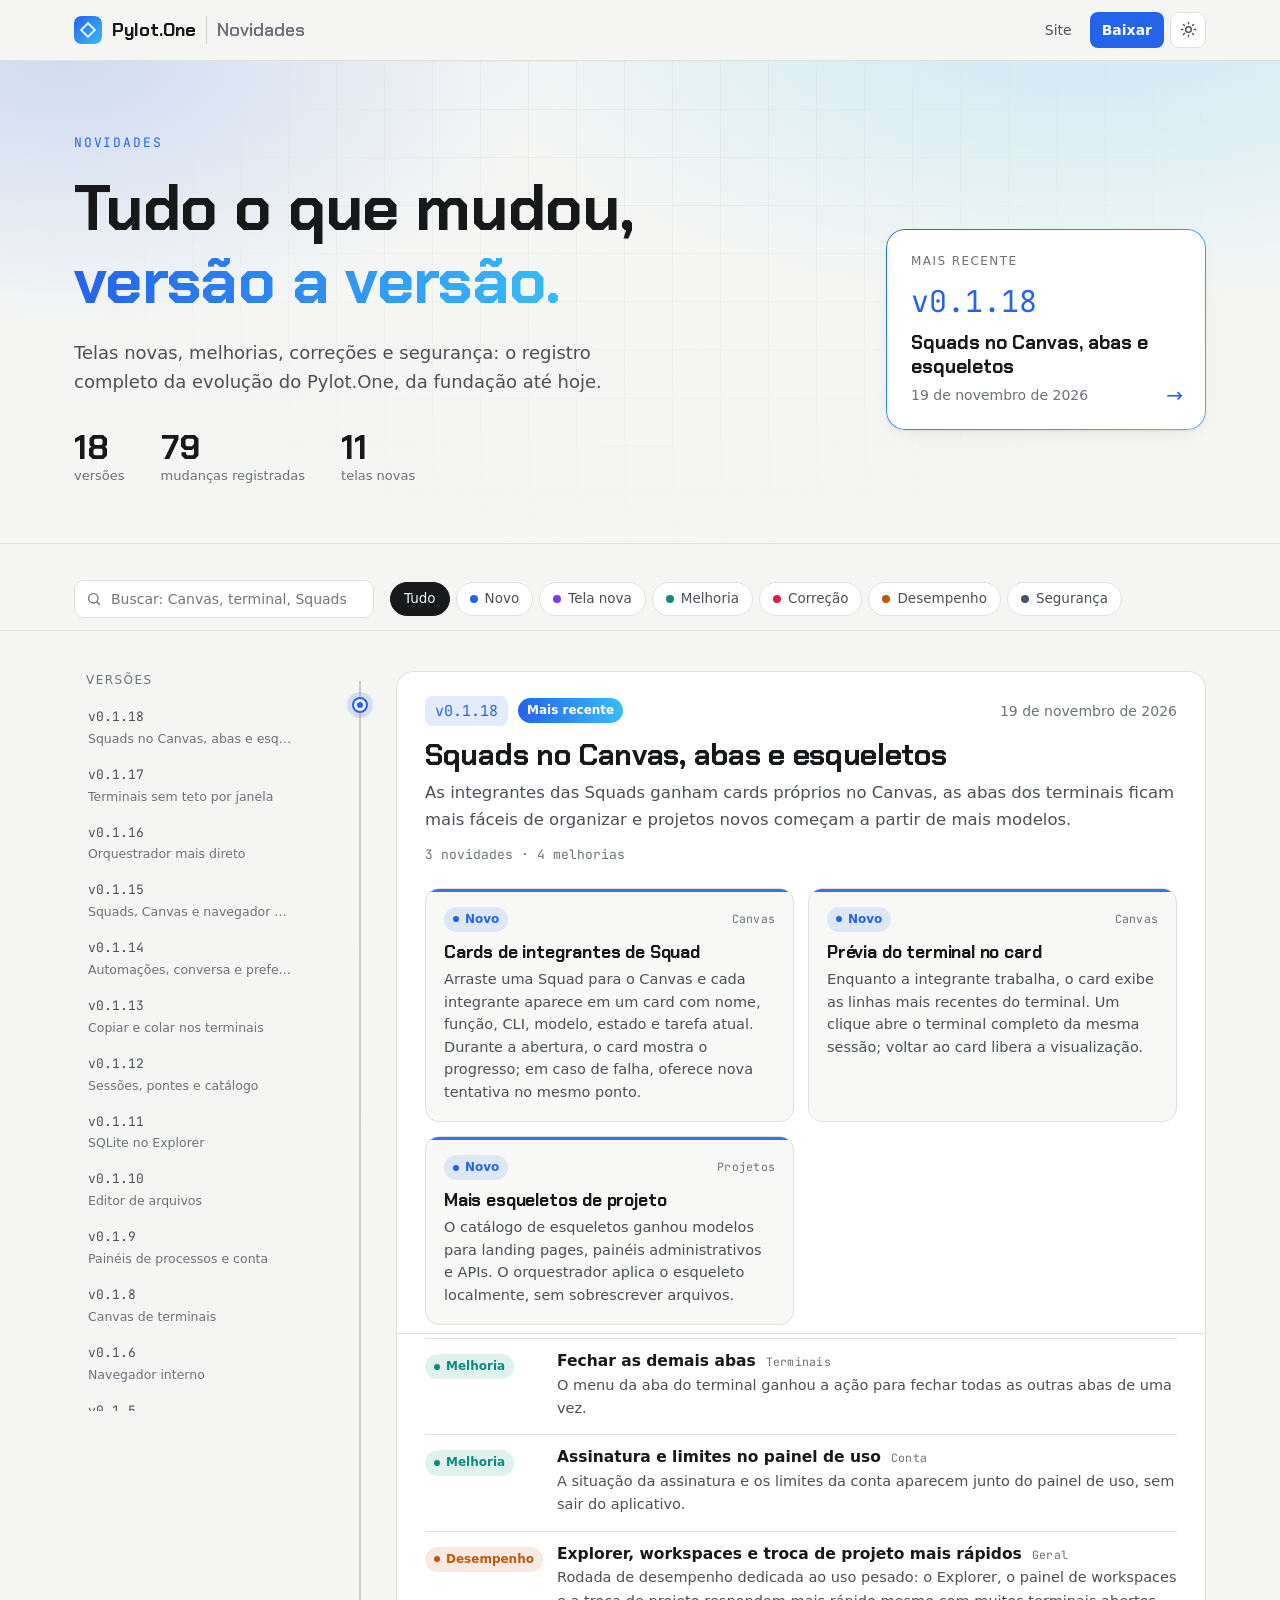
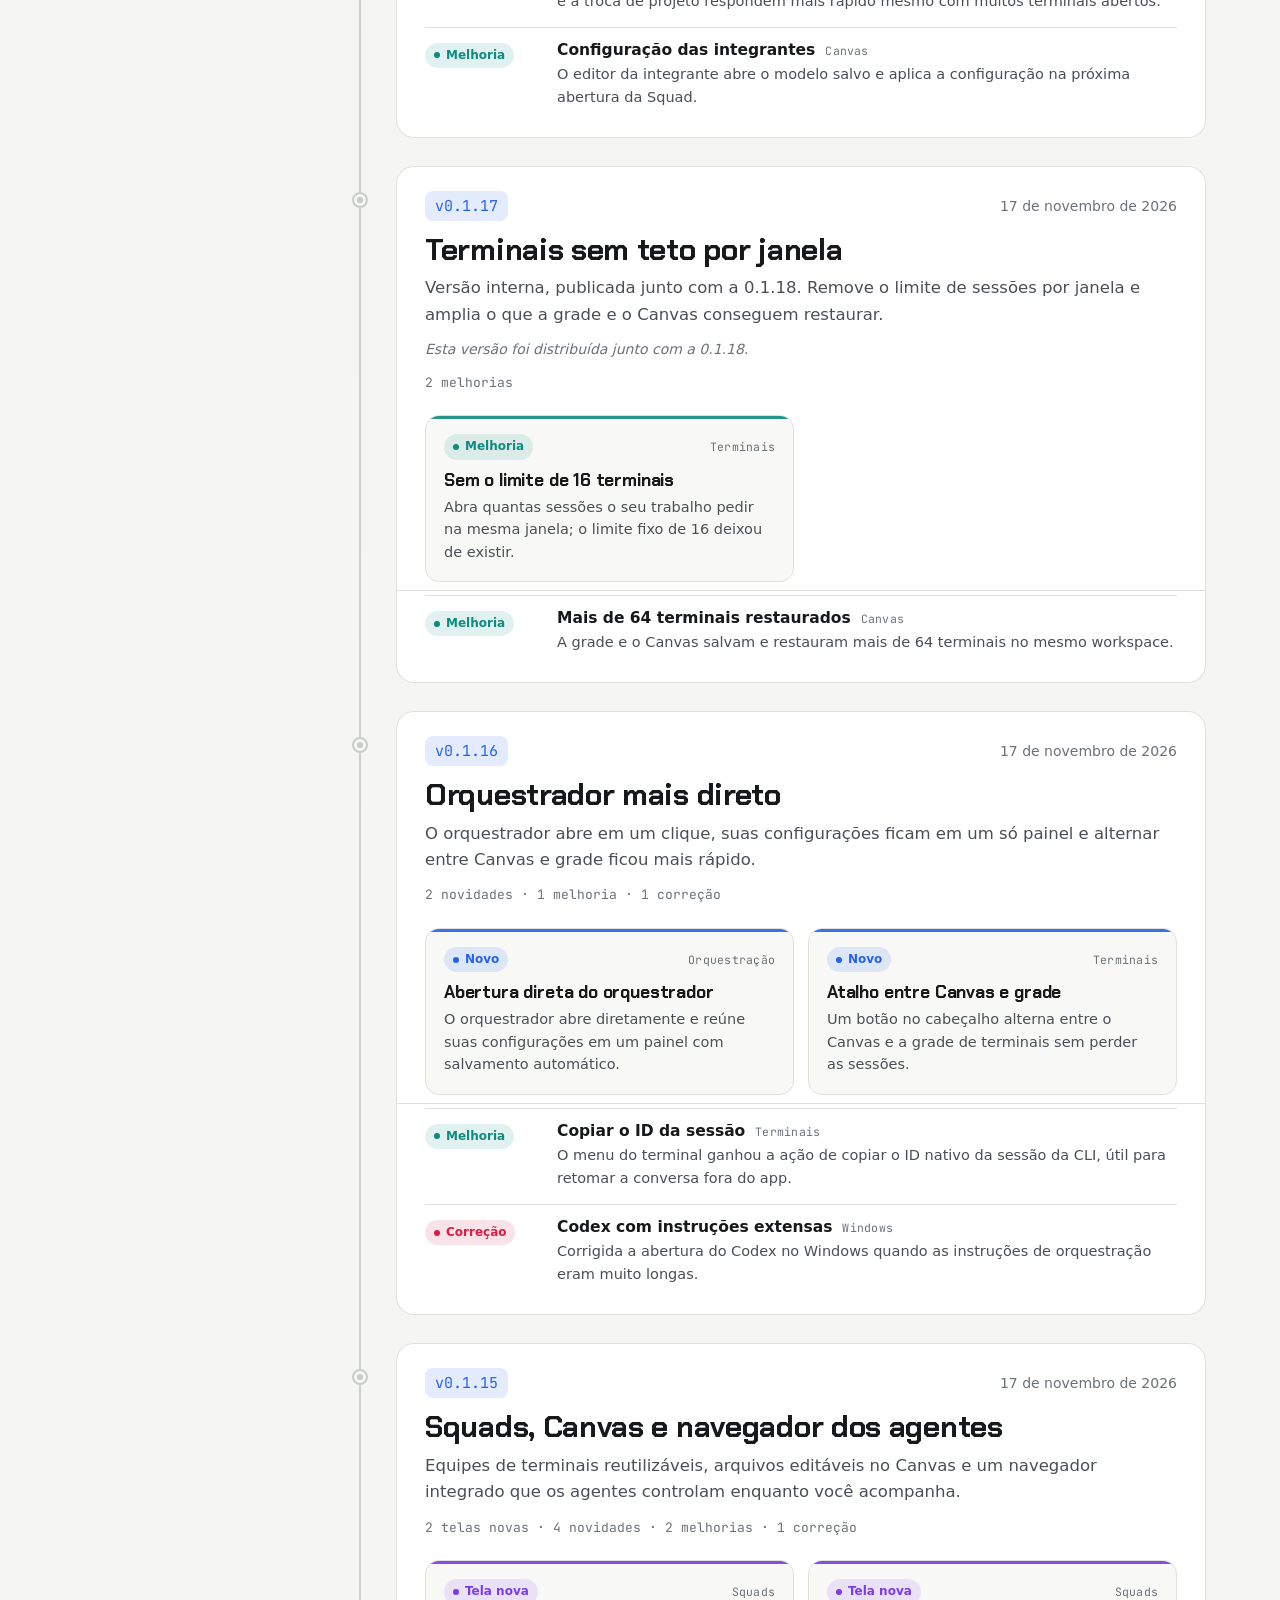
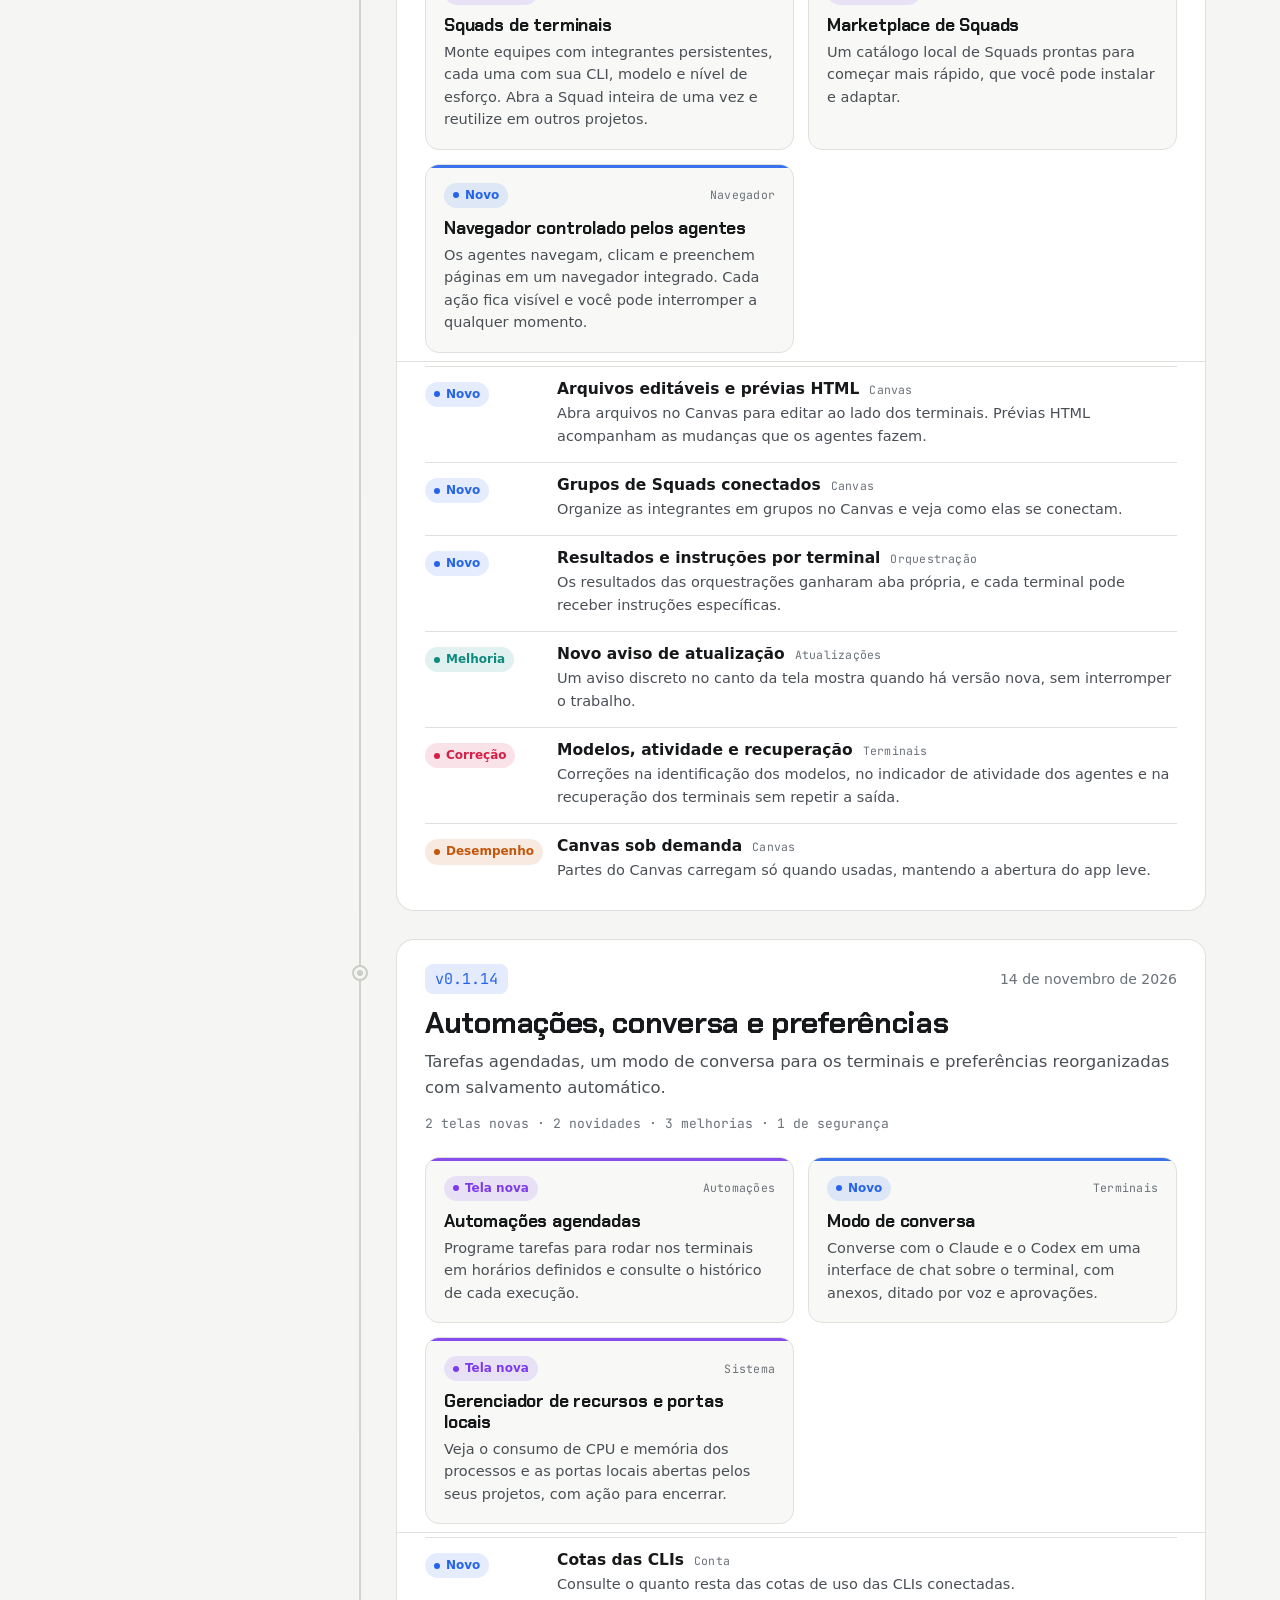
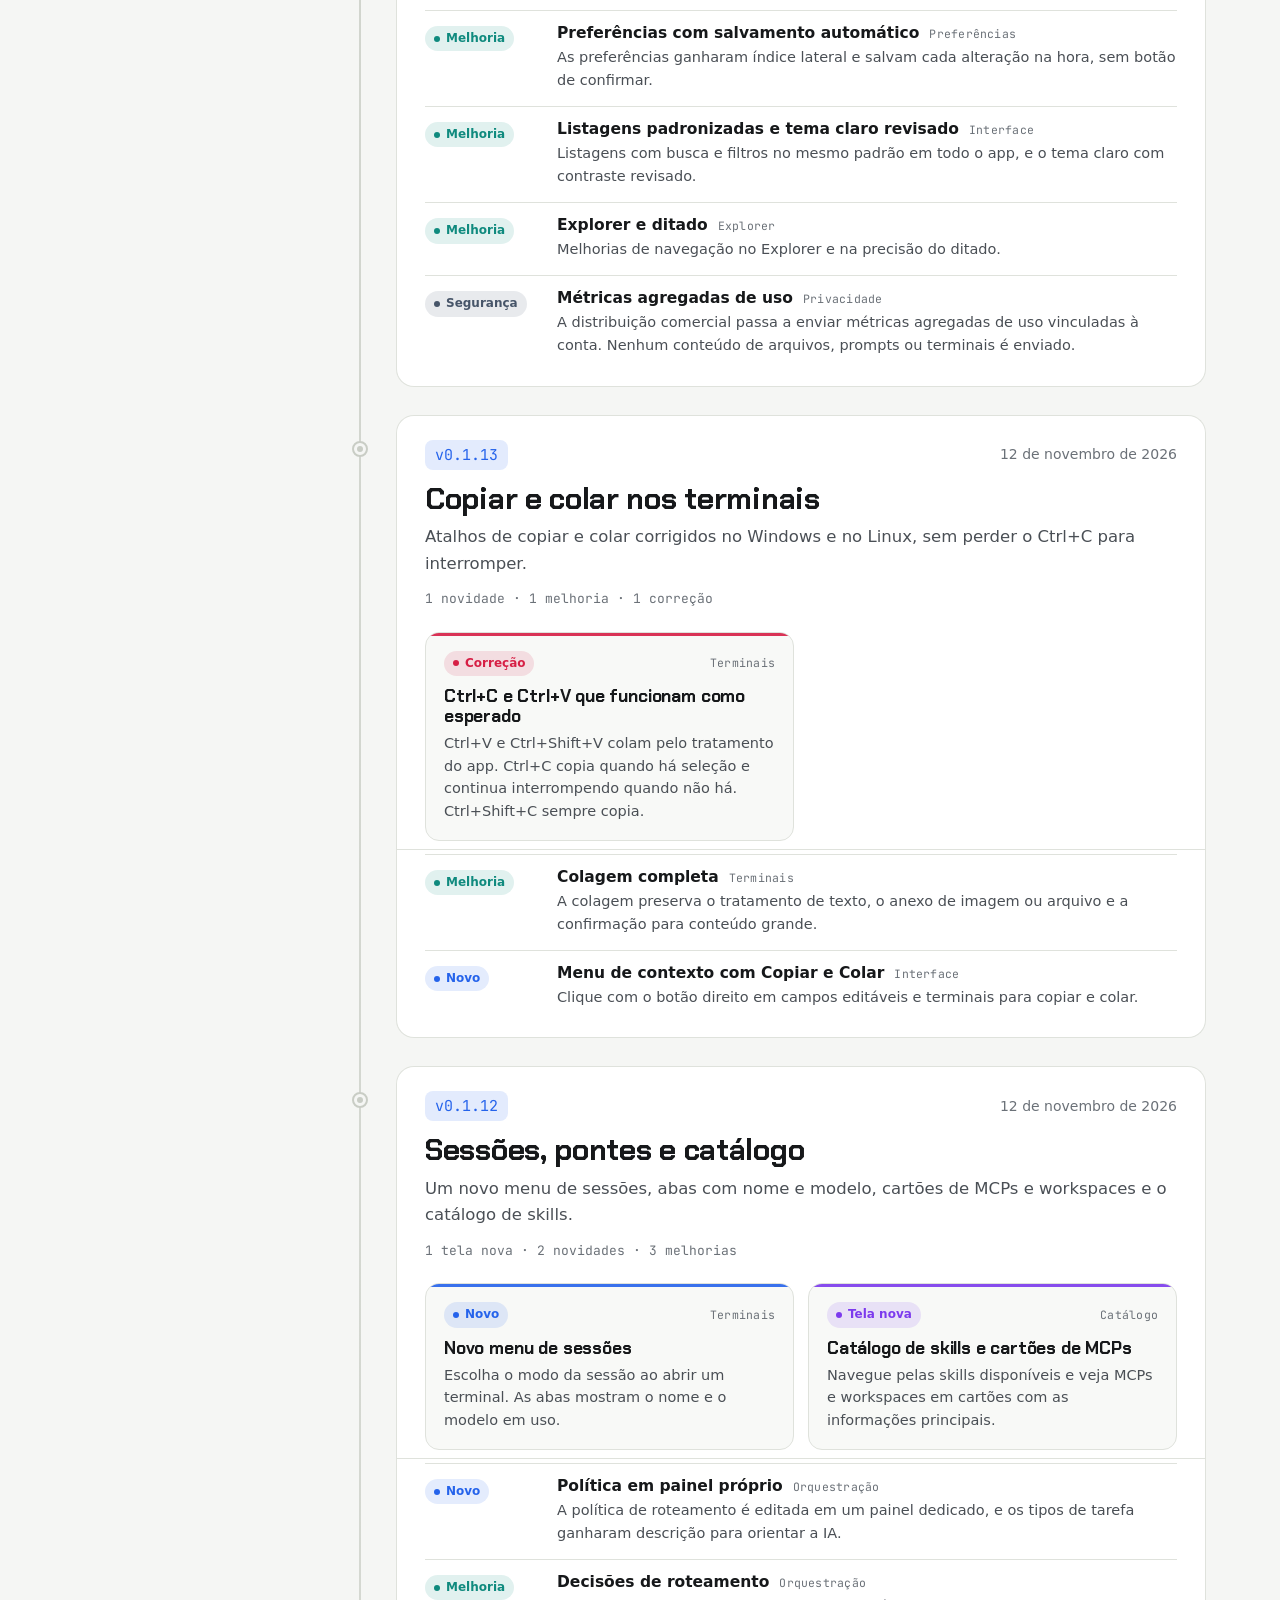
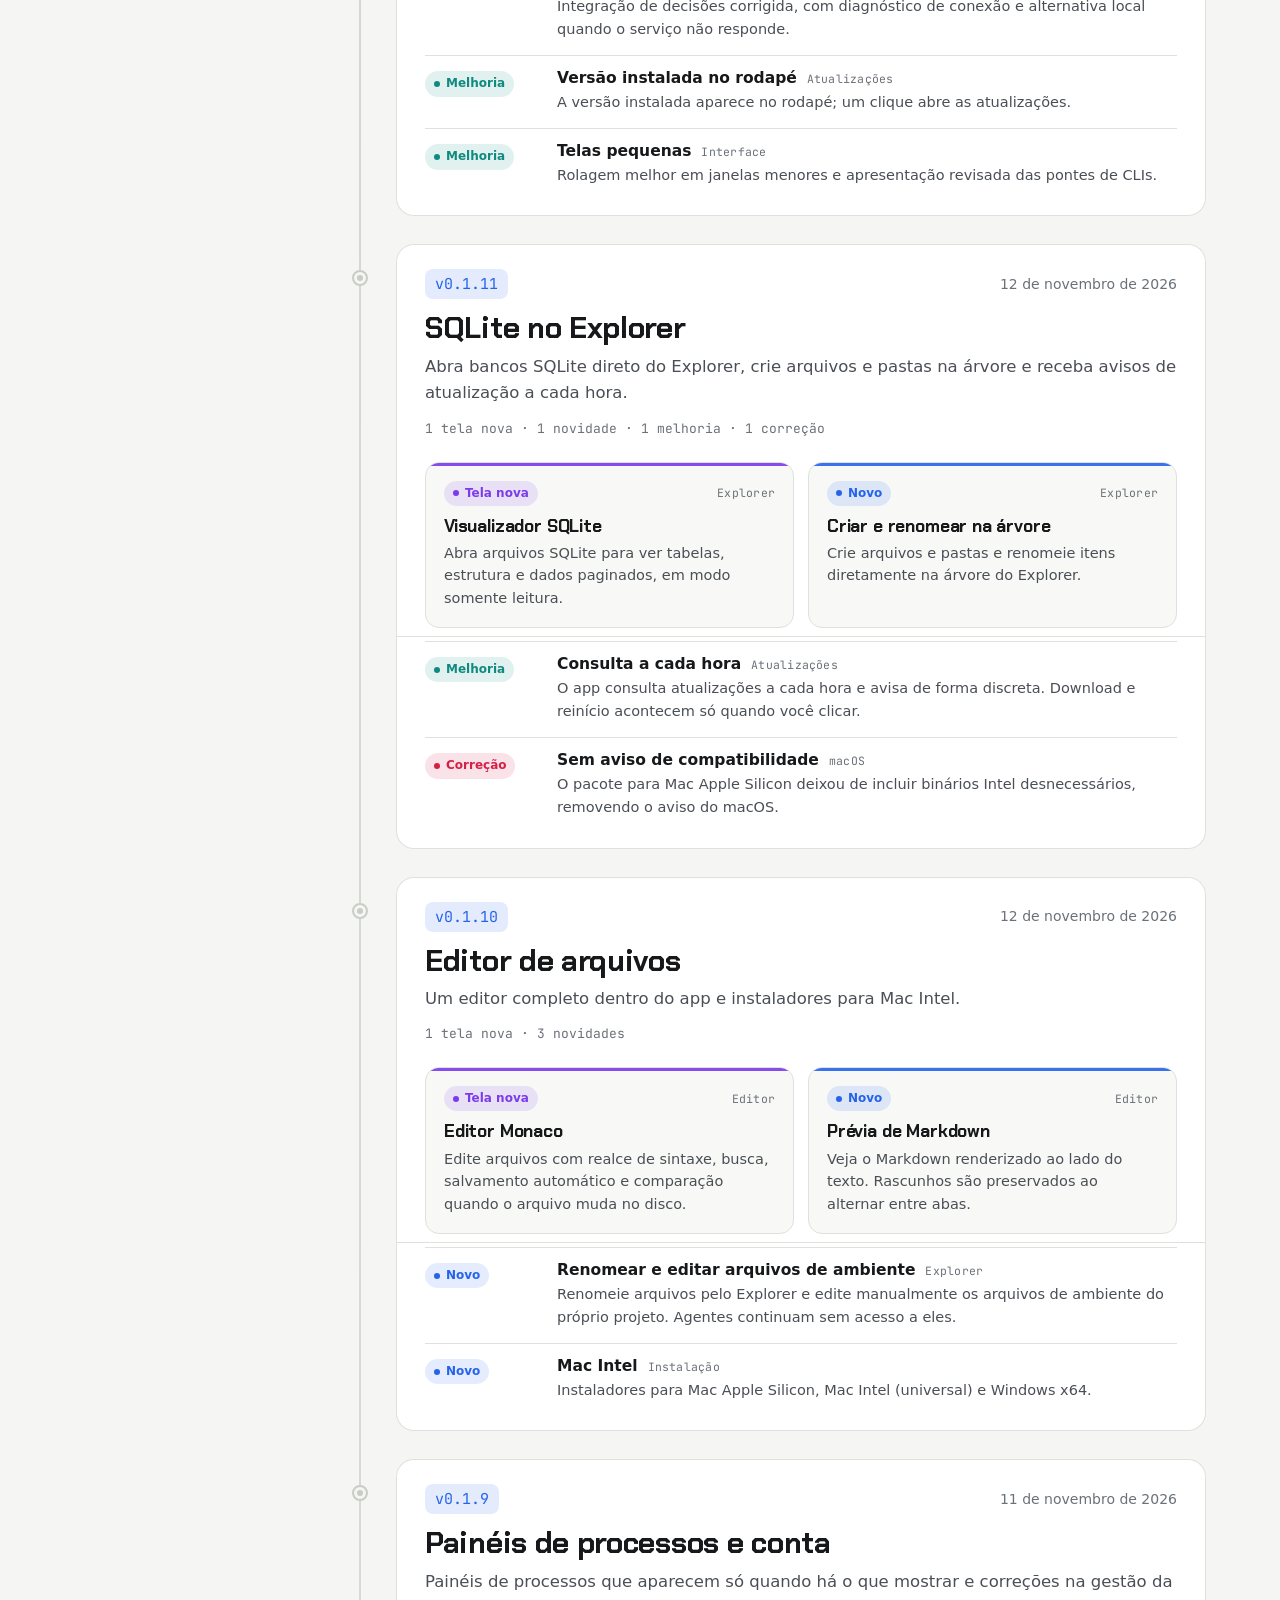
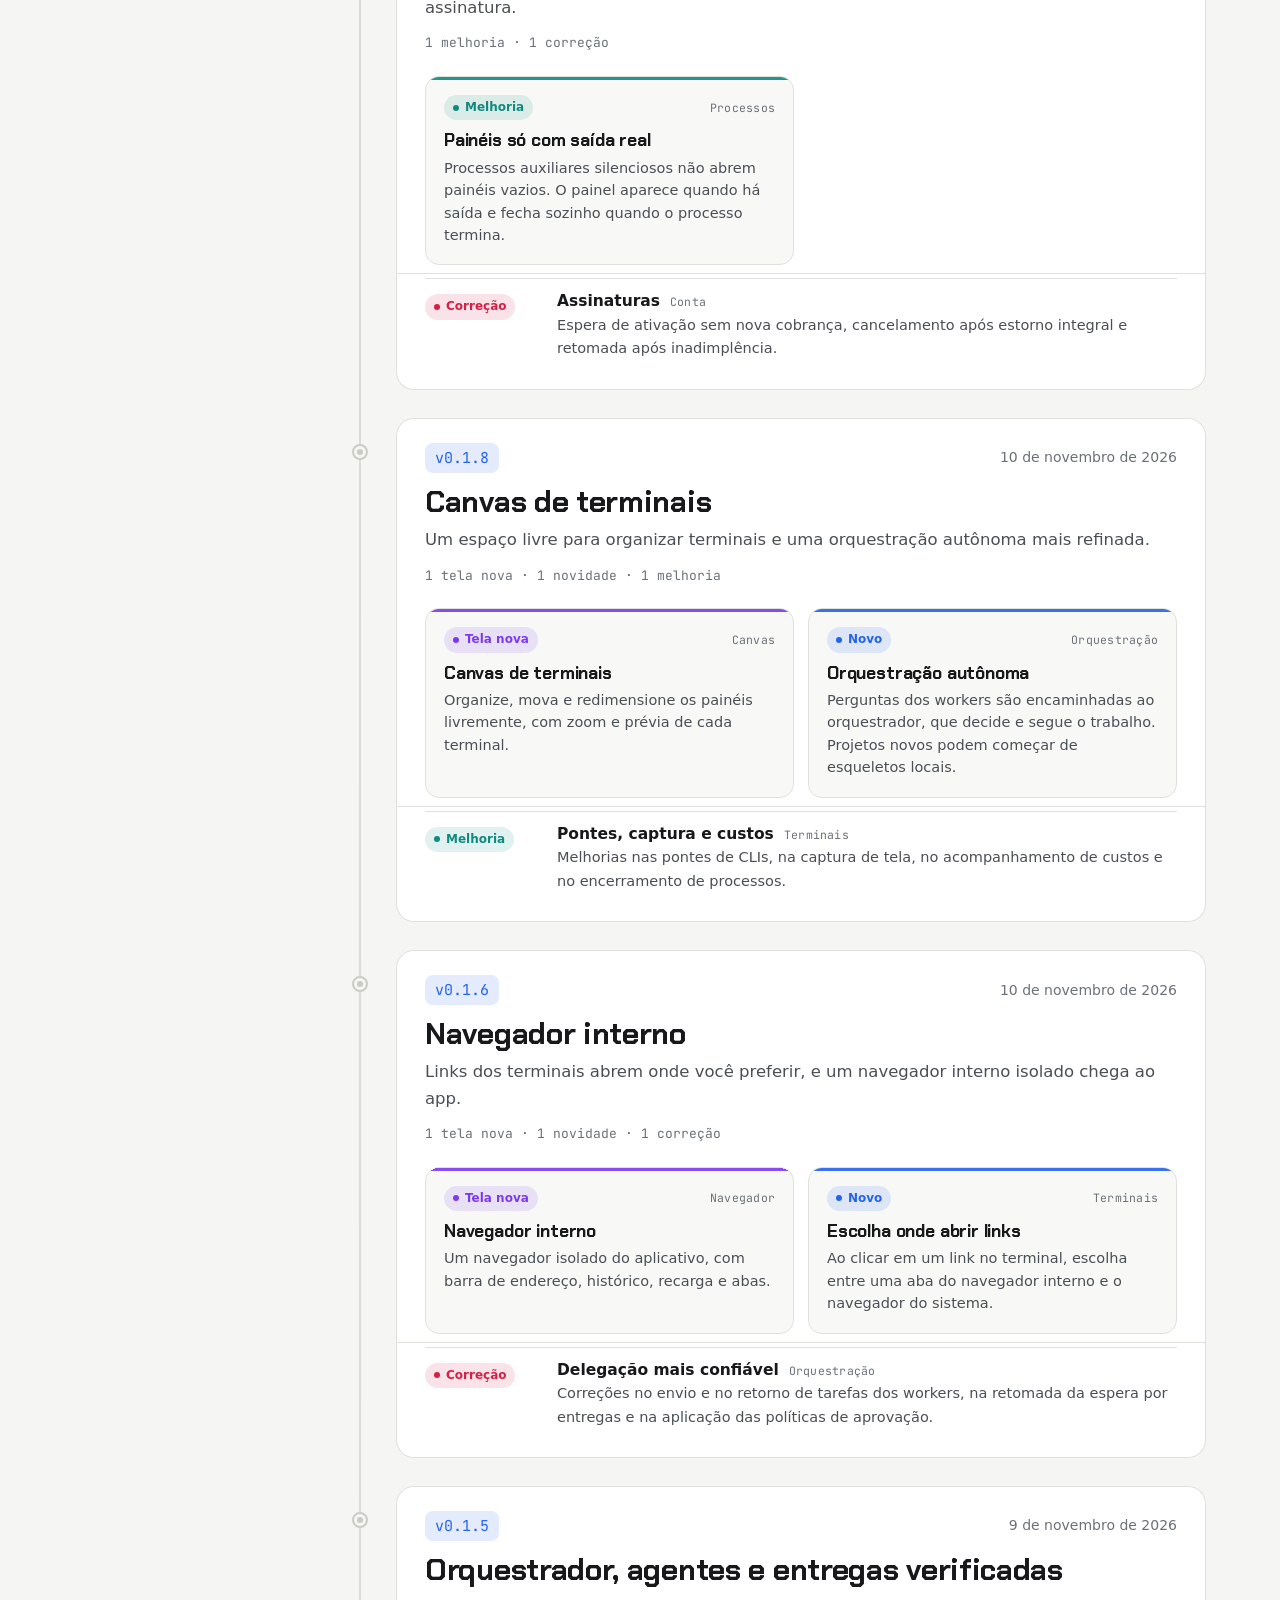
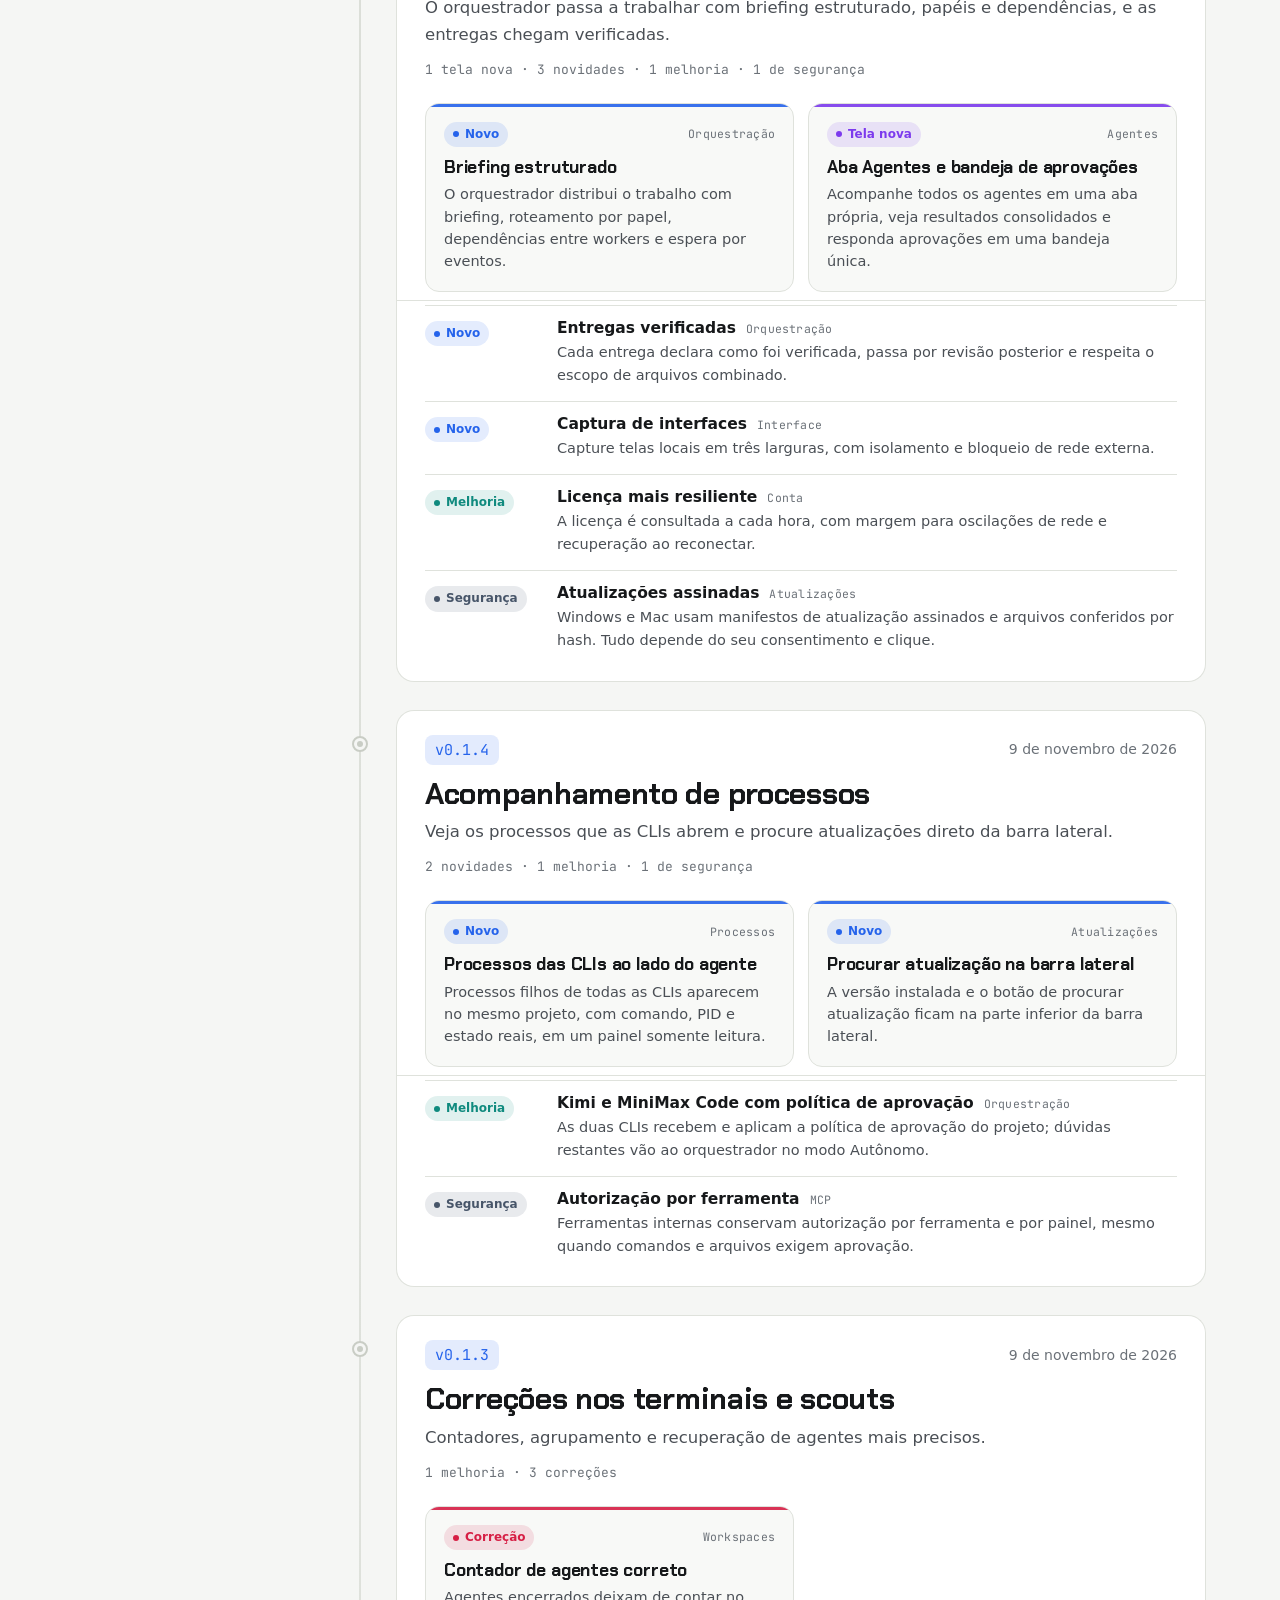
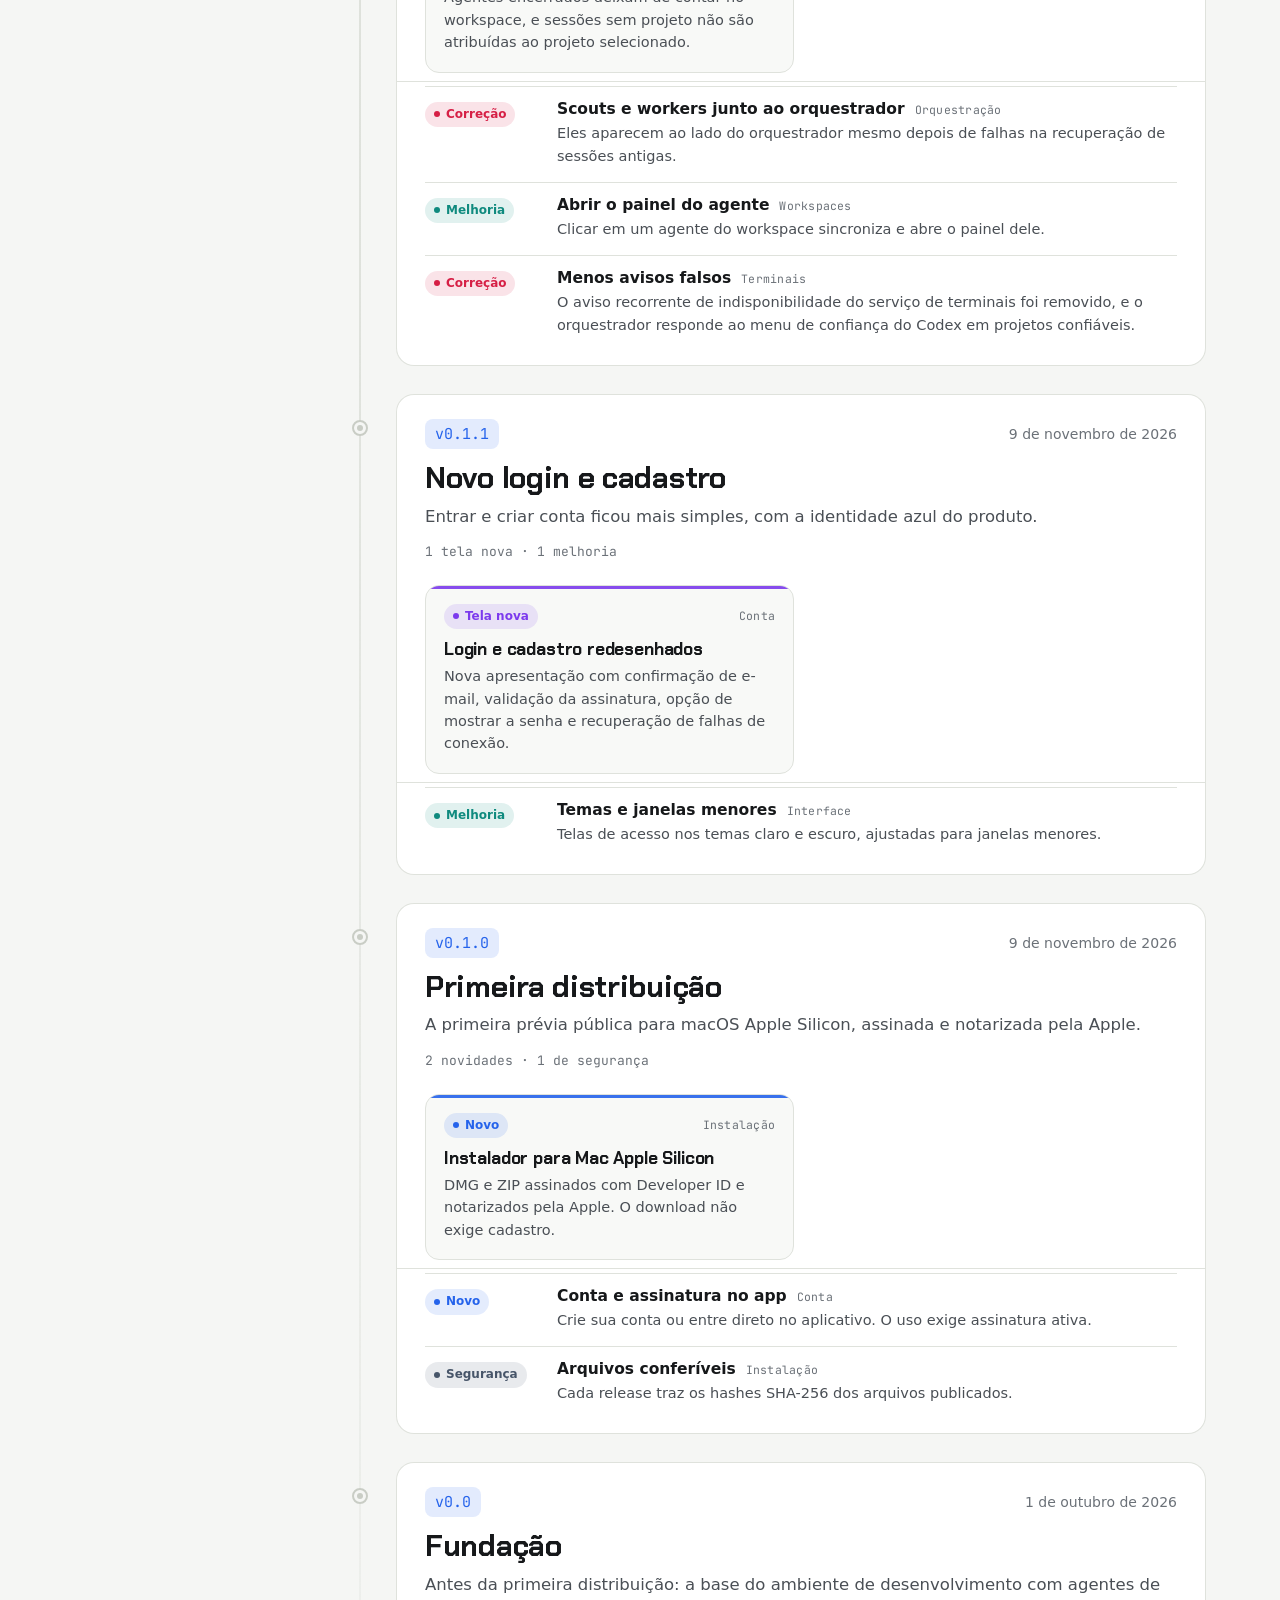
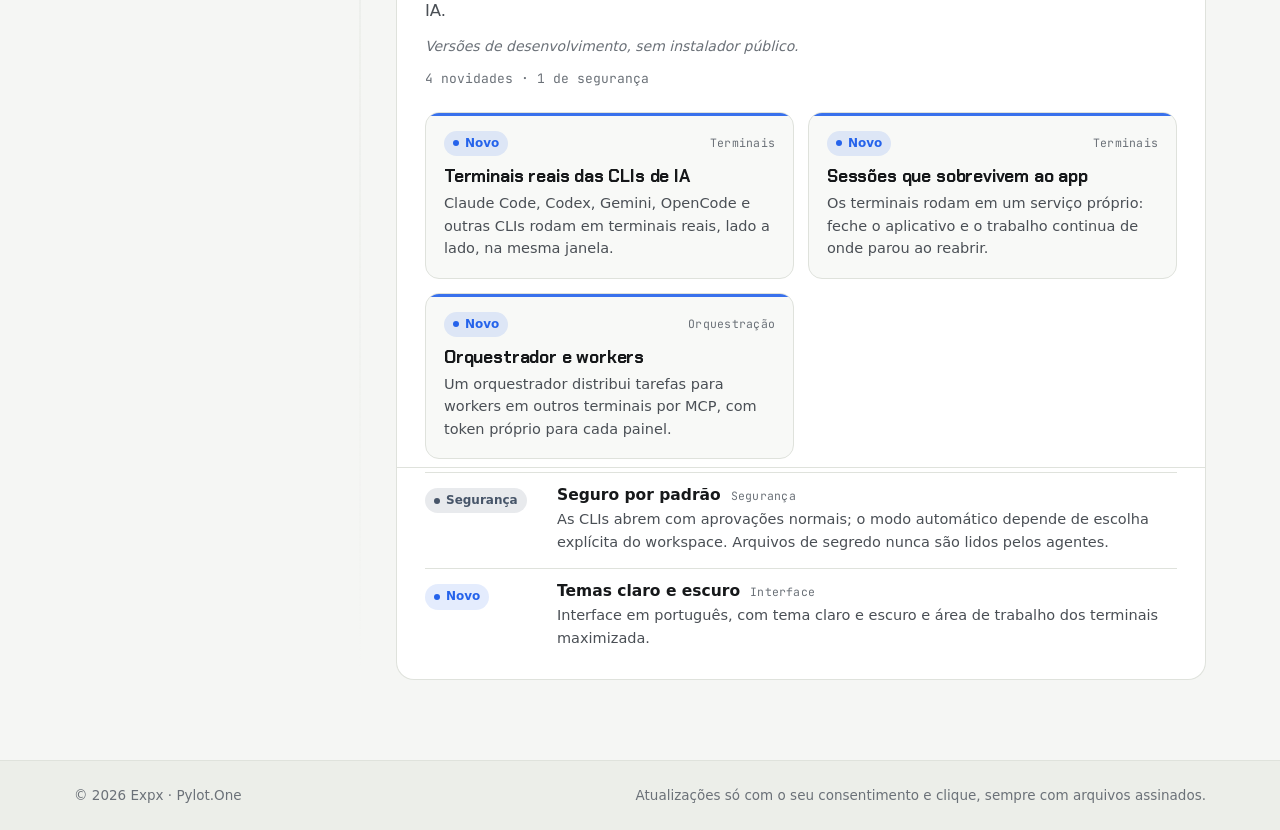
==== novidades/index.html @ 867e4310 "novidades: versão 0.1.18" ====
<!doctype html>
<html lang="pt-BR">
<head>
  <meta charset="utf-8">
  <meta name="viewport" content="width=device-width, initial-scale=1">
  <title>Novidades do Pylot.One</title>
  <meta name="description" content="Tudo o que mudou no Pylot.One, versão a versão: telas novas, melhorias, correções e segurança. Versão mais recente: 0.1.18.">
  <meta name="color-scheme" content="light dark">
  <meta name="theme-color" content="#2563eb">
  <meta property="og:title" content="Novidades do Pylot.One">
  <meta property="og:description" content="Versão 0.1.18: Squads no Canvas, abas e esqueletos.">
  <link rel="icon" href="simbolo.svg" type="image/svg+xml">
  <link rel="preload" href="fontes/chakra-700.ttf" as="font" type="font/ttf" crossorigin>
  <link rel="stylesheet" href="estilo.css">
  <script>try{var t=localStorage.getItem("nv-tema");if(t==="claro"||t==="escuro")document.documentElement.dataset.tema=t;}catch(e){}</script>
</head>
<body data-ultima="0.1.18">
  <a class="nv-pular" href="#conteudo">Pular para as versões</a>
  <header class="nv-topo">
    <div class="nv-topo-dentro">
      <a class="nv-marca" href="#" aria-label="Pylot.One, início da página">
        <img src="simbolo.svg" alt="" width="28" height="28">
        <span>Pylot.One</span>
        <span class="nv-marca-secao">Novidades</span>
      </a>
      <nav class="nv-topo-links" aria-label="Links">
        <a href="https://www.pylot.one" rel="noopener">Site</a>
        <a class="nv-botao-topo" href="https://github.com/bittencourtthulio/pylotone-downloads/releases/latest" rel="noopener">Baixar</a>
        <button type="button" class="nv-tema" aria-label="Alternar tema claro e escuro" title="Alternar tema">
          <svg class="nv-icone-sol" viewBox="0 0 24 24" aria-hidden="true"><circle cx="12" cy="12" r="4"/><path d="M12 2v2M12 20v2M4.9 4.9l1.4 1.4M17.7 17.7l1.4 1.4M2 12h2M20 12h2M4.9 19.1l1.4-1.4M17.7 6.3l1.4-1.4"/></svg>
          <svg class="nv-icone-lua" viewBox="0 0 24 24" aria-hidden="true"><path d="M21 12.8A9 9 0 1 1 11.2 3a7 7 0 0 0 9.8 9.8z"/></svg>
        </button>
      </nav>
    </div>
  </header>

  <main>
    <section class="nv-heroi" aria-labelledby="nv-heroi-titulo">
      <div class="nv-heroi-dentro">
        <p class="nv-sobretitulo">Novidades</p>
        <h1 id="nv-heroi-titulo">Tudo o que mudou,<br><span>versão a versão.</span></h1>
        <p class="nv-heroi-texto">Telas novas, melhorias, correções e segurança: o registro completo da evolução do Pylot.One, da fundação até hoje.</p>
        <dl class="nv-numeros">
          <div><dt>versões</dt><dd>18</dd></div>
          <div><dt>mudanças registradas</dt><dd>79</dd></div>
          <div><dt>telas novas</dt><dd>11</dd></div>
        </dl>
        <a class="nv-cartao-ultima" href="#v0.1.18">
          <span class="nv-cartao-rotulo">Mais recente</span>
          <span class="nv-cartao-versao">v0.1.18</span>
          <span class="nv-cartao-titulo">Squads no Canvas, abas e esqueletos</span>
          <span class="nv-cartao-data">19 de novembro de 2026</span>
          <span class="nv-cartao-seta" aria-hidden="true">→</span>
        </a>
      </div>
    </section>

    <div class="nv-boas-vindas" role="status" hidden>
      <div class="nv-boas-vindas-dentro">
        <span class="nv-boas-vindas-icone" aria-hidden="true">✦</span>
        <div>
          <strong>Parabéns, você está na versão <span data-instalada></span>.</strong>
          <span>Abaixo está tudo o que chegou com ela.</span>
        </div>
      </div>
    </div>

    <div class="nv-barra" role="search">
      <div class="nv-barra-dentro">
        <label class="nv-busca">
          <svg viewBox="0 0 24 24" aria-hidden="true"><circle cx="11" cy="11" r="7"/><path d="m20 20-3.5-3.5"/></svg>
          <span class="nv-visivel-leitor">Buscar nas novidades</span>
          <input type="search" placeholder="Buscar: Canvas, terminal, Squads…" autocomplete="off" spellcheck="false">
        </label>
        <div class="nv-filtros" role="group" aria-label="Filtrar por tipo">
          <button type="button" class="nv-filtro" data-filtro="todos" aria-pressed="true">Tudo</button>
          <button type="button" class="nv-filtro" data-filtro="novo" aria-pressed="false"><span class="nv-ponto" data-tipo="novo"></span>Novo</button>
          <button type="button" class="nv-filtro" data-filtro="tela" aria-pressed="false"><span class="nv-ponto" data-tipo="tela"></span>Tela nova</button>
          <button type="button" class="nv-filtro" data-filtro="melhoria" aria-pressed="false"><span class="nv-ponto" data-tipo="melhoria"></span>Melhoria</button>
          <button type="button" class="nv-filtro" data-filtro="correcao" aria-pressed="false"><span class="nv-ponto" data-tipo="correcao"></span>Correção</button>
          <button type="button" class="nv-filtro" data-filtro="desempenho" aria-pressed="false"><span class="nv-ponto" data-tipo="desempenho"></span>Desempenho</button>
          <button type="button" class="nv-filtro" data-filtro="seguranca" aria-pressed="false"><span class="nv-ponto" data-tipo="seguranca"></span>Segurança</button>
        </div>
      </div>
    </div>

    <div class="nv-corpo" id="conteudo">
      <aside class="nv-indice" aria-label="Versões">
        <p class="nv-indice-rotulo">Versões</p>
        <ol>
            <li><a href="#v0.1.18" data-alvo="v0.1.18"><span class="nv-indice-versao">v0.1.18</span><span class="nv-indice-titulo">Squads no Canvas, abas e esqueletos</span></a></li>
            <li><a href="#v0.1.17" data-alvo="v0.1.17"><span class="nv-indice-versao">v0.1.17</span><span class="nv-indice-titulo">Terminais sem teto por janela</span></a></li>
            <li><a href="#v0.1.16" data-alvo="v0.1.16"><span class="nv-indice-versao">v0.1.16</span><span class="nv-indice-titulo">Orquestrador mais direto</span></a></li>
            <li><a href="#v0.1.15" data-alvo="v0.1.15"><span class="nv-indice-versao">v0.1.15</span><span class="nv-indice-titulo">Squads, Canvas e navegador dos agentes</span></a></li>
            <li><a href="#v0.1.14" data-alvo="v0.1.14"><span class="nv-indice-versao">v0.1.14</span><span class="nv-indice-titulo">Automações, conversa e preferências</span></a></li>
            <li><a href="#v0.1.13" data-alvo="v0.1.13"><span class="nv-indice-versao">v0.1.13</span><span class="nv-indice-titulo">Copiar e colar nos terminais</span></a></li>
            <li><a href="#v0.1.12" data-alvo="v0.1.12"><span class="nv-indice-versao">v0.1.12</span><span class="nv-indice-titulo">Sessões, pontes e catálogo</span></a></li>
            <li><a href="#v0.1.11" data-alvo="v0.1.11"><span class="nv-indice-versao">v0.1.11</span><span class="nv-indice-titulo">SQLite no Explorer</span></a></li>
            <li><a href="#v0.1.10" data-alvo="v0.1.10"><span class="nv-indice-versao">v0.1.10</span><span class="nv-indice-titulo">Editor de arquivos</span></a></li>
            <li><a href="#v0.1.9" data-alvo="v0.1.9"><span class="nv-indice-versao">v0.1.9</span><span class="nv-indice-titulo">Painéis de processos e conta</span></a></li>
            <li><a href="#v0.1.8" data-alvo="v0.1.8"><span class="nv-indice-versao">v0.1.8</span><span class="nv-indice-titulo">Canvas de terminais</span></a></li>
            <li><a href="#v0.1.6" data-alvo="v0.1.6"><span class="nv-indice-versao">v0.1.6</span><span class="nv-indice-titulo">Navegador interno</span></a></li>
            <li><a href="#v0.1.5" data-alvo="v0.1.5"><span class="nv-indice-versao">v0.1.5</span><span class="nv-indice-titulo">Orquestrador, agentes e entregas verificadas</span></a></li>
            <li><a href="#v0.1.4" data-alvo="v0.1.4"><span class="nv-indice-versao">v0.1.4</span><span class="nv-indice-titulo">Acompanhamento de processos</span></a></li>
            <li><a href="#v0.1.3" data-alvo="v0.1.3"><span class="nv-indice-versao">v0.1.3</span><span class="nv-indice-titulo">Correções nos terminais e scouts</span></a></li>
            <li><a href="#v0.1.1" data-alvo="v0.1.1"><span class="nv-indice-versao">v0.1.1</span><span class="nv-indice-titulo">Novo login e cadastro</span></a></li>
            <li><a href="#v0.1.0" data-alvo="v0.1.0"><span class="nv-indice-versao">v0.1.0</span><span class="nv-indice-titulo">Primeira distribuição</span></a></li>
            <li><a href="#v0.0" data-alvo="v0.0"><span class="nv-indice-versao">v0.0</span><span class="nv-indice-titulo">Fundação</span></a></li>
        </ol>
      </aside>
      <div class="nv-linha">
      <section class="nv-versao" id="v0.1.18" data-versao="0.1.18" aria-labelledby="v0.1.18-titulo">
        <div class="nv-marco" aria-hidden="true"><span></span></div>
        <header class="nv-versao-cabecalho">
          <div class="nv-versao-meta">
            <a class="nv-numero" href="#v0.1.18">v0.1.18</a>
            <span class="nv-etiqueta nv-etiqueta-ultima">Mais recente</span>
            <span class="nv-etiqueta nv-etiqueta-instalada" hidden>Sua versão</span>
            <time datetime="2026-11-19">19 de novembro de 2026</time>
          </div>
          <h2 id="v0.1.18-titulo">Squads no Canvas, abas e esqueletos</h2>
          <p class="nv-resumo">As integrantes das Squads ganham cards próprios no Canvas, as abas dos terminais ficam mais fáceis de organizar e projetos novos começam a partir de mais modelos.</p>
          
          <p class="nv-contagem">3 novidades · 4 melhorias</p>
        </header>
        <div class="nv-destaques">
          <article class="nv-destaque" data-tipo="novo">
            <div class="nv-destaque-topo"><span class="nv-selo" data-tipo="novo">Novo</span><span class="nv-area">Canvas</span></div>
            <h4>Cards de integrantes de Squad</h4>
            <p>Arraste uma Squad para o Canvas e cada integrante aparece em um card com nome, função, CLI, modelo, estado e tarefa atual. Durante a abertura, o card mostra o progresso; em caso de falha, oferece nova tentativa no mesmo ponto.</p>
          </article>
          <article class="nv-destaque" data-tipo="novo">
            <div class="nv-destaque-topo"><span class="nv-selo" data-tipo="novo">Novo</span><span class="nv-area">Canvas</span></div>
            <h4>Prévia do terminal no card</h4>
            <p>Enquanto a integrante trabalha, o card exibe as linhas mais recentes do terminal. Um clique abre o terminal completo da mesma sessão; voltar ao card libera a visualização.</p>
          </article>
          <article class="nv-destaque" data-tipo="novo">
            <div class="nv-destaque-topo"><span class="nv-selo" data-tipo="novo">Novo</span><span class="nv-area">Projetos</span></div>
            <h4>Mais esqueletos de projeto</h4>
            <p>O catálogo de esqueletos ganhou modelos para landing pages, painéis administrativos e APIs. O orquestrador aplica o esqueleto localmente, sem sobrescrever arquivos.</p>
          </article>
        </div>
        <ul class="nv-itens">
          <li class="nv-item" data-tipo="melhoria">
            <span class="nv-selo" data-tipo="melhoria">Melhoria</span>
            <div class="nv-item-corpo">
              <h4>Fechar as demais abas <span class="nv-area">Terminais</span></h4>
              <p>O menu da aba do terminal ganhou a ação para fechar todas as outras abas de uma vez.</p>
            </div>
          </li>
          <li class="nv-item" data-tipo="melhoria">
            <span class="nv-selo" data-tipo="melhoria">Melhoria</span>
            <div class="nv-item-corpo">
              <h4>Assinatura e limites no painel de uso <span class="nv-area">Conta</span></h4>
              <p>A situação da assinatura e os limites da conta aparecem junto do painel de uso, sem sair do aplicativo.</p>
            </div>
          </li>
          <li class="nv-item" data-tipo="desempenho">
            <span class="nv-selo" data-tipo="desempenho">Desempenho</span>
            <div class="nv-item-corpo">
              <h4>Explorer, workspaces e troca de projeto mais rápidos <span class="nv-area">Geral</span></h4>
              <p>Rodada de desempenho dedicada ao uso pesado: o Explorer, o painel de workspaces e a troca de projeto respondem mais rápido mesmo com muitos terminais abertos.</p>
            </div>
          </li>
          <li class="nv-item" data-tipo="melhoria">
            <span class="nv-selo" data-tipo="melhoria">Melhoria</span>
            <div class="nv-item-corpo">
              <h4>Configuração das integrantes <span class="nv-area">Canvas</span></h4>
              <p>O editor da integrante abre o modelo salvo e aplica a configuração na próxima abertura da Squad.</p>
            </div>
          </li>
        </ul>
      </section>
      <section class="nv-versao" id="v0.1.17" data-versao="0.1.17" aria-labelledby="v0.1.17-titulo">
        <div class="nv-marco" aria-hidden="true"><span></span></div>
        <header class="nv-versao-cabecalho">
          <div class="nv-versao-meta">
            <a class="nv-numero" href="#v0.1.17">v0.1.17</a>
            
            <span class="nv-etiqueta nv-etiqueta-instalada" hidden>Sua versão</span>
            <time datetime="2026-11-17">17 de novembro de 2026</time>
          </div>
          <h2 id="v0.1.17-titulo">Terminais sem teto por janela</h2>
          <p class="nv-resumo">Versão interna, publicada junto com a 0.1.18. Remove o limite de sessões por janela e amplia o que a grade e o Canvas conseguem restaurar.</p>
          <p class="nv-nota">Esta versão foi distribuída junto com a 0.1.18.</p>
          <p class="nv-contagem">2 melhorias</p>
        </header>
        <div class="nv-destaques">
          <article class="nv-destaque" data-tipo="melhoria">
            <div class="nv-destaque-topo"><span class="nv-selo" data-tipo="melhoria">Melhoria</span><span class="nv-area">Terminais</span></div>
            <h4>Sem o limite de 16 terminais</h4>
            <p>Abra quantas sessões o seu trabalho pedir na mesma janela; o limite fixo de 16 deixou de existir.</p>
          </article>
        </div>
        <ul class="nv-itens">
          <li class="nv-item" data-tipo="melhoria">
            <span class="nv-selo" data-tipo="melhoria">Melhoria</span>
            <div class="nv-item-corpo">
              <h4>Mais de 64 terminais restaurados <span class="nv-area">Canvas</span></h4>
              <p>A grade e o Canvas salvam e restauram mais de 64 terminais no mesmo workspace.</p>
            </div>
          </li>
        </ul>
      </section>
      <section class="nv-versao" id="v0.1.16" data-versao="0.1.16" aria-labelledby="v0.1.16-titulo">
        <div class="nv-marco" aria-hidden="true"><span></span></div>
        <header class="nv-versao-cabecalho">
          <div class="nv-versao-meta">
            <a class="nv-numero" href="#v0.1.16">v0.1.16</a>
            
            <span class="nv-etiqueta nv-etiqueta-instalada" hidden>Sua versão</span>
            <time datetime="2026-11-17">17 de novembro de 2026</time>
          </div>
          <h2 id="v0.1.16-titulo">Orquestrador mais direto</h2>
          <p class="nv-resumo">O orquestrador abre em um clique, suas configurações ficam em um só painel e alternar entre Canvas e grade ficou mais rápido.</p>
          
          <p class="nv-contagem">2 novidades · 1 melhoria · 1 correção</p>
        </header>
        <div class="nv-destaques">
          <article class="nv-destaque" data-tipo="novo">
            <div class="nv-destaque-topo"><span class="nv-selo" data-tipo="novo">Novo</span><span class="nv-area">Orquestração</span></div>
            <h4>Abertura direta do orquestrador</h4>
            <p>O orquestrador abre diretamente e reúne suas configurações em um painel com salvamento automático.</p>
          </article>
          <article class="nv-destaque" data-tipo="novo">
            <div class="nv-destaque-topo"><span class="nv-selo" data-tipo="novo">Novo</span><span class="nv-area">Terminais</span></div>
            <h4>Atalho entre Canvas e grade</h4>
            <p>Um botão no cabeçalho alterna entre o Canvas e a grade de terminais sem perder as sessões.</p>
          </article>
        </div>
        <ul class="nv-itens">
          <li class="nv-item" data-tipo="melhoria">
            <span class="nv-selo" data-tipo="melhoria">Melhoria</span>
            <div class="nv-item-corpo">
              <h4>Copiar o ID da sessão <span class="nv-area">Terminais</span></h4>
              <p>O menu do terminal ganhou a ação de copiar o ID nativo da sessão da CLI, útil para retomar a conversa fora do app.</p>
            </div>
          </li>
          <li class="nv-item" data-tipo="correcao">
            <span class="nv-selo" data-tipo="correcao">Correção</span>
            <div class="nv-item-corpo">
              <h4>Codex com instruções extensas <span class="nv-area">Windows</span></h4>
              <p>Corrigida a abertura do Codex no Windows quando as instruções de orquestração eram muito longas.</p>
            </div>
          </li>
        </ul>
      </section>
      <section class="nv-versao" id="v0.1.15" data-versao="0.1.15" aria-labelledby="v0.1.15-titulo">
        <div class="nv-marco" aria-hidden="true"><span></span></div>
        <header class="nv-versao-cabecalho">
          <div class="nv-versao-meta">
            <a class="nv-numero" href="#v0.1.15">v0.1.15</a>
            
            <span class="nv-etiqueta nv-etiqueta-instalada" hidden>Sua versão</span>
            <time datetime="2026-11-17">17 de novembro de 2026</time>
          </div>
          <h2 id="v0.1.15-titulo">Squads, Canvas e navegador dos agentes</h2>
          <p class="nv-resumo">Equipes de terminais reutilizáveis, arquivos editáveis no Canvas e um navegador integrado que os agentes controlam enquanto você acompanha.</p>
          
          <p class="nv-contagem">2 telas novas · 4 novidades · 2 melhorias · 1 correção</p>
        </header>
        <div class="nv-destaques">
          <article class="nv-destaque" data-tipo="tela">
            <div class="nv-destaque-topo"><span class="nv-selo" data-tipo="tela">Tela nova</span><span class="nv-area">Squads</span></div>
            <h4>Squads de terminais</h4>
            <p>Monte equipes com integrantes persistentes, cada uma com sua CLI, modelo e nível de esforço. Abra a Squad inteira de uma vez e reutilize em outros projetos.</p>
          </article>
          <article class="nv-destaque" data-tipo="tela">
            <div class="nv-destaque-topo"><span class="nv-selo" data-tipo="tela">Tela nova</span><span class="nv-area">Squads</span></div>
            <h4>Marketplace de Squads</h4>
            <p>Um catálogo local de Squads prontas para começar mais rápido, que você pode instalar e adaptar.</p>
          </article>
          <article class="nv-destaque" data-tipo="novo">
            <div class="nv-destaque-topo"><span class="nv-selo" data-tipo="novo">Novo</span><span class="nv-area">Navegador</span></div>
            <h4>Navegador controlado pelos agentes</h4>
            <p>Os agentes navegam, clicam e preenchem páginas em um navegador integrado. Cada ação fica visível e você pode interromper a qualquer momento.</p>
          </article>
        </div>
        <ul class="nv-itens">
          <li class="nv-item" data-tipo="novo">
            <span class="nv-selo" data-tipo="novo">Novo</span>
            <div class="nv-item-corpo">
              <h4>Arquivos editáveis e prévias HTML <span class="nv-area">Canvas</span></h4>
              <p>Abra arquivos no Canvas para editar ao lado dos terminais. Prévias HTML acompanham as mudanças que os agentes fazem.</p>
            </div>
          </li>
          <li class="nv-item" data-tipo="novo">
            <span class="nv-selo" data-tipo="novo">Novo</span>
            <div class="nv-item-corpo">
              <h4>Grupos de Squads conectados <span class="nv-area">Canvas</span></h4>
              <p>Organize as integrantes em grupos no Canvas e veja como elas se conectam.</p>
            </div>
          </li>
          <li class="nv-item" data-tipo="novo">
            <span class="nv-selo" data-tipo="novo">Novo</span>
            <div class="nv-item-corpo">
              <h4>Resultados e instruções por terminal <span class="nv-area">Orquestração</span></h4>
              <p>Os resultados das orquestrações ganharam aba própria, e cada terminal pode receber instruções específicas.</p>
            </div>
          </li>
          <li class="nv-item" data-tipo="melhoria">
            <span class="nv-selo" data-tipo="melhoria">Melhoria</span>
            <div class="nv-item-corpo">
              <h4>Novo aviso de atualização <span class="nv-area">Atualizações</span></h4>
              <p>Um aviso discreto no canto da tela mostra quando há versão nova, sem interromper o trabalho.</p>
            </div>
          </li>
          <li class="nv-item" data-tipo="correcao">
            <span class="nv-selo" data-tipo="correcao">Correção</span>
            <div class="nv-item-corpo">
              <h4>Modelos, atividade e recuperação <span class="nv-area">Terminais</span></h4>
              <p>Correções na identificação dos modelos, no indicador de atividade dos agentes e na recuperação dos terminais sem repetir a saída.</p>
            </div>
          </li>
          <li class="nv-item" data-tipo="desempenho">
            <span class="nv-selo" data-tipo="desempenho">Desempenho</span>
            <div class="nv-item-corpo">
              <h4>Canvas sob demanda <span class="nv-area">Canvas</span></h4>
              <p>Partes do Canvas carregam só quando usadas, mantendo a abertura do app leve.</p>
            </div>
          </li>
        </ul>
      </section>
      <section class="nv-versao" id="v0.1.14" data-versao="0.1.14" aria-labelledby="v0.1.14-titulo">
        <div class="nv-marco" aria-hidden="true"><span></span></div>
        <header class="nv-versao-cabecalho">
          <div class="nv-versao-meta">
            <a class="nv-numero" href="#v0.1.14">v0.1.14</a>
            
            <span class="nv-etiqueta nv-etiqueta-instalada" hidden>Sua versão</span>
            <time datetime="2026-11-14">14 de novembro de 2026</time>
          </div>
          <h2 id="v0.1.14-titulo">Automações, conversa e preferências</h2>
          <p class="nv-resumo">Tarefas agendadas, um modo de conversa para os terminais e preferências reorganizadas com salvamento automático.</p>
          
          <p class="nv-contagem">2 telas novas · 2 novidades · 3 melhorias · 1 de segurança</p>
        </header>
        <div class="nv-destaques">
          <article class="nv-destaque" data-tipo="tela">
            <div class="nv-destaque-topo"><span class="nv-selo" data-tipo="tela">Tela nova</span><span class="nv-area">Automações</span></div>
            <h4>Automações agendadas</h4>
            <p>Programe tarefas para rodar nos terminais em horários definidos e consulte o histórico de cada execução.</p>
          </article>
          <article class="nv-destaque" data-tipo="novo">
            <div class="nv-destaque-topo"><span class="nv-selo" data-tipo="novo">Novo</span><span class="nv-area">Terminais</span></div>
            <h4>Modo de conversa</h4>
            <p>Converse com o Claude e o Codex em uma interface de chat sobre o terminal, com anexos, ditado por voz e aprovações.</p>
          </article>
          <article class="nv-destaque" data-tipo="tela">
            <div class="nv-destaque-topo"><span class="nv-selo" data-tipo="tela">Tela nova</span><span class="nv-area">Sistema</span></div>
            <h4>Gerenciador de recursos e portas locais</h4>
            <p>Veja o consumo de CPU e memória dos processos e as portas locais abertas pelos seus projetos, com ação para encerrar.</p>
          </article>
        </div>
        <ul class="nv-itens">
          <li class="nv-item" data-tipo="novo">
            <span class="nv-selo" data-tipo="novo">Novo</span>
            <div class="nv-item-corpo">
              <h4>Cotas das CLIs <span class="nv-area">Conta</span></h4>
              <p>Consulte o quanto resta das cotas de uso das CLIs conectadas.</p>
            </div>
          </li>
          <li class="nv-item" data-tipo="melhoria">
            <span class="nv-selo" data-tipo="melhoria">Melhoria</span>
            <div class="nv-item-corpo">
              <h4>Preferências com salvamento automático <span class="nv-area">Preferências</span></h4>
              <p>As preferências ganharam índice lateral e salvam cada alteração na hora, sem botão de confirmar.</p>
            </div>
          </li>
          <li class="nv-item" data-tipo="melhoria">
            <span class="nv-selo" data-tipo="melhoria">Melhoria</span>
            <div class="nv-item-corpo">
              <h4>Listagens padronizadas e tema claro revisado <span class="nv-area">Interface</span></h4>
              <p>Listagens com busca e filtros no mesmo padrão em todo o app, e o tema claro com contraste revisado.</p>
            </div>
          </li>
          <li class="nv-item" data-tipo="melhoria">
            <span class="nv-selo" data-tipo="melhoria">Melhoria</span>
            <div class="nv-item-corpo">
              <h4>Explorer e ditado <span class="nv-area">Explorer</span></h4>
              <p>Melhorias de navegação no Explorer e na precisão do ditado.</p>
            </div>
          </li>
          <li class="nv-item" data-tipo="seguranca">
            <span class="nv-selo" data-tipo="seguranca">Segurança</span>
            <div class="nv-item-corpo">
              <h4>Métricas agregadas de uso <span class="nv-area">Privacidade</span></h4>
              <p>A distribuição comercial passa a enviar métricas agregadas de uso vinculadas à conta. Nenhum conteúdo de arquivos, prompts ou terminais é enviado.</p>
            </div>
          </li>
        </ul>
      </section>
      <section class="nv-versao" id="v0.1.13" data-versao="0.1.13" aria-labelledby="v0.1.13-titulo">
        <div class="nv-marco" aria-hidden="true"><span></span></div>
        <header class="nv-versao-cabecalho">
          <div class="nv-versao-meta">
            <a class="nv-numero" href="#v0.1.13">v0.1.13</a>
            
            <span class="nv-etiqueta nv-etiqueta-instalada" hidden>Sua versão</span>
            <time datetime="2026-11-12">12 de novembro de 2026</time>
          </div>
          <h2 id="v0.1.13-titulo">Copiar e colar nos terminais</h2>
          <p class="nv-resumo">Atalhos de copiar e colar corrigidos no Windows e no Linux, sem perder o Ctrl+C para interromper.</p>
          
          <p class="nv-contagem">1 novidade · 1 melhoria · 1 correção</p>
        </header>
        <div class="nv-destaques">
          <article class="nv-destaque" data-tipo="correcao">
            <div class="nv-destaque-topo"><span class="nv-selo" data-tipo="correcao">Correção</span><span class="nv-area">Terminais</span></div>
            <h4>Ctrl+C e Ctrl+V que funcionam como esperado</h4>
            <p>Ctrl+V e Ctrl+Shift+V colam pelo tratamento do app. Ctrl+C copia quando há seleção e continua interrompendo quando não há. Ctrl+Shift+C sempre copia.</p>
          </article>
        </div>
        <ul class="nv-itens">
          <li class="nv-item" data-tipo="melhoria">
            <span class="nv-selo" data-tipo="melhoria">Melhoria</span>
            <div class="nv-item-corpo">
              <h4>Colagem completa <span class="nv-area">Terminais</span></h4>
              <p>A colagem preserva o tratamento de texto, o anexo de imagem ou arquivo e a confirmação para conteúdo grande.</p>
            </div>
          </li>
          <li class="nv-item" data-tipo="novo">
            <span class="nv-selo" data-tipo="novo">Novo</span>
            <div class="nv-item-corpo">
              <h4>Menu de contexto com Copiar e Colar <span class="nv-area">Interface</span></h4>
              <p>Clique com o botão direito em campos editáveis e terminais para copiar e colar.</p>
            </div>
          </li>
        </ul>
      </section>
      <section class="nv-versao" id="v0.1.12" data-versao="0.1.12" aria-labelledby="v0.1.12-titulo">
        <div class="nv-marco" aria-hidden="true"><span></span></div>
        <header class="nv-versao-cabecalho">
          <div class="nv-versao-meta">
            <a class="nv-numero" href="#v0.1.12">v0.1.12</a>
            
            <span class="nv-etiqueta nv-etiqueta-instalada" hidden>Sua versão</span>
            <time datetime="2026-11-12">12 de novembro de 2026</time>
          </div>
          <h2 id="v0.1.12-titulo">Sessões, pontes e catálogo</h2>
          <p class="nv-resumo">Um novo menu de sessões, abas com nome e modelo, cartões de MCPs e workspaces e o catálogo de skills.</p>
          
          <p class="nv-contagem">1 tela nova · 2 novidades · 3 melhorias</p>
        </header>
        <div class="nv-destaques">
          <article class="nv-destaque" data-tipo="novo">
            <div class="nv-destaque-topo"><span class="nv-selo" data-tipo="novo">Novo</span><span class="nv-area">Terminais</span></div>
            <h4>Novo menu de sessões</h4>
            <p>Escolha o modo da sessão ao abrir um terminal. As abas mostram o nome e o modelo em uso.</p>
          </article>
          <article class="nv-destaque" data-tipo="tela">
            <div class="nv-destaque-topo"><span class="nv-selo" data-tipo="tela">Tela nova</span><span class="nv-area">Catálogo</span></div>
            <h4>Catálogo de skills e cartões de MCPs</h4>
            <p>Navegue pelas skills disponíveis e veja MCPs e workspaces em cartões com as informações principais.</p>
          </article>
        </div>
        <ul class="nv-itens">
          <li class="nv-item" data-tipo="novo">
            <span class="nv-selo" data-tipo="novo">Novo</span>
            <div class="nv-item-corpo">
              <h4>Política em painel próprio <span class="nv-area">Orquestração</span></h4>
              <p>A política de roteamento é editada em um painel dedicado, e os tipos de tarefa ganharam descrição para orientar a IA.</p>
            </div>
          </li>
          <li class="nv-item" data-tipo="melhoria">
            <span class="nv-selo" data-tipo="melhoria">Melhoria</span>
            <div class="nv-item-corpo">
              <h4>Decisões de roteamento <span class="nv-area">Orquestração</span></h4>
              <p>Integração de decisões corrigida, com diagnóstico de conexão e alternativa local quando o serviço não responde.</p>
            </div>
          </li>
          <li class="nv-item" data-tipo="melhoria">
            <span class="nv-selo" data-tipo="melhoria">Melhoria</span>
            <div class="nv-item-corpo">
              <h4>Versão instalada no rodapé <span class="nv-area">Atualizações</span></h4>
              <p>A versão instalada aparece no rodapé; um clique abre as atualizações.</p>
            </div>
          </li>
          <li class="nv-item" data-tipo="melhoria">
            <span class="nv-selo" data-tipo="melhoria">Melhoria</span>
            <div class="nv-item-corpo">
              <h4>Telas pequenas <span class="nv-area">Interface</span></h4>
              <p>Rolagem melhor em janelas menores e apresentação revisada das pontes de CLIs.</p>
            </div>
          </li>
        </ul>
      </section>
      <section class="nv-versao" id="v0.1.11" data-versao="0.1.11" aria-labelledby="v0.1.11-titulo">
        <div class="nv-marco" aria-hidden="true"><span></span></div>
        <header class="nv-versao-cabecalho">
          <div class="nv-versao-meta">
            <a class="nv-numero" href="#v0.1.11">v0.1.11</a>
            
            <span class="nv-etiqueta nv-etiqueta-instalada" hidden>Sua versão</span>
            <time datetime="2026-11-12">12 de novembro de 2026</time>
          </div>
          <h2 id="v0.1.11-titulo">SQLite no Explorer</h2>
          <p class="nv-resumo">Abra bancos SQLite direto do Explorer, crie arquivos e pastas na árvore e receba avisos de atualização a cada hora.</p>
          
          <p class="nv-contagem">1 tela nova · 1 novidade · 1 melhoria · 1 correção</p>
        </header>
        <div class="nv-destaques">
          <article class="nv-destaque" data-tipo="tela">
            <div class="nv-destaque-topo"><span class="nv-selo" data-tipo="tela">Tela nova</span><span class="nv-area">Explorer</span></div>
            <h4>Visualizador SQLite</h4>
            <p>Abra arquivos SQLite para ver tabelas, estrutura e dados paginados, em modo somente leitura.</p>
          </article>
          <article class="nv-destaque" data-tipo="novo">
            <div class="nv-destaque-topo"><span class="nv-selo" data-tipo="novo">Novo</span><span class="nv-area">Explorer</span></div>
            <h4>Criar e renomear na árvore</h4>
            <p>Crie arquivos e pastas e renomeie itens diretamente na árvore do Explorer.</p>
          </article>
        </div>
        <ul class="nv-itens">
          <li class="nv-item" data-tipo="melhoria">
            <span class="nv-selo" data-tipo="melhoria">Melhoria</span>
            <div class="nv-item-corpo">
              <h4>Consulta a cada hora <span class="nv-area">Atualizações</span></h4>
              <p>O app consulta atualizações a cada hora e avisa de forma discreta. Download e reinício acontecem só quando você clicar.</p>
            </div>
          </li>
          <li class="nv-item" data-tipo="correcao">
            <span class="nv-selo" data-tipo="correcao">Correção</span>
            <div class="nv-item-corpo">
              <h4>Sem aviso de compatibilidade <span class="nv-area">macOS</span></h4>
              <p>O pacote para Mac Apple Silicon deixou de incluir binários Intel desnecessários, removendo o aviso do macOS.</p>
            </div>
          </li>
        </ul>
      </section>
      <section class="nv-versao" id="v0.1.10" data-versao="0.1.10" aria-labelledby="v0.1.10-titulo">
        <div class="nv-marco" aria-hidden="true"><span></span></div>
        <header class="nv-versao-cabecalho">
          <div class="nv-versao-meta">
            <a class="nv-numero" href="#v0.1.10">v0.1.10</a>
            
            <span class="nv-etiqueta nv-etiqueta-instalada" hidden>Sua versão</span>
            <time datetime="2026-11-12">12 de novembro de 2026</time>
          </div>
          <h2 id="v0.1.10-titulo">Editor de arquivos</h2>
          <p class="nv-resumo">Um editor completo dentro do app e instaladores para Mac Intel.</p>
          
          <p class="nv-contagem">1 tela nova · 3 novidades</p>
        </header>
        <div class="nv-destaques">
          <article class="nv-destaque" data-tipo="tela">
            <div class="nv-destaque-topo"><span class="nv-selo" data-tipo="tela">Tela nova</span><span class="nv-area">Editor</span></div>
            <h4>Editor Monaco</h4>
            <p>Edite arquivos com realce de sintaxe, busca, salvamento automático e comparação quando o arquivo muda no disco.</p>
          </article>
          <article class="nv-destaque" data-tipo="novo">
            <div class="nv-destaque-topo"><span class="nv-selo" data-tipo="novo">Novo</span><span class="nv-area">Editor</span></div>
            <h4>Prévia de Markdown</h4>
            <p>Veja o Markdown renderizado ao lado do texto. Rascunhos são preservados ao alternar entre abas.</p>
          </article>
        </div>
        <ul class="nv-itens">
          <li class="nv-item" data-tipo="novo">
            <span class="nv-selo" data-tipo="novo">Novo</span>
            <div class="nv-item-corpo">
              <h4>Renomear e editar arquivos de ambiente <span class="nv-area">Explorer</span></h4>
              <p>Renomeie arquivos pelo Explorer e edite manualmente os arquivos de ambiente do próprio projeto. Agentes continuam sem acesso a eles.</p>
            </div>
          </li>
          <li class="nv-item" data-tipo="novo">
            <span class="nv-selo" data-tipo="novo">Novo</span>
            <div class="nv-item-corpo">
              <h4>Mac Intel <span class="nv-area">Instalação</span></h4>
              <p>Instaladores para Mac Apple Silicon, Mac Intel (universal) e Windows x64.</p>
            </div>
          </li>
        </ul>
      </section>
      <section class="nv-versao" id="v0.1.9" data-versao="0.1.9" aria-labelledby="v0.1.9-titulo">
        <div class="nv-marco" aria-hidden="true"><span></span></div>
        <header class="nv-versao-cabecalho">
          <div class="nv-versao-meta">
            <a class="nv-numero" href="#v0.1.9">v0.1.9</a>
            
            <span class="nv-etiqueta nv-etiqueta-instalada" hidden>Sua versão</span>
            <time datetime="2026-11-11">11 de novembro de 2026</time>
          </div>
          <h2 id="v0.1.9-titulo">Painéis de processos e conta</h2>
          <p class="nv-resumo">Painéis de processos que aparecem só quando há o que mostrar e correções na gestão da assinatura.</p>
          
          <p class="nv-contagem">1 melhoria · 1 correção</p>
        </header>
        <div class="nv-destaques">
          <article class="nv-destaque" data-tipo="melhoria">
            <div class="nv-destaque-topo"><span class="nv-selo" data-tipo="melhoria">Melhoria</span><span class="nv-area">Processos</span></div>
            <h4>Painéis só com saída real</h4>
            <p>Processos auxiliares silenciosos não abrem painéis vazios. O painel aparece quando há saída e fecha sozinho quando o processo termina.</p>
          </article>
        </div>
        <ul class="nv-itens">
          <li class="nv-item" data-tipo="correcao">
            <span class="nv-selo" data-tipo="correcao">Correção</span>
            <div class="nv-item-corpo">
              <h4>Assinaturas <span class="nv-area">Conta</span></h4>
              <p>Espera de ativação sem nova cobrança, cancelamento após estorno integral e retomada após inadimplência.</p>
            </div>
          </li>
        </ul>
      </section>
      <section class="nv-versao" id="v0.1.8" data-versao="0.1.8" aria-labelledby="v0.1.8-titulo">
        <div class="nv-marco" aria-hidden="true"><span></span></div>
        <header class="nv-versao-cabecalho">
          <div class="nv-versao-meta">
            <a class="nv-numero" href="#v0.1.8">v0.1.8</a>
            
            <span class="nv-etiqueta nv-etiqueta-instalada" hidden>Sua versão</span>
            <time datetime="2026-11-10">10 de novembro de 2026</time>
          </div>
          <h2 id="v0.1.8-titulo">Canvas de terminais</h2>
          <p class="nv-resumo">Um espaço livre para organizar terminais e uma orquestração autônoma mais refinada.</p>
          
          <p class="nv-contagem">1 tela nova · 1 novidade · 1 melhoria</p>
        </header>
        <div class="nv-destaques">
          <article class="nv-destaque" data-tipo="tela">
            <div class="nv-destaque-topo"><span class="nv-selo" data-tipo="tela">Tela nova</span><span class="nv-area">Canvas</span></div>
            <h4>Canvas de terminais</h4>
            <p>Organize, mova e redimensione os painéis livremente, com zoom e prévia de cada terminal.</p>
          </article>
          <article class="nv-destaque" data-tipo="novo">
            <div class="nv-destaque-topo"><span class="nv-selo" data-tipo="novo">Novo</span><span class="nv-area">Orquestração</span></div>
            <h4>Orquestração autônoma</h4>
            <p>Perguntas dos workers são encaminhadas ao orquestrador, que decide e segue o trabalho. Projetos novos podem começar de esqueletos locais.</p>
          </article>
        </div>
        <ul class="nv-itens">
          <li class="nv-item" data-tipo="melhoria">
            <span class="nv-selo" data-tipo="melhoria">Melhoria</span>
            <div class="nv-item-corpo">
              <h4>Pontes, captura e custos <span class="nv-area">Terminais</span></h4>
              <p>Melhorias nas pontes de CLIs, na captura de tela, no acompanhamento de custos e no encerramento de processos.</p>
            </div>
          </li>
        </ul>
      </section>
      <section class="nv-versao" id="v0.1.6" data-versao="0.1.6" aria-labelledby="v0.1.6-titulo">
        <div class="nv-marco" aria-hidden="true"><span></span></div>
        <header class="nv-versao-cabecalho">
          <div class="nv-versao-meta">
            <a class="nv-numero" href="#v0.1.6">v0.1.6</a>
            
            <span class="nv-etiqueta nv-etiqueta-instalada" hidden>Sua versão</span>
            <time datetime="2026-11-10">10 de novembro de 2026</time>
          </div>
          <h2 id="v0.1.6-titulo">Navegador interno</h2>
          <p class="nv-resumo">Links dos terminais abrem onde você preferir, e um navegador interno isolado chega ao app.</p>
          
          <p class="nv-contagem">1 tela nova · 1 novidade · 1 correção</p>
        </header>
        <div class="nv-destaques">
          <article class="nv-destaque" data-tipo="tela">
            <div class="nv-destaque-topo"><span class="nv-selo" data-tipo="tela">Tela nova</span><span class="nv-area">Navegador</span></div>
            <h4>Navegador interno</h4>
            <p>Um navegador isolado do aplicativo, com barra de endereço, histórico, recarga e abas.</p>
          </article>
          <article class="nv-destaque" data-tipo="novo">
            <div class="nv-destaque-topo"><span class="nv-selo" data-tipo="novo">Novo</span><span class="nv-area">Terminais</span></div>
            <h4>Escolha onde abrir links</h4>
            <p>Ao clicar em um link no terminal, escolha entre uma aba do navegador interno e o navegador do sistema.</p>
          </article>
        </div>
        <ul class="nv-itens">
          <li class="nv-item" data-tipo="correcao">
            <span class="nv-selo" data-tipo="correcao">Correção</span>
            <div class="nv-item-corpo">
              <h4>Delegação mais confiável <span class="nv-area">Orquestração</span></h4>
              <p>Correções no envio e no retorno de tarefas dos workers, na retomada da espera por entregas e na aplicação das políticas de aprovação.</p>
            </div>
          </li>
        </ul>
      </section>
      <section class="nv-versao" id="v0.1.5" data-versao="0.1.5" aria-labelledby="v0.1.5-titulo">
        <div class="nv-marco" aria-hidden="true"><span></span></div>
        <header class="nv-versao-cabecalho">
          <div class="nv-versao-meta">
            <a class="nv-numero" href="#v0.1.5">v0.1.5</a>
            
            <span class="nv-etiqueta nv-etiqueta-instalada" hidden>Sua versão</span>
            <time datetime="2026-11-09">9 de novembro de 2026</time>
          </div>
          <h2 id="v0.1.5-titulo">Orquestrador, agentes e entregas verificadas</h2>
          <p class="nv-resumo">O orquestrador passa a trabalhar com briefing estruturado, papéis e dependências, e as entregas chegam verificadas.</p>
          
          <p class="nv-contagem">1 tela nova · 3 novidades · 1 melhoria · 1 de segurança</p>
        </header>
        <div class="nv-destaques">
          <article class="nv-destaque" data-tipo="novo">
            <div class="nv-destaque-topo"><span class="nv-selo" data-tipo="novo">Novo</span><span class="nv-area">Orquestração</span></div>
            <h4>Briefing estruturado</h4>
            <p>O orquestrador distribui o trabalho com briefing, roteamento por papel, dependências entre workers e espera por eventos.</p>
          </article>
          <article class="nv-destaque" data-tipo="tela">
            <div class="nv-destaque-topo"><span class="nv-selo" data-tipo="tela">Tela nova</span><span class="nv-area">Agentes</span></div>
            <h4>Aba Agentes e bandeja de aprovações</h4>
            <p>Acompanhe todos os agentes em uma aba própria, veja resultados consolidados e responda aprovações em uma bandeja única.</p>
          </article>
        </div>
        <ul class="nv-itens">
          <li class="nv-item" data-tipo="novo">
            <span class="nv-selo" data-tipo="novo">Novo</span>
            <div class="nv-item-corpo">
              <h4>Entregas verificadas <span class="nv-area">Orquestração</span></h4>
              <p>Cada entrega declara como foi verificada, passa por revisão posterior e respeita o escopo de arquivos combinado.</p>
            </div>
          </li>
          <li class="nv-item" data-tipo="novo">
            <span class="nv-selo" data-tipo="novo">Novo</span>
            <div class="nv-item-corpo">
              <h4>Captura de interfaces <span class="nv-area">Interface</span></h4>
              <p>Capture telas locais em três larguras, com isolamento e bloqueio de rede externa.</p>
            </div>
          </li>
          <li class="nv-item" data-tipo="melhoria">
            <span class="nv-selo" data-tipo="melhoria">Melhoria</span>
            <div class="nv-item-corpo">
              <h4>Licença mais resiliente <span class="nv-area">Conta</span></h4>
              <p>A licença é consultada a cada hora, com margem para oscilações de rede e recuperação ao reconectar.</p>
            </div>
          </li>
          <li class="nv-item" data-tipo="seguranca">
            <span class="nv-selo" data-tipo="seguranca">Segurança</span>
            <div class="nv-item-corpo">
              <h4>Atualizações assinadas <span class="nv-area">Atualizações</span></h4>
              <p>Windows e Mac usam manifestos de atualização assinados e arquivos conferidos por hash. Tudo depende do seu consentimento e clique.</p>
            </div>
          </li>
        </ul>
      </section>
      <section class="nv-versao" id="v0.1.4" data-versao="0.1.4" aria-labelledby="v0.1.4-titulo">
        <div class="nv-marco" aria-hidden="true"><span></span></div>
        <header class="nv-versao-cabecalho">
          <div class="nv-versao-meta">
            <a class="nv-numero" href="#v0.1.4">v0.1.4</a>
            
            <span class="nv-etiqueta nv-etiqueta-instalada" hidden>Sua versão</span>
            <time datetime="2026-11-09">9 de novembro de 2026</time>
          </div>
          <h2 id="v0.1.4-titulo">Acompanhamento de processos</h2>
          <p class="nv-resumo">Veja os processos que as CLIs abrem e procure atualizações direto da barra lateral.</p>
          
          <p class="nv-contagem">2 novidades · 1 melhoria · 1 de segurança</p>
        </header>
        <div class="nv-destaques">
          <article class="nv-destaque" data-tipo="novo">
            <div class="nv-destaque-topo"><span class="nv-selo" data-tipo="novo">Novo</span><span class="nv-area">Processos</span></div>
            <h4>Processos das CLIs ao lado do agente</h4>
            <p>Processos filhos de todas as CLIs aparecem no mesmo projeto, com comando, PID e estado reais, em um painel somente leitura.</p>
          </article>
          <article class="nv-destaque" data-tipo="novo">
            <div class="nv-destaque-topo"><span class="nv-selo" data-tipo="novo">Novo</span><span class="nv-area">Atualizações</span></div>
            <h4>Procurar atualização na barra lateral</h4>
            <p>A versão instalada e o botão de procurar atualização ficam na parte inferior da barra lateral.</p>
          </article>
        </div>
        <ul class="nv-itens">
          <li class="nv-item" data-tipo="melhoria">
            <span class="nv-selo" data-tipo="melhoria">Melhoria</span>
            <div class="nv-item-corpo">
              <h4>Kimi e MiniMax Code com política de aprovação <span class="nv-area">Orquestração</span></h4>
              <p>As duas CLIs recebem e aplicam a política de aprovação do projeto; dúvidas restantes vão ao orquestrador no modo Autônomo.</p>
            </div>
          </li>
          <li class="nv-item" data-tipo="seguranca">
            <span class="nv-selo" data-tipo="seguranca">Segurança</span>
            <div class="nv-item-corpo">
              <h4>Autorização por ferramenta <span class="nv-area">MCP</span></h4>
              <p>Ferramentas internas conservam autorização por ferramenta e por painel, mesmo quando comandos e arquivos exigem aprovação.</p>
            </div>
          </li>
        </ul>
      </section>
      <section class="nv-versao" id="v0.1.3" data-versao="0.1.3" aria-labelledby="v0.1.3-titulo">
        <div class="nv-marco" aria-hidden="true"><span></span></div>
        <header class="nv-versao-cabecalho">
          <div class="nv-versao-meta">
            <a class="nv-numero" href="#v0.1.3">v0.1.3</a>
            
            <span class="nv-etiqueta nv-etiqueta-instalada" hidden>Sua versão</span>
            <time datetime="2026-11-09">9 de novembro de 2026</time>
          </div>
          <h2 id="v0.1.3-titulo">Correções nos terminais e scouts</h2>
          <p class="nv-resumo">Contadores, agrupamento e recuperação de agentes mais precisos.</p>
          
          <p class="nv-contagem">1 melhoria · 3 correções</p>
        </header>
        <div class="nv-destaques">
          <article class="nv-destaque" data-tipo="correcao">
            <div class="nv-destaque-topo"><span class="nv-selo" data-tipo="correcao">Correção</span><span class="nv-area">Workspaces</span></div>
            <h4>Contador de agentes correto</h4>
            <p>Agentes encerrados deixam de contar no workspace, e sessões sem projeto não são atribuídas ao projeto selecionado.</p>
          </article>
        </div>
        <ul class="nv-itens">
          <li class="nv-item" data-tipo="correcao">
            <span class="nv-selo" data-tipo="correcao">Correção</span>
            <div class="nv-item-corpo">
              <h4>Scouts e workers junto ao orquestrador <span class="nv-area">Orquestração</span></h4>
              <p>Eles aparecem ao lado do orquestrador mesmo depois de falhas na recuperação de sessões antigas.</p>
            </div>
          </li>
          <li class="nv-item" data-tipo="melhoria">
            <span class="nv-selo" data-tipo="melhoria">Melhoria</span>
            <div class="nv-item-corpo">
              <h4>Abrir o painel do agente <span class="nv-area">Workspaces</span></h4>
              <p>Clicar em um agente do workspace sincroniza e abre o painel dele.</p>
            </div>
          </li>
          <li class="nv-item" data-tipo="correcao">
            <span class="nv-selo" data-tipo="correcao">Correção</span>
            <div class="nv-item-corpo">
              <h4>Menos avisos falsos <span class="nv-area">Terminais</span></h4>
              <p>O aviso recorrente de indisponibilidade do serviço de terminais foi removido, e o orquestrador responde ao menu de confiança do Codex em projetos confiáveis.</p>
            </div>
          </li>
        </ul>
      </section>
      <section class="nv-versao" id="v0.1.1" data-versao="0.1.1" aria-labelledby="v0.1.1-titulo">
        <div class="nv-marco" aria-hidden="true"><span></span></div>
        <header class="nv-versao-cabecalho">
          <div class="nv-versao-meta">
            <a class="nv-numero" href="#v0.1.1">v0.1.1</a>
            
            <span class="nv-etiqueta nv-etiqueta-instalada" hidden>Sua versão</span>
            <time datetime="2026-11-09">9 de novembro de 2026</time>
          </div>
          <h2 id="v0.1.1-titulo">Novo login e cadastro</h2>
          <p class="nv-resumo">Entrar e criar conta ficou mais simples, com a identidade azul do produto.</p>
          
          <p class="nv-contagem">1 tela nova · 1 melhoria</p>
        </header>
        <div class="nv-destaques">
          <article class="nv-destaque" data-tipo="tela">
            <div class="nv-destaque-topo"><span class="nv-selo" data-tipo="tela">Tela nova</span><span class="nv-area">Conta</span></div>
            <h4>Login e cadastro redesenhados</h4>
            <p>Nova apresentação com confirmação de e-mail, validação da assinatura, opção de mostrar a senha e recuperação de falhas de conexão.</p>
          </article>
        </div>
        <ul class="nv-itens">
          <li class="nv-item" data-tipo="melhoria">
            <span class="nv-selo" data-tipo="melhoria">Melhoria</span>
            <div class="nv-item-corpo">
              <h4>Temas e janelas menores <span class="nv-area">Interface</span></h4>
              <p>Telas de acesso nos temas claro e escuro, ajustadas para janelas menores.</p>
            </div>
          </li>
        </ul>
      </section>
      <section class="nv-versao" id="v0.1.0" data-versao="0.1.0" aria-labelledby="v0.1.0-titulo">
        <div class="nv-marco" aria-hidden="true"><span></span></div>
        <header class="nv-versao-cabecalho">
          <div class="nv-versao-meta">
            <a class="nv-numero" href="#v0.1.0">v0.1.0</a>
            
            <span class="nv-etiqueta nv-etiqueta-instalada" hidden>Sua versão</span>
            <time datetime="2026-11-09">9 de novembro de 2026</time>
          </div>
          <h2 id="v0.1.0-titulo">Primeira distribuição</h2>
          <p class="nv-resumo">A primeira prévia pública para macOS Apple Silicon, assinada e notarizada pela Apple.</p>
          
          <p class="nv-contagem">2 novidades · 1 de segurança</p>
        </header>
        <div class="nv-destaques">
          <article class="nv-destaque" data-tipo="novo">
            <div class="nv-destaque-topo"><span class="nv-selo" data-tipo="novo">Novo</span><span class="nv-area">Instalação</span></div>
            <h4>Instalador para Mac Apple Silicon</h4>
            <p>DMG e ZIP assinados com Developer ID e notarizados pela Apple. O download não exige cadastro.</p>
          </article>
        </div>
        <ul class="nv-itens">
          <li class="nv-item" data-tipo="novo">
            <span class="nv-selo" data-tipo="novo">Novo</span>
            <div class="nv-item-corpo">
              <h4>Conta e assinatura no app <span class="nv-area">Conta</span></h4>
              <p>Crie sua conta ou entre direto no aplicativo. O uso exige assinatura ativa.</p>
            </div>
          </li>
          <li class="nv-item" data-tipo="seguranca">
            <span class="nv-selo" data-tipo="seguranca">Segurança</span>
            <div class="nv-item-corpo">
              <h4>Arquivos conferíveis <span class="nv-area">Instalação</span></h4>
              <p>Cada release traz os hashes SHA-256 dos arquivos publicados.</p>
            </div>
          </li>
        </ul>
      </section>
      <section class="nv-versao" id="v0.0" data-versao="0.0" aria-labelledby="v0.0-titulo">
        <div class="nv-marco" aria-hidden="true"><span></span></div>
        <header class="nv-versao-cabecalho">
          <div class="nv-versao-meta">
            <a class="nv-numero" href="#v0.0">v0.0</a>
            
            <span class="nv-etiqueta nv-etiqueta-instalada" hidden>Sua versão</span>
            <time datetime="2026-10-01">1 de outubro de 2026</time>
          </div>
          <h2 id="v0.0-titulo">Fundação</h2>
          <p class="nv-resumo">Antes da primeira distribuição: a base do ambiente de desenvolvimento com agentes de IA.</p>
          <p class="nv-nota">Versões de desenvolvimento, sem instalador público.</p>
          <p class="nv-contagem">4 novidades · 1 de segurança</p>
        </header>
        <div class="nv-destaques">
          <article class="nv-destaque" data-tipo="novo">
            <div class="nv-destaque-topo"><span class="nv-selo" data-tipo="novo">Novo</span><span class="nv-area">Terminais</span></div>
            <h4>Terminais reais das CLIs de IA</h4>
            <p>Claude Code, Codex, Gemini, OpenCode e outras CLIs rodam em terminais reais, lado a lado, na mesma janela.</p>
          </article>
          <article class="nv-destaque" data-tipo="novo">
            <div class="nv-destaque-topo"><span class="nv-selo" data-tipo="novo">Novo</span><span class="nv-area">Terminais</span></div>
            <h4>Sessões que sobrevivem ao app</h4>
            <p>Os terminais rodam em um serviço próprio: feche o aplicativo e o trabalho continua de onde parou ao reabrir.</p>
          </article>
          <article class="nv-destaque" data-tipo="novo">
            <div class="nv-destaque-topo"><span class="nv-selo" data-tipo="novo">Novo</span><span class="nv-area">Orquestração</span></div>
            <h4>Orquestrador e workers</h4>
            <p>Um orquestrador distribui tarefas para workers em outros terminais por MCP, com token próprio para cada painel.</p>
          </article>
        </div>
        <ul class="nv-itens">
          <li class="nv-item" data-tipo="seguranca">
            <span class="nv-selo" data-tipo="seguranca">Segurança</span>
            <div class="nv-item-corpo">
              <h4>Seguro por padrão <span class="nv-area">Segurança</span></h4>
              <p>As CLIs abrem com aprovações normais; o modo automático depende de escolha explícita do workspace. Arquivos de segredo nunca são lidos pelos agentes.</p>
            </div>
          </li>
          <li class="nv-item" data-tipo="novo">
            <span class="nv-selo" data-tipo="novo">Novo</span>
            <div class="nv-item-corpo">
              <h4>Temas claro e escuro <span class="nv-area">Interface</span></h4>
              <p>Interface em português, com tema claro e escuro e área de trabalho dos terminais maximizada.</p>
            </div>
          </li>
        </ul>
      </section>
        <p class="nv-vazio" role="status" hidden>Nenhuma mudança encontrada com esses filtros.</p>
      </div>
    </div>
  </main>

  <footer class="nv-rodape">
    <div class="nv-rodape-dentro">
      <span>© 2026 Expx · Pylot.One</span>
      <span>Atualizações só com o seu consentimento e clique, sempre com arquivos assinados.</span>
    </div>
  </footer>
  <script src="pagina.js" defer></script>
</body>
</html>
---- novidades/estilo.css ----
/* Página de novidades (D-1055). Identidade do Pylot.One: Chakra Petch nos títulos, JetBrains Mono nas versões,
   azul #2563eb com apoio #38bdf8, carvão #16181a e papel #f5f6f4. Temas claro e escuro por tokens. */
@font-face { font-family: "Chakra Petch"; src: url("fontes/chakra-600.ttf") format("truetype"); font-weight: 600; font-display: swap; }
@font-face { font-family: "Chakra Petch"; src: url("fontes/chakra-700.ttf") format("truetype"); font-weight: 700; font-display: swap; }
@font-face { font-family: "JetBrains Mono"; src: url("fontes/mono-400.ttf") format("truetype"); font-weight: 400; font-display: swap; }

:root {
  --fundo: #f5f6f4;
  --fundo-2: #eceee9;
  --superficie: #ffffff;
  --superficie-2: #f8f9f7;
  --borda: #dfe2dc;
  --borda-forte: #c9cdc5;
  --texto: #16181a;
  --texto-2: #4a4f55;
  --texto-3: #6b7178;
  --destaque: #2563eb;
  --destaque-2: #38bdf8;
  --destaque-suave: #e3ebfd;
  --sombra: 0 1px 2px rgb(22 24 26 / 6%), 0 8px 24px -12px rgb(22 24 26 / 14%);
  --t-novo: #2563eb;
  --t-tela: #7c3aed;
  --t-melhoria: #0f8a7e;
  --t-desempenho: #c2570c;
  --t-correcao: #d61f45;
  --t-seguranca: #475569;
  --raio: 14px;
  --fonte-titulo: "Chakra Petch", ui-sans-serif, system-ui, sans-serif;
  --fonte-texto: ui-sans-serif, system-ui, -apple-system, "Segoe UI", Roboto, "Helvetica Neue", Arial, sans-serif;
  --fonte-mono: "JetBrains Mono", ui-monospace, SFMono-Regular, Menlo, Consolas, monospace;
  color-scheme: light;
}
@media (prefers-color-scheme: dark) {
  :root:not([data-tema="claro"]) {
    --fundo: #0f1113; --fundo-2: #15181b; --superficie: #171a1d; --superficie-2: #1c2024; --borda: #262b30; --borda-forte: #343a41;
    --texto: #eef0ee; --texto-2: #b5bcc3; --texto-3: #8a929a; --destaque: #5b8ff9; --destaque-2: #38bdf8; --destaque-suave: #17233d;
    --sombra: 0 1px 2px rgb(0 0 0 / 40%), 0 10px 30px -14px rgb(0 0 0 / 60%);
    --t-novo: #6b9bff; --t-tela: #a78bfa; --t-melhoria: #2dd4bf; --t-desempenho: #fb923c; --t-correcao: #fb7185; --t-seguranca: #94a3b8;
    color-scheme: dark;
  }
}
:root[data-tema="escuro"] {
  --fundo: #0f1113; --fundo-2: #15181b; --superficie: #171a1d; --superficie-2: #1c2024; --borda: #262b30; --borda-forte: #343a41;
  --texto: #eef0ee; --texto-2: #b5bcc3; --texto-3: #8a929a; --destaque: #5b8ff9; --destaque-2: #38bdf8; --destaque-suave: #17233d;
  --sombra: 0 1px 2px rgb(0 0 0 / 40%), 0 10px 30px -14px rgb(0 0 0 / 60%);
  --t-novo: #6b9bff; --t-tela: #a78bfa; --t-melhoria: #2dd4bf; --t-desempenho: #fb923c; --t-correcao: #fb7185; --t-seguranca: #94a3b8;
  color-scheme: dark;
}

*, *::before, *::after { box-sizing: border-box; }
html { scroll-behavior: smooth; scroll-padding-top: 140px; -webkit-text-size-adjust: 100%; }
@media (prefers-reduced-motion: reduce) { html { scroll-behavior: auto; } *, *::before, *::after { transition: none !important; animation: none !important; } }
body { margin: 0; background: var(--fundo); color: var(--texto); font: 16px/1.6 var(--fonte-texto); -webkit-font-smoothing: antialiased; }
a { color: var(--destaque); }
img, svg { display: block; }
h1, h2, h3, h4 { font-family: var(--fonte-titulo); line-height: 1.15; margin: 0; letter-spacing: -0.01em; }
p { margin: 0; }
:focus-visible { outline: 2px solid var(--destaque); outline-offset: 3px; border-radius: 6px; }
.nv-visivel-leitor { position: absolute; width: 1px; height: 1px; overflow: hidden; clip: rect(0 0 0 0); white-space: nowrap; }
.nv-pular { position: absolute; left: 16px; top: -48px; background: var(--destaque); color: #fff; padding: 8px 14px; border-radius: 8px; z-index: 50; text-decoration: none; }
.nv-pular:focus { top: 12px; }

/* topo */
.nv-topo { position: sticky; top: 0; z-index: 30; background: color-mix(in srgb, var(--fundo) 86%, transparent); backdrop-filter: saturate(1.4) blur(12px); -webkit-backdrop-filter: saturate(1.4) blur(12px); border-bottom: 1px solid var(--borda); }
.nv-topo-dentro { max-width: 1180px; margin: 0 auto; padding: 0 24px; height: 60px; display: flex; align-items: center; justify-content: space-between; gap: 16px; }
.nv-marca { display: flex; align-items: center; gap: 10px; color: var(--texto); text-decoration: none; font-family: var(--fonte-titulo); font-weight: 700; font-size: 18px; }
.nv-marca img { border-radius: 7px; }
.nv-marca-secao { font-weight: 600; color: var(--texto-3); padding-left: 10px; border-left: 1px solid var(--borda-forte); }
.nv-topo-links { display: flex; align-items: center; gap: 6px; }
.nv-topo-links a { color: var(--texto-2); text-decoration: none; font-size: 14px; padding: 7px 12px; border-radius: 8px; }
.nv-topo-links a:hover { color: var(--texto); background: var(--fundo-2); }
.nv-topo-links .nv-botao-topo { background: var(--destaque); color: #fff; font-weight: 600; }
.nv-topo-links .nv-botao-topo:hover { background: var(--destaque); color: #fff; filter: brightness(1.08); }
.nv-tema { width: 36px; height: 36px; border-radius: 9px; border: 1px solid var(--borda); background: var(--superficie); color: var(--texto-2); display: grid; place-items: center; cursor: pointer; }
.nv-tema:hover { color: var(--texto); border-color: var(--borda-forte); }
.nv-tema svg { width: 17px; height: 17px; fill: none; stroke: currentColor; stroke-width: 2; stroke-linecap: round; }
.nv-icone-lua { display: none !important; }
:root[data-tema="escuro"] .nv-icone-sol { display: none !important; }
:root[data-tema="escuro"] .nv-icone-lua { display: block !important; }
@media (prefers-color-scheme: dark) {
  :root:not([data-tema="claro"]) .nv-icone-sol { display: none !important; }
  :root:not([data-tema="claro"]) .nv-icone-lua { display: block !important; }
}

/* herói */
.nv-heroi { position: relative; overflow: hidden; border-bottom: 1px solid var(--borda);
  background:
    radial-gradient(900px 420px at 85% -10%, color-mix(in srgb, var(--destaque-2) 22%, transparent), transparent 70%),
    radial-gradient(700px 380px at 5% 0%, color-mix(in srgb, var(--destaque) 18%, transparent), transparent 70%),
    var(--fundo); }
.nv-heroi::before { content: ""; position: absolute; inset: 0; pointer-events: none;
  background-image: linear-gradient(var(--borda) 1px, transparent 1px), linear-gradient(90deg, var(--borda) 1px, transparent 1px);
  background-size: 48px 48px; opacity: .45; mask-image: radial-gradient(ellipse at 50% 0%, #000 20%, transparent 75%); -webkit-mask-image: radial-gradient(ellipse at 50% 0%, #000 20%, transparent 75%); }
.nv-heroi-dentro { position: relative; max-width: 1180px; margin: 0 auto; padding: 72px 24px 56px; display: grid; grid-template-columns: 1fr auto; grid-template-areas: "sob sob" "tit cartao" "txt cartao" "num cartao"; column-gap: 48px; align-items: start; }
.nv-sobretitulo { grid-area: sob; font-family: var(--fonte-mono); font-size: 13px; text-transform: uppercase; letter-spacing: .14em; color: var(--destaque); margin-bottom: 18px; }
.nv-heroi h1 { grid-area: tit; font-size: clamp(38px, 6vw, 64px); font-weight: 700; }
.nv-heroi h1 span { background: linear-gradient(90deg, var(--destaque), var(--destaque-2)); -webkit-background-clip: text; background-clip: text; color: transparent; }
.nv-heroi-texto { grid-area: txt; margin-top: 20px; max-width: 560px; font-size: 18px; color: var(--texto-2); }
.nv-numeros { grid-area: num; display: flex; gap: 36px; margin: 32px 0 0; flex-wrap: wrap; }
.nv-numeros div { display: flex; flex-direction: column-reverse; }
.nv-numeros dt { font-size: 13px; color: var(--texto-3); }
.nv-numeros dd { margin: 0; font-family: var(--fonte-titulo); font-weight: 700; font-size: 34px; line-height: 1.1; }
.nv-cartao-ultima { grid-area: cartao; align-self: center; width: 320px; display: grid; gap: 6px; padding: 22px 24px; border-radius: 18px; text-decoration: none; color: var(--texto);
  background: var(--superficie); border: 1px solid var(--borda); box-shadow: var(--sombra); position: relative; transition: transform .2s ease, border-color .2s ease; }
.nv-cartao-ultima::before { content: ""; position: absolute; inset: -1px; border-radius: 19px; padding: 1px; background: linear-gradient(135deg, var(--destaque), var(--destaque-2)); -webkit-mask: linear-gradient(#000 0 0) content-box, linear-gradient(#000 0 0); -webkit-mask-composite: xor; mask-composite: exclude; pointer-events: none; }
.nv-cartao-ultima:hover { transform: translateY(-2px); }
.nv-cartao-rotulo { font-size: 12px; text-transform: uppercase; letter-spacing: .12em; color: var(--texto-3); }
.nv-cartao-versao { font-family: var(--fonte-mono); font-size: 30px; color: var(--destaque); }
.nv-cartao-titulo { font-family: var(--fonte-titulo); font-weight: 700; font-size: 19px; line-height: 1.25; }
.nv-cartao-data { font-size: 14px; color: var(--texto-3); }
.nv-cartao-seta { position: absolute; right: 22px; bottom: 18px; font-size: 20px; color: var(--destaque); transition: transform .2s ease; }
.nv-cartao-ultima:hover .nv-cartao-seta { transform: translateX(4px); }

/* boas-vindas (?instalada=) */
.nv-boas-vindas { max-width: 1180px; margin: 24px auto 0; padding: 0 24px; }
.nv-boas-vindas-dentro { display: flex; gap: 14px; align-items: center; padding: 16px 20px; border-radius: var(--raio); background: linear-gradient(90deg, var(--destaque-suave), color-mix(in srgb, var(--destaque-2) 14%, var(--superficie))); border: 1px solid color-mix(in srgb, var(--destaque) 30%, var(--borda)); }
.nv-boas-vindas-dentro div { display: flex; flex-wrap: wrap; gap: 4px 8px; }
.nv-boas-vindas-dentro span:last-child { color: var(--texto-2); }
.nv-boas-vindas-icone { width: 36px; height: 36px; flex: none; display: grid; place-items: center; border-radius: 10px; background: linear-gradient(135deg, var(--destaque), var(--destaque-2)); color: #fff; font-size: 18px; }

/* barra de busca e filtros */
.nv-barra { position: sticky; top: 60px; z-index: 20; background: color-mix(in srgb, var(--fundo) 90%, transparent); backdrop-filter: blur(10px); -webkit-backdrop-filter: blur(10px); border-bottom: 1px solid var(--borda); margin-top: 24px; }
.nv-barra-dentro { max-width: 1180px; margin: 0 auto; padding: 12px 24px; display: flex; gap: 14px; align-items: center; }
.nv-busca { position: relative; flex: 0 1 300px; min-width: 200px; }
.nv-busca svg { position: absolute; left: 12px; top: 50%; translate: 0 -50%; width: 16px; height: 16px; fill: none; stroke: var(--texto-3); stroke-width: 2; stroke-linecap: round; }
.nv-busca input { width: 100%; height: 38px; padding: 0 12px 0 36px; border-radius: 10px; border: 1px solid var(--borda); background: var(--superficie); color: var(--texto); font: inherit; font-size: 14px; }
.nv-busca input:focus { outline: none; border-color: var(--destaque); box-shadow: 0 0 0 3px color-mix(in srgb, var(--destaque) 22%, transparent); }
.nv-filtros { display: flex; gap: 6px; overflow-x: auto; scrollbar-width: none; padding: 2px; }
.nv-filtros::-webkit-scrollbar { display: none; }
.nv-filtro { display: inline-flex; align-items: center; gap: 7px; flex: none; height: 34px; padding: 0 13px; border-radius: 999px; border: 1px solid var(--borda); background: var(--superficie); color: var(--texto-2); font: inherit; font-size: 13.5px; cursor: pointer; transition: background .15s, color .15s, border-color .15s; }
.nv-filtro:hover { border-color: var(--borda-forte); color: var(--texto); }
.nv-filtro[aria-pressed="true"] { background: var(--texto); border-color: var(--texto); color: var(--fundo); }
.nv-ponto { width: 8px; height: 8px; border-radius: 50%; background: var(--cor-tipo); }

[data-tipo="novo"] { --cor-tipo: var(--t-novo); }
[data-tipo="tela"] { --cor-tipo: var(--t-tela); }
[data-tipo="melhoria"] { --cor-tipo: var(--t-melhoria); }
[data-tipo="desempenho"] { --cor-tipo: var(--t-desempenho); }
[data-tipo="correcao"] { --cor-tipo: var(--t-correcao); }
[data-tipo="seguranca"] { --cor-tipo: var(--t-seguranca); }

/* corpo: índice + linha do tempo */
.nv-corpo { max-width: 1180px; margin: 0 auto; padding: 40px 24px 80px; display: grid; grid-template-columns: 230px minmax(0, 1fr); gap: 48px; }
.nv-indice { position: sticky; top: 140px; align-self: start; max-height: calc(100vh - 160px); overflow-y: auto; scrollbar-width: thin; }
.nv-indice-rotulo { font-size: 12px; text-transform: uppercase; letter-spacing: .12em; color: var(--texto-3); margin: 0 0 10px 12px; }
.nv-indice ol { list-style: none; margin: 0; padding: 0; display: grid; gap: 2px; }
.nv-indice a { display: grid; gap: 1px; padding: 7px 12px; border-radius: 9px; text-decoration: none; color: var(--texto-2); border-left: 2px solid transparent; }
.nv-indice a:hover { background: var(--fundo-2); color: var(--texto); }
.nv-indice a[aria-current="true"] { background: var(--destaque-suave); color: var(--texto); border-left-color: var(--destaque); }
.nv-indice-versao { font-family: var(--fonte-mono); font-size: 13px; color: inherit; }
.nv-indice a[aria-current="true"] .nv-indice-versao { color: var(--destaque); }
.nv-indice-titulo { font-size: 12.5px; color: var(--texto-3); white-space: nowrap; overflow: hidden; text-overflow: ellipsis; }
.nv-indice li[hidden] { display: none; }

.nv-linha { position: relative; display: grid; gap: 28px; }
.nv-linha::before { content: ""; position: absolute; left: 7px; top: 10px; bottom: 10px; width: 2px; background: linear-gradient(var(--borda-forte), var(--borda) 85%, transparent); }
.nv-versao { position: relative; padding-left: 44px; }
.nv-versao[hidden] { display: none; }
.nv-marco { position: absolute; left: 0; top: 26px; width: 16px; height: 16px; border-radius: 50%; background: var(--fundo); border: 2px solid var(--borda-forte); display: grid; place-items: center; }
.nv-marco span { width: 6px; height: 6px; border-radius: 50%; background: var(--borda-forte); }
.nv-versao:first-of-type .nv-marco, .nv-versao.nv-instalada .nv-marco { border-color: var(--destaque); box-shadow: 0 0 0 5px color-mix(in srgb, var(--destaque) 16%, transparent); }
.nv-versao:first-of-type .nv-marco span, .nv-versao.nv-instalada .nv-marco span { background: var(--destaque); }

.nv-versao-cabecalho { background: var(--superficie); border: 1px solid var(--borda); border-radius: 18px 18px 0 0; border-bottom: 0; padding: 24px 28px 18px; }
.nv-versao-cabecalho:last-child { border-radius: 18px; border-bottom: 1px solid var(--borda); }
.nv-versao-meta { display: flex; align-items: center; flex-wrap: wrap; gap: 10px; margin-bottom: 12px; }
.nv-numero { font-family: var(--fonte-mono); font-size: 15px; color: var(--destaque); text-decoration: none; padding: 3px 10px; border-radius: 8px; background: var(--destaque-suave); }
.nv-numero:hover { text-decoration: underline; }
.nv-etiqueta { font-size: 12px; font-weight: 600; padding: 3px 9px; border-radius: 999px; }
.nv-etiqueta-ultima { color: #fff; background: linear-gradient(90deg, var(--destaque), var(--destaque-2)); }
.nv-etiqueta-instalada { color: var(--destaque); border: 1px solid var(--destaque); }
.nv-etiqueta[hidden] { display: none; }
.nv-versao-meta time { font-size: 14px; color: var(--texto-3); margin-left: auto; }
.nv-versao h2 { font-size: clamp(24px, 3vw, 30px); font-weight: 700; }
.nv-resumo { margin-top: 8px; color: var(--texto-2); font-size: 16.5px; max-width: 760px; }
.nv-nota { margin-top: 10px; font-size: 14px; color: var(--texto-3); font-style: italic; }
.nv-contagem { margin-top: 12px; font-size: 13px; color: var(--texto-3); font-family: var(--fonte-mono); }

.nv-destaques, .nv-itens { background: var(--superficie); border: 1px solid var(--borda); border-top: 0; }
.nv-destaques { display: grid; grid-template-columns: repeat(auto-fill, minmax(260px, 1fr)); gap: 14px; padding: 4px 28px 22px; }
.nv-destaques:last-child { border-radius: 0 0 18px 18px; }
.nv-destaque { position: relative; padding: 18px 18px 18px; border-radius: 14px; background: var(--superficie-2); border: 1px solid var(--borda); overflow: hidden; transition: border-color .2s, transform .2s; }
.nv-destaque::before { content: ""; position: absolute; left: 0; top: 0; right: 0; height: 3px; background: var(--cor-tipo); opacity: .9; }
.nv-destaque:hover { border-color: color-mix(in srgb, var(--cor-tipo) 45%, var(--borda)); transform: translateY(-1px); }
.nv-destaque[hidden], .nv-item[hidden] { display: none; }
.nv-destaque-topo { display: flex; align-items: center; justify-content: space-between; gap: 8px; margin-bottom: 10px; }
.nv-destaque h4 { font-size: 17.5px; font-weight: 700; }
.nv-destaque p { margin-top: 6px; color: var(--texto-2); font-size: 14.5px; line-height: 1.55; }
.nv-selo { display: inline-flex; align-items: center; gap: 6px; font-size: 12px; font-weight: 600; color: var(--cor-tipo); background: color-mix(in srgb, var(--cor-tipo) 12%, transparent); padding: 3px 9px; border-radius: 999px; white-space: nowrap; }
.nv-selo::before { content: ""; width: 6px; height: 6px; border-radius: 50%; background: currentColor; }
.nv-area { font-family: var(--fonte-mono); font-size: 11.5px; font-weight: 400; color: var(--texto-3); letter-spacing: .02em; }

.nv-itens { list-style: none; margin: 0; padding: 4px 28px 14px; border-radius: 0 0 18px 18px; }
.nv-destaques:not(:last-child) { padding-bottom: 8px; }
.nv-item { display: grid; grid-template-columns: 116px 1fr; gap: 16px; padding: 14px 0; border-top: 1px solid var(--borda); }
.nv-destaques + .nv-itens .nv-item:first-child { border-top: 1px solid var(--borda); }
.nv-item:first-child { border-top: 0; }
.nv-item .nv-selo { justify-self: start; align-self: start; margin-top: 1px; }
.nv-item h4 { font-family: var(--fonte-texto); font-size: 15.5px; font-weight: 650; letter-spacing: 0; display: flex; flex-wrap: wrap; align-items: baseline; gap: 4px 10px; }
.nv-item p { margin-top: 3px; color: var(--texto-2); font-size: 14.5px; }
mark { background: color-mix(in srgb, var(--destaque-2) 35%, transparent); color: inherit; border-radius: 3px; padding: 0 1px; }

.nv-vazio { padding: 48px 24px; text-align: center; color: var(--texto-3); border: 1px dashed var(--borda-forte); border-radius: 18px; margin-left: 44px; }
.nv-vazio[hidden] { display: none; }

.nv-rodape { border-top: 1px solid var(--borda); background: var(--fundo-2); }
.nv-rodape-dentro { max-width: 1180px; margin: 0 auto; padding: 24px; display: flex; flex-wrap: wrap; justify-content: space-between; gap: 8px 24px; font-size: 13.5px; color: var(--texto-3); }

@media (max-width: 960px) {
  .nv-heroi-dentro { grid-template-columns: 1fr; grid-template-areas: "sob" "tit" "txt" "num" "cartao"; padding: 48px 16px 40px; }
  .nv-cartao-ultima { width: 100%; margin-top: 28px; }
  .nv-corpo { grid-template-columns: 1fr; padding: 28px 16px 64px; gap: 0; }
  .nv-indice { display: none; }
  .nv-topo-dentro, .nv-barra-dentro, .nv-boas-vindas, .nv-rodape-dentro { padding-left: 16px; padding-right: 16px; }
}
@media (max-width: 640px) {
  html { scroll-padding-top: 170px; }
  .nv-marca-secao { display: none; }
  .nv-topo-links a:not(.nv-botao-topo) { display: none; }
  .nv-barra-dentro { flex-direction: column; align-items: stretch; gap: 10px; }
  .nv-busca { flex: none; }
  .nv-numeros { gap: 24px; }
  .nv-numeros dd { font-size: 28px; }
  .nv-linha::before { display: none; }
  .nv-versao { padding-left: 0; }
  .nv-marco { display: none; }
  .nv-vazio { margin-left: 0; }
  .nv-versao-cabecalho { padding: 20px 18px 14px; }
  .nv-destaques { padding: 4px 18px 18px; grid-template-columns: 1fr; }
  .nv-itens { padding: 4px 18px 10px; }
  .nv-item { grid-template-columns: 1fr; gap: 8px; }
  .nv-versao-meta time { margin-left: 0; width: 100%; }
}
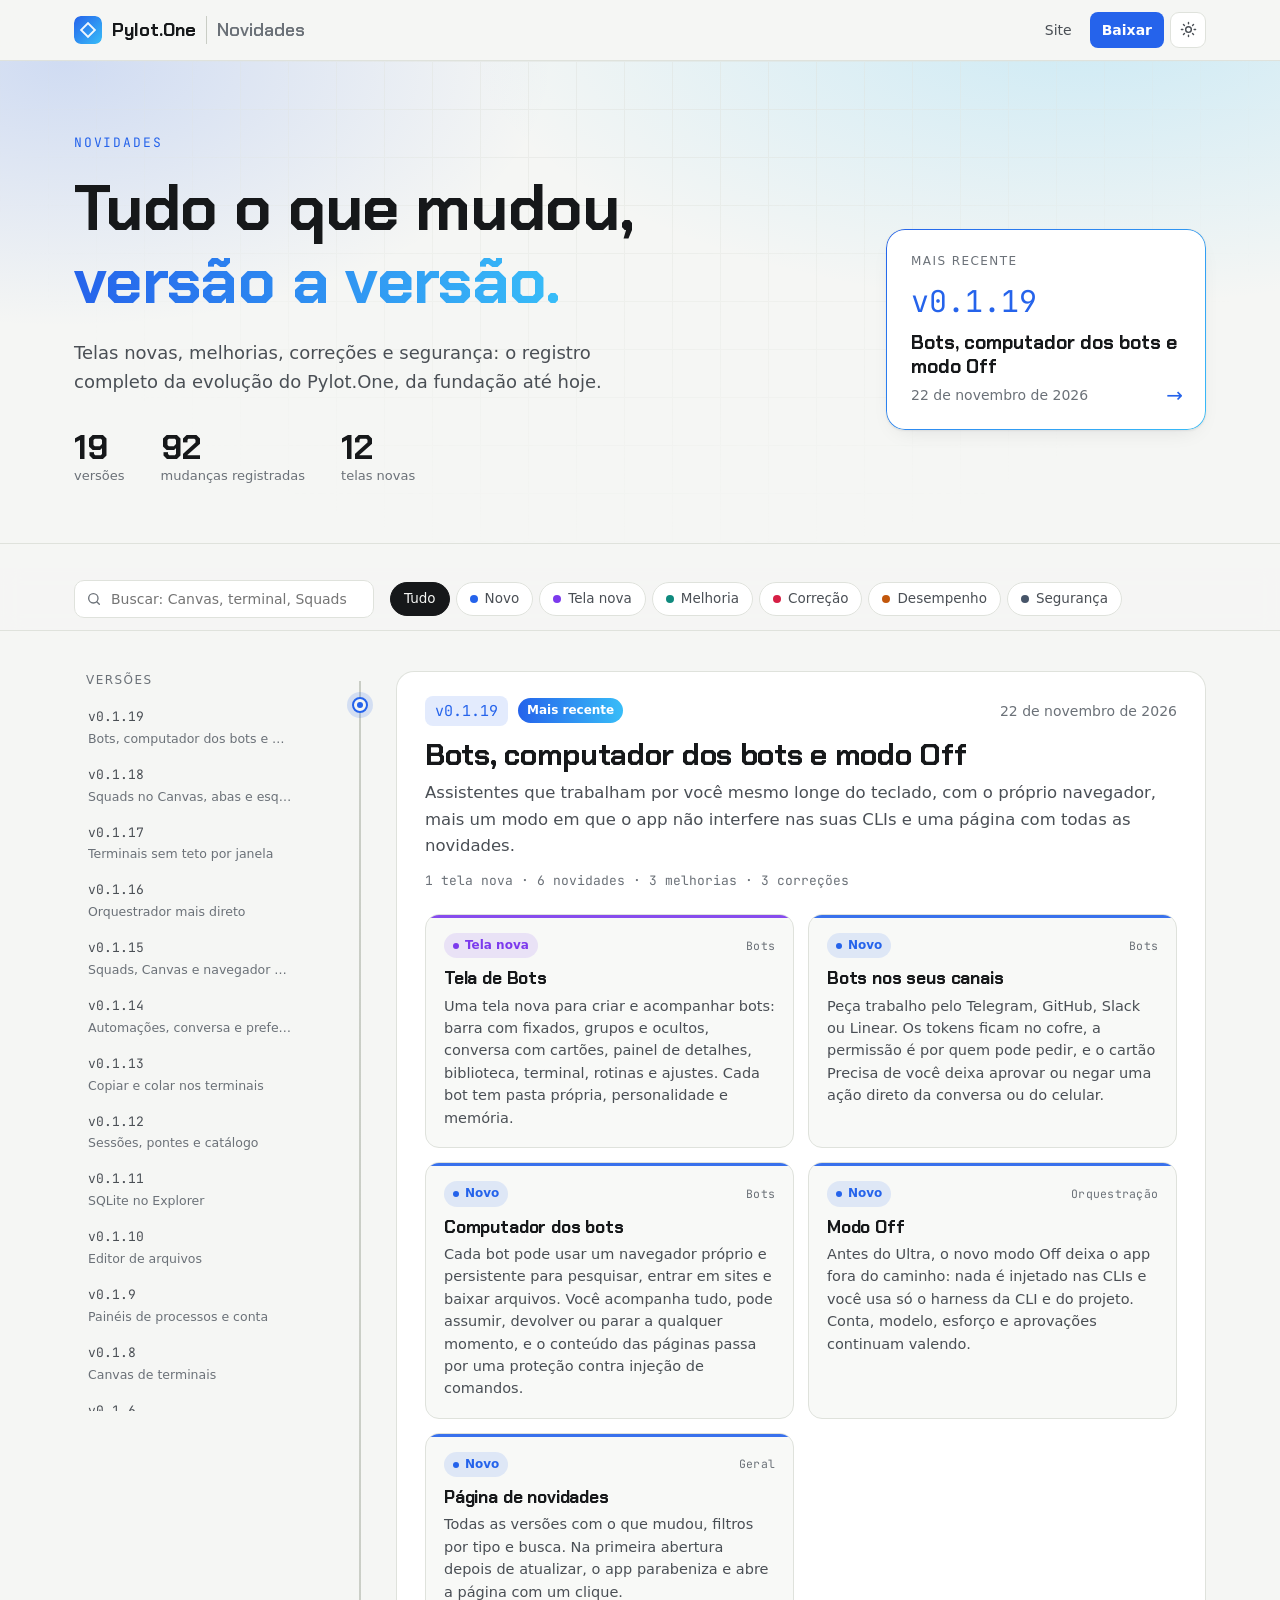
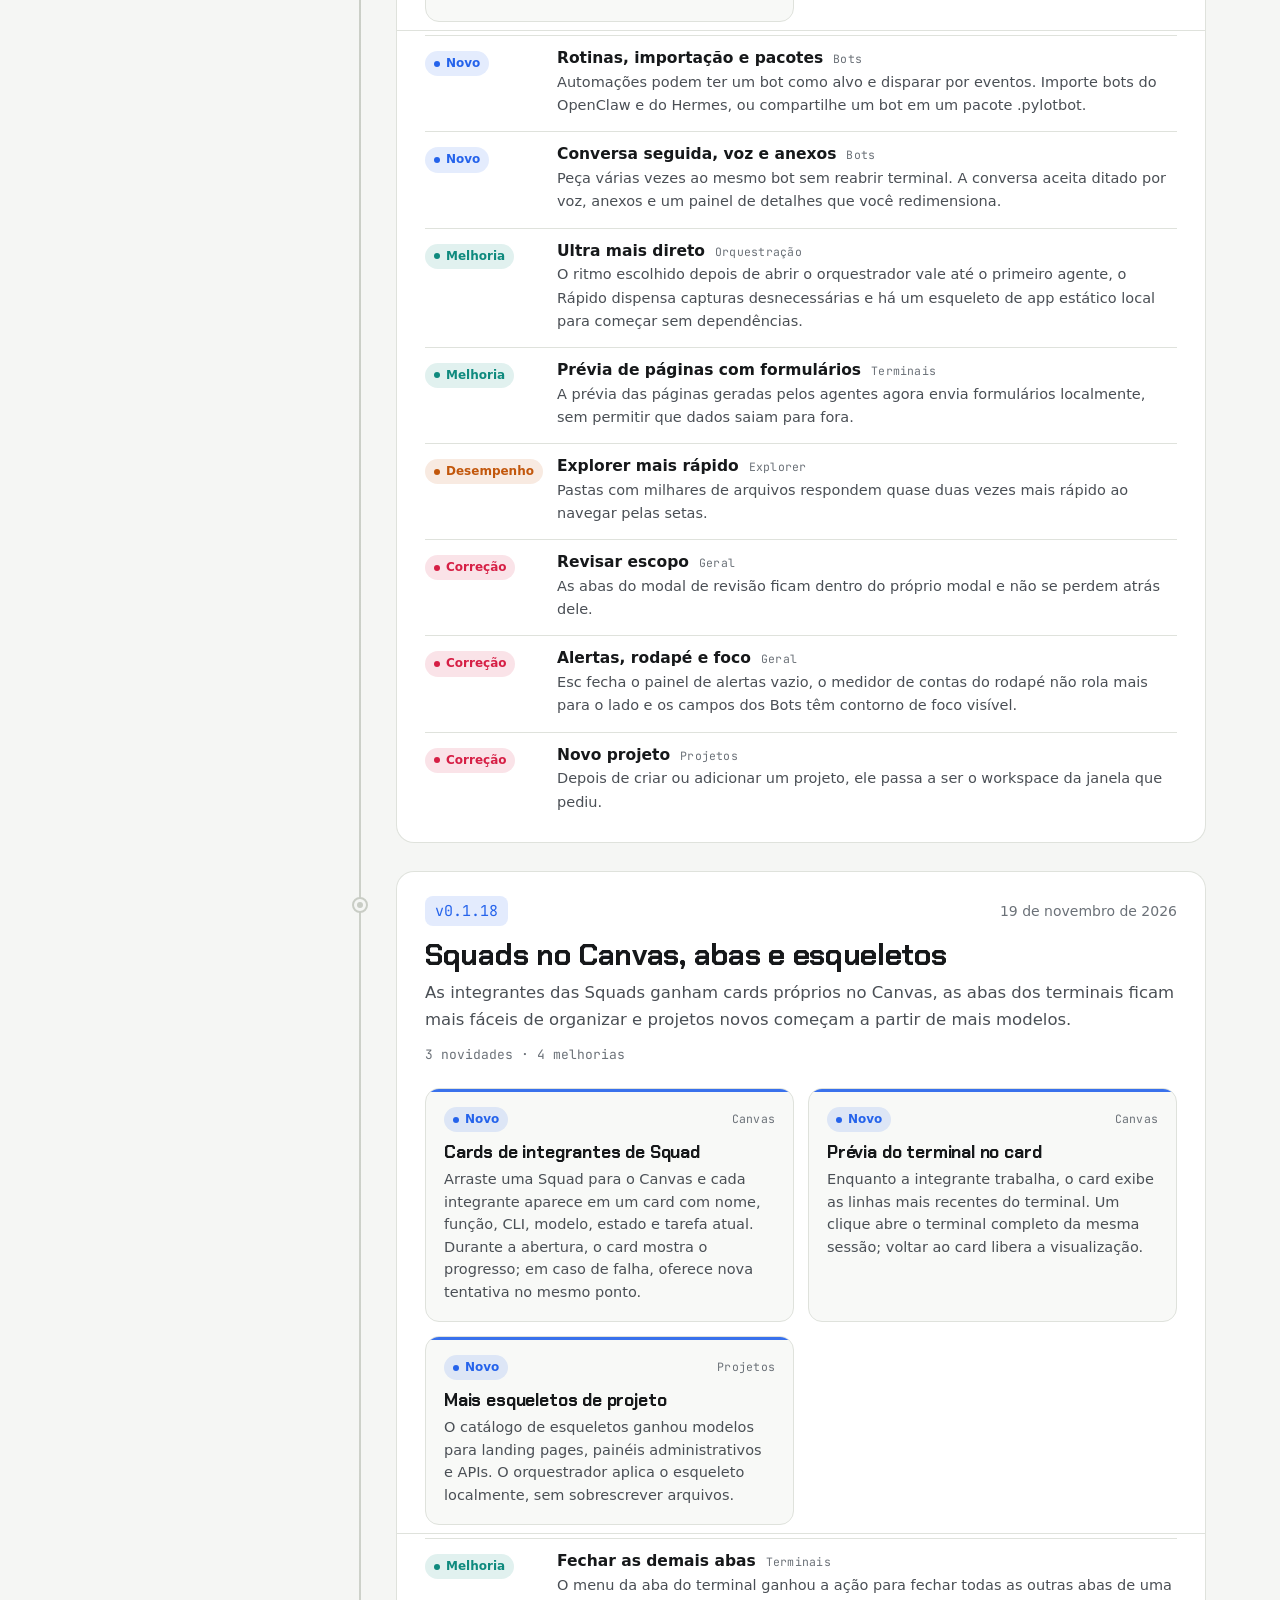
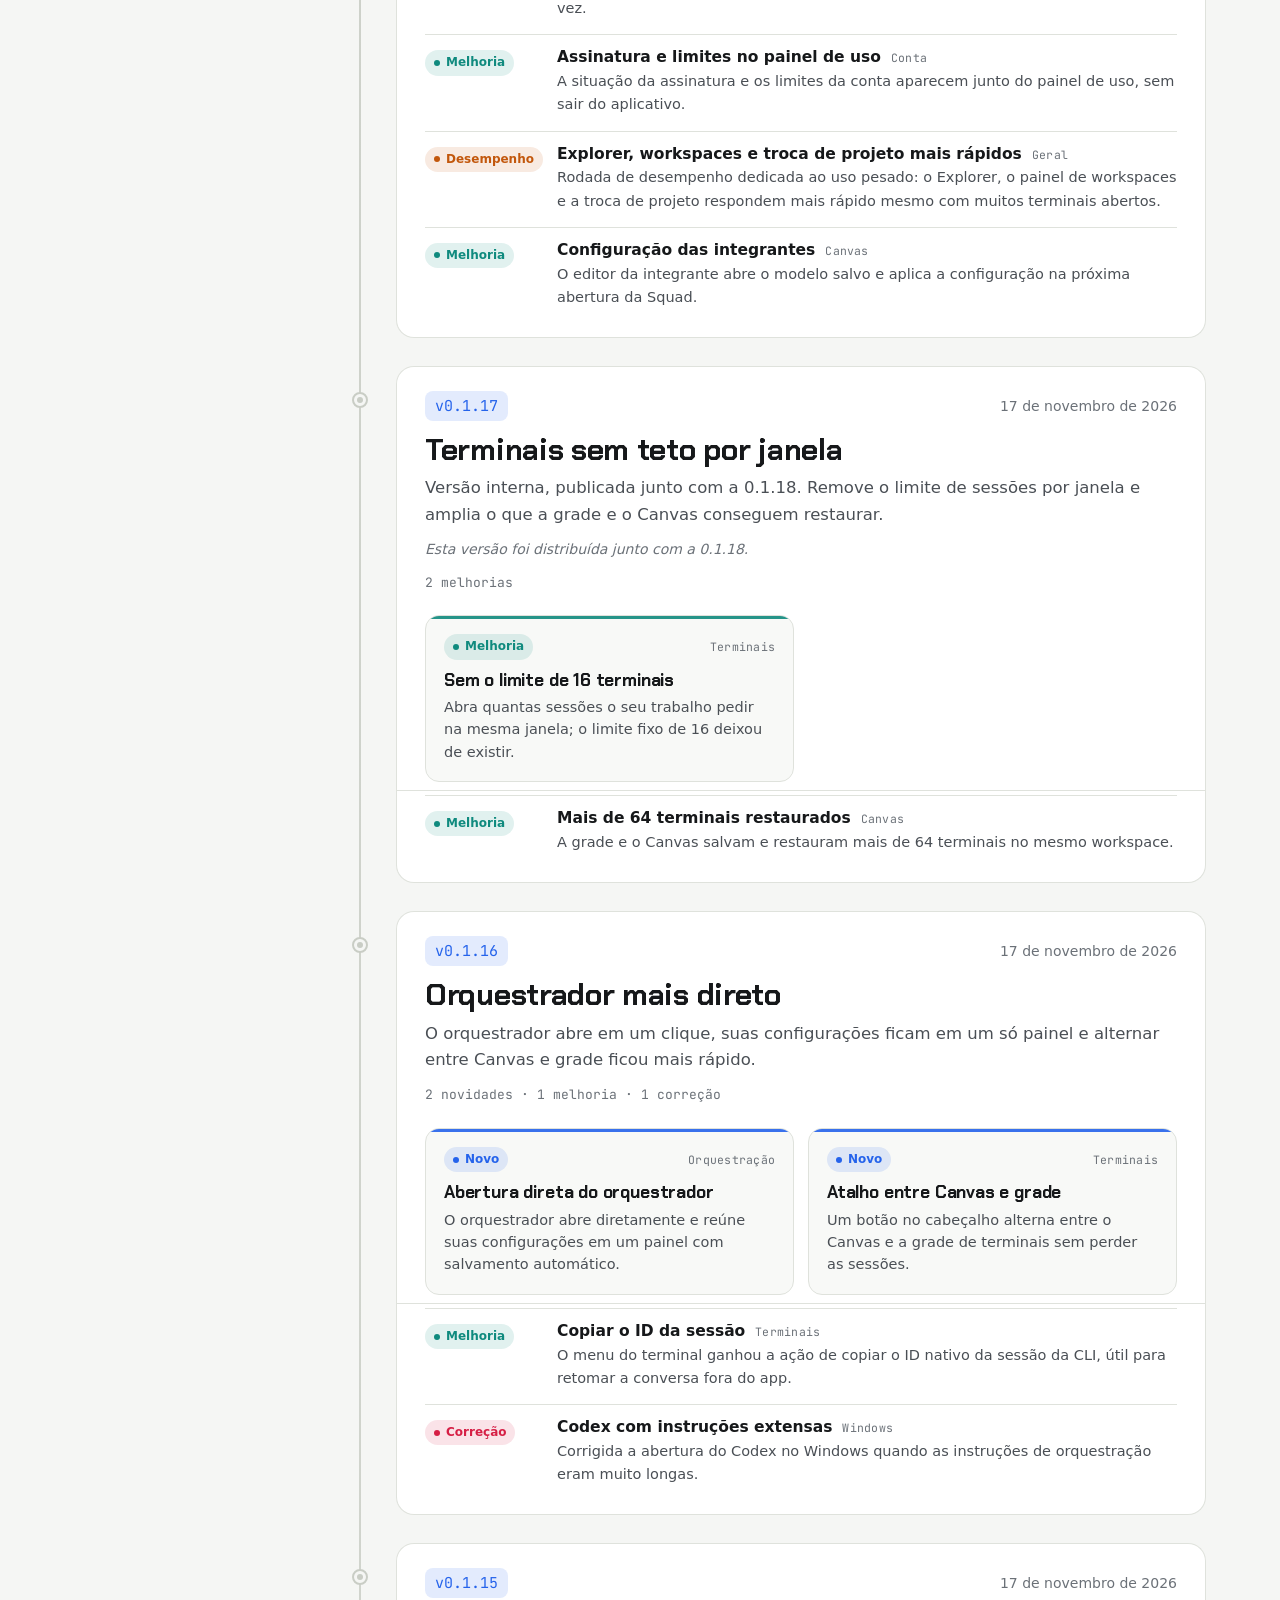
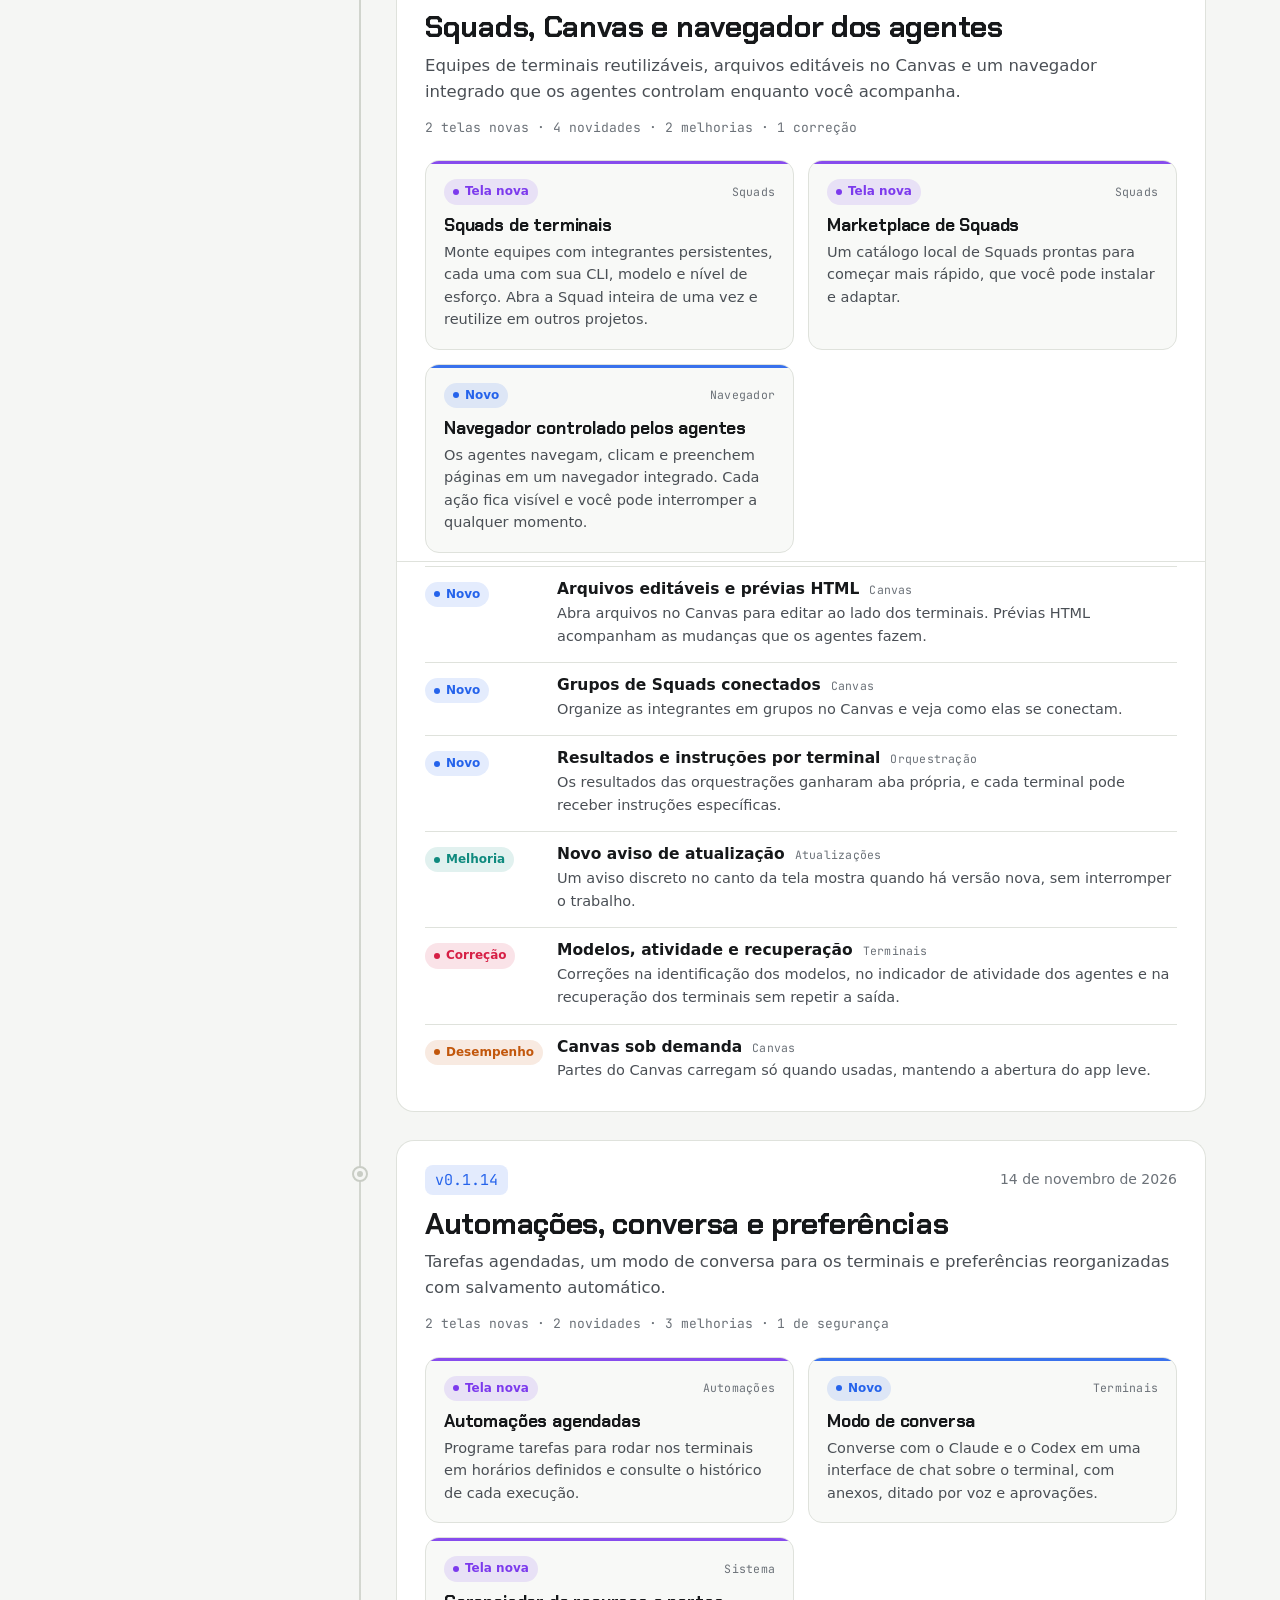
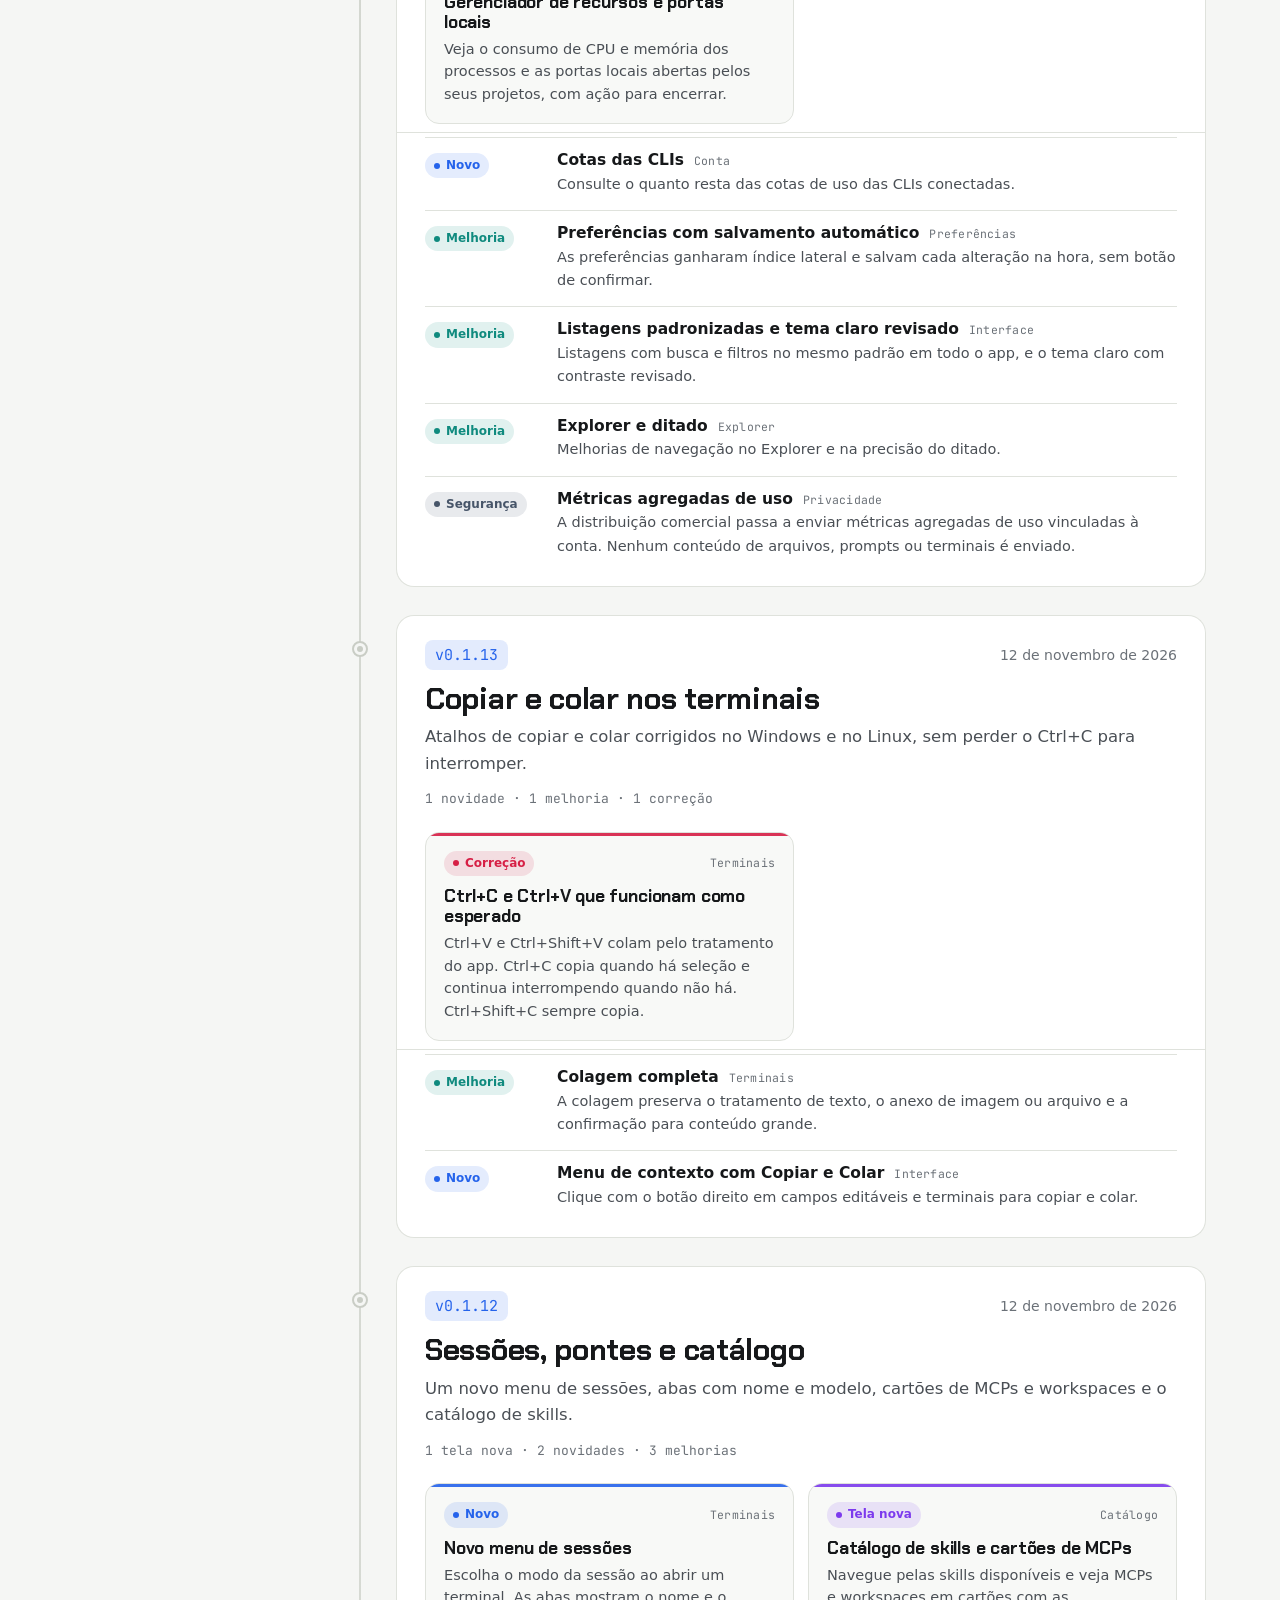
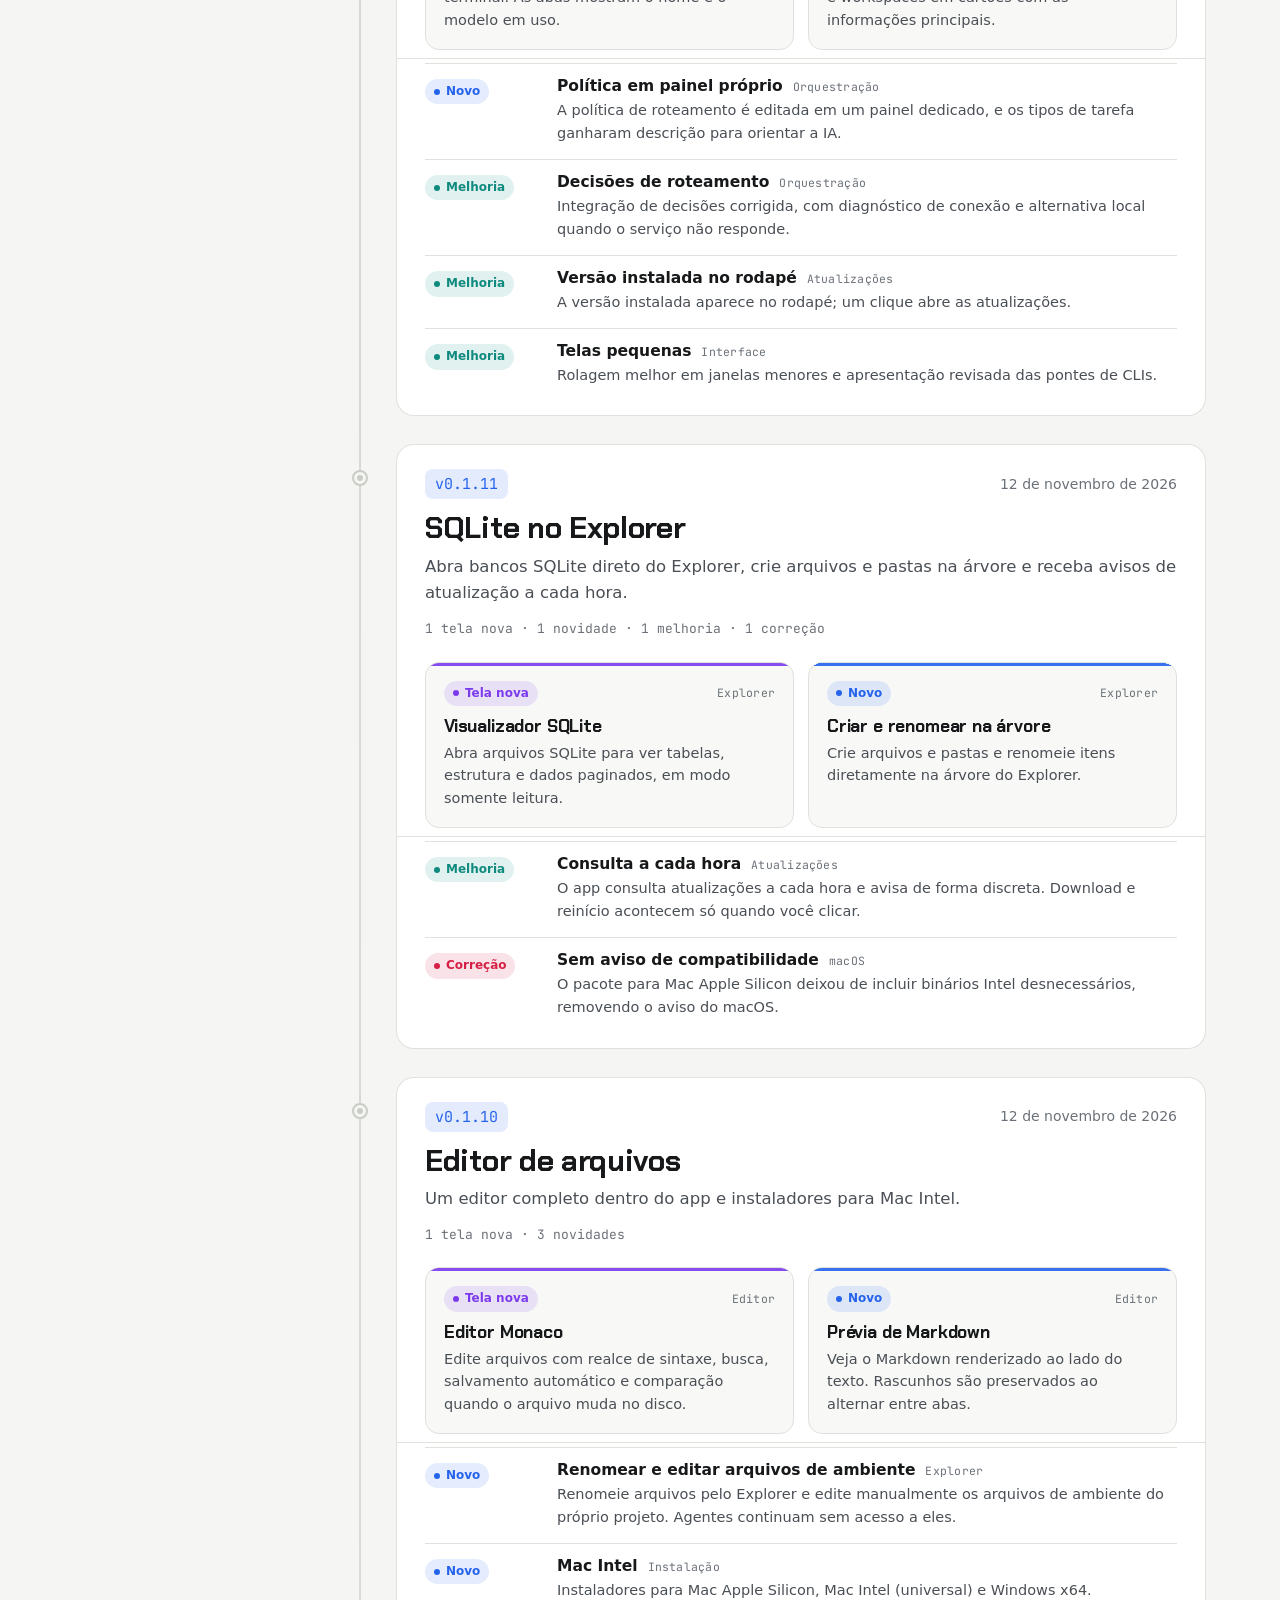
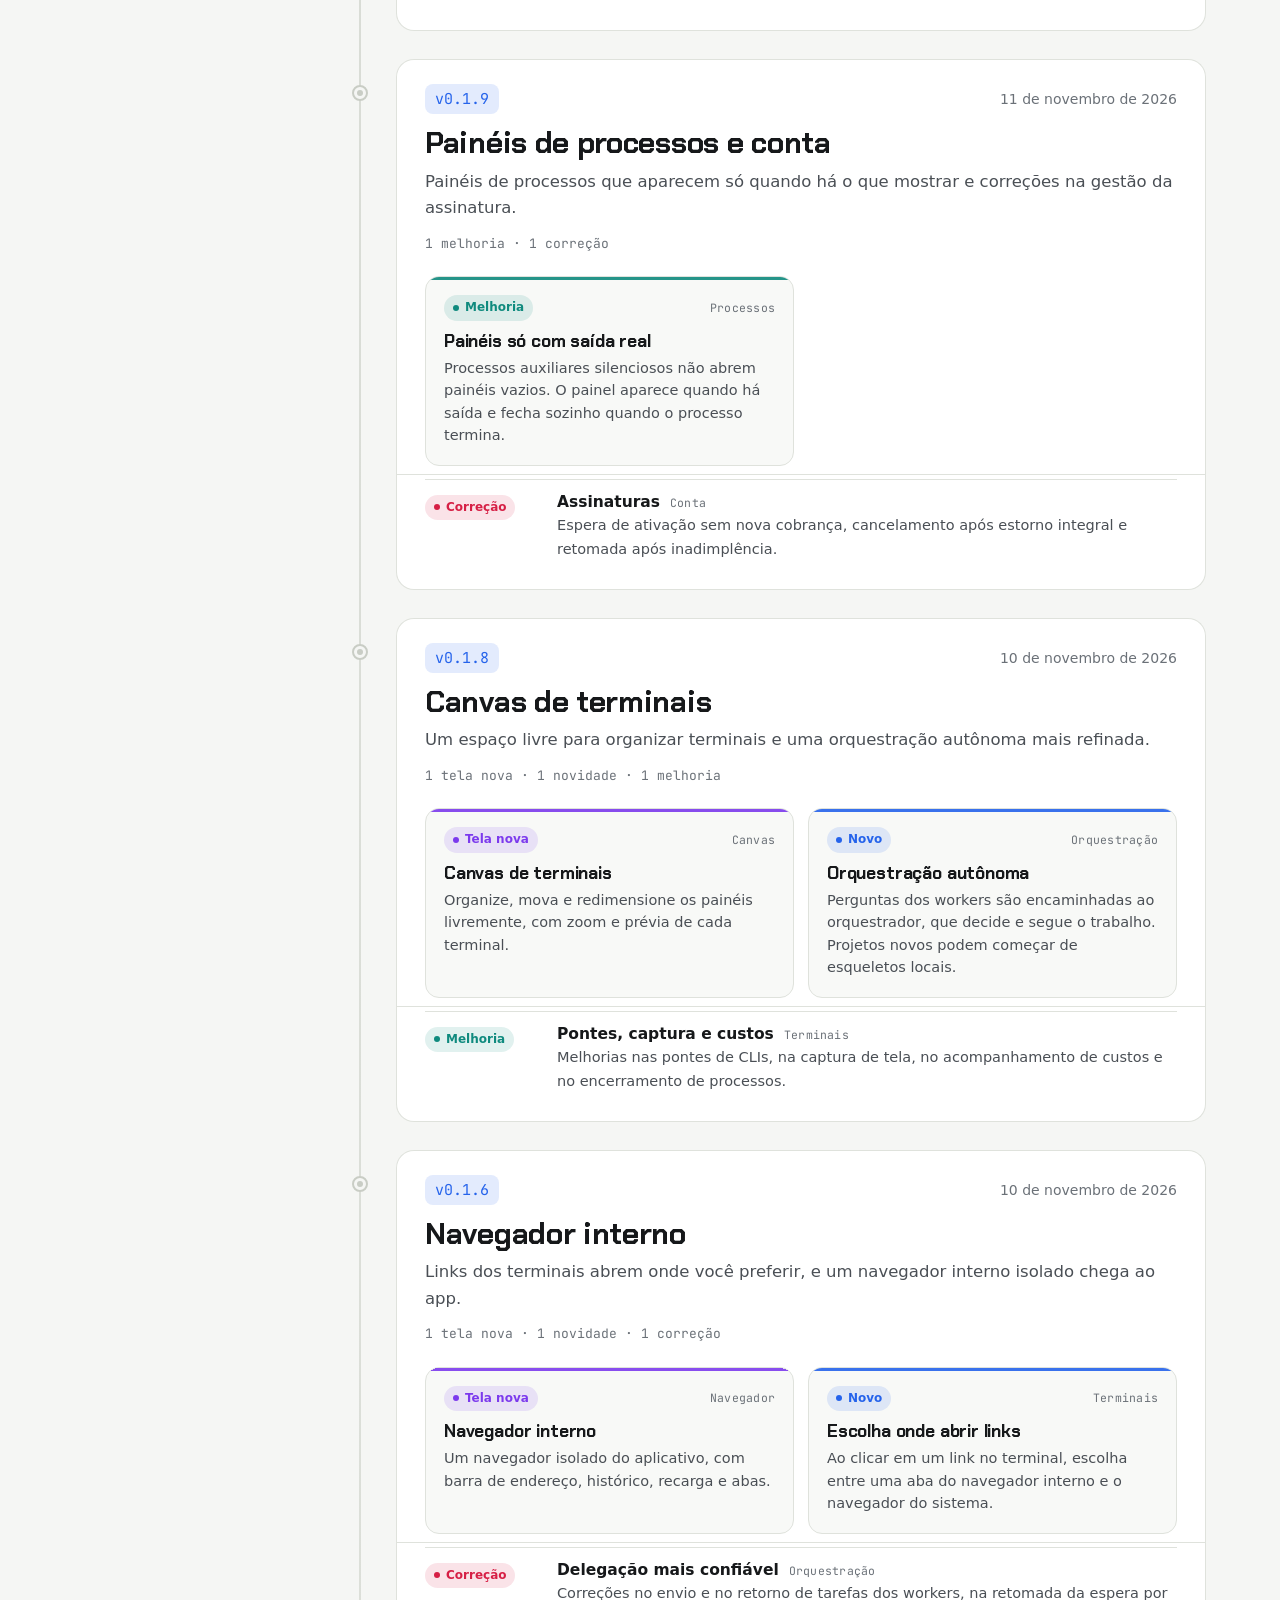
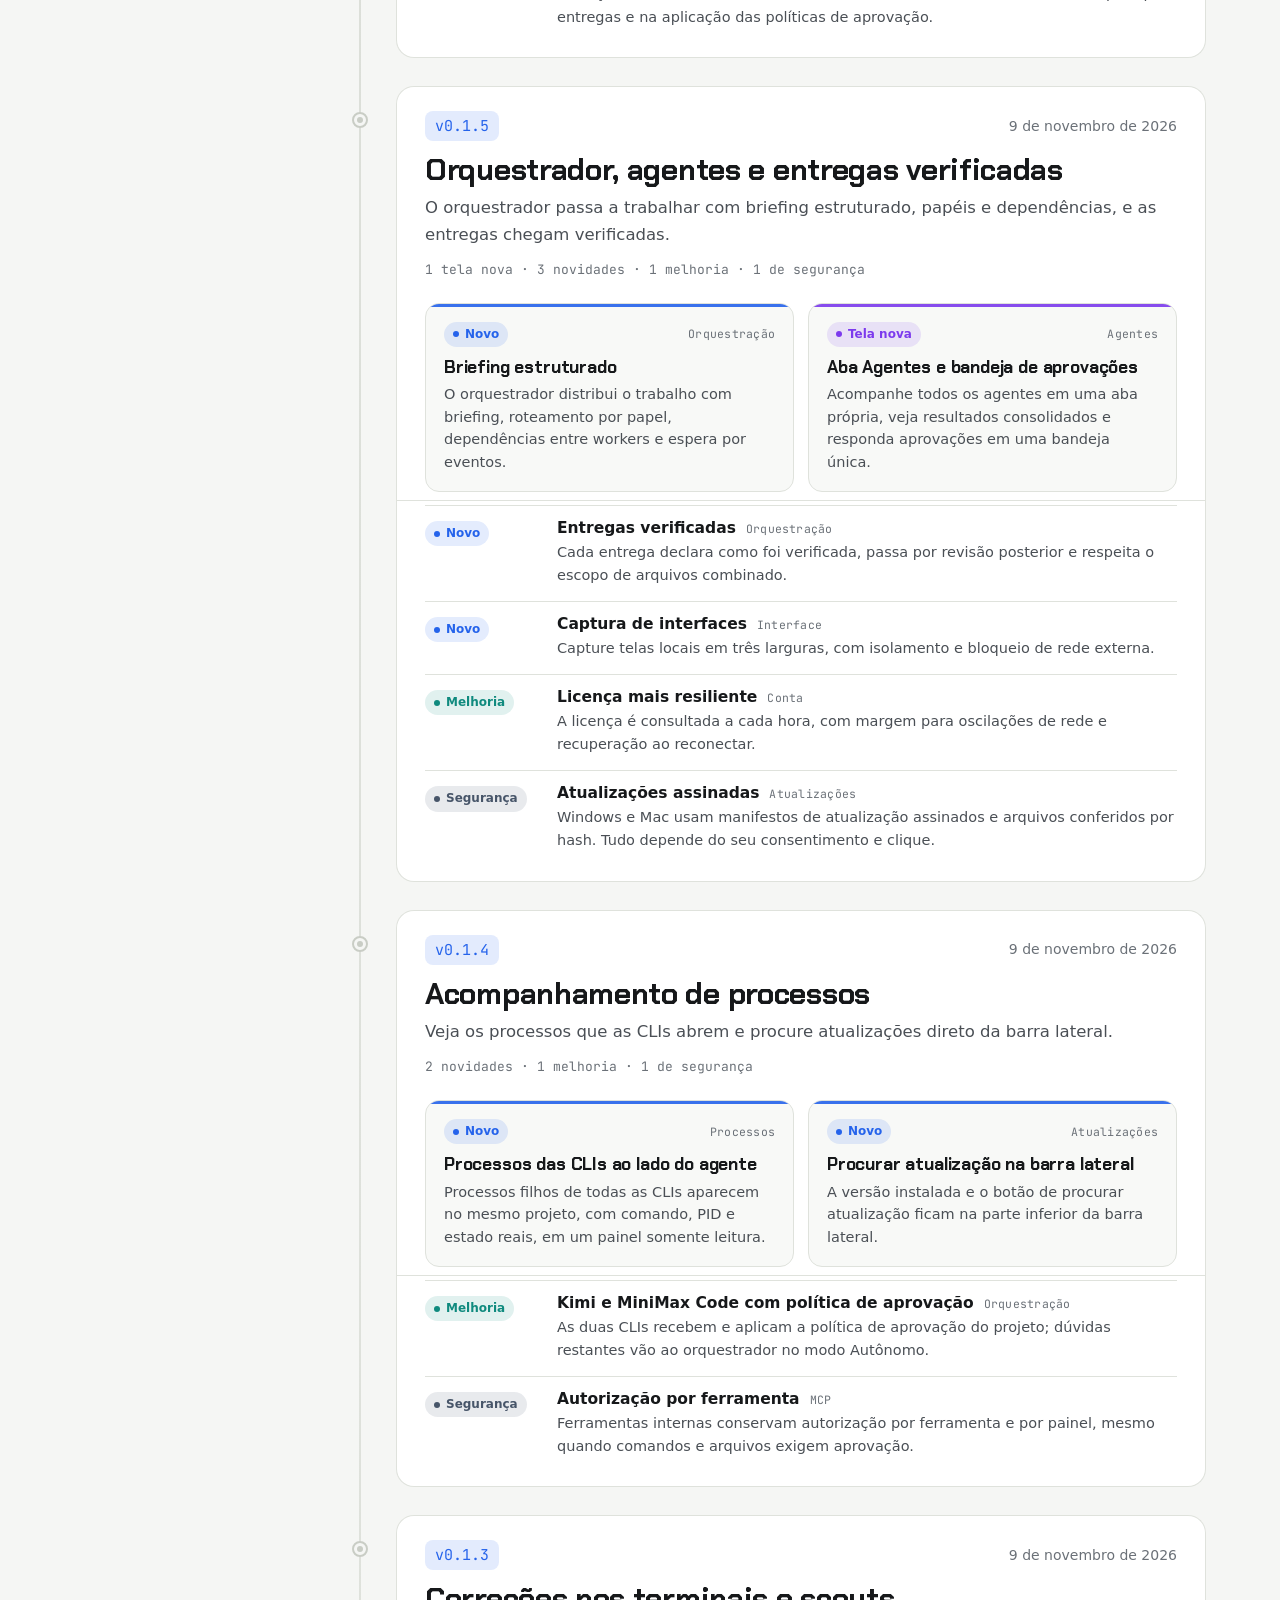
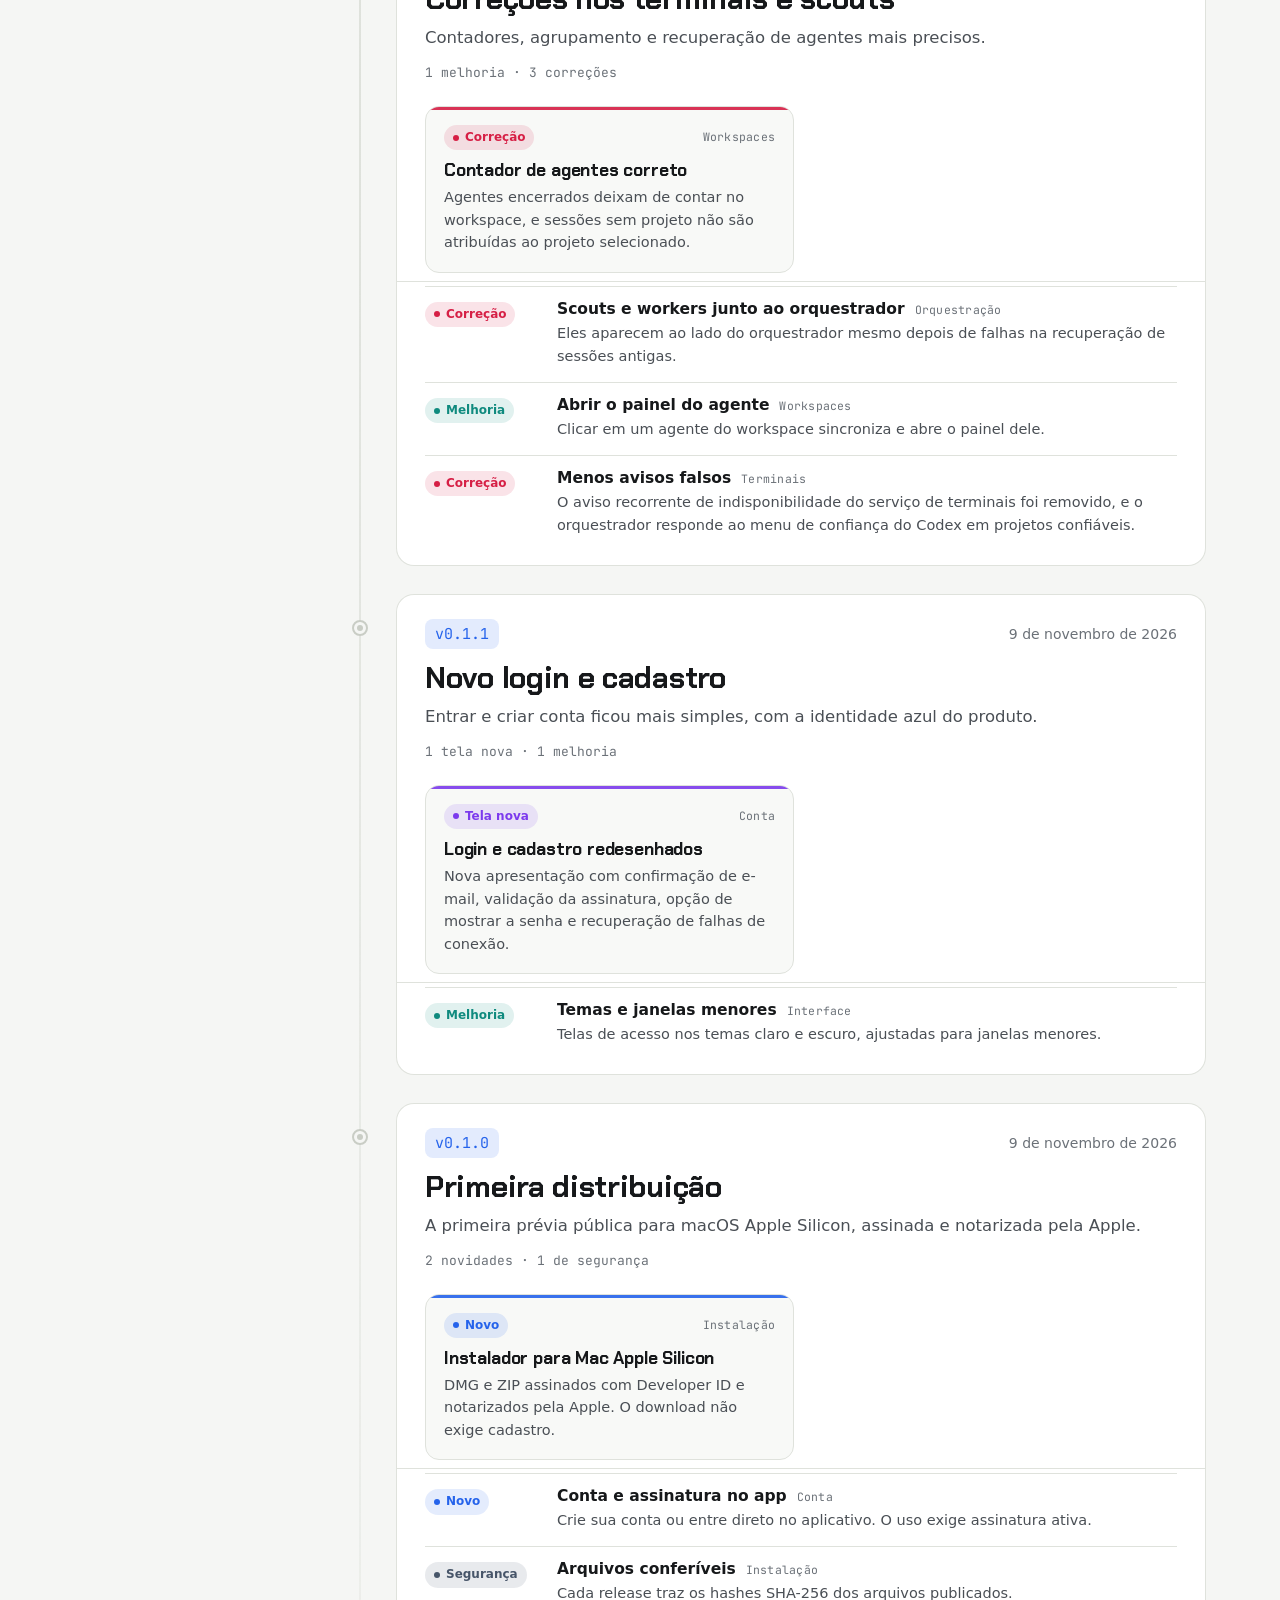
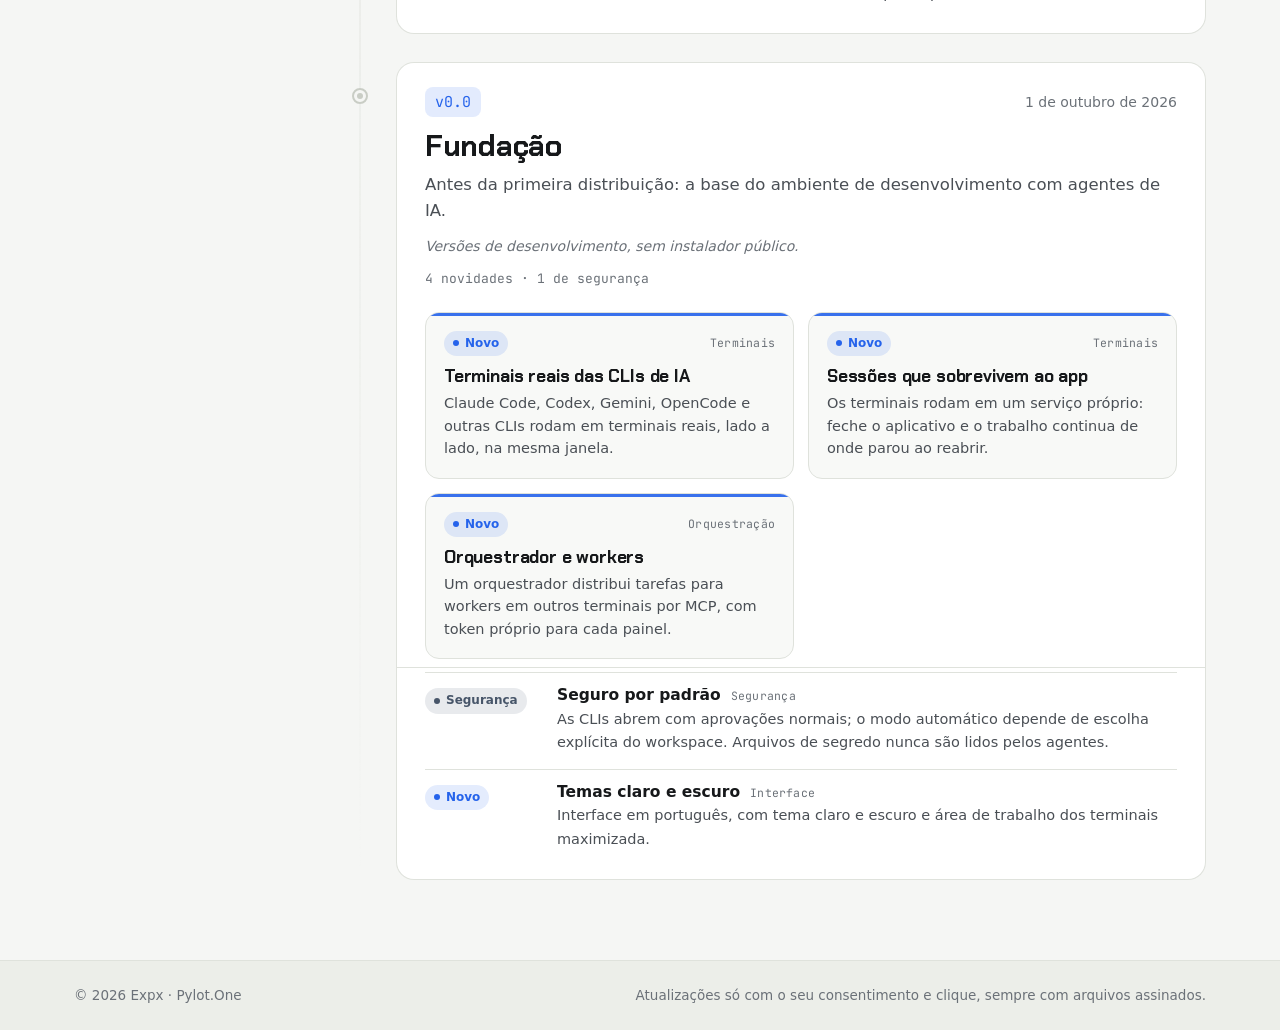
==== commit 7c592089: "novidades: versão 0.1.19" ====
--- a/novidades/index.html
+++ b/novidades/index.html
@@ -4,17 +4,17 @@
   <meta charset="utf-8">
   <meta name="viewport" content="width=device-width, initial-scale=1">
   <title>Novidades do Pylot.One</title>
-  <meta name="description" content="Tudo o que mudou no Pylot.One, versão a versão: telas novas, melhorias, correções e segurança. Versão mais recente: 0.1.18.">
+  <meta name="description" content="Tudo o que mudou no Pylot.One, versão a versão: telas novas, melhorias, correções e segurança. Versão mais recente: 0.1.19.">
   <meta name="color-scheme" content="light dark">
   <meta name="theme-color" content="#2563eb">
   <meta property="og:title" content="Novidades do Pylot.One">
-  <meta property="og:description" content="Versão 0.1.18: Squads no Canvas, abas e esqueletos.">
+  <meta property="og:description" content="Versão 0.1.19: Bots, computador dos bots e modo Off.">
   <link rel="icon" href="simbolo.svg" type="image/svg+xml">
   <link rel="preload" href="fontes/chakra-700.ttf" as="font" type="font/ttf" crossorigin>
   <link rel="stylesheet" href="estilo.css">
   <script>try{var t=localStorage.getItem("nv-tema");if(t==="claro"||t==="escuro")document.documentElement.dataset.tema=t;}catch(e){}</script>
 </head>
-<body data-ultima="0.1.18">
+<body data-ultima="0.1.19">
   <a class="nv-pular" href="#conteudo">Pular para as versões</a>
   <header class="nv-topo">
     <div class="nv-topo-dentro">
@@ -41,15 +41,15 @@
         <h1 id="nv-heroi-titulo">Tudo o que mudou,<br><span>versão a versão.</span></h1>
         <p class="nv-heroi-texto">Telas novas, melhorias, correções e segurança: o registro completo da evolução do Pylot.One, da fundação até hoje.</p>
         <dl class="nv-numeros">
-          <div><dt>versões</dt><dd>18</dd></div>
-          <div><dt>mudanças registradas</dt><dd>79</dd></div>
-          <div><dt>telas novas</dt><dd>11</dd></div>
+          <div><dt>versões</dt><dd>19</dd></div>
+          <div><dt>mudanças registradas</dt><dd>92</dd></div>
+          <div><dt>telas novas</dt><dd>12</dd></div>
         </dl>
-        <a class="nv-cartao-ultima" href="#v0.1.18">
+        <a class="nv-cartao-ultima" href="#v0.1.19">
           <span class="nv-cartao-rotulo">Mais recente</span>
-          <span class="nv-cartao-versao">v0.1.18</span>
-          <span class="nv-cartao-titulo">Squads no Canvas, abas e esqueletos</span>
-          <span class="nv-cartao-data">19 de novembro de 2026</span>
+          <span class="nv-cartao-versao">v0.1.19</span>
+          <span class="nv-cartao-titulo">Bots, computador dos bots e modo Off</span>
+          <span class="nv-cartao-data">22 de novembro de 2026</span>
           <span class="nv-cartao-seta" aria-hidden="true">→</span>
         </a>
       </div>
@@ -88,6 +88,7 @@
       <aside class="nv-indice" aria-label="Versões">
         <p class="nv-indice-rotulo">Versões</p>
         <ol>
+            <li><a href="#v0.1.19" data-alvo="v0.1.19"><span class="nv-indice-versao">v0.1.19</span><span class="nv-indice-titulo">Bots, computador dos bots e modo Off</span></a></li>
             <li><a href="#v0.1.18" data-alvo="v0.1.18"><span class="nv-indice-versao">v0.1.18</span><span class="nv-indice-titulo">Squads no Canvas, abas e esqueletos</span></a></li>
             <li><a href="#v0.1.17" data-alvo="v0.1.17"><span class="nv-indice-versao">v0.1.17</span><span class="nv-indice-titulo">Terminais sem teto por janela</span></a></li>
             <li><a href="#v0.1.16" data-alvo="v0.1.16"><span class="nv-indice-versao">v0.1.16</span><span class="nv-indice-titulo">Orquestrador mais direto</span></a></li>
@@ -109,12 +110,112 @@
         </ol>
       </aside>
       <div class="nv-linha">
+      <section class="nv-versao" id="v0.1.19" data-versao="0.1.19" aria-labelledby="v0.1.19-titulo">
+        <div class="nv-marco" aria-hidden="true"><span></span></div>
+        <header class="nv-versao-cabecalho">
+          <div class="nv-versao-meta">
+            <a class="nv-numero" href="#v0.1.19">v0.1.19</a>
+            <span class="nv-etiqueta nv-etiqueta-ultima">Mais recente</span>
+            <span class="nv-etiqueta nv-etiqueta-instalada" hidden>Sua versão</span>
+            <time datetime="2026-11-22">22 de novembro de 2026</time>
+          </div>
+          <h2 id="v0.1.19-titulo">Bots, computador dos bots e modo Off</h2>
+          <p class="nv-resumo">Assistentes que trabalham por você mesmo longe do teclado, com o próprio navegador, mais um modo em que o app não interfere nas suas CLIs e uma página com todas as novidades.</p>
+          
+          <p class="nv-contagem">1 tela nova · 6 novidades · 3 melhorias · 3 correções</p>
+        </header>
+        <div class="nv-destaques">
+          <article class="nv-destaque" data-tipo="tela">
+            <div class="nv-destaque-topo"><span class="nv-selo" data-tipo="tela">Tela nova</span><span class="nv-area">Bots</span></div>
+            <h4>Tela de Bots</h4>
+            <p>Uma tela nova para criar e acompanhar bots: barra com fixados, grupos e ocultos, conversa com cartões, painel de detalhes, biblioteca, terminal, rotinas e ajustes. Cada bot tem pasta própria, personalidade e memória.</p>
+          </article>
+          <article class="nv-destaque" data-tipo="novo">
+            <div class="nv-destaque-topo"><span class="nv-selo" data-tipo="novo">Novo</span><span class="nv-area">Bots</span></div>
+            <h4>Bots nos seus canais</h4>
+            <p>Peça trabalho pelo Telegram, GitHub, Slack ou Linear. Os tokens ficam no cofre, a permissão é por quem pode pedir, e o cartão Precisa de você deixa aprovar ou negar uma ação direto da conversa ou do celular.</p>
+          </article>
+          <article class="nv-destaque" data-tipo="novo">
+            <div class="nv-destaque-topo"><span class="nv-selo" data-tipo="novo">Novo</span><span class="nv-area">Bots</span></div>
+            <h4>Computador dos bots</h4>
+            <p>Cada bot pode usar um navegador próprio e persistente para pesquisar, entrar em sites e baixar arquivos. Você acompanha tudo, pode assumir, devolver ou parar a qualquer momento, e o conteúdo das páginas passa por uma proteção contra injeção de comandos.</p>
+          </article>
+          <article class="nv-destaque" data-tipo="novo">
+            <div class="nv-destaque-topo"><span class="nv-selo" data-tipo="novo">Novo</span><span class="nv-area">Orquestração</span></div>
+            <h4>Modo Off</h4>
+            <p>Antes do Ultra, o novo modo Off deixa o app fora do caminho: nada é injetado nas CLIs e você usa só o harness da CLI e do projeto. Conta, modelo, esforço e aprovações continuam valendo.</p>
+          </article>
+          <article class="nv-destaque" data-tipo="novo">
+            <div class="nv-destaque-topo"><span class="nv-selo" data-tipo="novo">Novo</span><span class="nv-area">Geral</span></div>
+            <h4>Página de novidades</h4>
+            <p>Todas as versões com o que mudou, filtros por tipo e busca. Na primeira abertura depois de atualizar, o app parabeniza e abre a página com um clique.</p>
+          </article>
+        </div>
+        <ul class="nv-itens">
+          <li class="nv-item" data-tipo="novo">
+            <span class="nv-selo" data-tipo="novo">Novo</span>
+            <div class="nv-item-corpo">
+              <h4>Rotinas, importação e pacotes <span class="nv-area">Bots</span></h4>
+              <p>Automações podem ter um bot como alvo e disparar por eventos. Importe bots do OpenClaw e do Hermes, ou compartilhe um bot em um pacote .pylotbot.</p>
+            </div>
+          </li>
+          <li class="nv-item" data-tipo="novo">
+            <span class="nv-selo" data-tipo="novo">Novo</span>
+            <div class="nv-item-corpo">
+              <h4>Conversa seguida, voz e anexos <span class="nv-area">Bots</span></h4>
+              <p>Peça várias vezes ao mesmo bot sem reabrir terminal. A conversa aceita ditado por voz, anexos e um painel de detalhes que você redimensiona.</p>
+            </div>
+          </li>
+          <li class="nv-item" data-tipo="melhoria">
+            <span class="nv-selo" data-tipo="melhoria">Melhoria</span>
+            <div class="nv-item-corpo">
+              <h4>Ultra mais direto <span class="nv-area">Orquestração</span></h4>
+              <p>O ritmo escolhido depois de abrir o orquestrador vale até o primeiro agente, o Rápido dispensa capturas desnecessárias e há um esqueleto de app estático local para começar sem dependências.</p>
+            </div>
+          </li>
+          <li class="nv-item" data-tipo="melhoria">
+            <span class="nv-selo" data-tipo="melhoria">Melhoria</span>
+            <div class="nv-item-corpo">
+              <h4>Prévia de páginas com formulários <span class="nv-area">Terminais</span></h4>
+              <p>A prévia das páginas geradas pelos agentes agora envia formulários localmente, sem permitir que dados saiam para fora.</p>
+            </div>
+          </li>
+          <li class="nv-item" data-tipo="desempenho">
+            <span class="nv-selo" data-tipo="desempenho">Desempenho</span>
+            <div class="nv-item-corpo">
+              <h4>Explorer mais rápido <span class="nv-area">Explorer</span></h4>
+              <p>Pastas com milhares de arquivos respondem quase duas vezes mais rápido ao navegar pelas setas.</p>
+            </div>
+          </li>
+          <li class="nv-item" data-tipo="correcao">
+            <span class="nv-selo" data-tipo="correcao">Correção</span>
+            <div class="nv-item-corpo">
+              <h4>Revisar escopo <span class="nv-area">Geral</span></h4>
+              <p>As abas do modal de revisão ficam dentro do próprio modal e não se perdem atrás dele.</p>
+            </div>
+          </li>
+          <li class="nv-item" data-tipo="correcao">
+            <span class="nv-selo" data-tipo="correcao">Correção</span>
+            <div class="nv-item-corpo">
+              <h4>Alertas, rodapé e foco <span class="nv-area">Geral</span></h4>
+              <p>Esc fecha o painel de alertas vazio, o medidor de contas do rodapé não rola mais para o lado e os campos dos Bots têm contorno de foco visível.</p>
+            </div>
+          </li>
+          <li class="nv-item" data-tipo="correcao">
+            <span class="nv-selo" data-tipo="correcao">Correção</span>
+            <div class="nv-item-corpo">
+              <h4>Novo projeto <span class="nv-area">Projetos</span></h4>
+              <p>Depois de criar ou adicionar um projeto, ele passa a ser o workspace da janela que pediu.</p>
+            </div>
+          </li>
+        </ul>
+      </section>
       <section class="nv-versao" id="v0.1.18" data-versao="0.1.18" aria-labelledby="v0.1.18-titulo">
         <div class="nv-marco" aria-hidden="true"><span></span></div>
         <header class="nv-versao-cabecalho">
           <div class="nv-versao-meta">
             <a class="nv-numero" href="#v0.1.18">v0.1.18</a>
-            <span class="nv-etiqueta nv-etiqueta-ultima">Mais recente</span>
+            
             <span class="nv-etiqueta nv-etiqueta-instalada" hidden>Sua versão</span>
             <time datetime="2026-11-19">19 de novembro de 2026</time>
           </div>
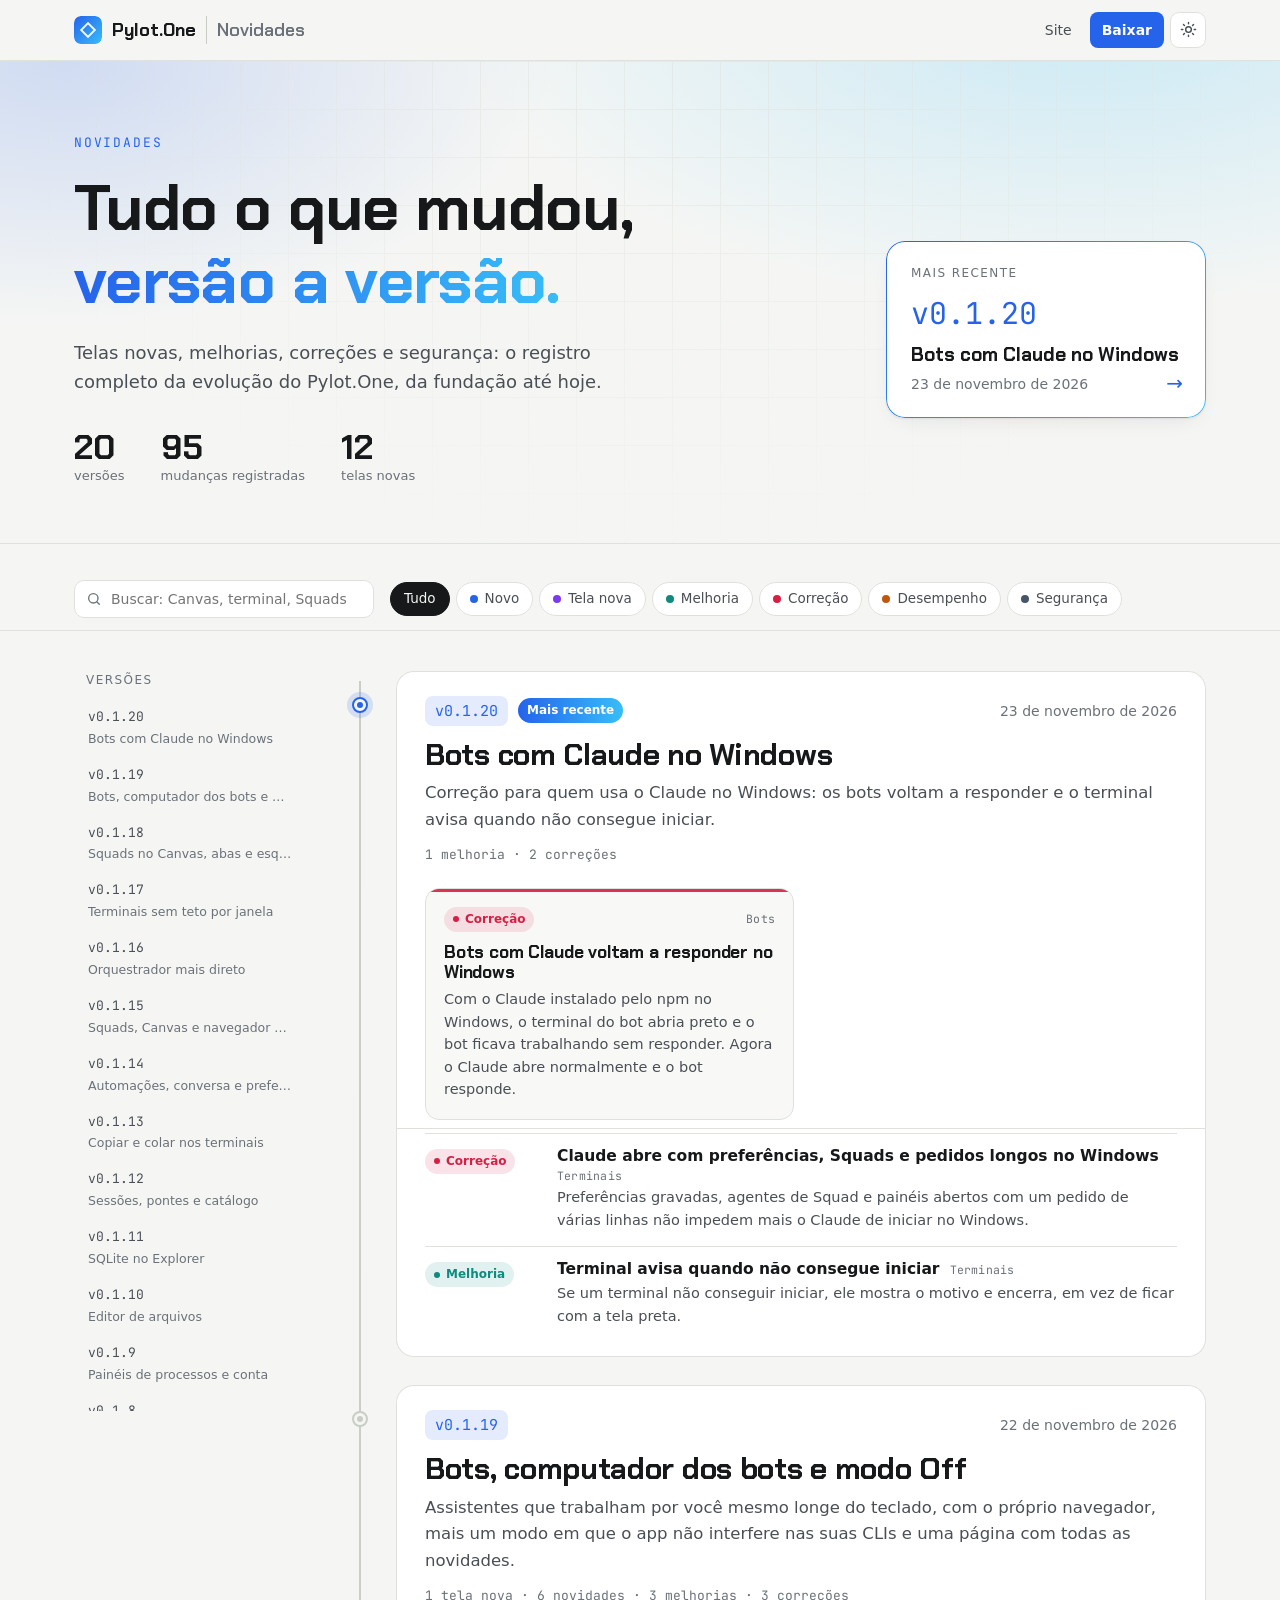
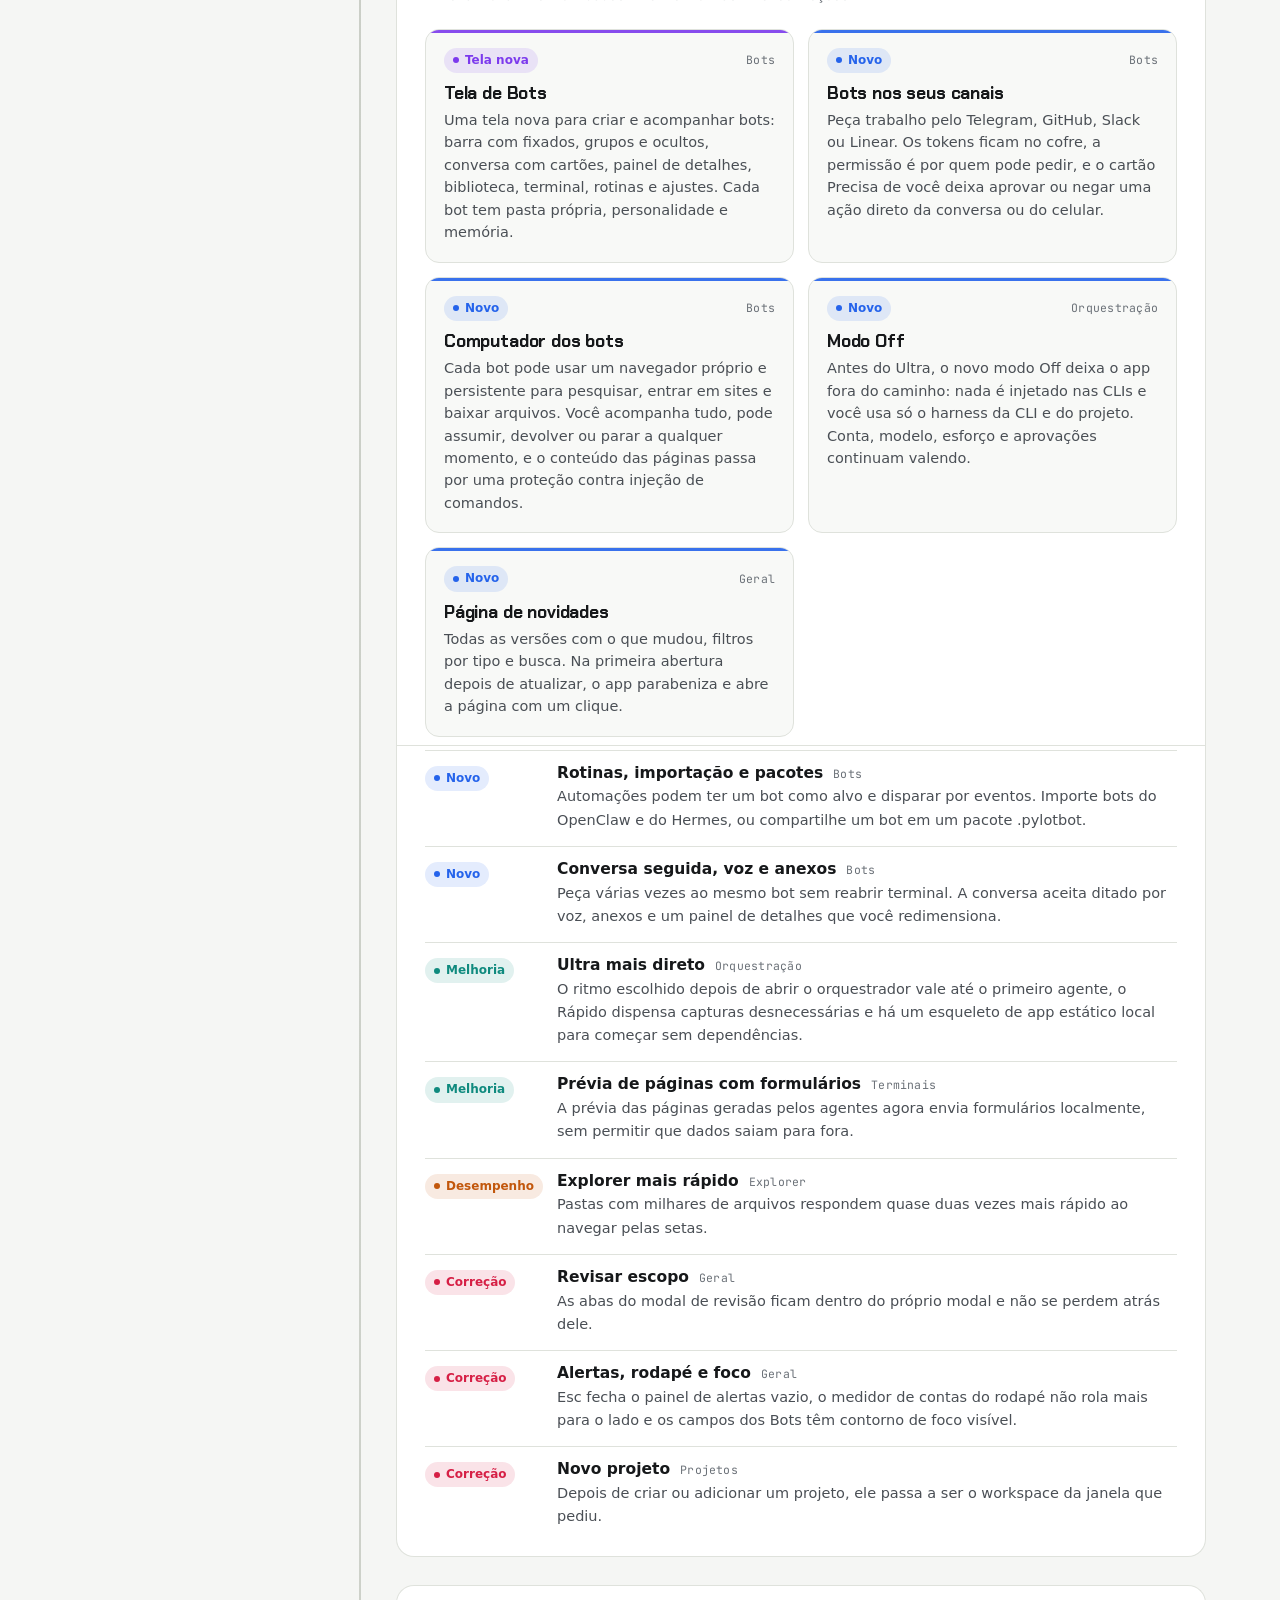
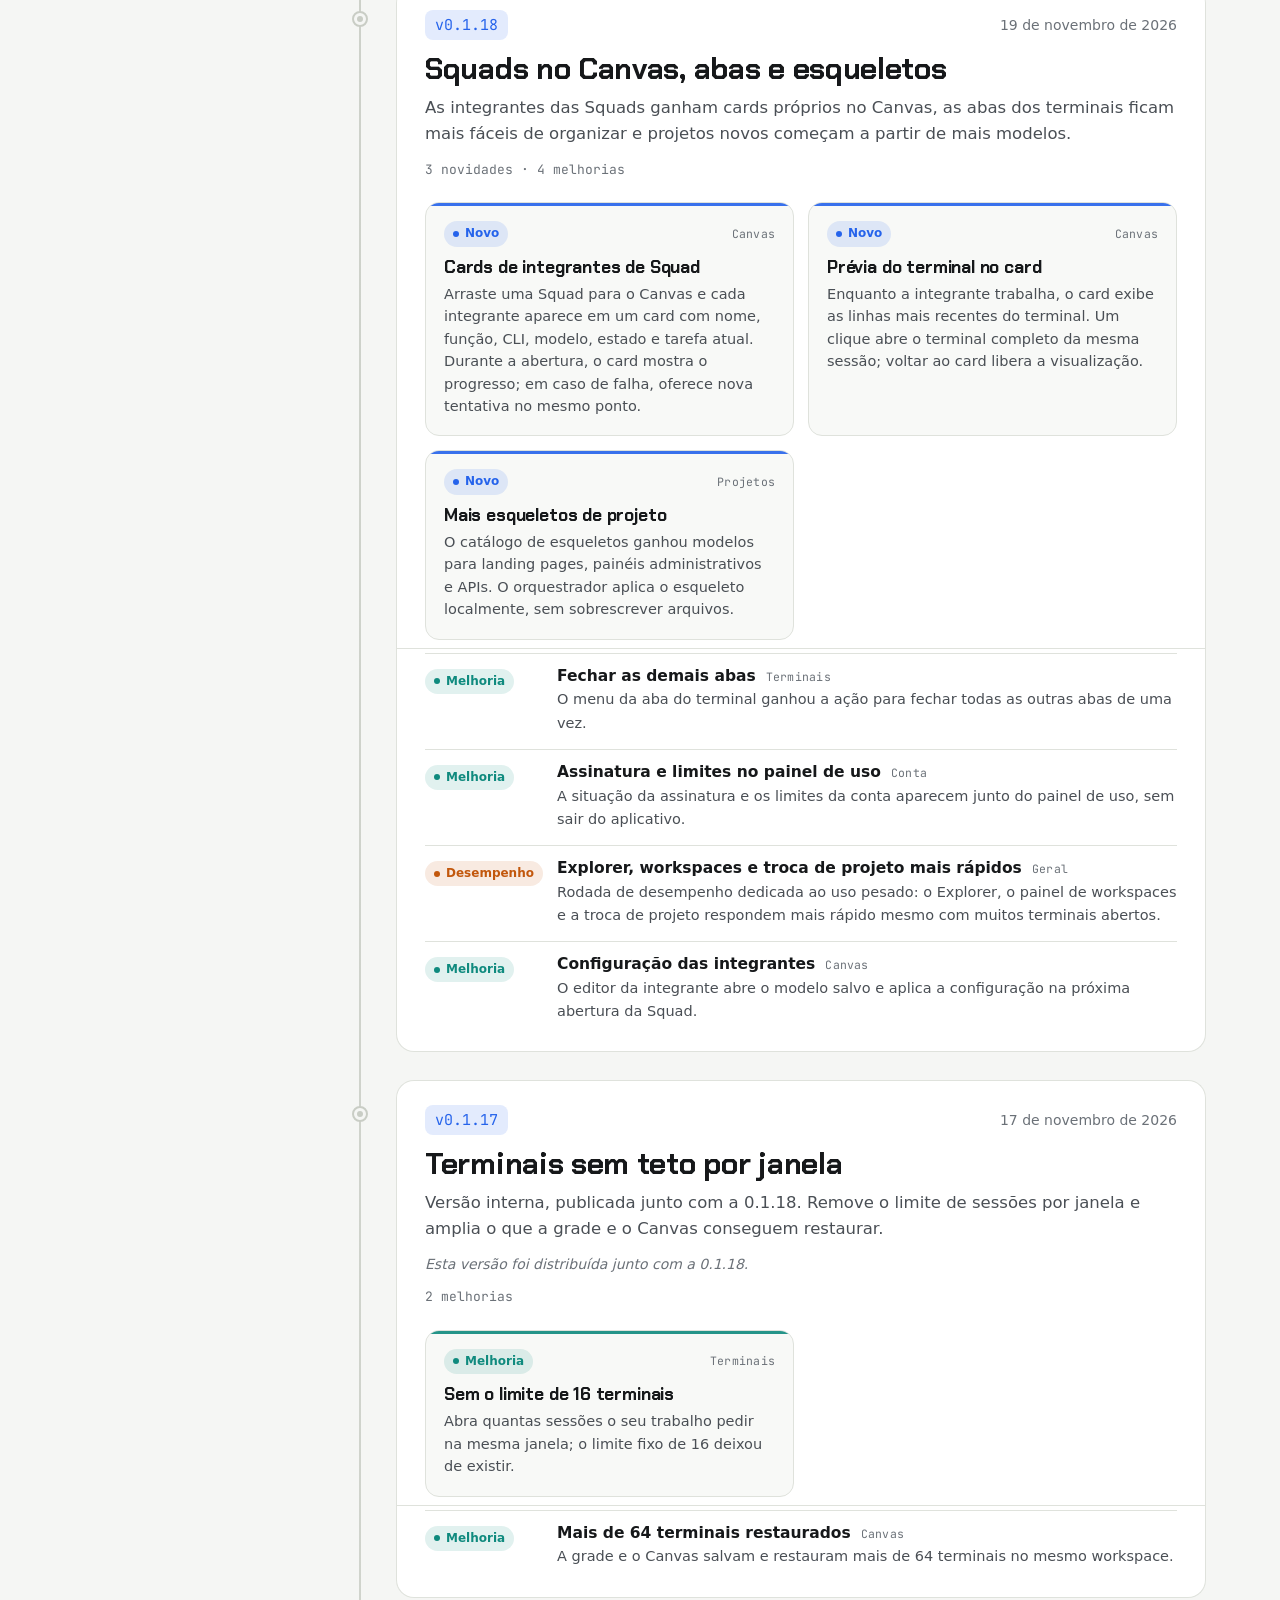
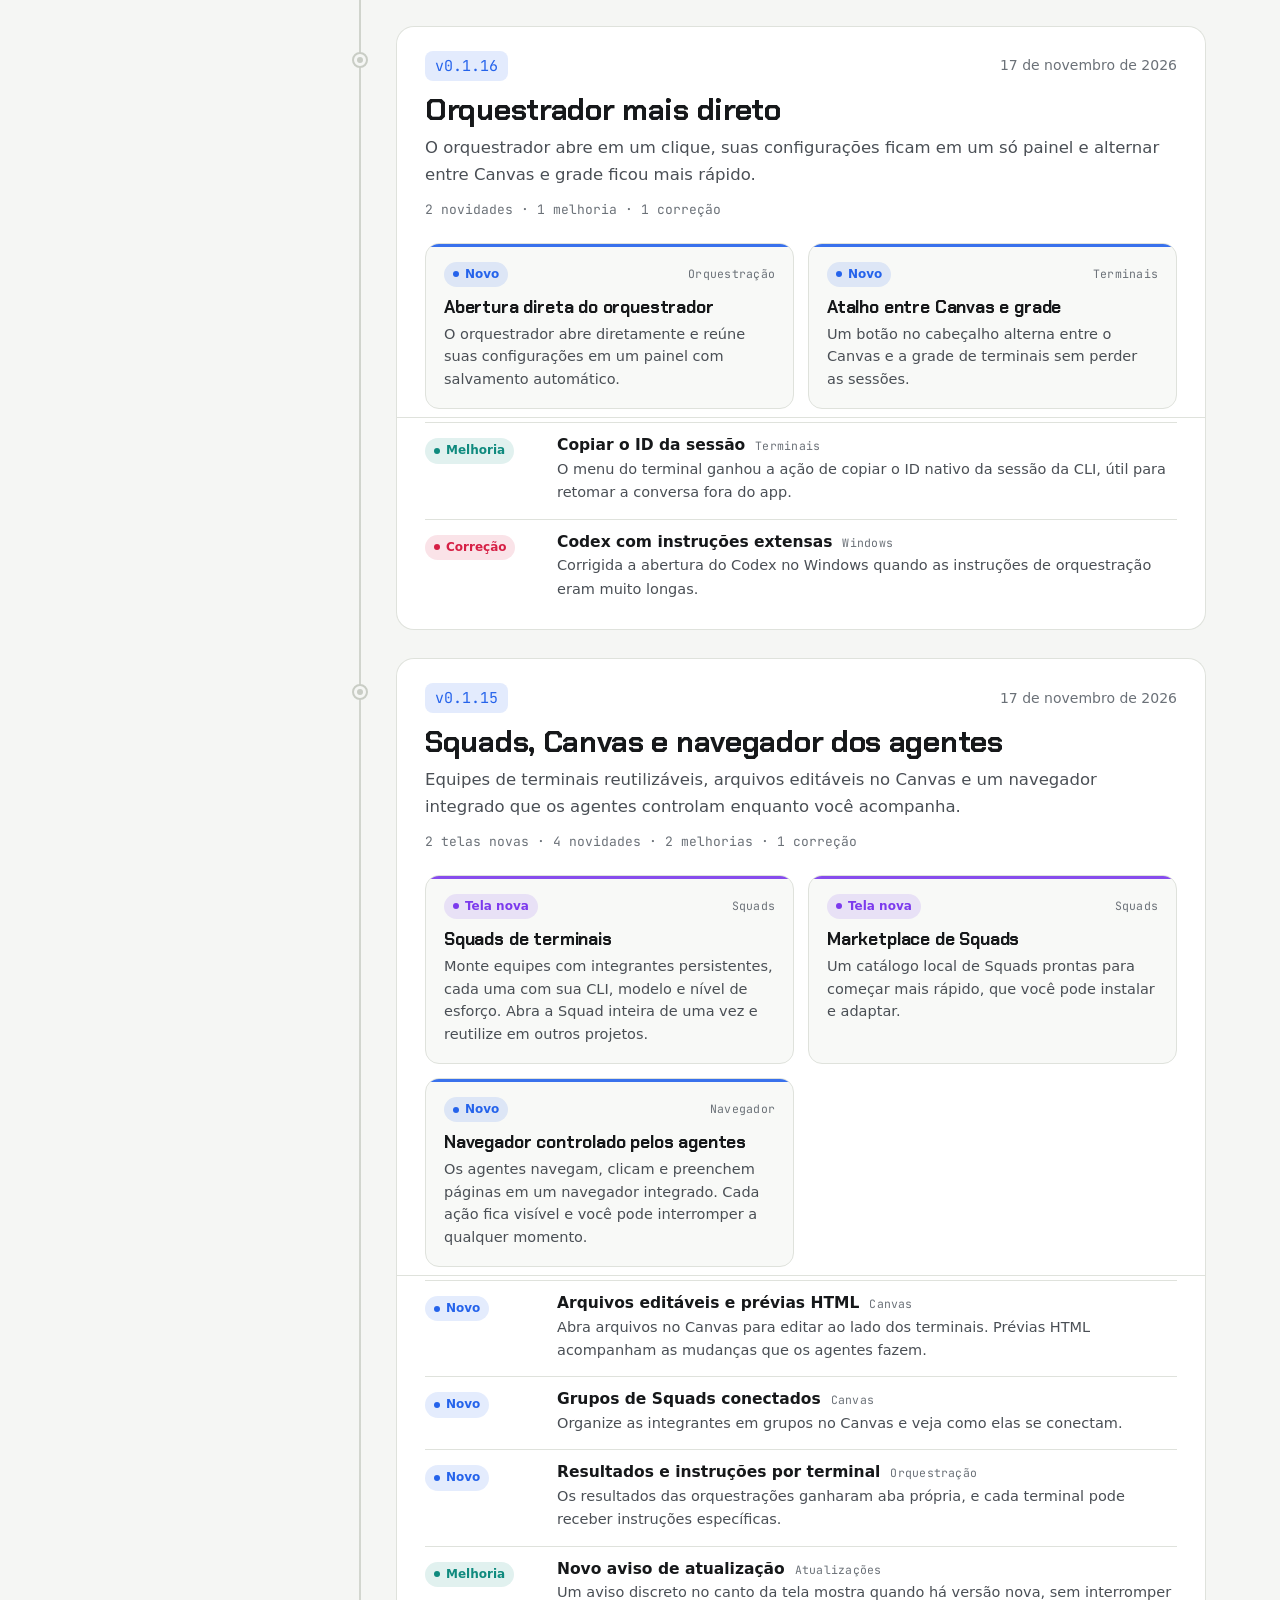
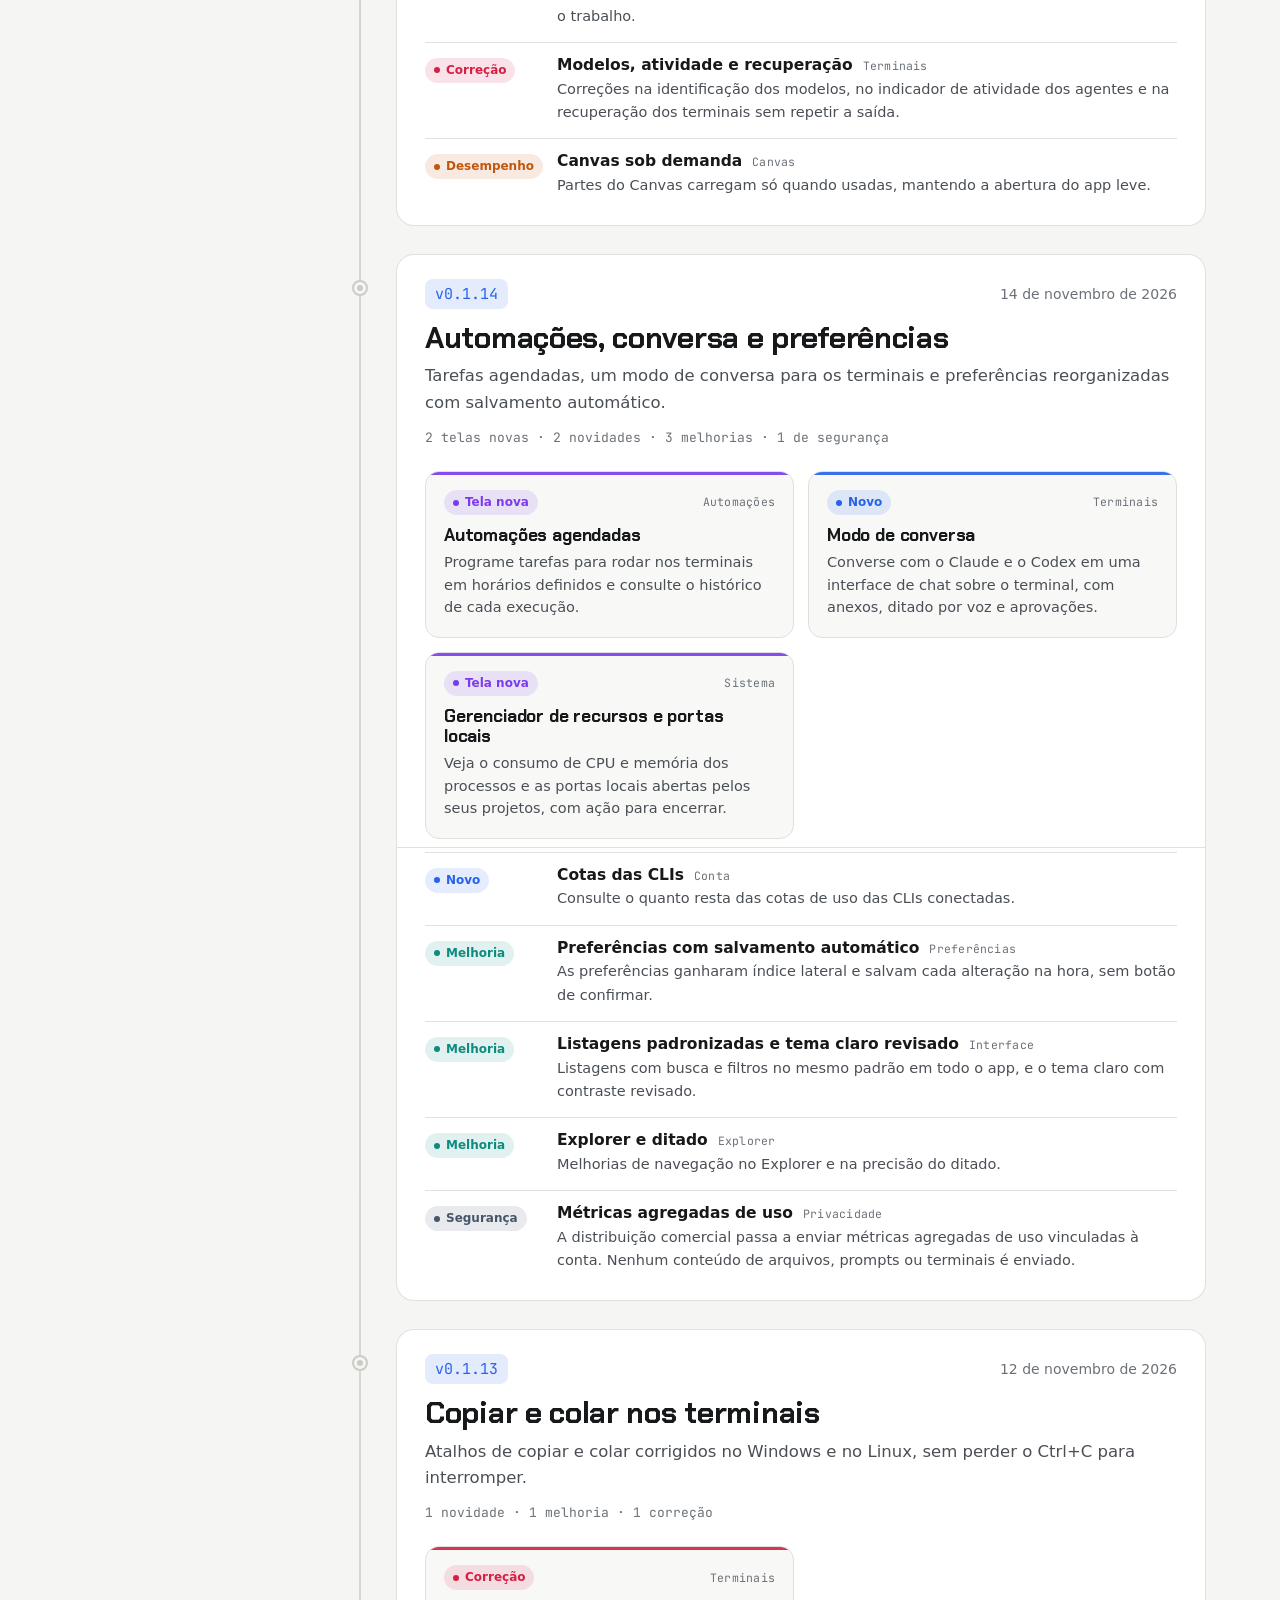
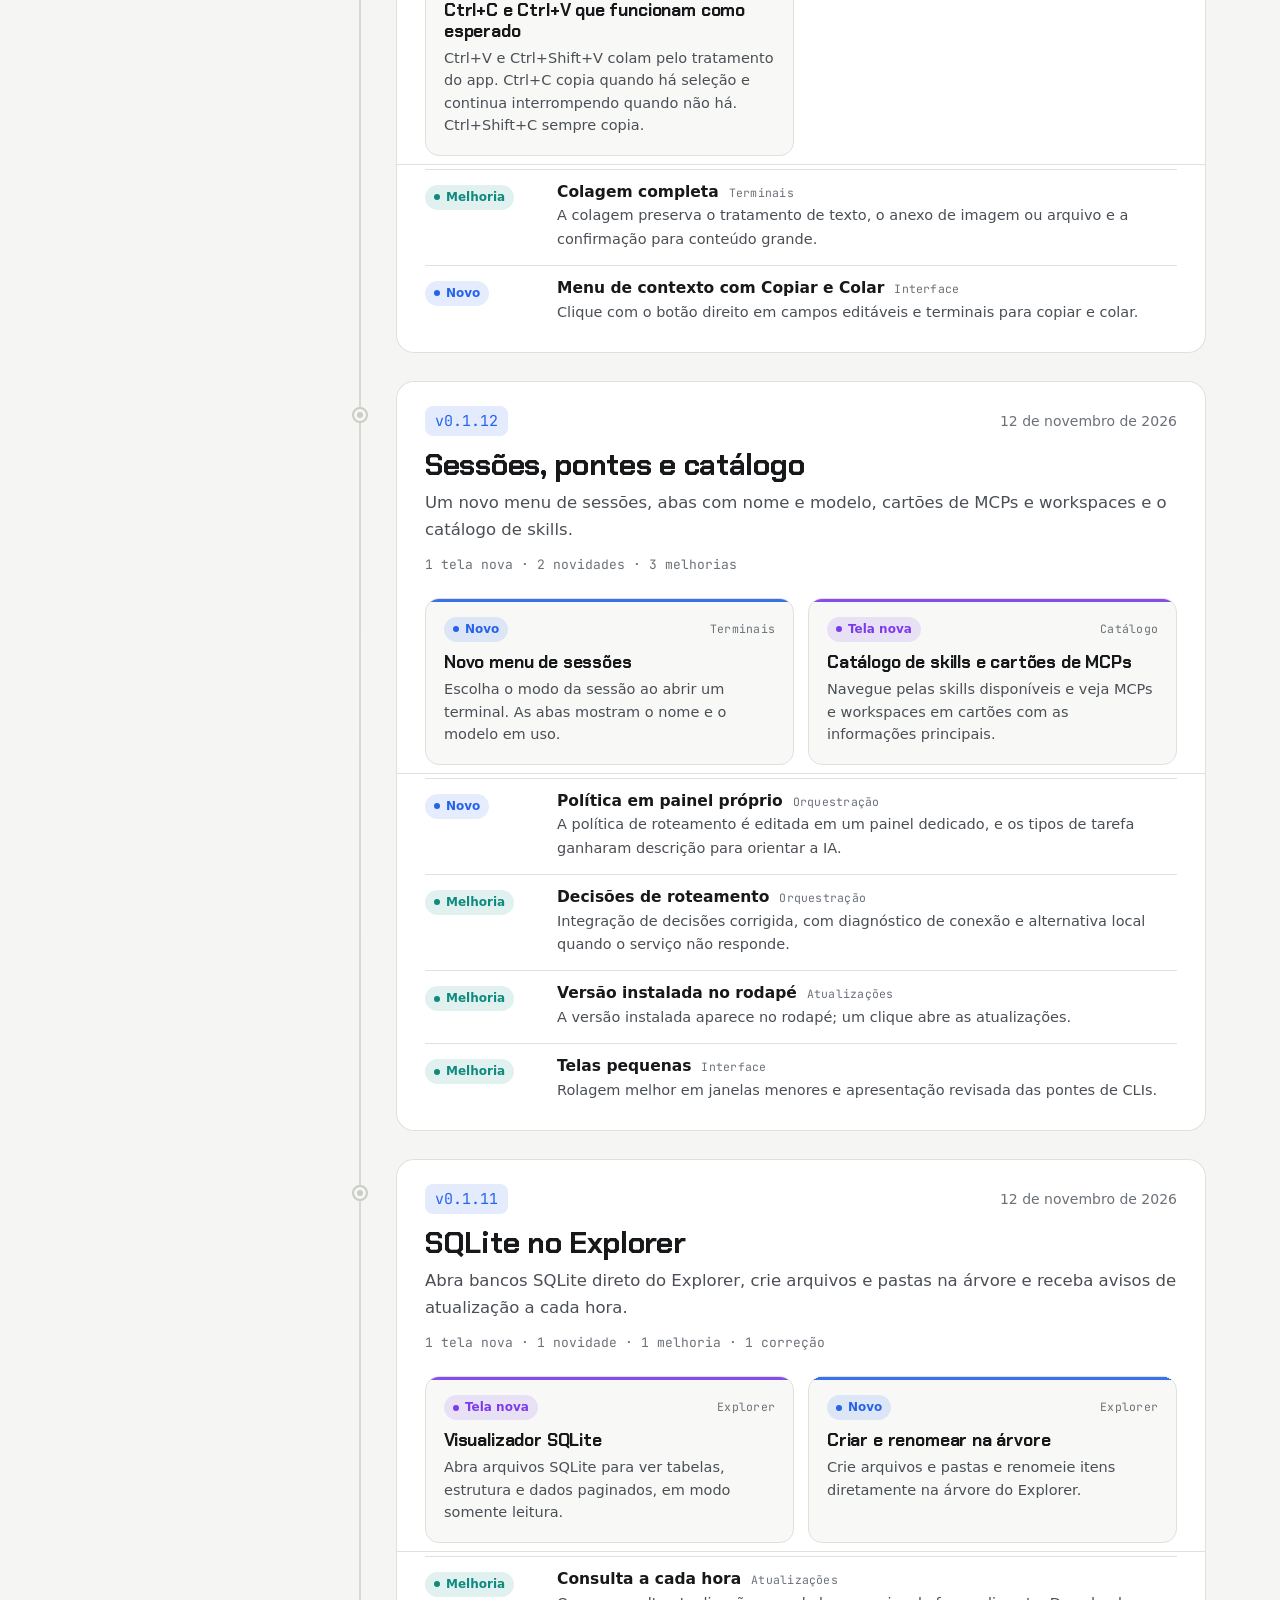
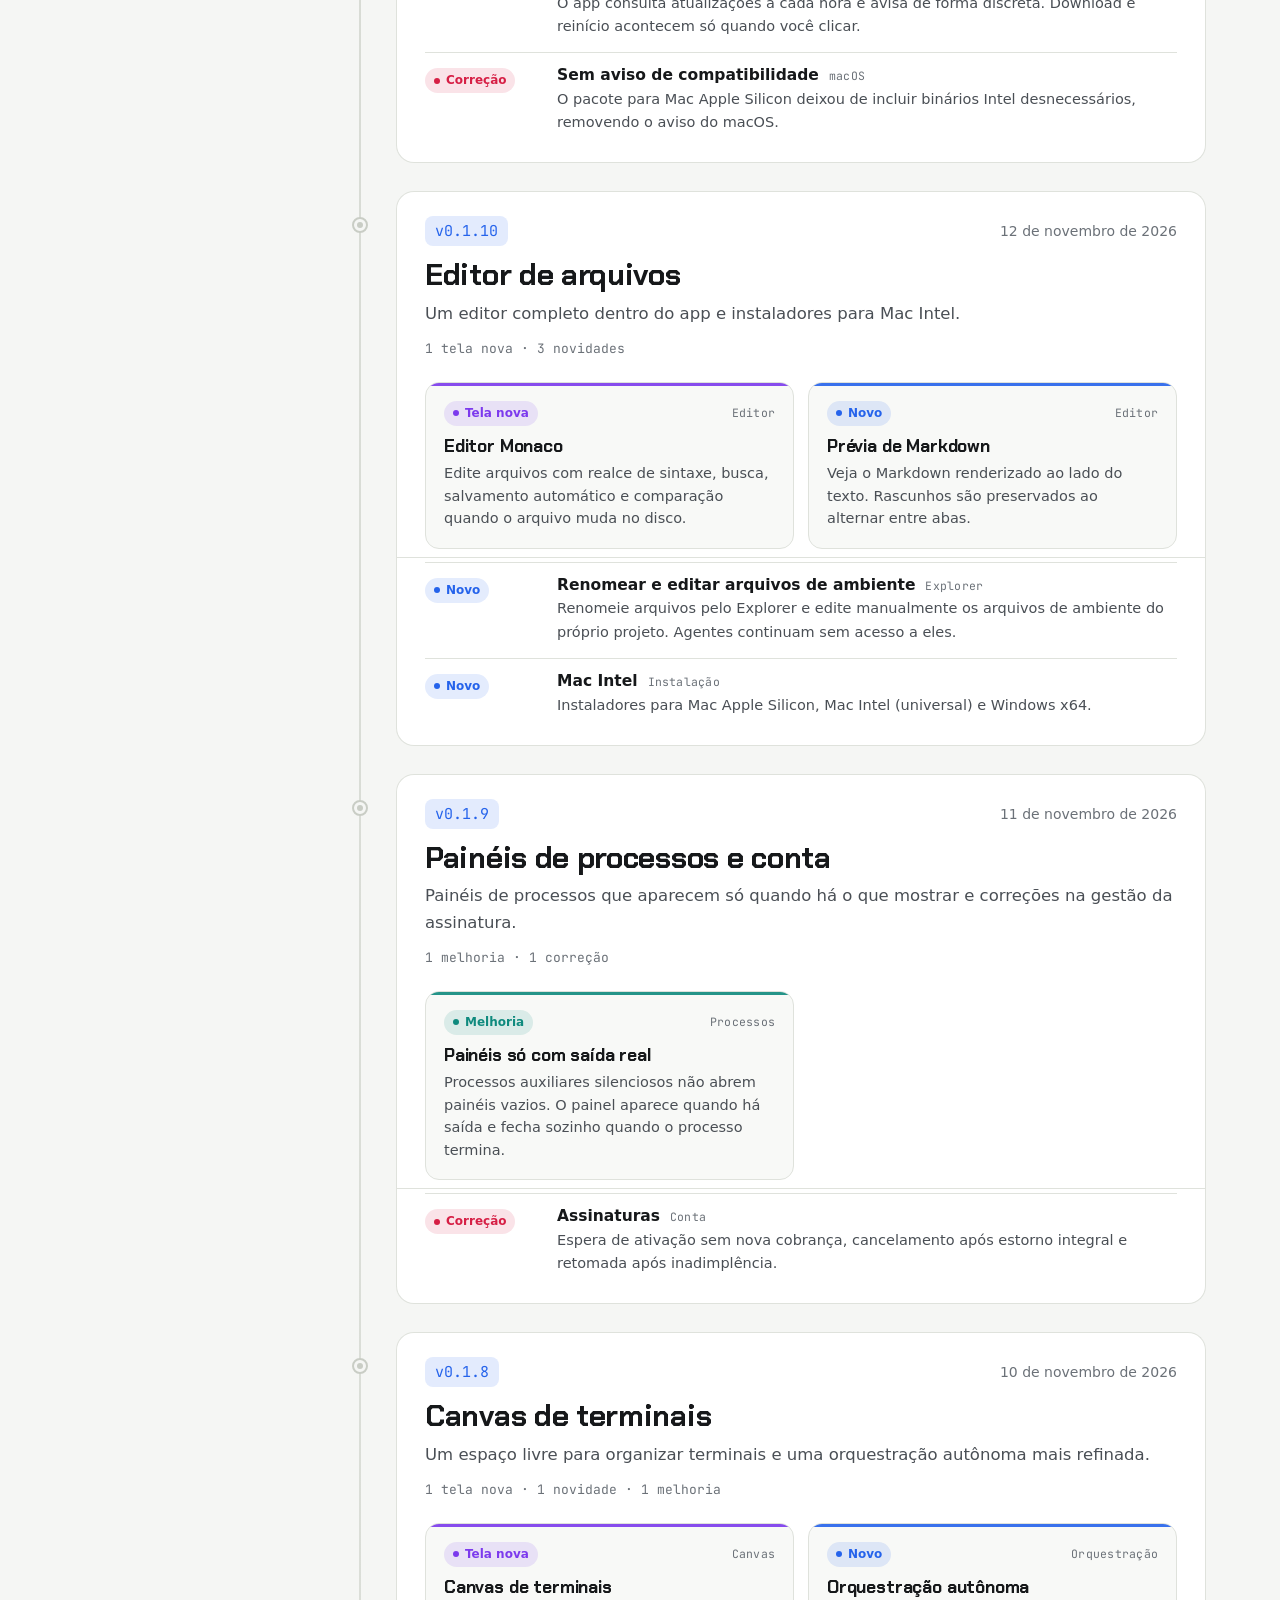
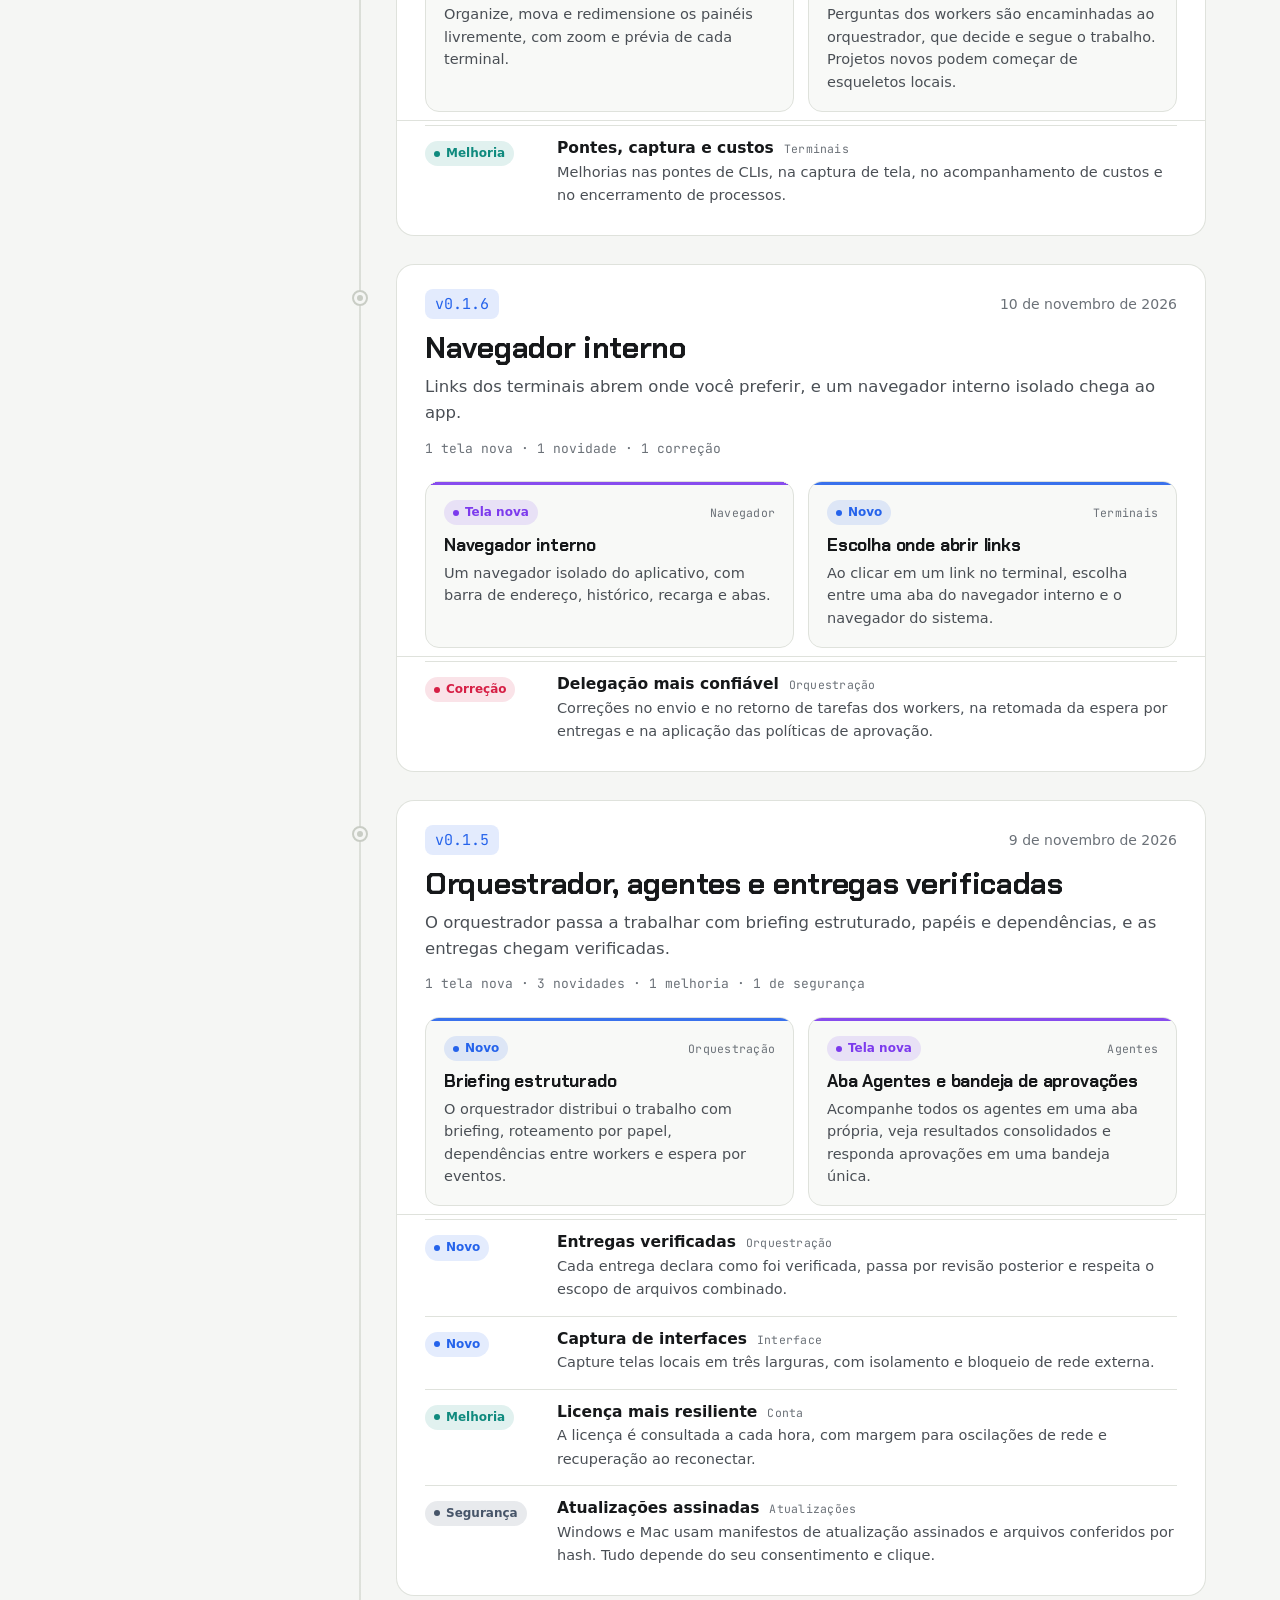
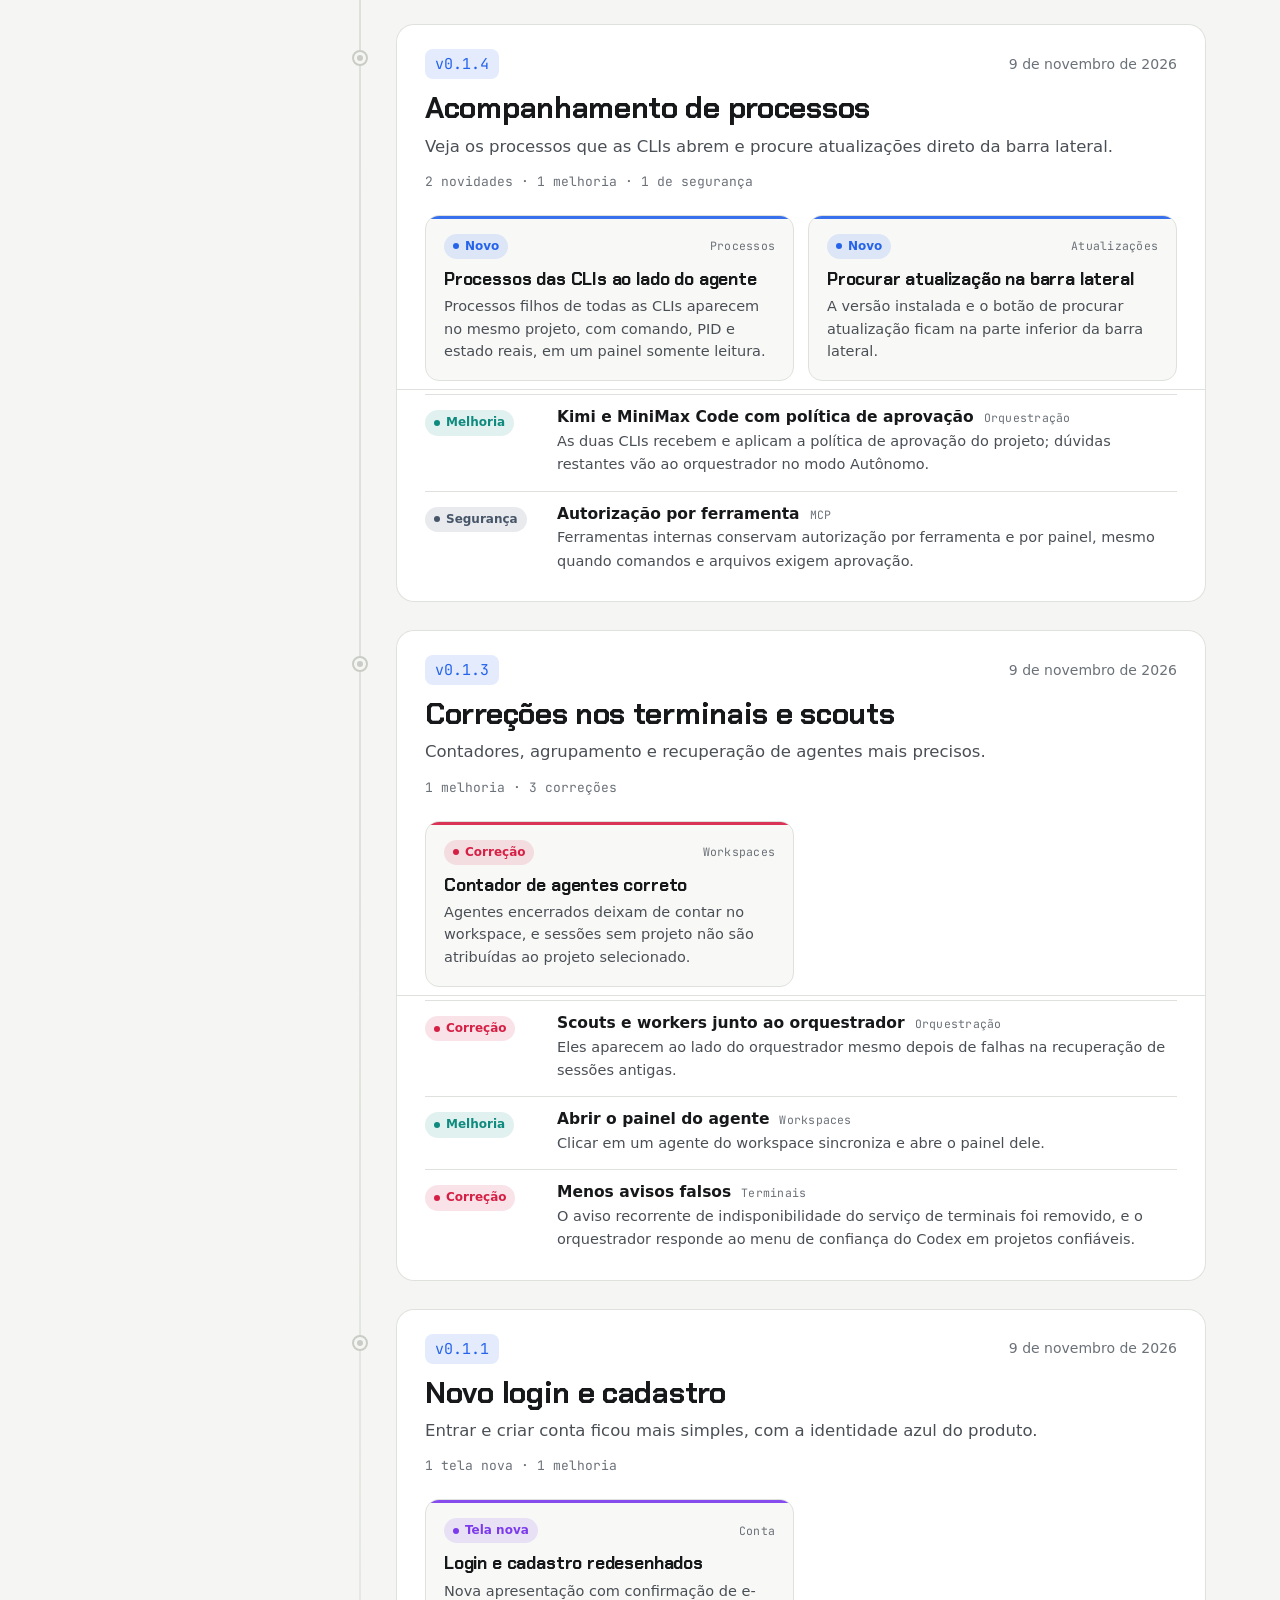
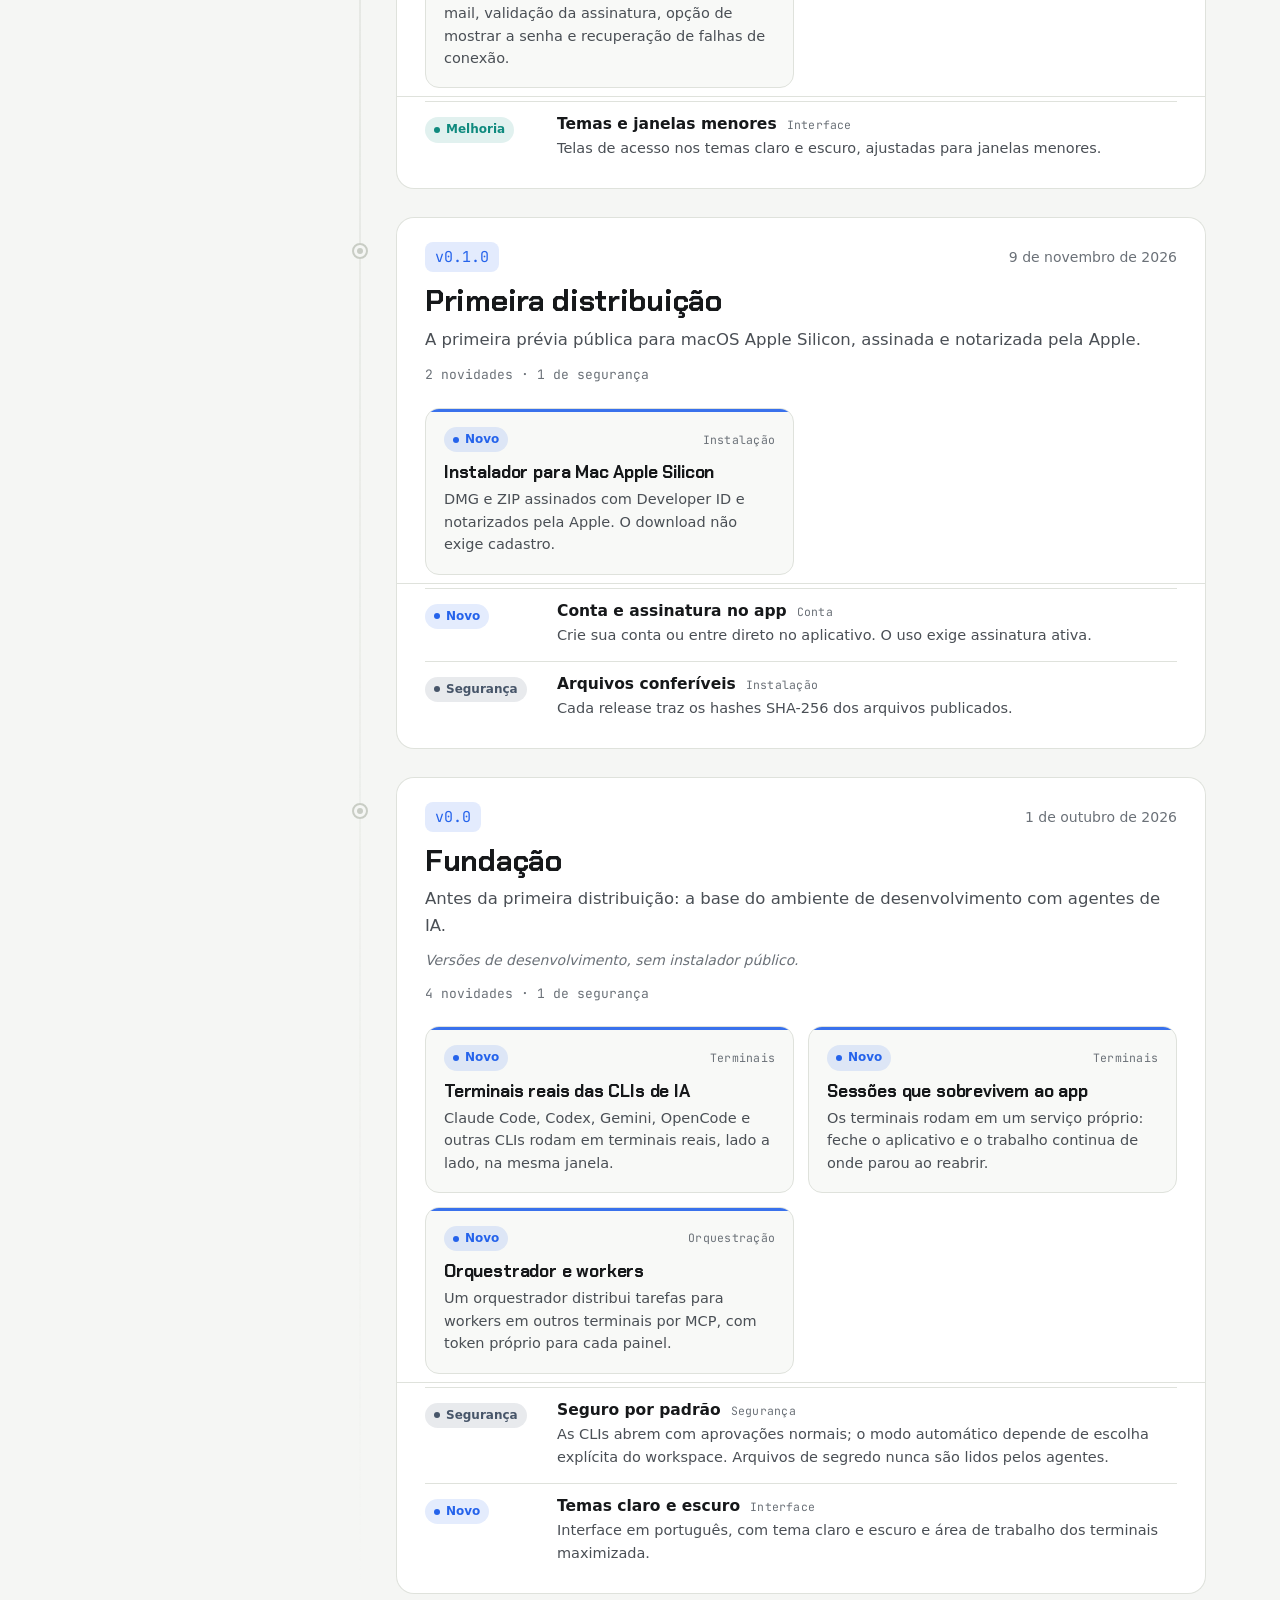
==== commit 72f6adbf: "novidades: versão 0.1.20" ====
--- a/novidades/index.html
+++ b/novidades/index.html
@@ -4,17 +4,17 @@
   <meta charset="utf-8">
   <meta name="viewport" content="width=device-width, initial-scale=1">
   <title>Novidades do Pylot.One</title>
-  <meta name="description" content="Tudo o que mudou no Pylot.One, versão a versão: telas novas, melhorias, correções e segurança. Versão mais recente: 0.1.19.">
+  <meta name="description" content="Tudo o que mudou no Pylot.One, versão a versão: telas novas, melhorias, correções e segurança. Versão mais recente: 0.1.20.">
   <meta name="color-scheme" content="light dark">
   <meta name="theme-color" content="#2563eb">
   <meta property="og:title" content="Novidades do Pylot.One">
-  <meta property="og:description" content="Versão 0.1.19: Bots, computador dos bots e modo Off.">
+  <meta property="og:description" content="Versão 0.1.20: Bots com Claude no Windows.">
   <link rel="icon" href="simbolo.svg" type="image/svg+xml">
   <link rel="preload" href="fontes/chakra-700.ttf" as="font" type="font/ttf" crossorigin>
   <link rel="stylesheet" href="estilo.css">
   <script>try{var t=localStorage.getItem("nv-tema");if(t==="claro"||t==="escuro")document.documentElement.dataset.tema=t;}catch(e){}</script>
 </head>
-<body data-ultima="0.1.19">
+<body data-ultima="0.1.20">
   <a class="nv-pular" href="#conteudo">Pular para as versões</a>
   <header class="nv-topo">
     <div class="nv-topo-dentro">
@@ -41,15 +41,15 @@
         <h1 id="nv-heroi-titulo">Tudo o que mudou,<br><span>versão a versão.</span></h1>
         <p class="nv-heroi-texto">Telas novas, melhorias, correções e segurança: o registro completo da evolução do Pylot.One, da fundação até hoje.</p>
         <dl class="nv-numeros">
-          <div><dt>versões</dt><dd>19</dd></div>
-          <div><dt>mudanças registradas</dt><dd>92</dd></div>
+          <div><dt>versões</dt><dd>20</dd></div>
+          <div><dt>mudanças registradas</dt><dd>95</dd></div>
           <div><dt>telas novas</dt><dd>12</dd></div>
         </dl>
-        <a class="nv-cartao-ultima" href="#v0.1.19">
+        <a class="nv-cartao-ultima" href="#v0.1.20">
           <span class="nv-cartao-rotulo">Mais recente</span>
-          <span class="nv-cartao-versao">v0.1.19</span>
-          <span class="nv-cartao-titulo">Bots, computador dos bots e modo Off</span>
-          <span class="nv-cartao-data">22 de novembro de 2026</span>
+          <span class="nv-cartao-versao">v0.1.20</span>
+          <span class="nv-cartao-titulo">Bots com Claude no Windows</span>
+          <span class="nv-cartao-data">23 de novembro de 2026</span>
           <span class="nv-cartao-seta" aria-hidden="true">→</span>
         </a>
       </div>
@@ -88,6 +88,7 @@
       <aside class="nv-indice" aria-label="Versões">
         <p class="nv-indice-rotulo">Versões</p>
         <ol>
+            <li><a href="#v0.1.20" data-alvo="v0.1.20"><span class="nv-indice-versao">v0.1.20</span><span class="nv-indice-titulo">Bots com Claude no Windows</span></a></li>
             <li><a href="#v0.1.19" data-alvo="v0.1.19"><span class="nv-indice-versao">v0.1.19</span><span class="nv-indice-titulo">Bots, computador dos bots e modo Off</span></a></li>
             <li><a href="#v0.1.18" data-alvo="v0.1.18"><span class="nv-indice-versao">v0.1.18</span><span class="nv-indice-titulo">Squads no Canvas, abas e esqueletos</span></a></li>
             <li><a href="#v0.1.17" data-alvo="v0.1.17"><span class="nv-indice-versao">v0.1.17</span><span class="nv-indice-titulo">Terminais sem teto por janela</span></a></li>
@@ -110,12 +111,50 @@
         </ol>
       </aside>
       <div class="nv-linha">
+      <section class="nv-versao" id="v0.1.20" data-versao="0.1.20" aria-labelledby="v0.1.20-titulo">
+        <div class="nv-marco" aria-hidden="true"><span></span></div>
+        <header class="nv-versao-cabecalho">
+          <div class="nv-versao-meta">
+            <a class="nv-numero" href="#v0.1.20">v0.1.20</a>
+            <span class="nv-etiqueta nv-etiqueta-ultima">Mais recente</span>
+            <span class="nv-etiqueta nv-etiqueta-instalada" hidden>Sua versão</span>
+            <time datetime="2026-11-23">23 de novembro de 2026</time>
+          </div>
+          <h2 id="v0.1.20-titulo">Bots com Claude no Windows</h2>
+          <p class="nv-resumo">Correção para quem usa o Claude no Windows: os bots voltam a responder e o terminal avisa quando não consegue iniciar.</p>
+          
+          <p class="nv-contagem">1 melhoria · 2 correções</p>
+        </header>
+        <div class="nv-destaques">
+          <article class="nv-destaque" data-tipo="correcao">
+            <div class="nv-destaque-topo"><span class="nv-selo" data-tipo="correcao">Correção</span><span class="nv-area">Bots</span></div>
+            <h4>Bots com Claude voltam a responder no Windows</h4>
+            <p>Com o Claude instalado pelo npm no Windows, o terminal do bot abria preto e o bot ficava trabalhando sem responder. Agora o Claude abre normalmente e o bot responde.</p>
+          </article>
+        </div>
+        <ul class="nv-itens">
+          <li class="nv-item" data-tipo="correcao">
+            <span class="nv-selo" data-tipo="correcao">Correção</span>
+            <div class="nv-item-corpo">
+              <h4>Claude abre com preferências, Squads e pedidos longos no Windows <span class="nv-area">Terminais</span></h4>
+              <p>Preferências gravadas, agentes de Squad e painéis abertos com um pedido de várias linhas não impedem mais o Claude de iniciar no Windows.</p>
+            </div>
+          </li>
+          <li class="nv-item" data-tipo="melhoria">
+            <span class="nv-selo" data-tipo="melhoria">Melhoria</span>
+            <div class="nv-item-corpo">
+              <h4>Terminal avisa quando não consegue iniciar <span class="nv-area">Terminais</span></h4>
+              <p>Se um terminal não conseguir iniciar, ele mostra o motivo e encerra, em vez de ficar com a tela preta.</p>
+            </div>
+          </li>
+        </ul>
+      </section>
       <section class="nv-versao" id="v0.1.19" data-versao="0.1.19" aria-labelledby="v0.1.19-titulo">
         <div class="nv-marco" aria-hidden="true"><span></span></div>
         <header class="nv-versao-cabecalho">
           <div class="nv-versao-meta">
             <a class="nv-numero" href="#v0.1.19">v0.1.19</a>
-            <span class="nv-etiqueta nv-etiqueta-ultima">Mais recente</span>
+            
             <span class="nv-etiqueta nv-etiqueta-instalada" hidden>Sua versão</span>
             <time datetime="2026-11-22">22 de novembro de 2026</time>
           </div>
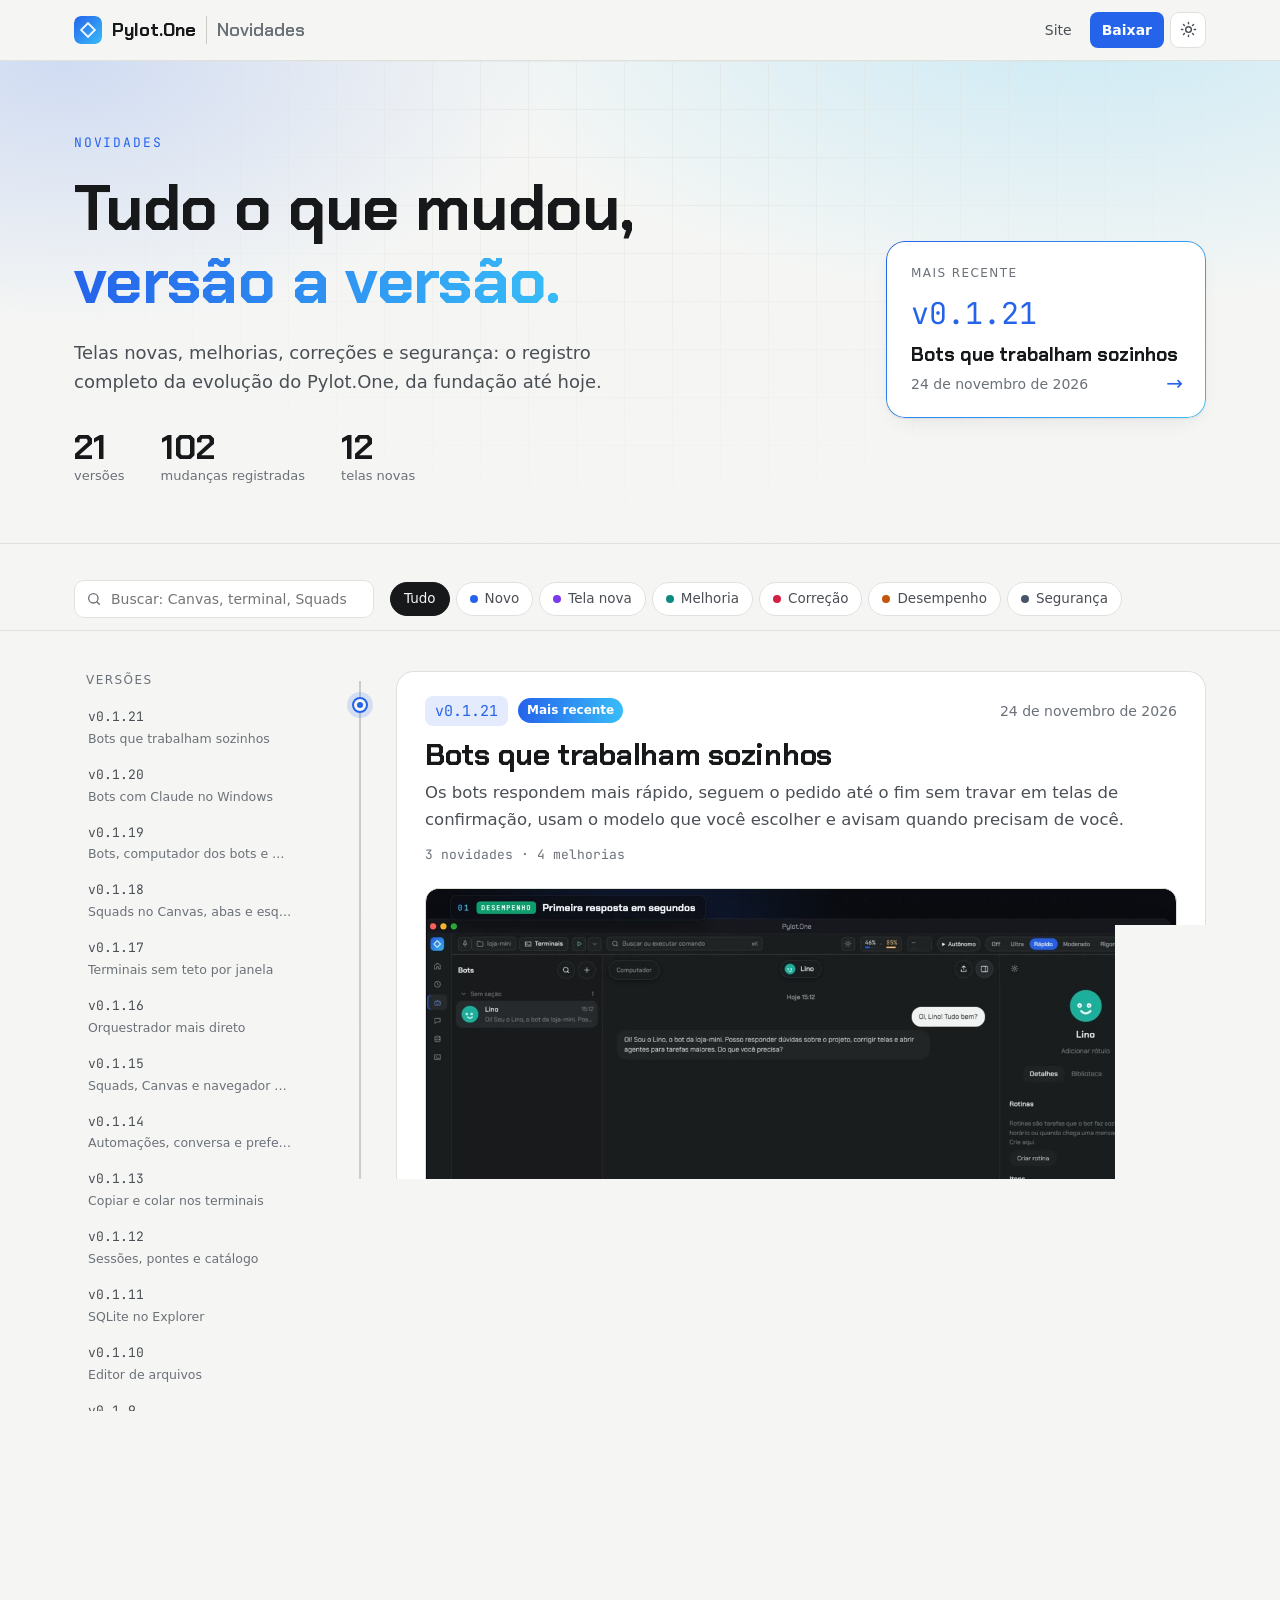
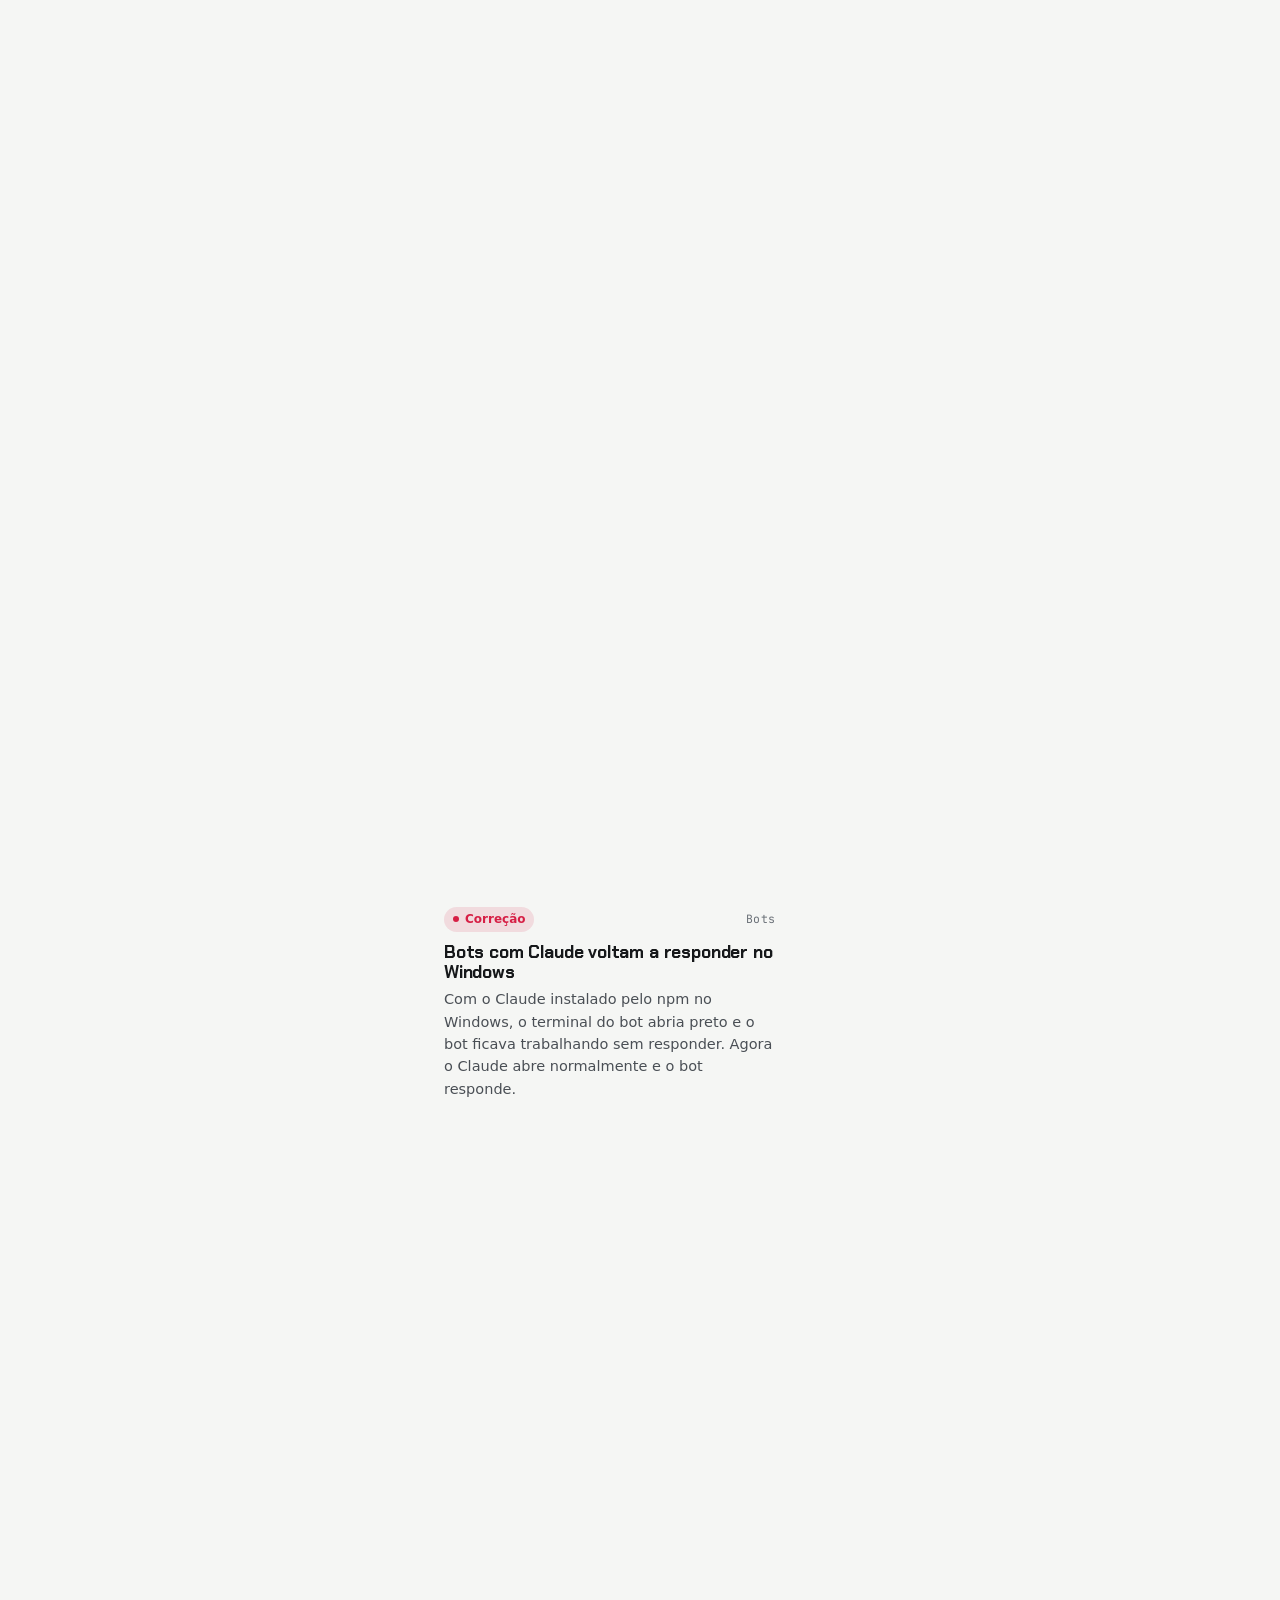
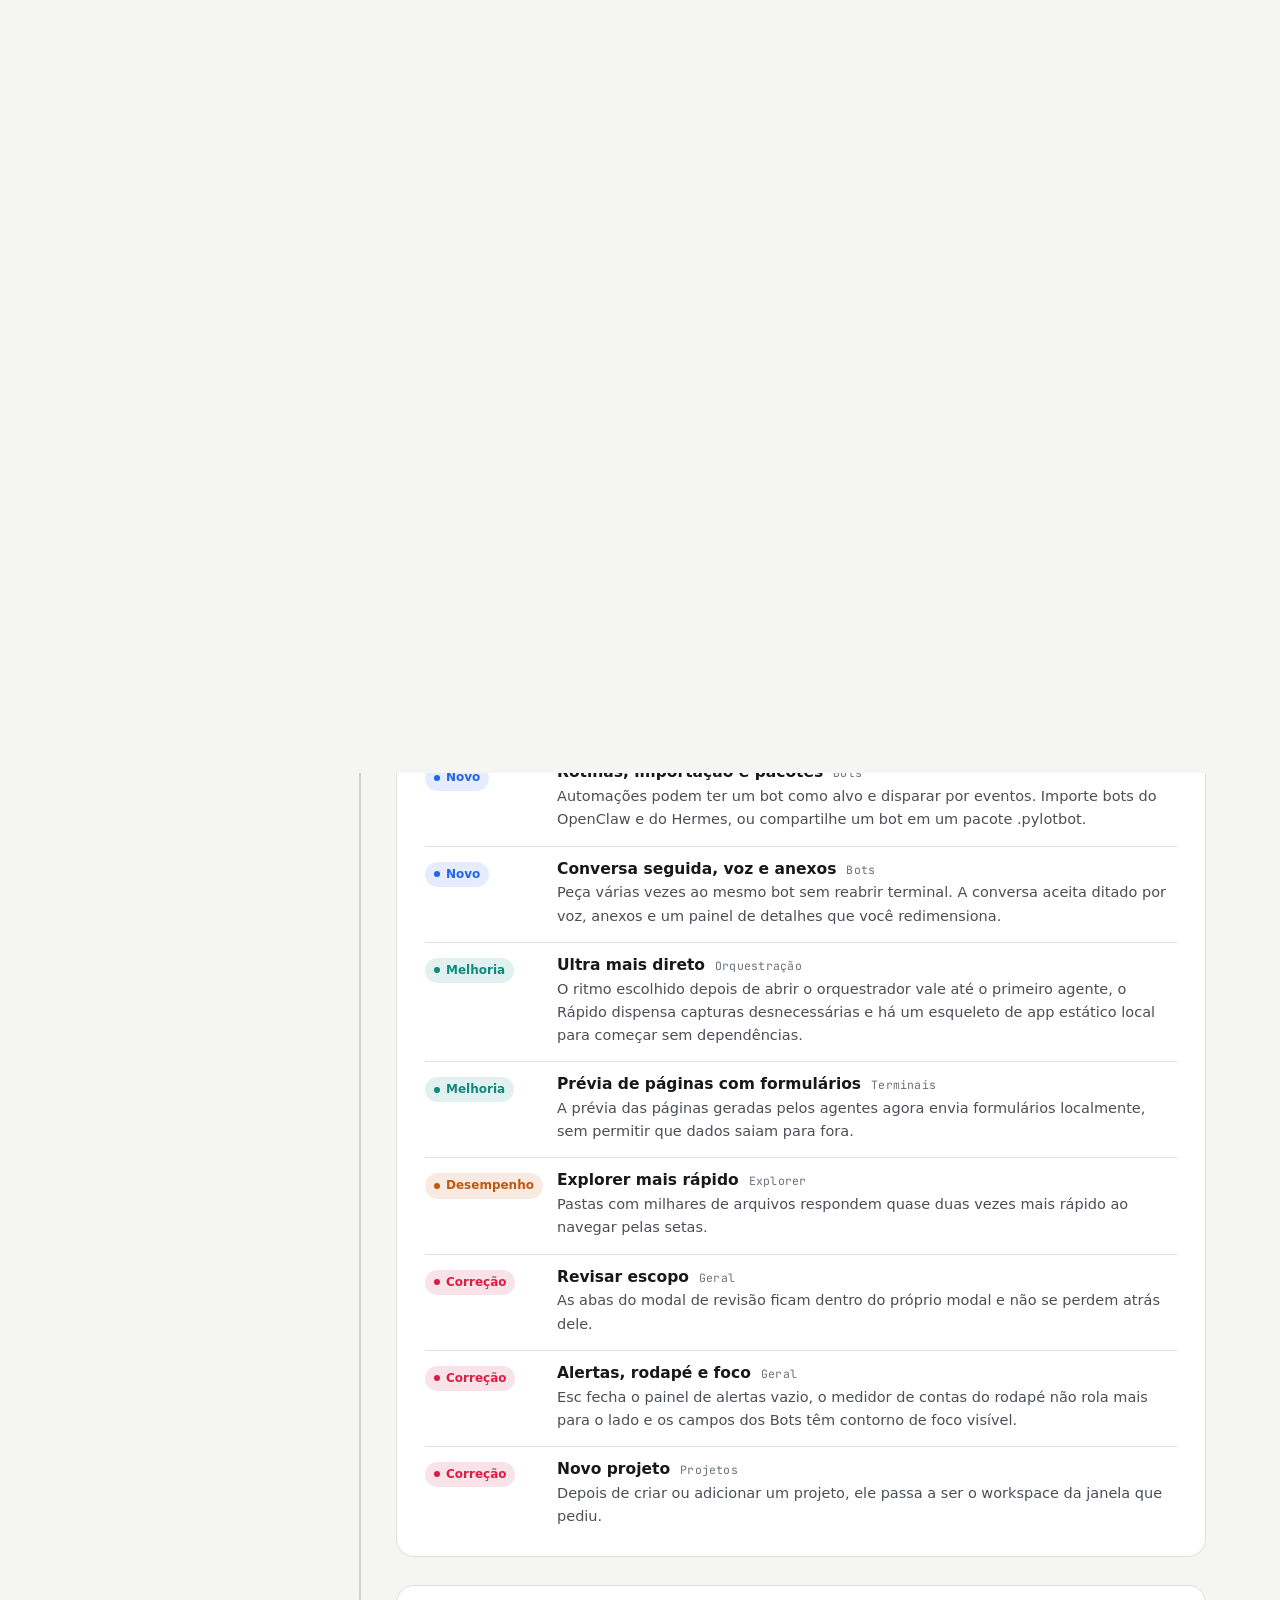
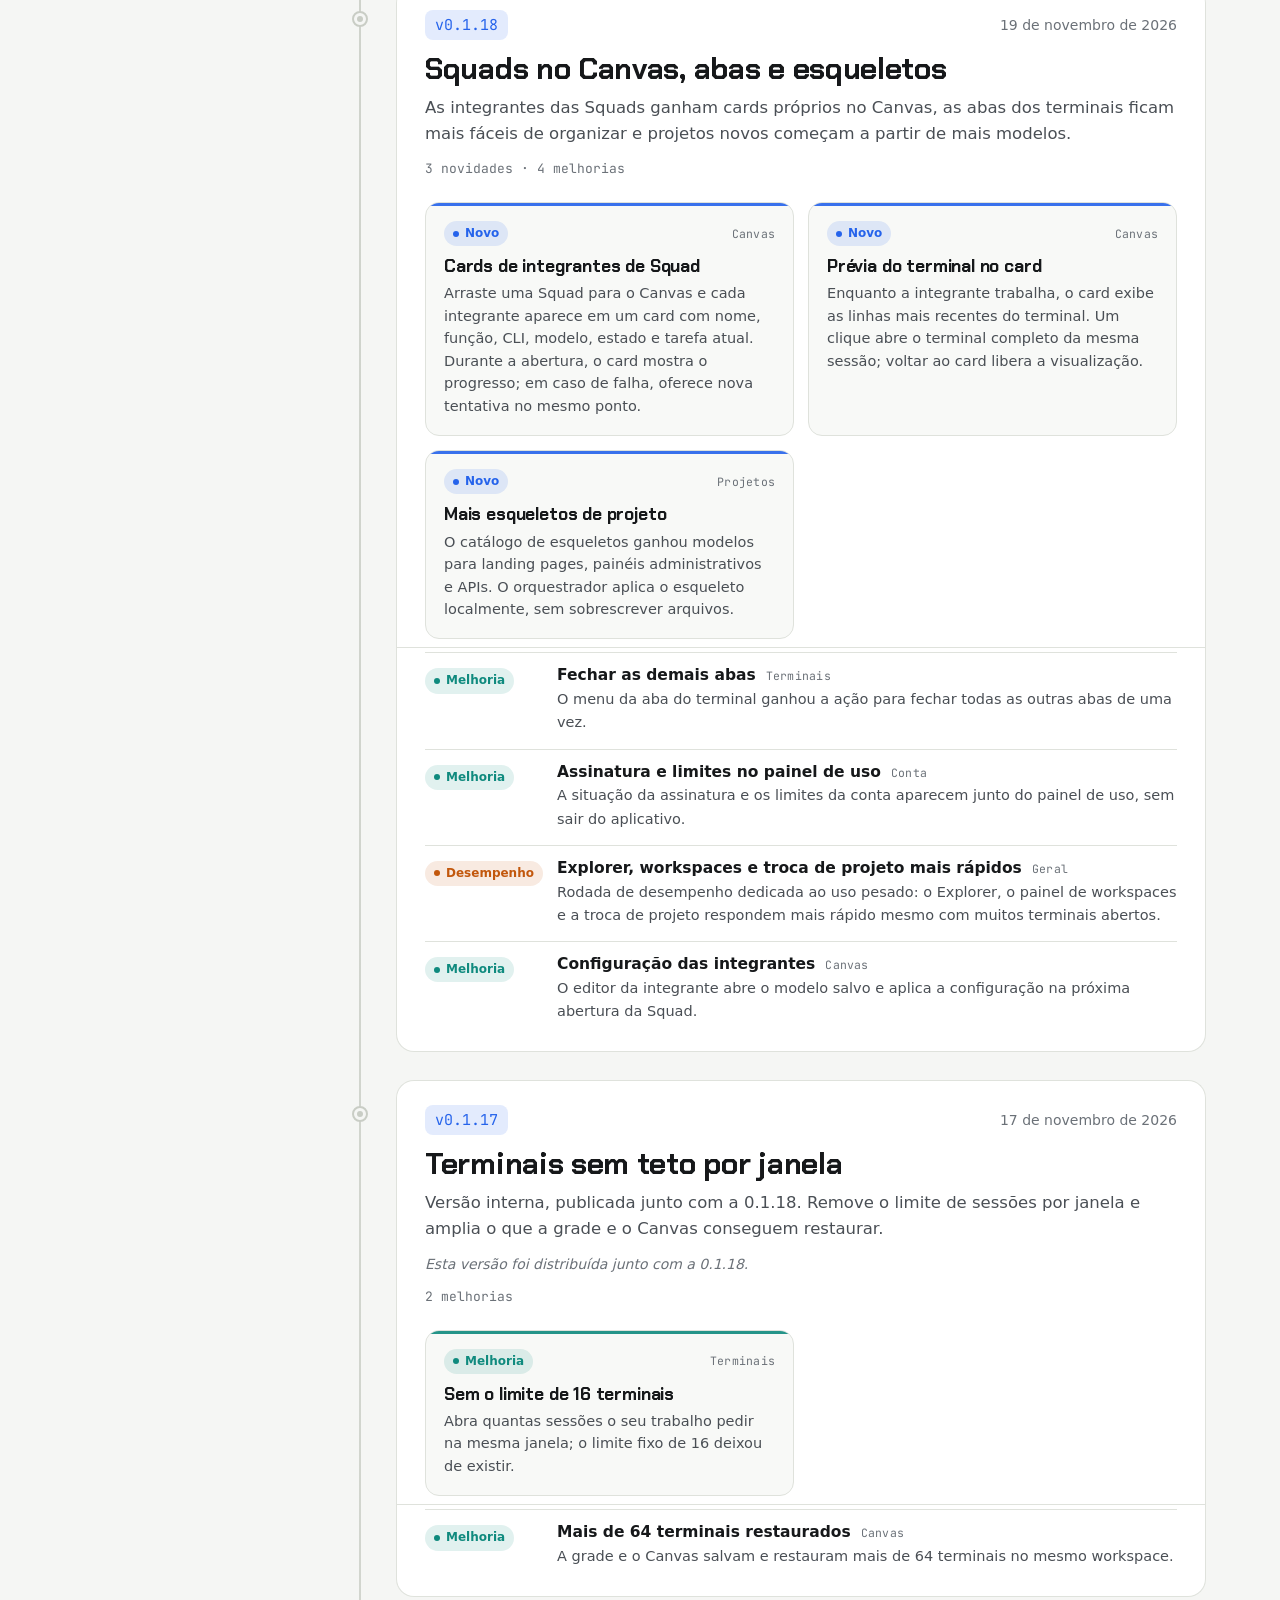
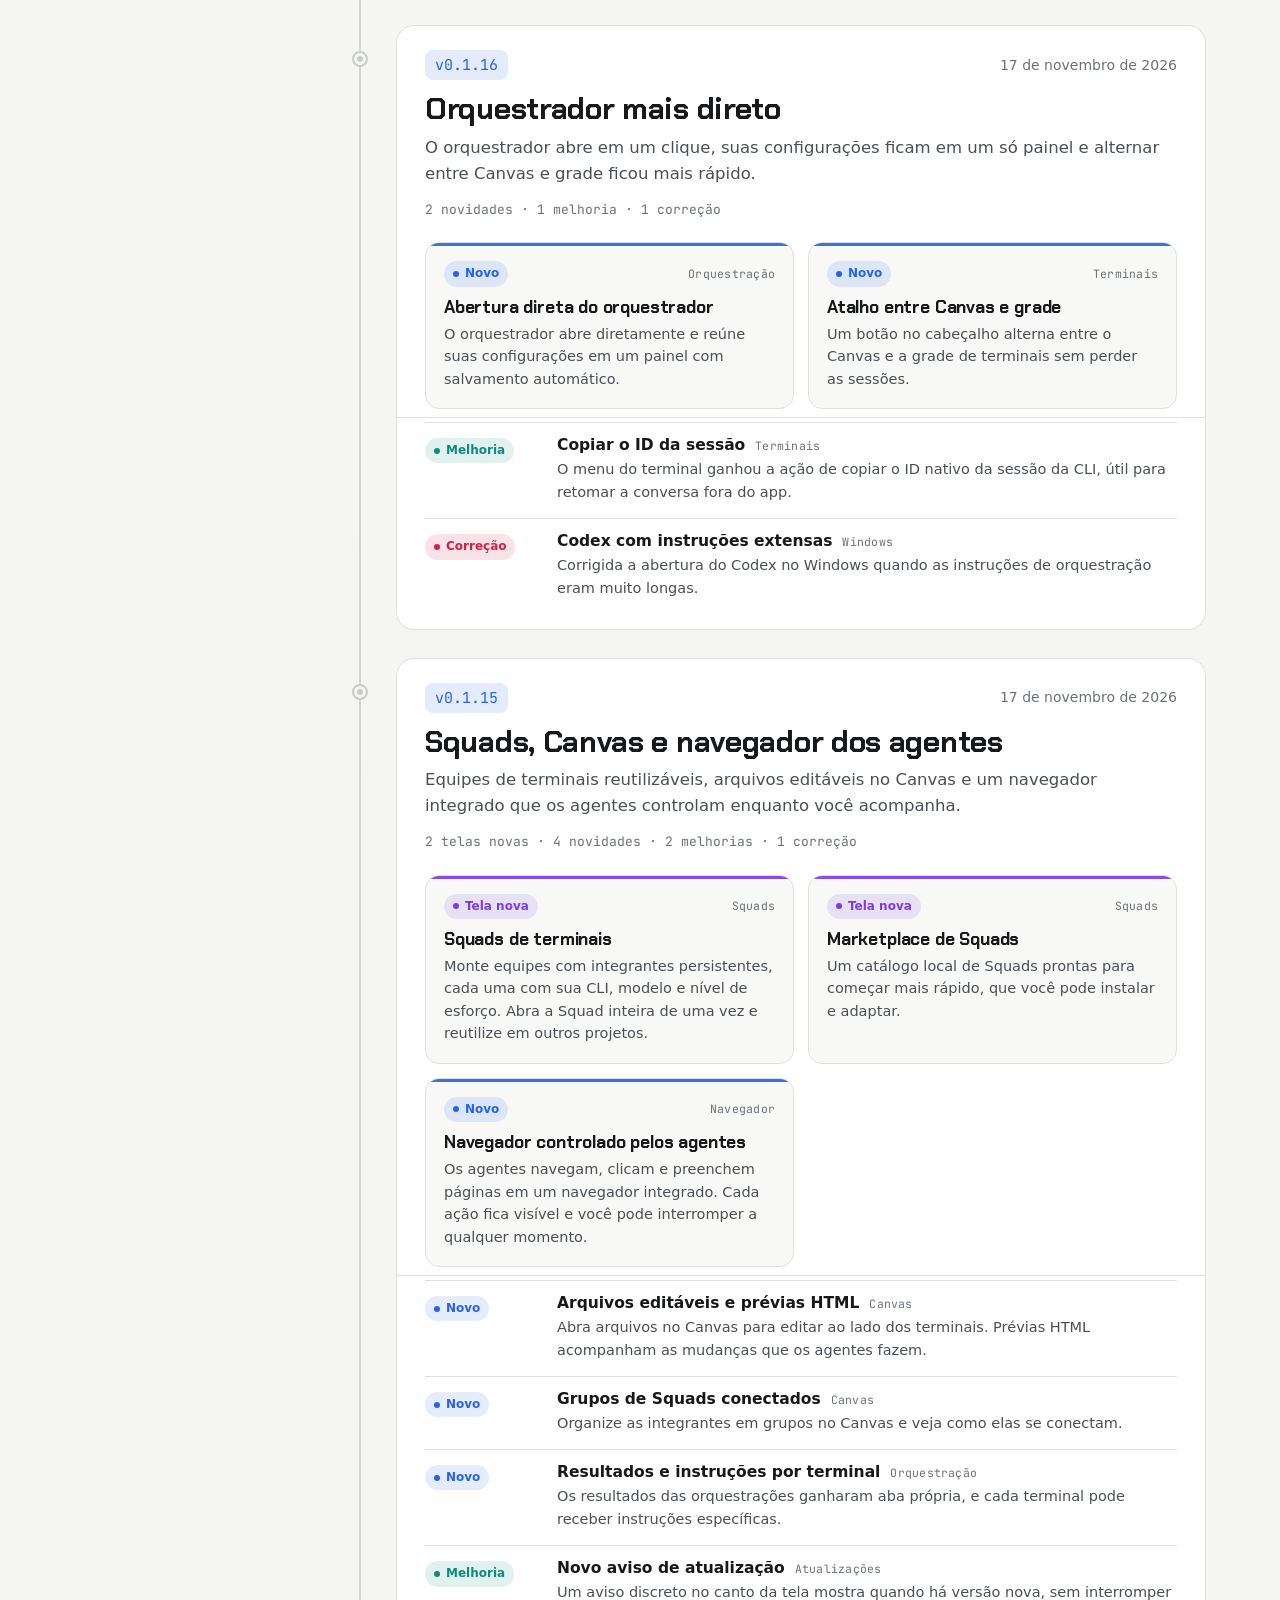
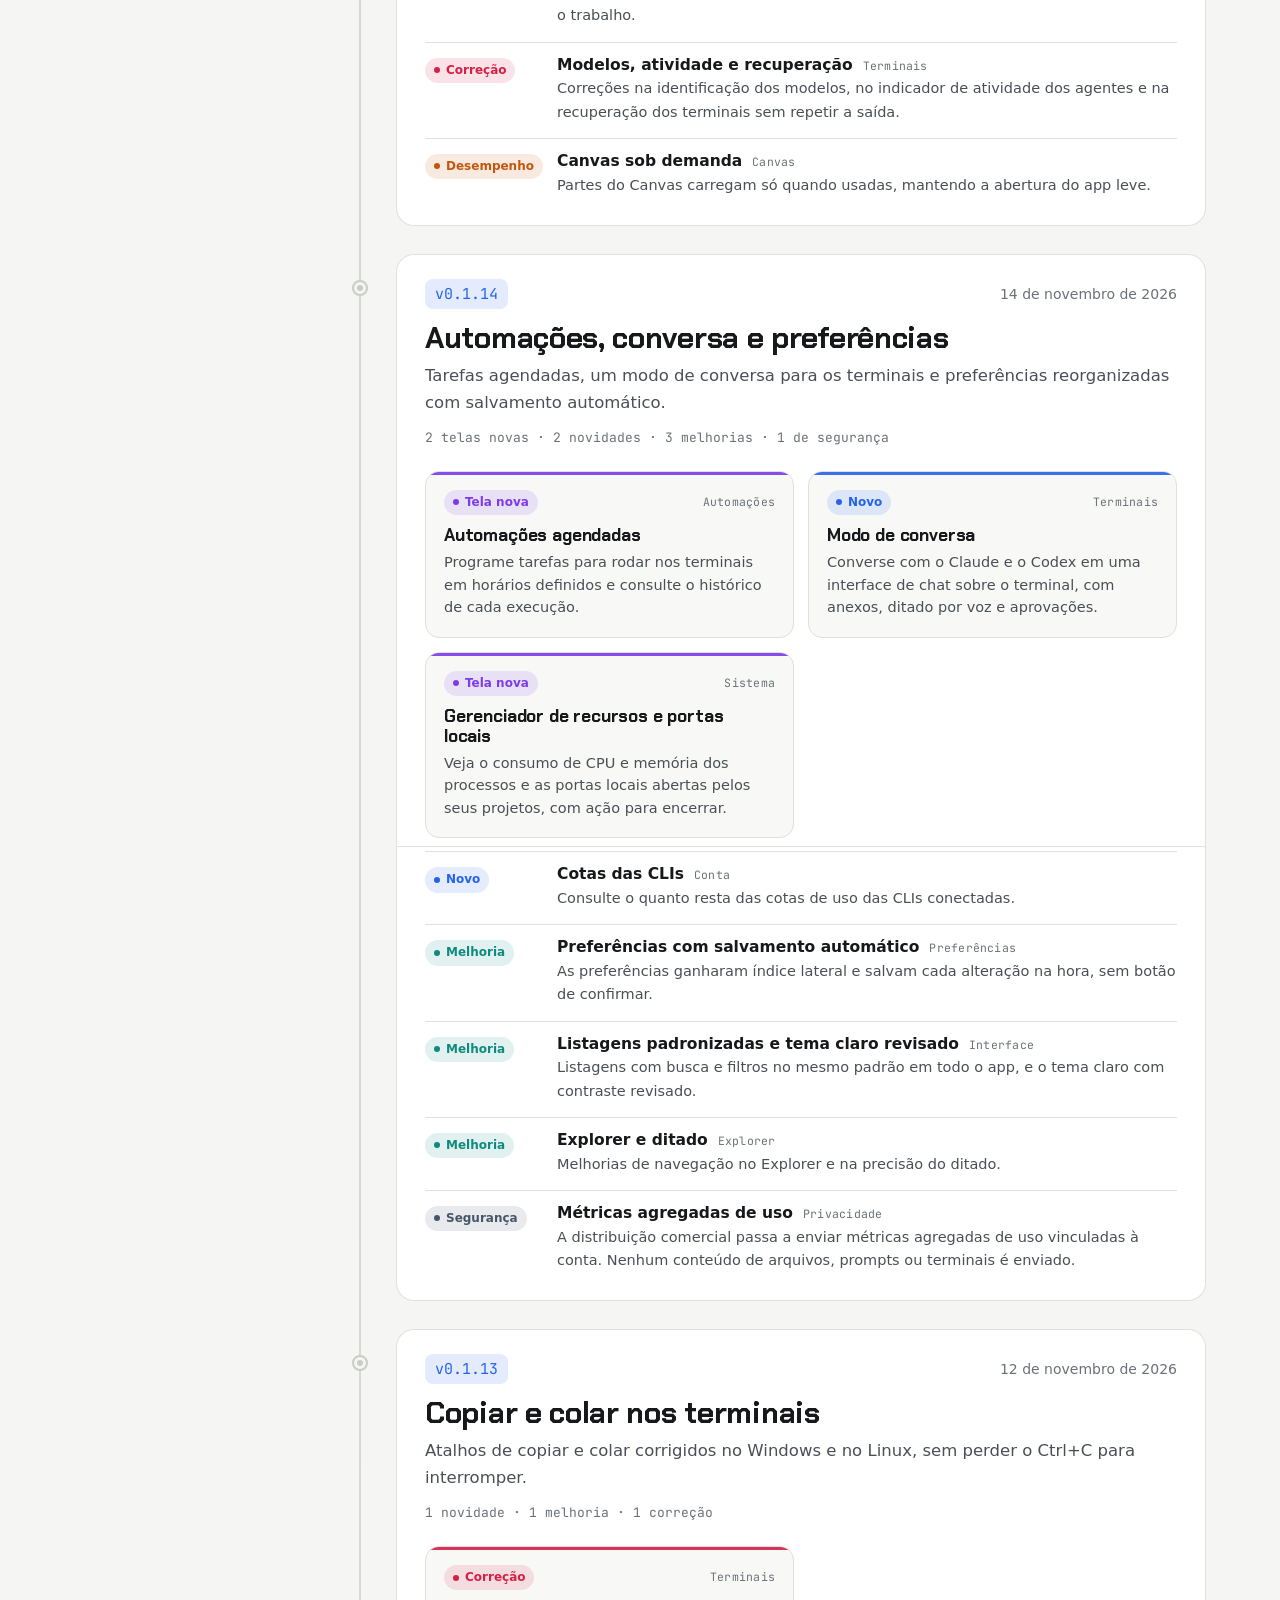
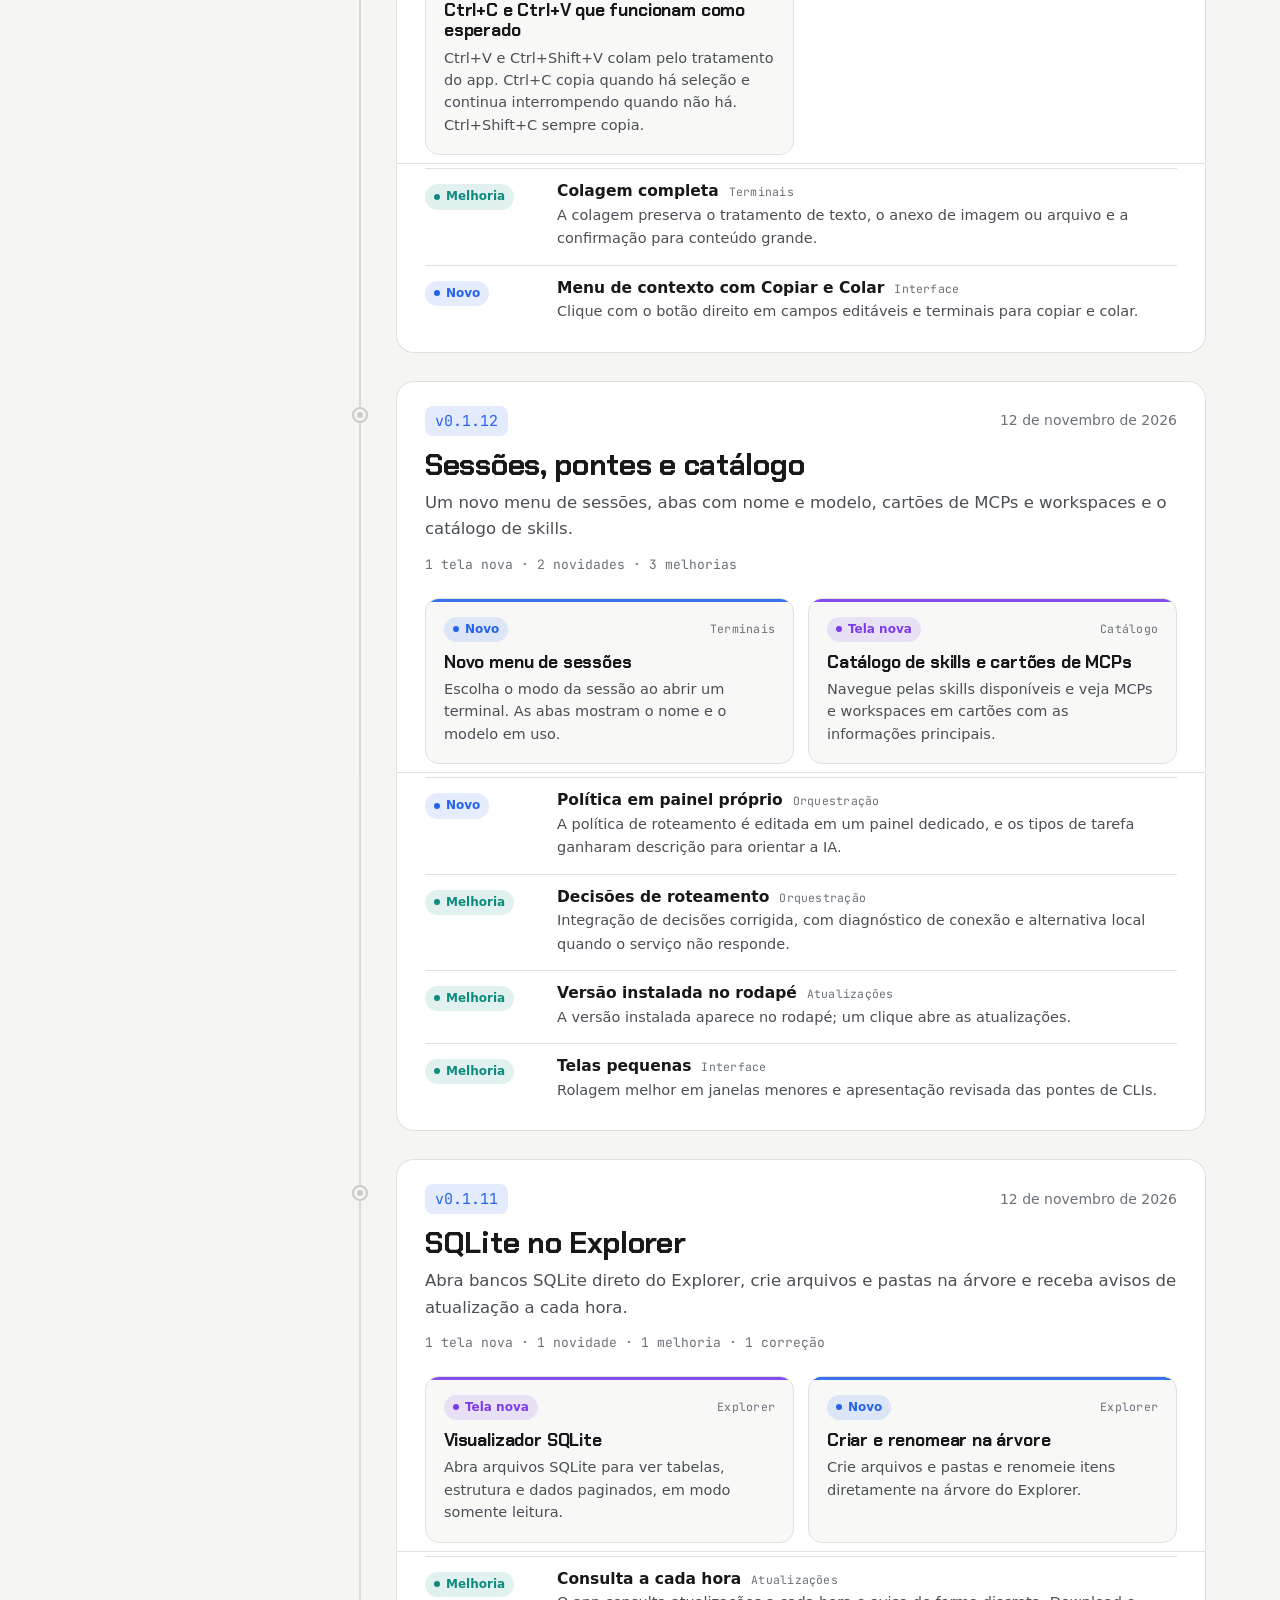
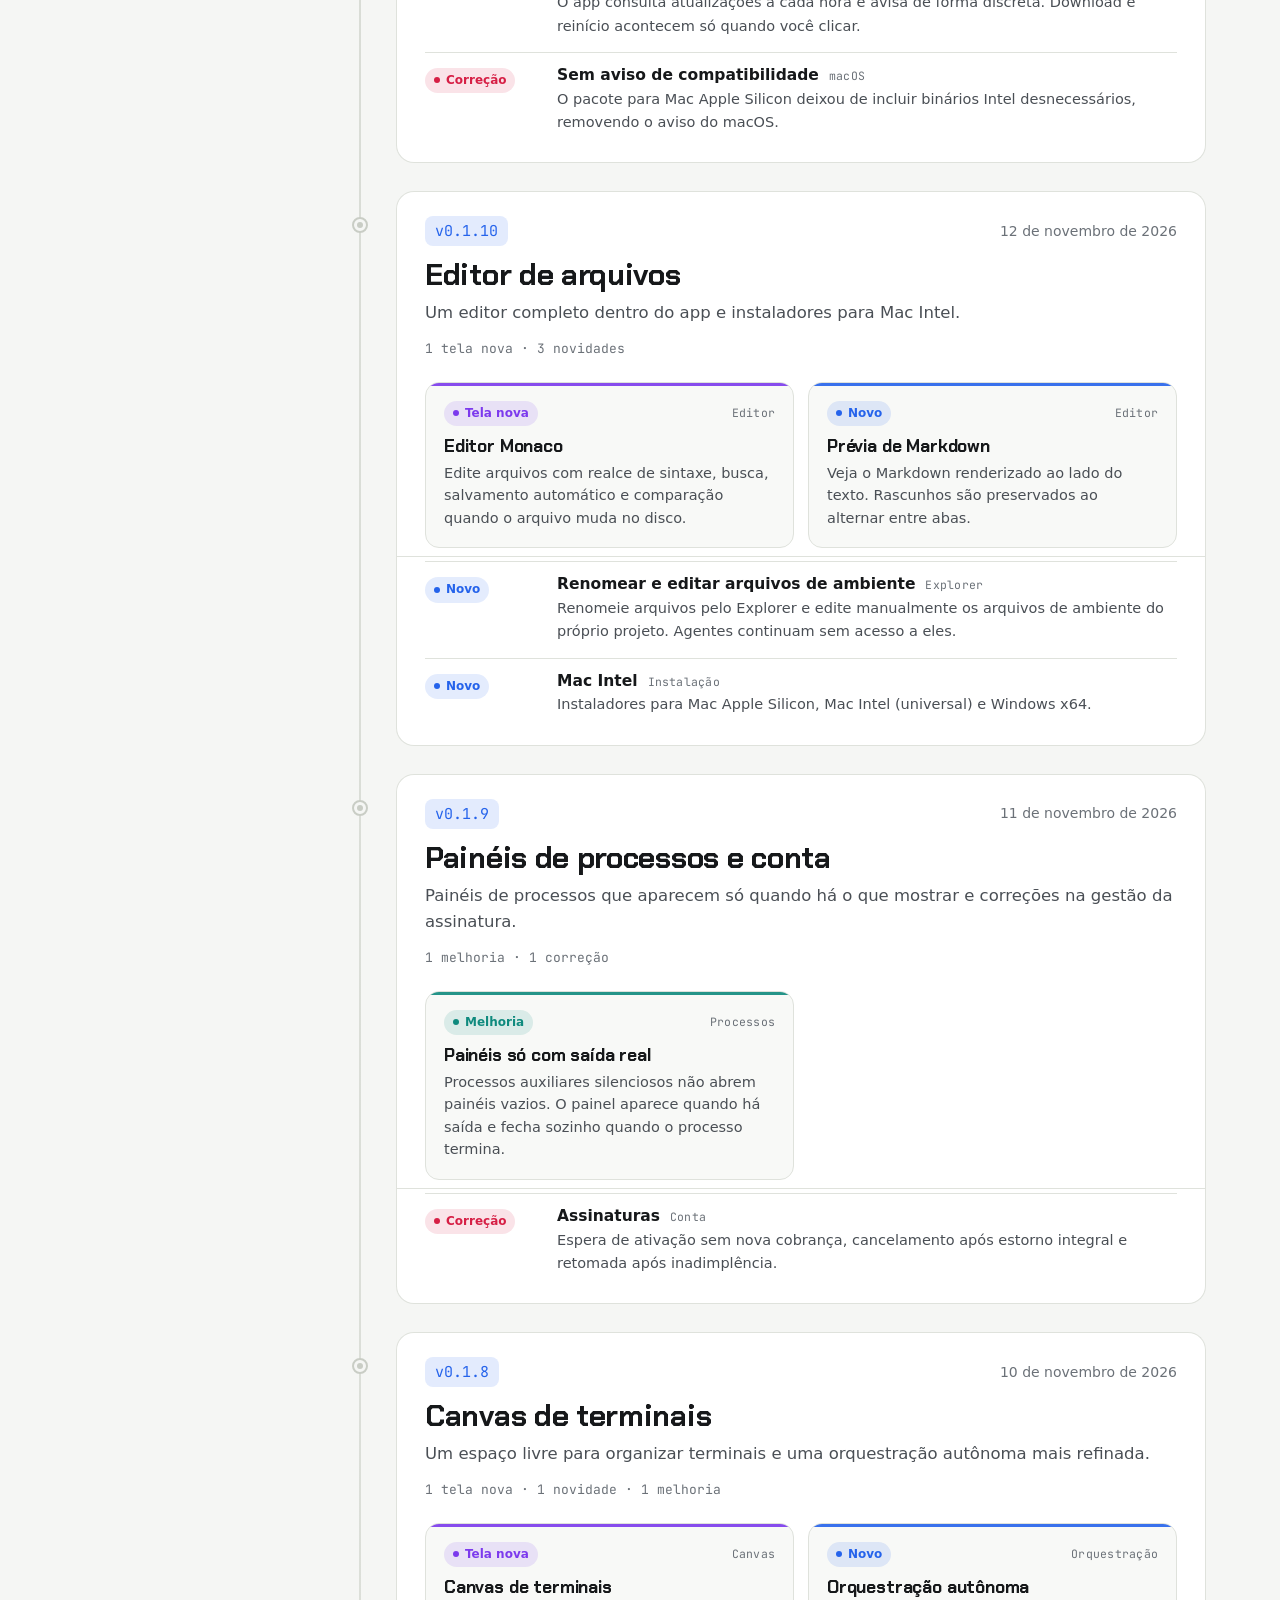
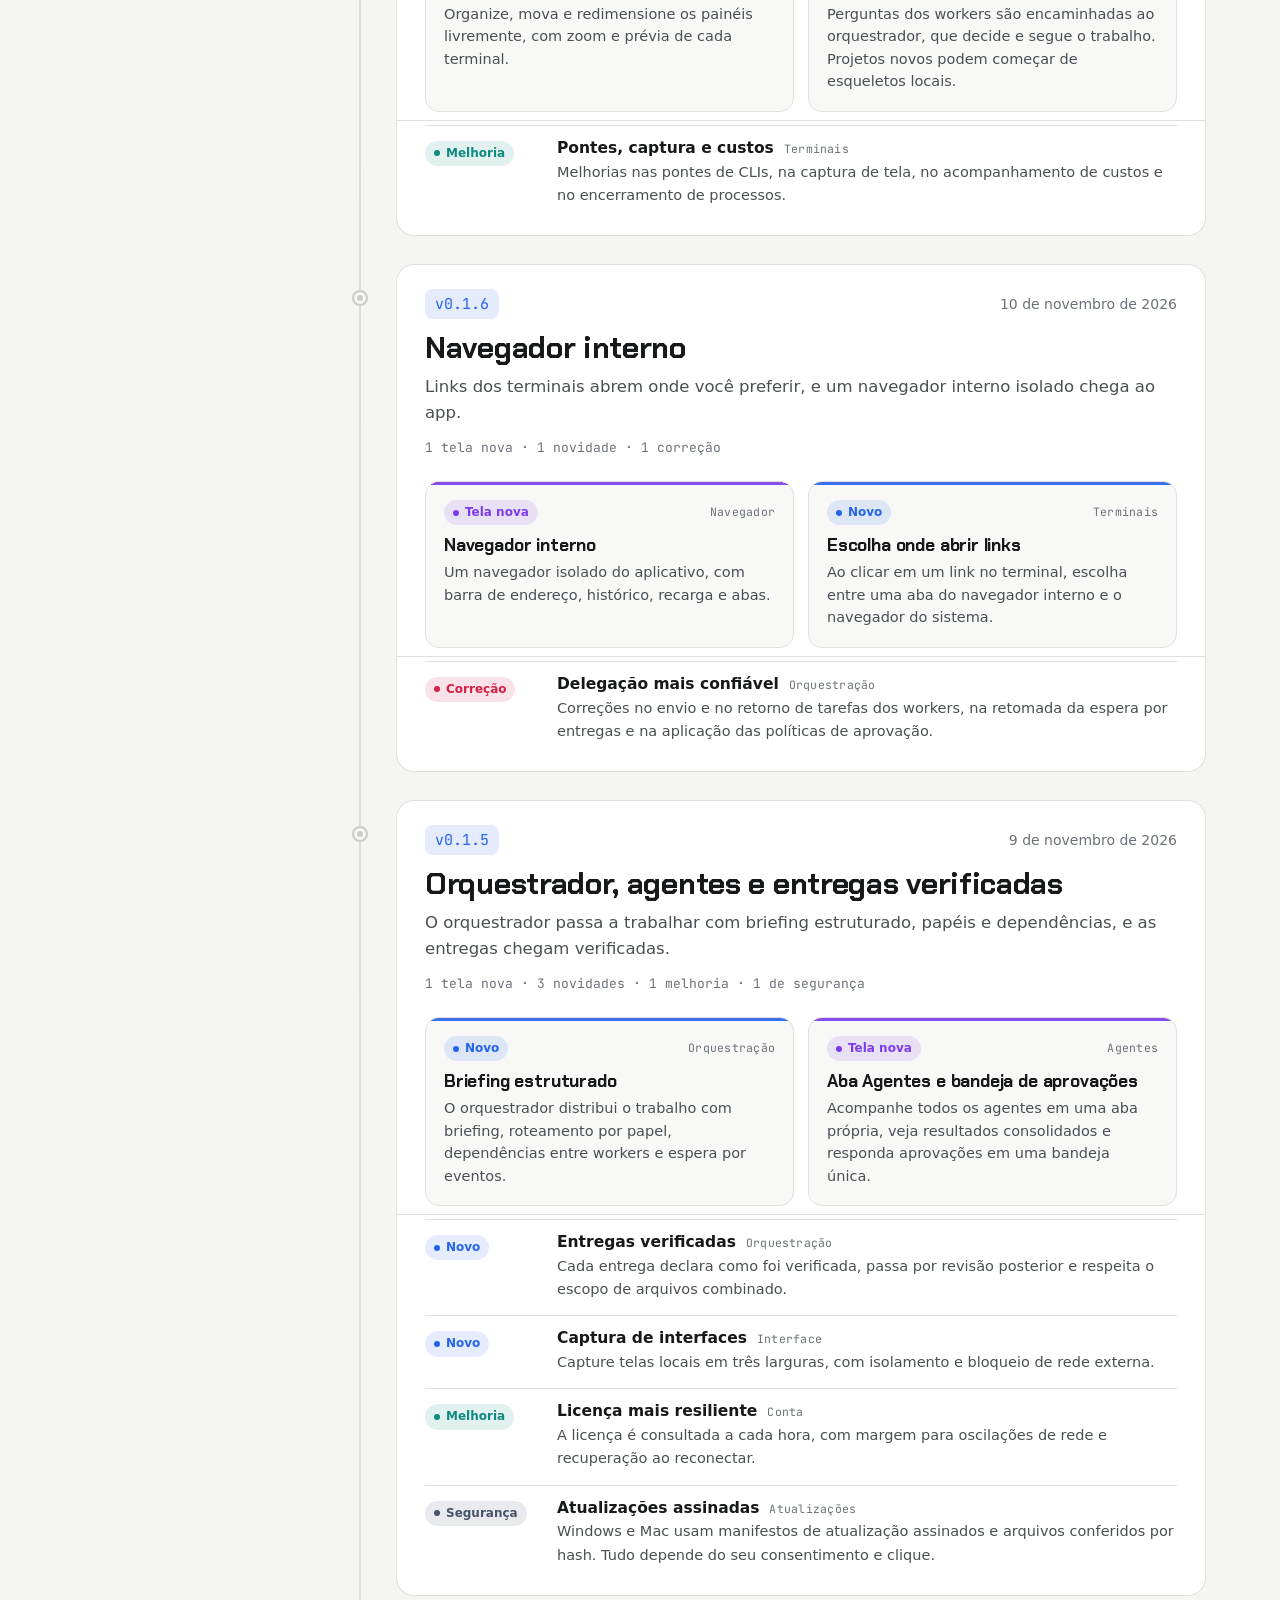
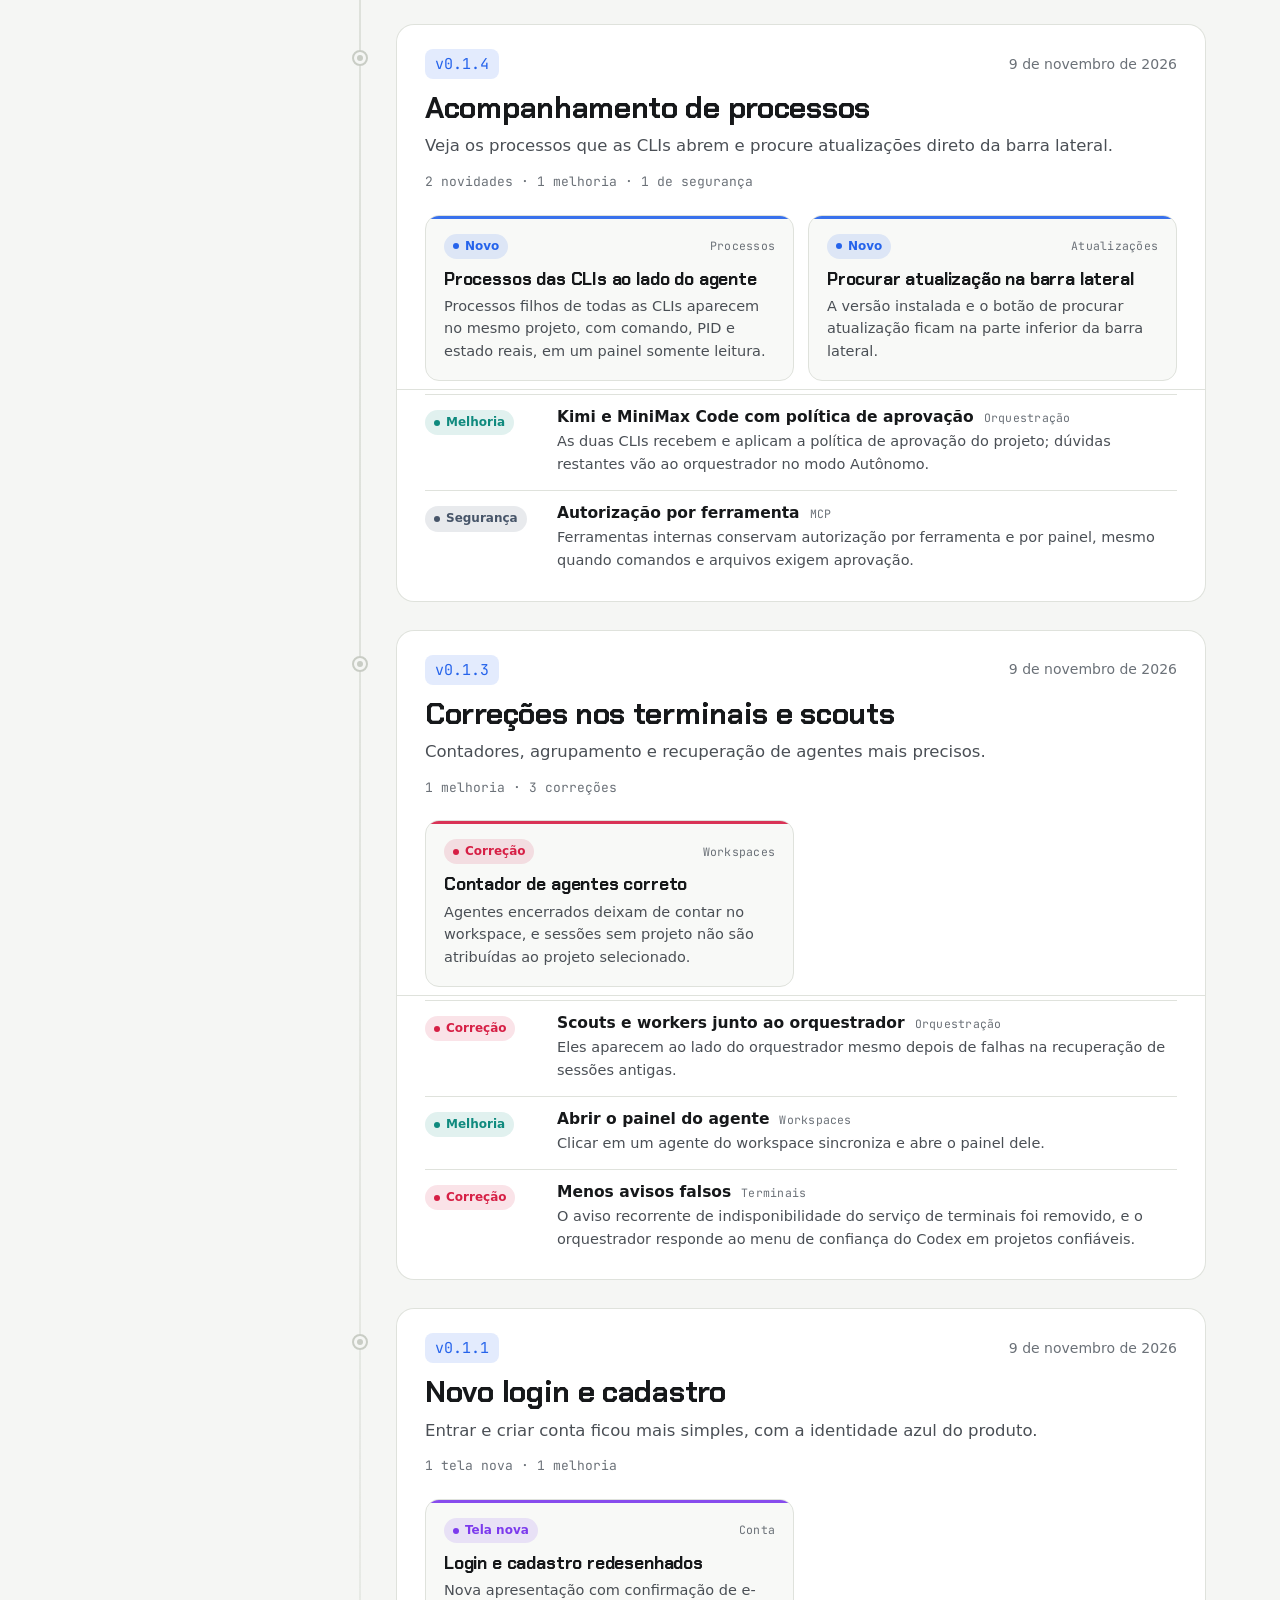
==== commit 5e933b74: "novidades: versão 0.1.21" ====
--- a/novidades/index.html
+++ b/novidades/index.html
@@ -4,17 +4,17 @@
   <meta charset="utf-8">
   <meta name="viewport" content="width=device-width, initial-scale=1">
   <title>Novidades do Pylot.One</title>
-  <meta name="description" content="Tudo o que mudou no Pylot.One, versão a versão: telas novas, melhorias, correções e segurança. Versão mais recente: 0.1.20.">
+  <meta name="description" content="Tudo o que mudou no Pylot.One, versão a versão: telas novas, melhorias, correções e segurança. Versão mais recente: 0.1.21.">
   <meta name="color-scheme" content="light dark">
   <meta name="theme-color" content="#2563eb">
   <meta property="og:title" content="Novidades do Pylot.One">
-  <meta property="og:description" content="Versão 0.1.20: Bots com Claude no Windows.">
+  <meta property="og:description" content="Versão 0.1.21: Bots que trabalham sozinhos.">
   <link rel="icon" href="simbolo.svg" type="image/svg+xml">
   <link rel="preload" href="fontes/chakra-700.ttf" as="font" type="font/ttf" crossorigin>
   <link rel="stylesheet" href="estilo.css">
   <script>try{var t=localStorage.getItem("nv-tema");if(t==="claro"||t==="escuro")document.documentElement.dataset.tema=t;}catch(e){}</script>
 </head>
-<body data-ultima="0.1.20">
+<body data-ultima="0.1.21">
   <a class="nv-pular" href="#conteudo">Pular para as versões</a>
   <header class="nv-topo">
     <div class="nv-topo-dentro">
@@ -41,15 +41,15 @@
         <h1 id="nv-heroi-titulo">Tudo o que mudou,<br><span>versão a versão.</span></h1>
         <p class="nv-heroi-texto">Telas novas, melhorias, correções e segurança: o registro completo da evolução do Pylot.One, da fundação até hoje.</p>
         <dl class="nv-numeros">
-          <div><dt>versões</dt><dd>20</dd></div>
-          <div><dt>mudanças registradas</dt><dd>95</dd></div>
+          <div><dt>versões</dt><dd>21</dd></div>
+          <div><dt>mudanças registradas</dt><dd>102</dd></div>
           <div><dt>telas novas</dt><dd>12</dd></div>
         </dl>
-        <a class="nv-cartao-ultima" href="#v0.1.20">
+        <a class="nv-cartao-ultima" href="#v0.1.21">
           <span class="nv-cartao-rotulo">Mais recente</span>
-          <span class="nv-cartao-versao">v0.1.20</span>
-          <span class="nv-cartao-titulo">Bots com Claude no Windows</span>
-          <span class="nv-cartao-data">23 de novembro de 2026</span>
+          <span class="nv-cartao-versao">v0.1.21</span>
+          <span class="nv-cartao-titulo">Bots que trabalham sozinhos</span>
+          <span class="nv-cartao-data">24 de novembro de 2026</span>
           <span class="nv-cartao-seta" aria-hidden="true">→</span>
         </a>
       </div>
@@ -88,6 +88,7 @@
       <aside class="nv-indice" aria-label="Versões">
         <p class="nv-indice-rotulo">Versões</p>
         <ol>
+            <li><a href="#v0.1.21" data-alvo="v0.1.21"><span class="nv-indice-versao">v0.1.21</span><span class="nv-indice-titulo">Bots que trabalham sozinhos</span></a></li>
             <li><a href="#v0.1.20" data-alvo="v0.1.20"><span class="nv-indice-versao">v0.1.20</span><span class="nv-indice-titulo">Bots com Claude no Windows</span></a></li>
             <li><a href="#v0.1.19" data-alvo="v0.1.19"><span class="nv-indice-versao">v0.1.19</span><span class="nv-indice-titulo">Bots, computador dos bots e modo Off</span></a></li>
             <li><a href="#v0.1.18" data-alvo="v0.1.18"><span class="nv-indice-versao">v0.1.18</span><span class="nv-indice-titulo">Squads no Canvas, abas e esqueletos</span></a></li>
@@ -111,12 +112,81 @@
         </ol>
       </aside>
       <div class="nv-linha">
+      <section class="nv-versao" id="v0.1.21" data-versao="0.1.21" aria-labelledby="v0.1.21-titulo">
+        <div class="nv-marco" aria-hidden="true"><span></span></div>
+        <header class="nv-versao-cabecalho">
+          <div class="nv-versao-meta">
+            <a class="nv-numero" href="#v0.1.21">v0.1.21</a>
+            <span class="nv-etiqueta nv-etiqueta-ultima">Mais recente</span>
+            <span class="nv-etiqueta nv-etiqueta-instalada" hidden>Sua versão</span>
+            <time datetime="2026-11-24">24 de novembro de 2026</time>
+          </div>
+          <h2 id="v0.1.21-titulo">Bots que trabalham sozinhos</h2>
+          <p class="nv-resumo">Os bots respondem mais rápido, seguem o pedido até o fim sem travar em telas de confirmação, usam o modelo que você escolher e avisam quando precisam de você.</p>
+          
+          <p class="nv-contagem">3 novidades · 4 melhorias</p>
+        </header>
+        <figure class="nv-video">
+          <video controls preload="none" playsinline poster="videos/v0.1.21.jpg" aria-label="Tour da 0.1.21: bots que trabalham sozinhos">
+            <source src="videos/v0.1.21.mp4" type="video/mp4">
+            <track kind="captions" src="videos/v0.1.21.vtt" srclang="pt-BR" label="Português" default>
+          </video>
+          <figcaption><span class="nv-video-rotulo">Vídeo</span>Tour da 0.1.21: bots que trabalham sozinhos<span class="nv-video-duracao">1:34</span></figcaption>
+        </figure>
+        <div class="nv-destaques">
+          <article class="nv-destaque" data-tipo="novo">
+            <div class="nv-destaque-topo"><span class="nv-selo" data-tipo="novo">Novo</span><span class="nv-area">Bots</span></div>
+            <h4>Bot trabalha do começo ao fim sozinho</h4>
+            <p>Enquanto atende um pedido, o bot e os agentes dele não ficam mais parados em &quot;confiar nesta pasta&quot; ou em pedidos de permissão: o app responde só desta vez, sem nunca escolher &quot;sempre&quot;. Comandos bloqueados continuam bloqueados.</p>
+          </article>
+          <article class="nv-destaque" data-tipo="novo">
+            <div class="nv-destaque-topo"><span class="nv-selo" data-tipo="novo">Novo</span><span class="nv-area">Bots</span></div>
+            <h4>Aviso quando o bot precisa de você</h4>
+            <p>Se um terminal do bot parar numa pergunta que o app não sabe responder, numa conta desconectada ou no limite de uso, aparece um cartão com o trecho da tela e o botão Abrir terminal, além de notificação e aviso no Telegram do pedido. Conta desconectada ou limite encerram o pedido com o motivo.</p>
+          </article>
+          <article class="nv-destaque" data-tipo="desempenho">
+            <div class="nv-destaque-topo"><span class="nv-selo" data-tipo="desempenho">Desempenho</span><span class="nv-area">Bots</span></div>
+            <h4>Primeira resposta muito mais rápida</h4>
+            <p>Uma conversa simples com o bot não abre agentes nem lê o projeto inteiro: a resposta chega em segundos, em vez de mais de um minuto.</p>
+          </article>
+        </div>
+        <ul class="nv-itens">
+          <li class="nv-item" data-tipo="novo">
+            <span class="nv-selo" data-tipo="novo">Novo</span>
+            <div class="nv-item-corpo">
+              <h4>Escolha o modelo do bot <span class="nv-area">Bots</span></h4>
+              <p>Em Ajustes do bot, o campo Modelo lista os modelos que a sua CLI oferece de verdade, e o Esforço aparece quando o modelo tem níveis.</p>
+            </div>
+          </li>
+          <li class="nv-item" data-tipo="melhoria">
+            <span class="nv-selo" data-tipo="melhoria">Melhoria</span>
+            <div class="nv-item-corpo">
+              <h4>Andamento do pedido na conversa <span class="nv-area">Bots</span></h4>
+              <p>A conversa mostra há quanto tempo o bot está no pedido e quantos agentes ele abriu, e o Telegram mostra &quot;digitando…&quot; enquanto ele trabalha.</p>
+            </div>
+          </li>
+          <li class="nv-item" data-tipo="melhoria">
+            <span class="nv-selo" data-tipo="melhoria">Melhoria</span>
+            <div class="nv-item-corpo">
+              <h4>Até dois computadores ao mesmo tempo <span class="nv-area">Conta</span></h4>
+              <p>A mesma conta fica ativa em dois computadores. Entrar num terceiro encerra a sessão mais antiga.</p>
+            </div>
+          </li>
+          <li class="nv-item" data-tipo="melhoria">
+            <span class="nv-selo" data-tipo="melhoria">Melhoria</span>
+            <div class="nv-item-corpo">
+              <h4>Vídeo do que mudou <span class="nv-area">Novidades</span></h4>
+              <p>A página de novidades passa a trazer um vídeo narrado de cada versão, com legendas.</p>
+            </div>
+          </li>
+        </ul>
+      </section>
       <section class="nv-versao" id="v0.1.20" data-versao="0.1.20" aria-labelledby="v0.1.20-titulo">
         <div class="nv-marco" aria-hidden="true"><span></span></div>
         <header class="nv-versao-cabecalho">
           <div class="nv-versao-meta">
             <a class="nv-numero" href="#v0.1.20">v0.1.20</a>
-            <span class="nv-etiqueta nv-etiqueta-ultima">Mais recente</span>
+            
             <span class="nv-etiqueta nv-etiqueta-instalada" hidden>Sua versão</span>
             <time datetime="2026-11-23">23 de novembro de 2026</time>
           </div>
@@ -125,6 +195,7 @@
           
           <p class="nv-contagem">1 melhoria · 2 correções</p>
         </header>
+        
         <div class="nv-destaques">
           <article class="nv-destaque" data-tipo="correcao">
             <div class="nv-destaque-topo"><span class="nv-selo" data-tipo="correcao">Correção</span><span class="nv-area">Bots</span></div>
@@ -163,6 +234,7 @@
           
           <p class="nv-contagem">1 tela nova · 6 novidades · 3 melhorias · 3 correções</p>
         </header>
+        
         <div class="nv-destaques">
           <article class="nv-destaque" data-tipo="tela">
             <div class="nv-destaque-topo"><span class="nv-selo" data-tipo="tela">Tela nova</span><span class="nv-area">Bots</span></div>
@@ -263,6 +335,7 @@
           
           <p class="nv-contagem">3 novidades · 4 melhorias</p>
         </header>
+        
         <div class="nv-destaques">
           <article class="nv-destaque" data-tipo="novo">
             <div class="nv-destaque-topo"><span class="nv-selo" data-tipo="novo">Novo</span><span class="nv-area">Canvas</span></div>
@@ -325,6 +398,7 @@
           <p class="nv-nota">Esta versão foi distribuída junto com a 0.1.18.</p>
           <p class="nv-contagem">2 melhorias</p>
         </header>
+        
         <div class="nv-destaques">
           <article class="nv-destaque" data-tipo="melhoria">
             <div class="nv-destaque-topo"><span class="nv-selo" data-tipo="melhoria">Melhoria</span><span class="nv-area">Terminais</span></div>
@@ -356,6 +430,7 @@
           
           <p class="nv-contagem">2 novidades · 1 melhoria · 1 correção</p>
         </header>
+        
         <div class="nv-destaques">
           <article class="nv-destaque" data-tipo="novo">
             <div class="nv-destaque-topo"><span class="nv-selo" data-tipo="novo">Novo</span><span class="nv-area">Orquestração</span></div>
@@ -399,6 +474,7 @@
           
           <p class="nv-contagem">2 telas novas · 4 novidades · 2 melhorias · 1 correção</p>
         </header>
+        
         <div class="nv-destaques">
           <article class="nv-destaque" data-tipo="tela">
             <div class="nv-destaque-topo"><span class="nv-selo" data-tipo="tela">Tela nova</span><span class="nv-area">Squads</span></div>
@@ -475,6 +551,7 @@
           
           <p class="nv-contagem">2 telas novas · 2 novidades · 3 melhorias · 1 de segurança</p>
         </header>
+        
         <div class="nv-destaques">
           <article class="nv-destaque" data-tipo="tela">
             <div class="nv-destaque-topo"><span class="nv-selo" data-tipo="tela">Tela nova</span><span class="nv-area">Automações</span></div>
@@ -544,6 +621,7 @@
           
           <p class="nv-contagem">1 novidade · 1 melhoria · 1 correção</p>
         </header>
+        
         <div class="nv-destaques">
           <article class="nv-destaque" data-tipo="correcao">
             <div class="nv-destaque-topo"><span class="nv-selo" data-tipo="correcao">Correção</span><span class="nv-area">Terminais</span></div>
@@ -582,6 +660,7 @@
           
           <p class="nv-contagem">1 tela nova · 2 novidades · 3 melhorias</p>
         </header>
+        
         <div class="nv-destaques">
           <article class="nv-destaque" data-tipo="novo">
             <div class="nv-destaque-topo"><span class="nv-selo" data-tipo="novo">Novo</span><span class="nv-area">Terminais</span></div>
@@ -639,6 +718,7 @@
           
           <p class="nv-contagem">1 tela nova · 1 novidade · 1 melhoria · 1 correção</p>
         </header>
+        
         <div class="nv-destaques">
           <article class="nv-destaque" data-tipo="tela">
             <div class="nv-destaque-topo"><span class="nv-selo" data-tipo="tela">Tela nova</span><span class="nv-area">Explorer</span></div>
@@ -682,6 +762,7 @@
           
           <p class="nv-contagem">1 tela nova · 3 novidades</p>
         </header>
+        
         <div class="nv-destaques">
           <article class="nv-destaque" data-tipo="tela">
             <div class="nv-destaque-topo"><span class="nv-selo" data-tipo="tela">Tela nova</span><span class="nv-area">Editor</span></div>
@@ -725,6 +806,7 @@
           
           <p class="nv-contagem">1 melhoria · 1 correção</p>
         </header>
+        
         <div class="nv-destaques">
           <article class="nv-destaque" data-tipo="melhoria">
             <div class="nv-destaque-topo"><span class="nv-selo" data-tipo="melhoria">Melhoria</span><span class="nv-area">Processos</span></div>
@@ -756,6 +838,7 @@
           
           <p class="nv-contagem">1 tela nova · 1 novidade · 1 melhoria</p>
         </header>
+        
         <div class="nv-destaques">
           <article class="nv-destaque" data-tipo="tela">
             <div class="nv-destaque-topo"><span class="nv-selo" data-tipo="tela">Tela nova</span><span class="nv-area">Canvas</span></div>
@@ -792,6 +875,7 @@
           
           <p class="nv-contagem">1 tela nova · 1 novidade · 1 correção</p>
         </header>
+        
         <div class="nv-destaques">
           <article class="nv-destaque" data-tipo="tela">
             <div class="nv-destaque-topo"><span class="nv-selo" data-tipo="tela">Tela nova</span><span class="nv-area">Navegador</span></div>
@@ -828,6 +912,7 @@
           
           <p class="nv-contagem">1 tela nova · 3 novidades · 1 melhoria · 1 de segurança</p>
         </header>
+        
         <div class="nv-destaques">
           <article class="nv-destaque" data-tipo="novo">
             <div class="nv-destaque-topo"><span class="nv-selo" data-tipo="novo">Novo</span><span class="nv-area">Orquestração</span></div>
@@ -885,6 +970,7 @@
           
           <p class="nv-contagem">2 novidades · 1 melhoria · 1 de segurança</p>
         </header>
+        
         <div class="nv-destaques">
           <article class="nv-destaque" data-tipo="novo">
             <div class="nv-destaque-topo"><span class="nv-selo" data-tipo="novo">Novo</span><span class="nv-area">Processos</span></div>
@@ -928,6 +1014,7 @@
           
           <p class="nv-contagem">1 melhoria · 3 correções</p>
         </header>
+        
         <div class="nv-destaques">
           <article class="nv-destaque" data-tipo="correcao">
             <div class="nv-destaque-topo"><span class="nv-selo" data-tipo="correcao">Correção</span><span class="nv-area">Workspaces</span></div>
@@ -973,6 +1060,7 @@
           
           <p class="nv-contagem">1 tela nova · 1 melhoria</p>
         </header>
+        
         <div class="nv-destaques">
           <article class="nv-destaque" data-tipo="tela">
             <div class="nv-destaque-topo"><span class="nv-selo" data-tipo="tela">Tela nova</span><span class="nv-area">Conta</span></div>
@@ -1004,6 +1092,7 @@
           
           <p class="nv-contagem">2 novidades · 1 de segurança</p>
         </header>
+        
         <div class="nv-destaques">
           <article class="nv-destaque" data-tipo="novo">
             <div class="nv-destaque-topo"><span class="nv-selo" data-tipo="novo">Novo</span><span class="nv-area">Instalação</span></div>
@@ -1042,6 +1131,7 @@
           <p class="nv-nota">Versões de desenvolvimento, sem instalador público.</p>
           <p class="nv-contagem">4 novidades · 1 de segurança</p>
         </header>
+        
         <div class="nv-destaques">
           <article class="nv-destaque" data-tipo="novo">
             <div class="nv-destaque-topo"><span class="nv-selo" data-tipo="novo">Novo</span><span class="nv-area">Terminais</span></div>
--- a/novidades/estilo.css
+++ b/novidades/estilo.css
@@ -176,6 +176,14 @@
 .nv-nota { margin-top: 10px; font-size: 14px; color: var(--texto-3); font-style: italic; }
 .nv-contagem { margin-top: 12px; font-size: 13px; color: var(--texto-3); font-family: var(--fonte-mono); }
 
+/* D-1093: vídeo da versão, entre o cabeçalho e os destaques */
+.nv-video { margin: 0; background: var(--superficie); border: 1px solid var(--borda); border-top: 0; border-bottom: 0; padding: 4px 28px 22px; }
+.nv-video:last-child { border-radius: 0 0 18px 18px; border-bottom: 1px solid var(--borda); }
+.nv-video video { display: block; width: 100%; aspect-ratio: 16 / 9; height: auto; border-radius: 14px; background: #0a0c11; border: 1px solid var(--borda); }
+.nv-video figcaption { display: flex; align-items: center; flex-wrap: wrap; gap: 6px 10px; margin-top: 10px; font-size: 14px; color: var(--texto-2); }
+.nv-video-rotulo { font-size: 12px; font-weight: 600; color: var(--destaque); background: var(--destaque-suave); padding: 2px 9px; border-radius: 999px; }
+.nv-video-duracao { margin-left: auto; font-family: var(--fonte-mono); font-size: 12.5px; color: var(--texto-3); }
+
 .nv-destaques, .nv-itens { background: var(--superficie); border: 1px solid var(--borda); border-top: 0; }
 .nv-destaques { display: grid; grid-template-columns: repeat(auto-fill, minmax(260px, 1fr)); gap: 14px; padding: 4px 28px 22px; }
 .nv-destaques:last-child { border-radius: 0 0 18px 18px; }
@@ -226,6 +234,7 @@
   .nv-marco { display: none; }
   .nv-vazio { margin-left: 0; }
   .nv-versao-cabecalho { padding: 20px 18px 14px; }
+  .nv-video { padding: 4px 18px 18px; }
   .nv-destaques { padding: 4px 18px 18px; grid-template-columns: 1fr; }
   .nv-itens { padding: 4px 18px 10px; }
   .nv-item { grid-template-columns: 1fr; gap: 8px; }
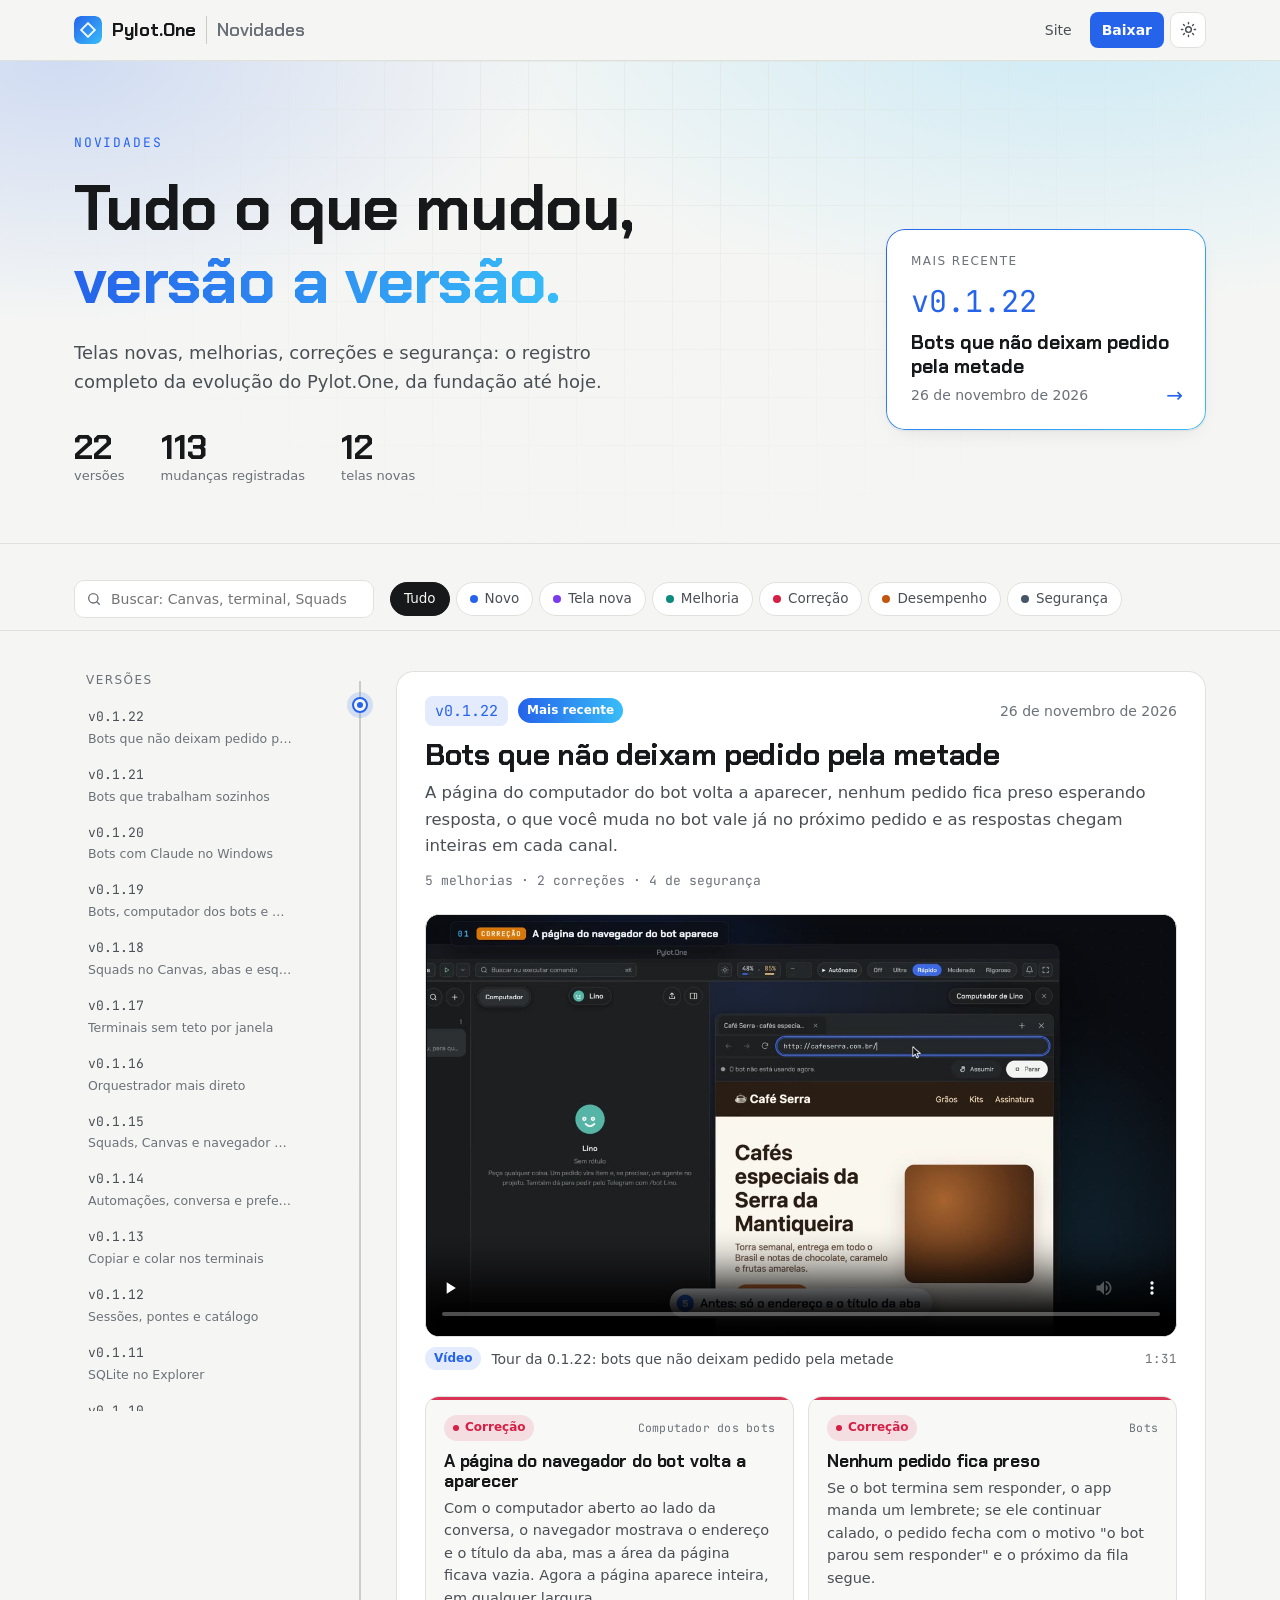
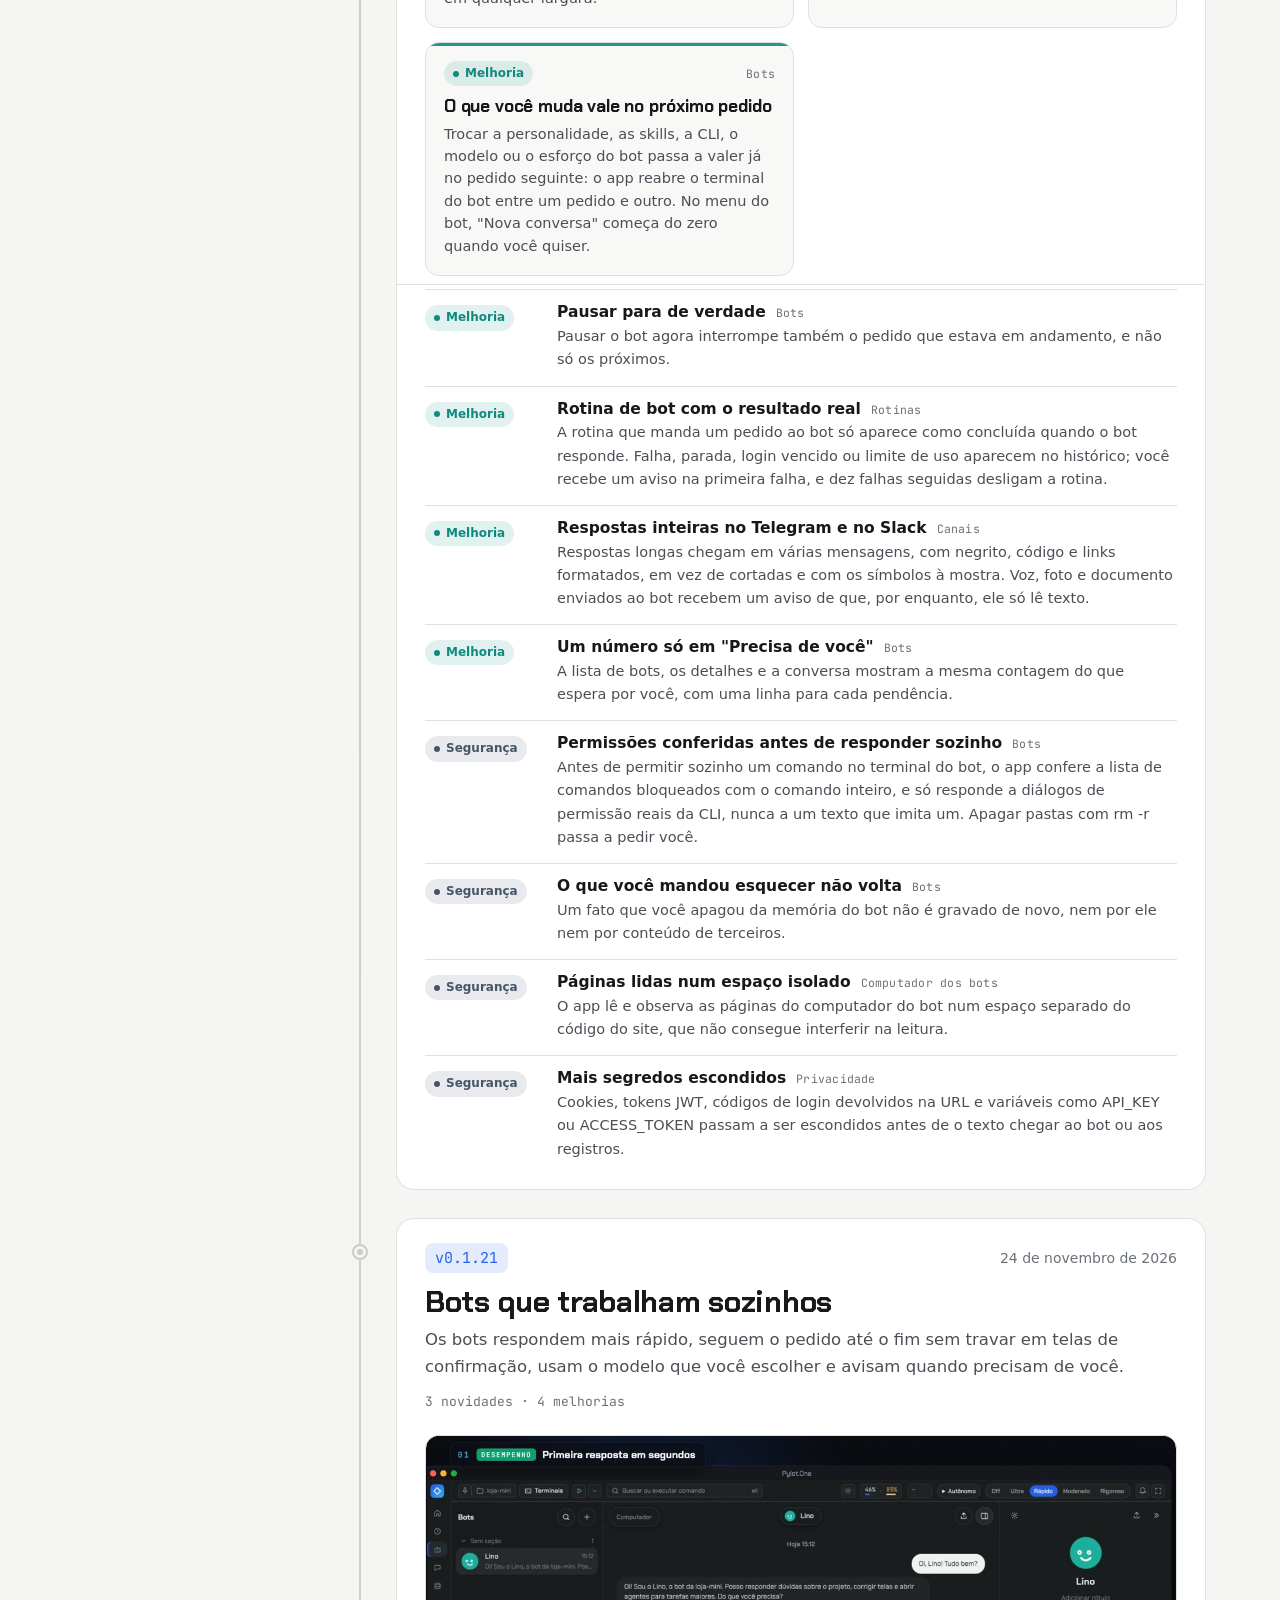
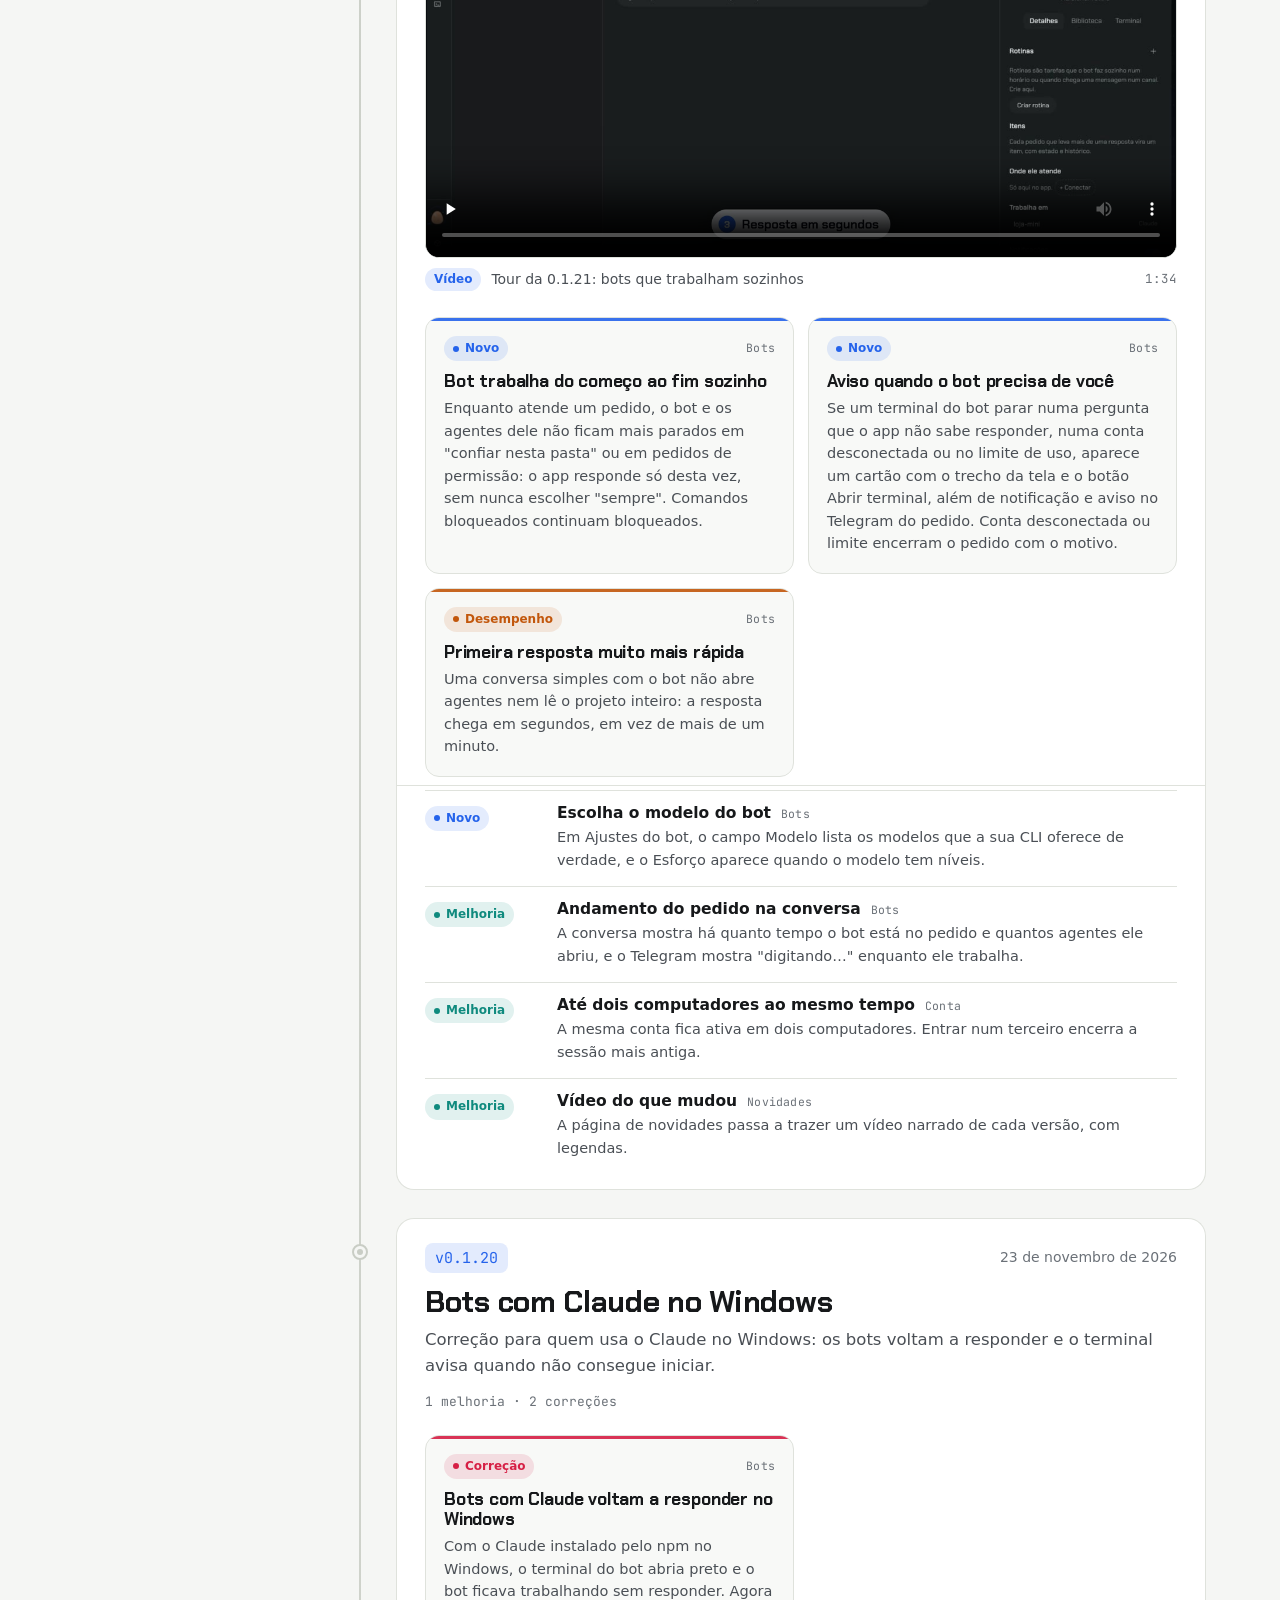
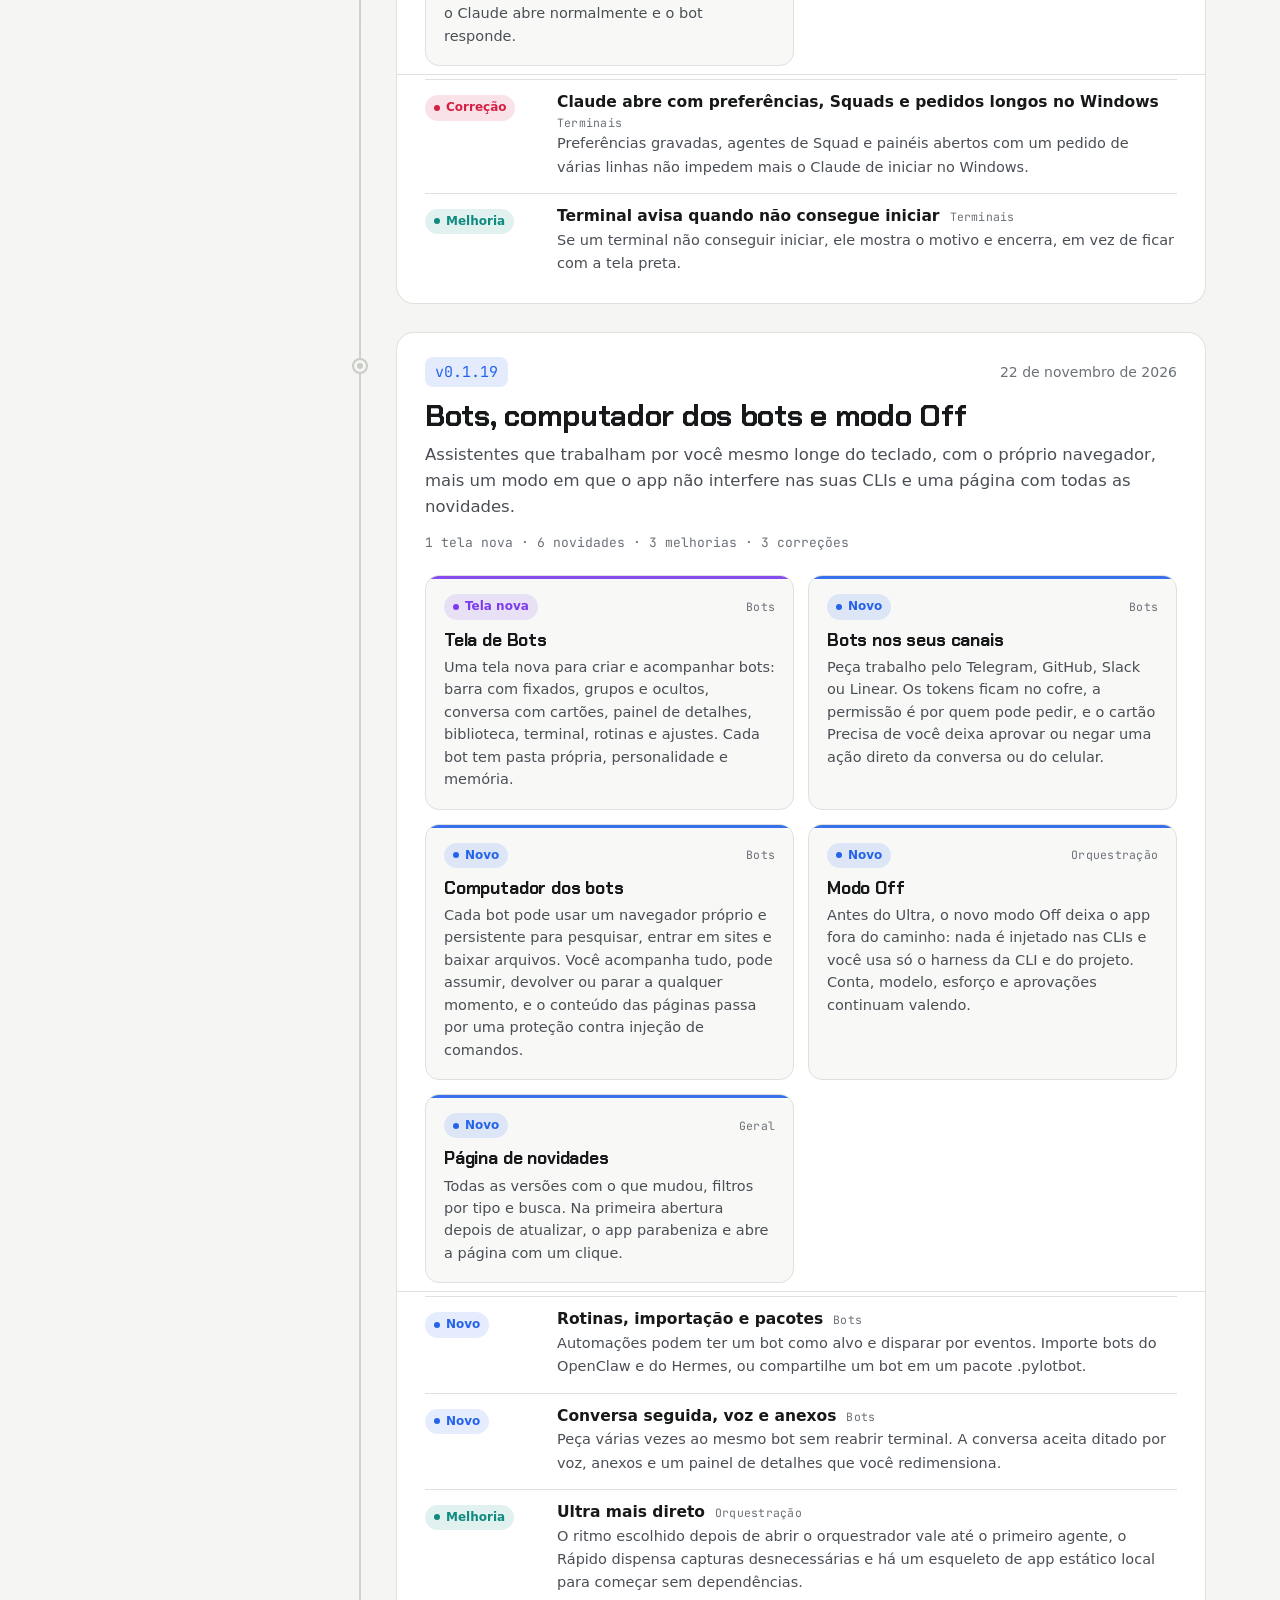
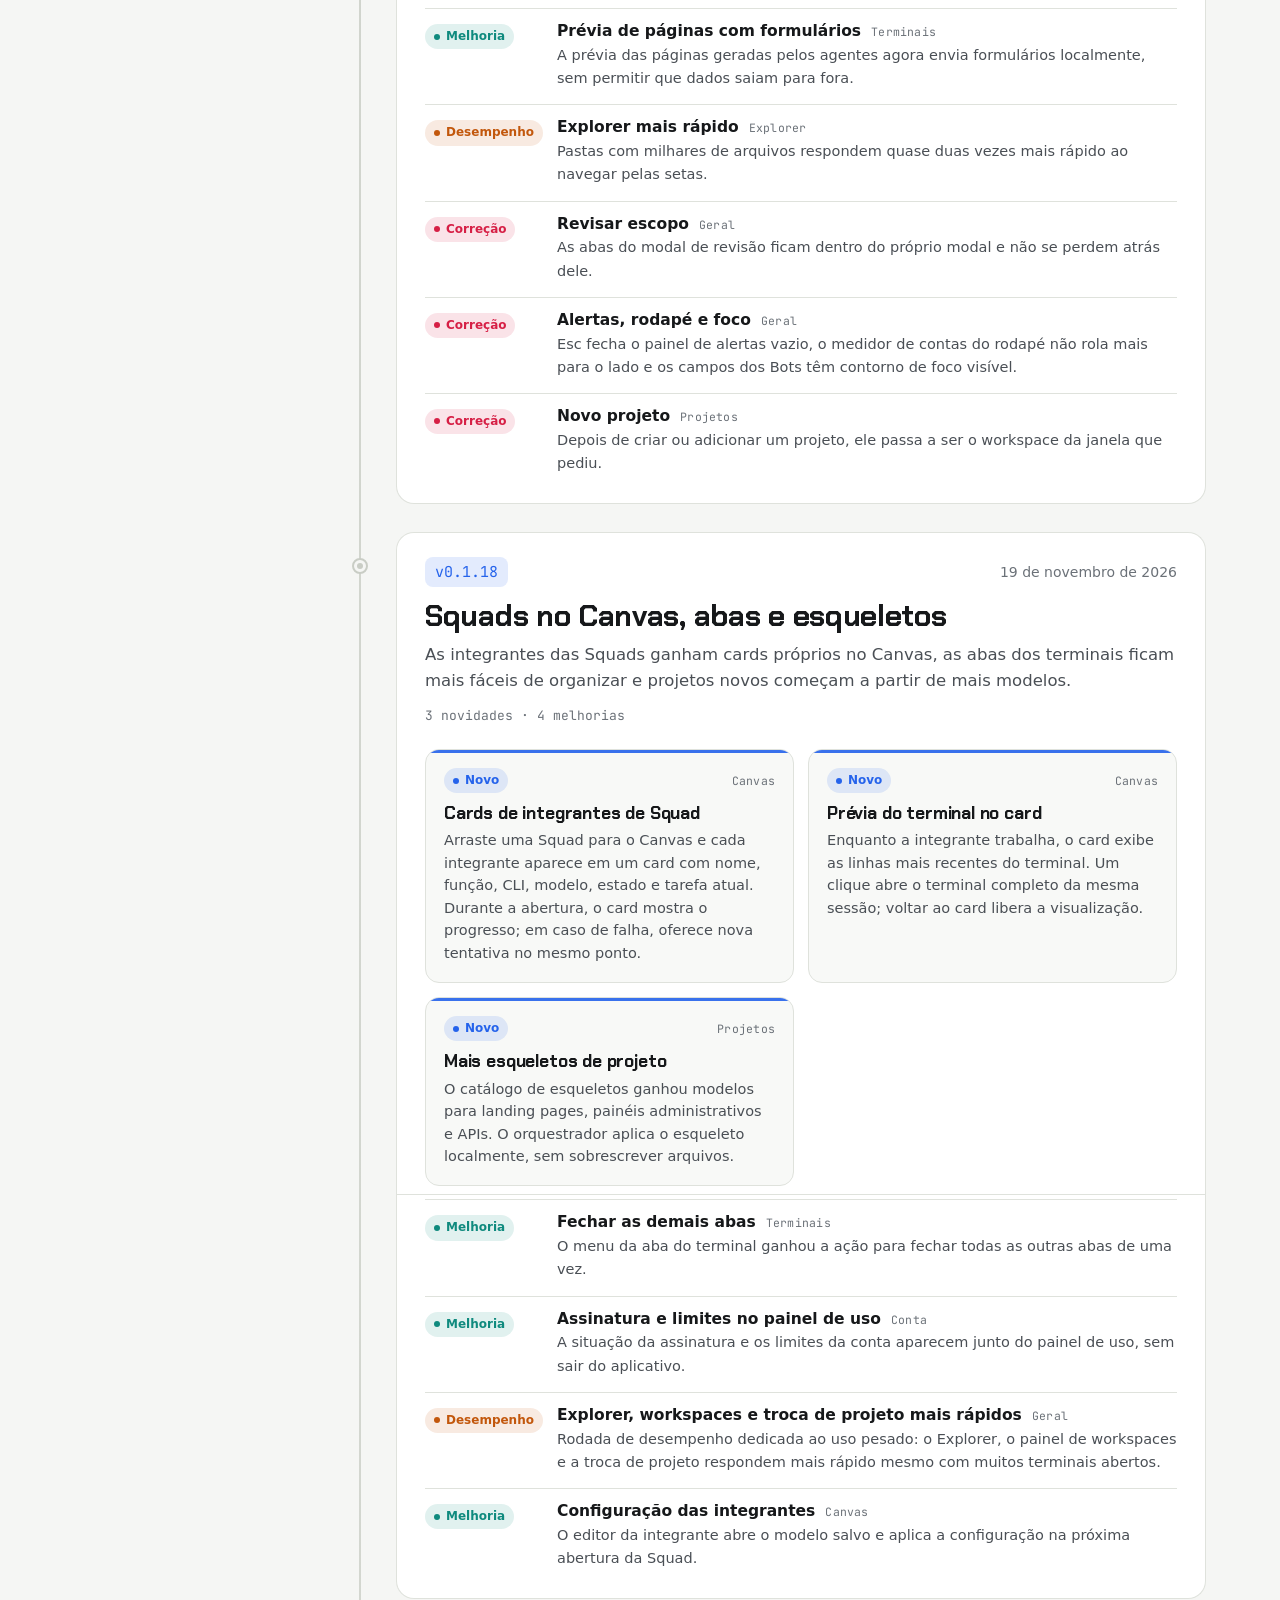
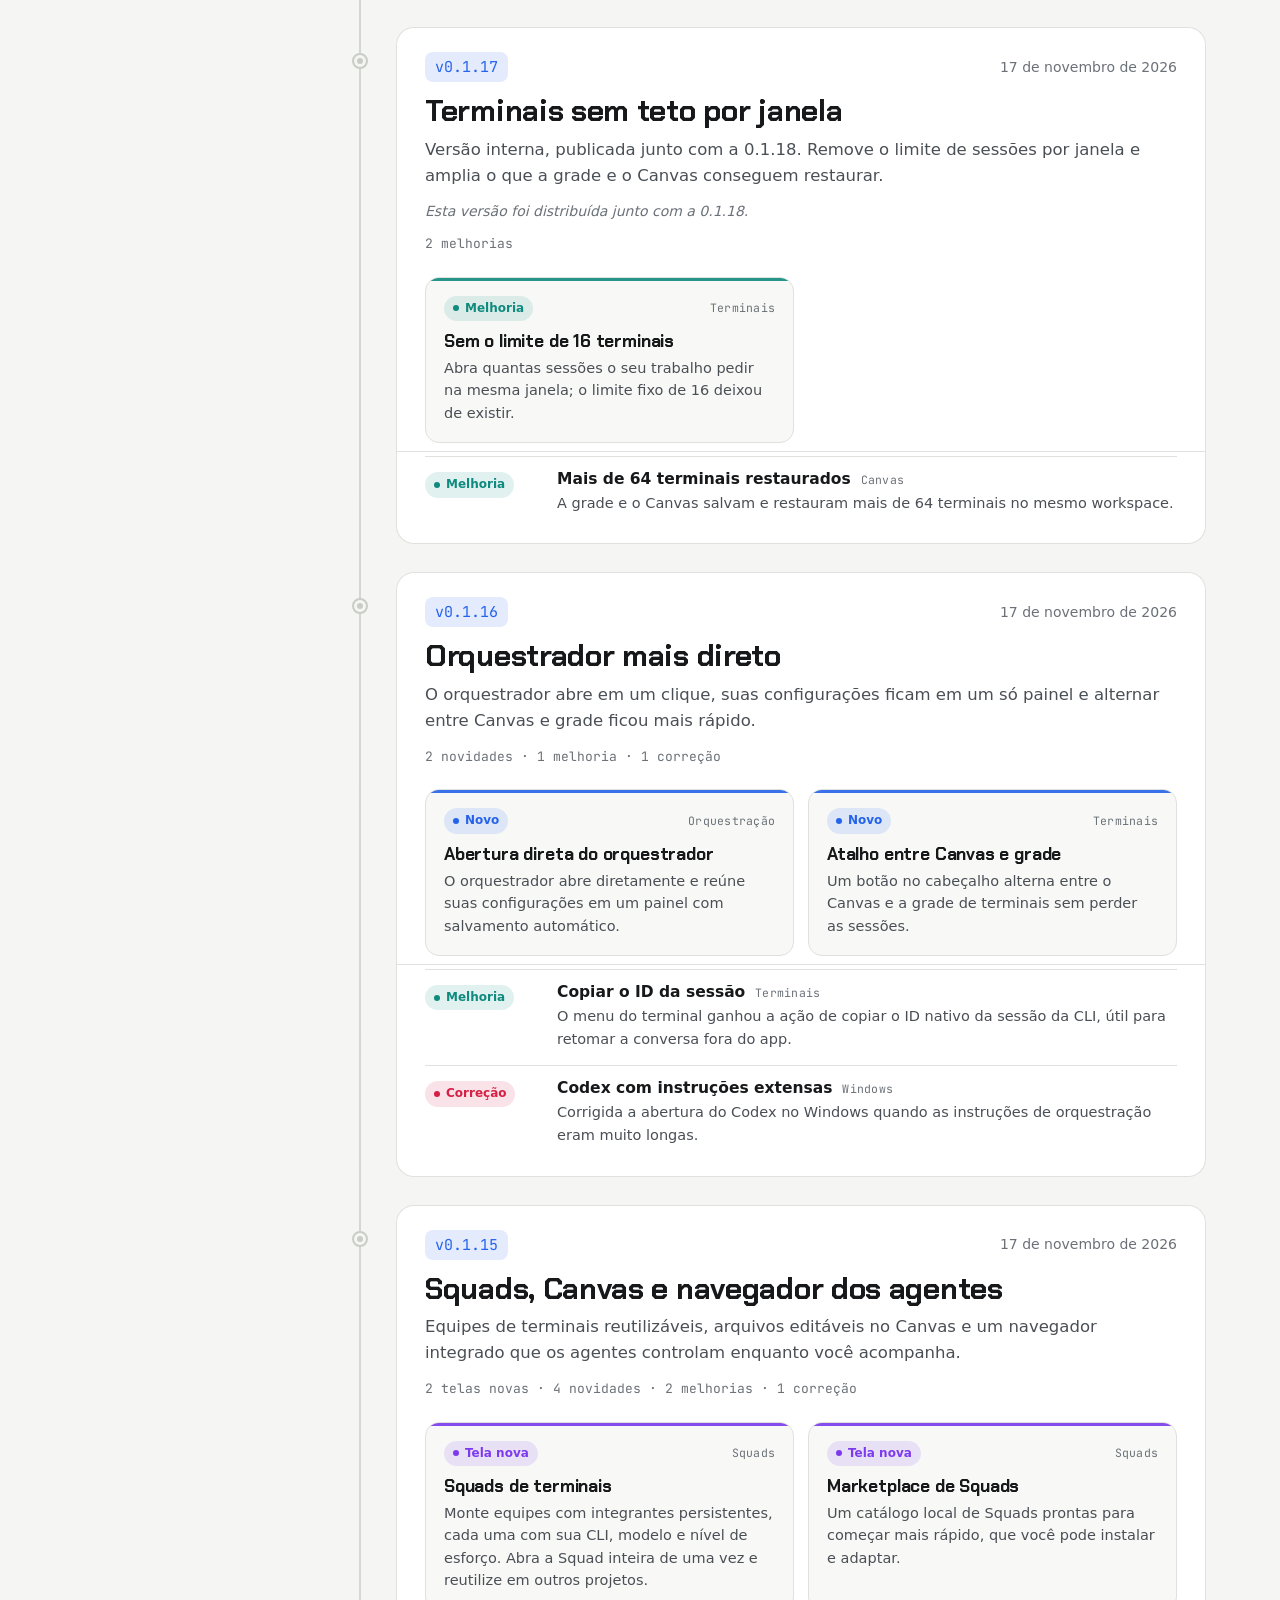
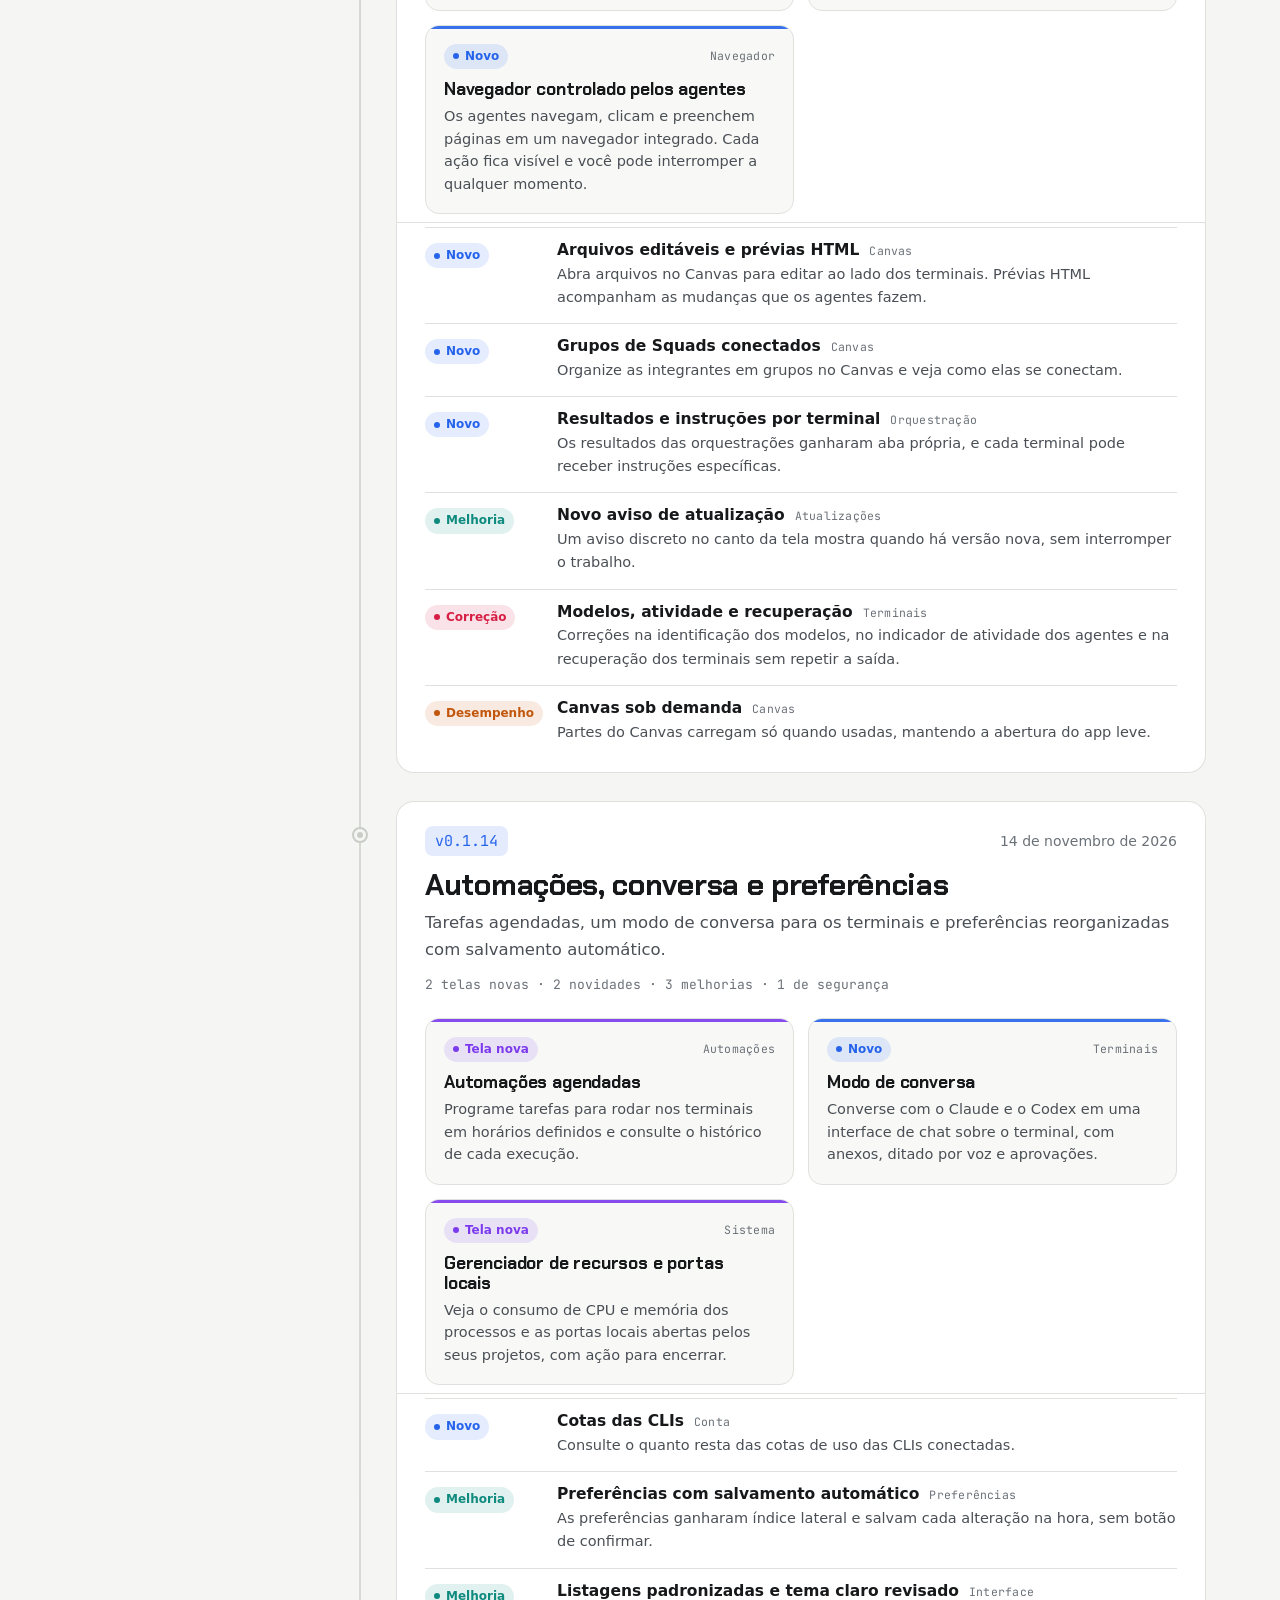
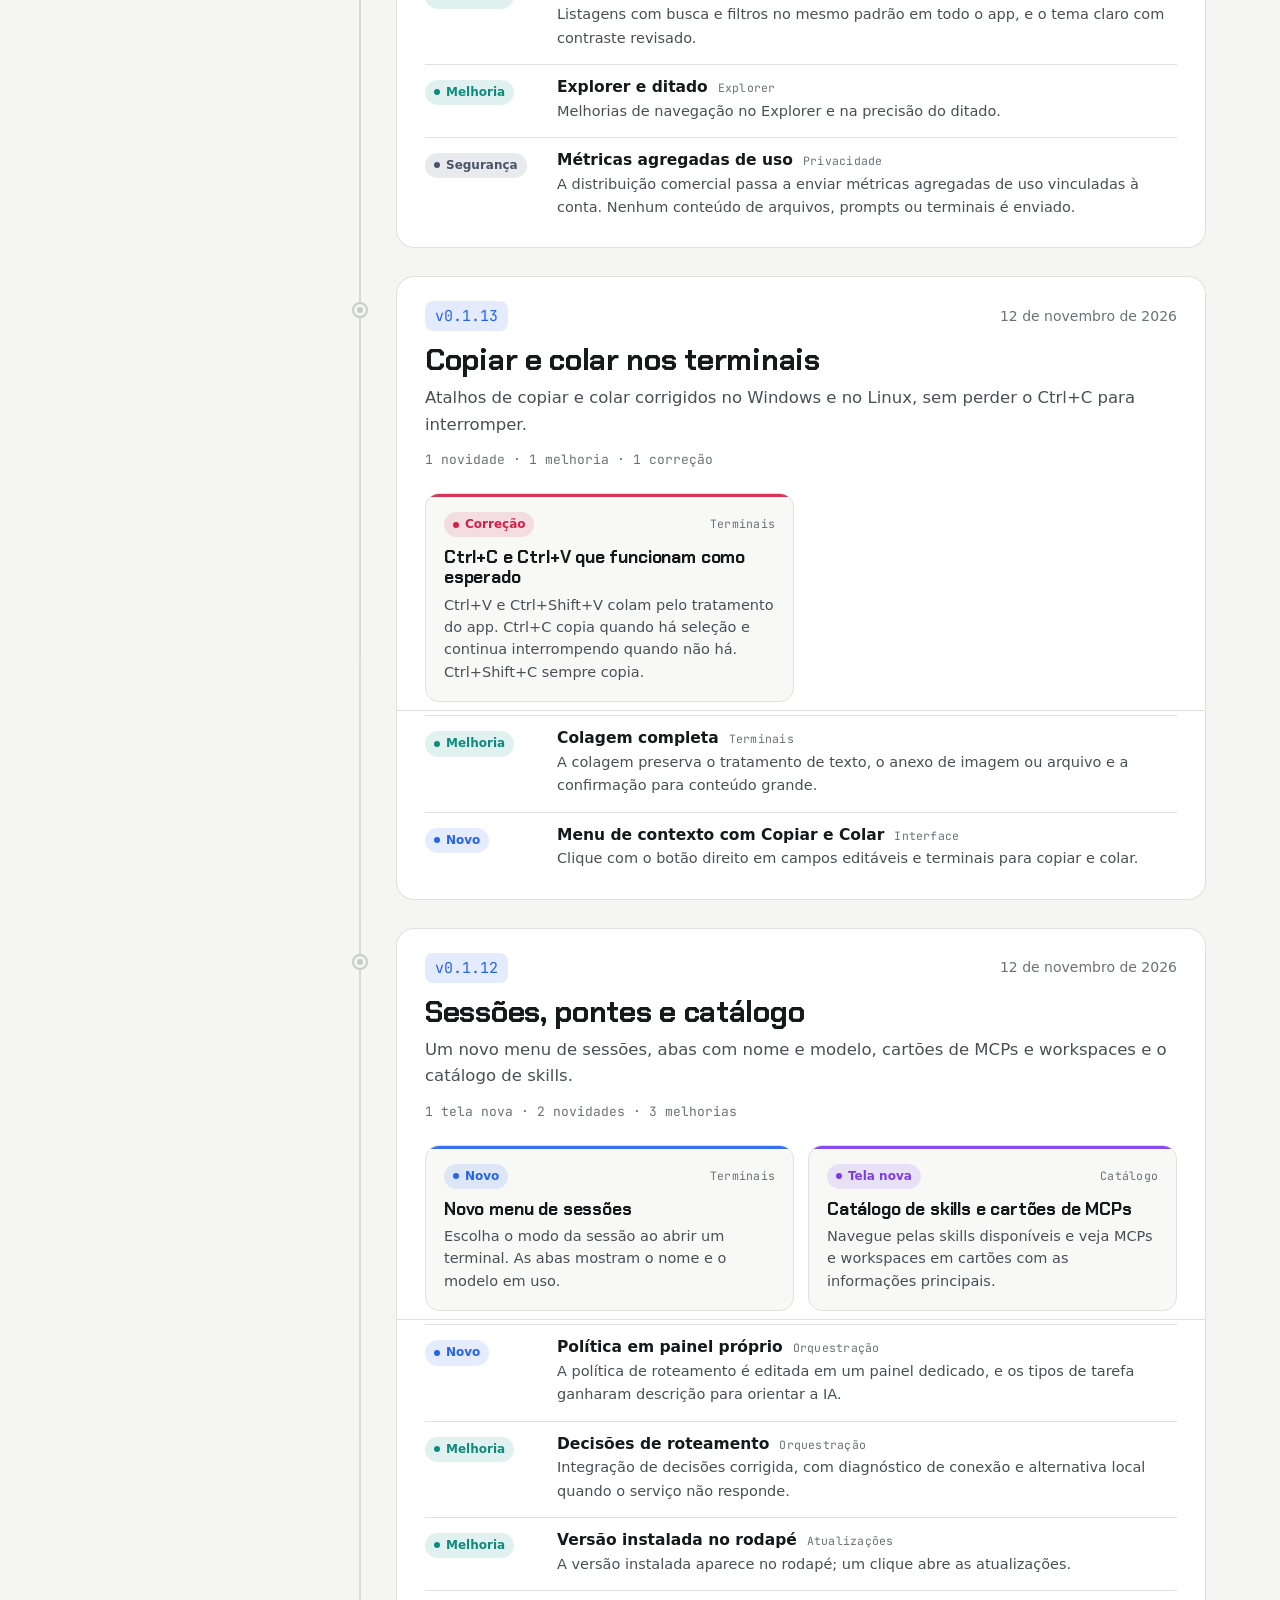
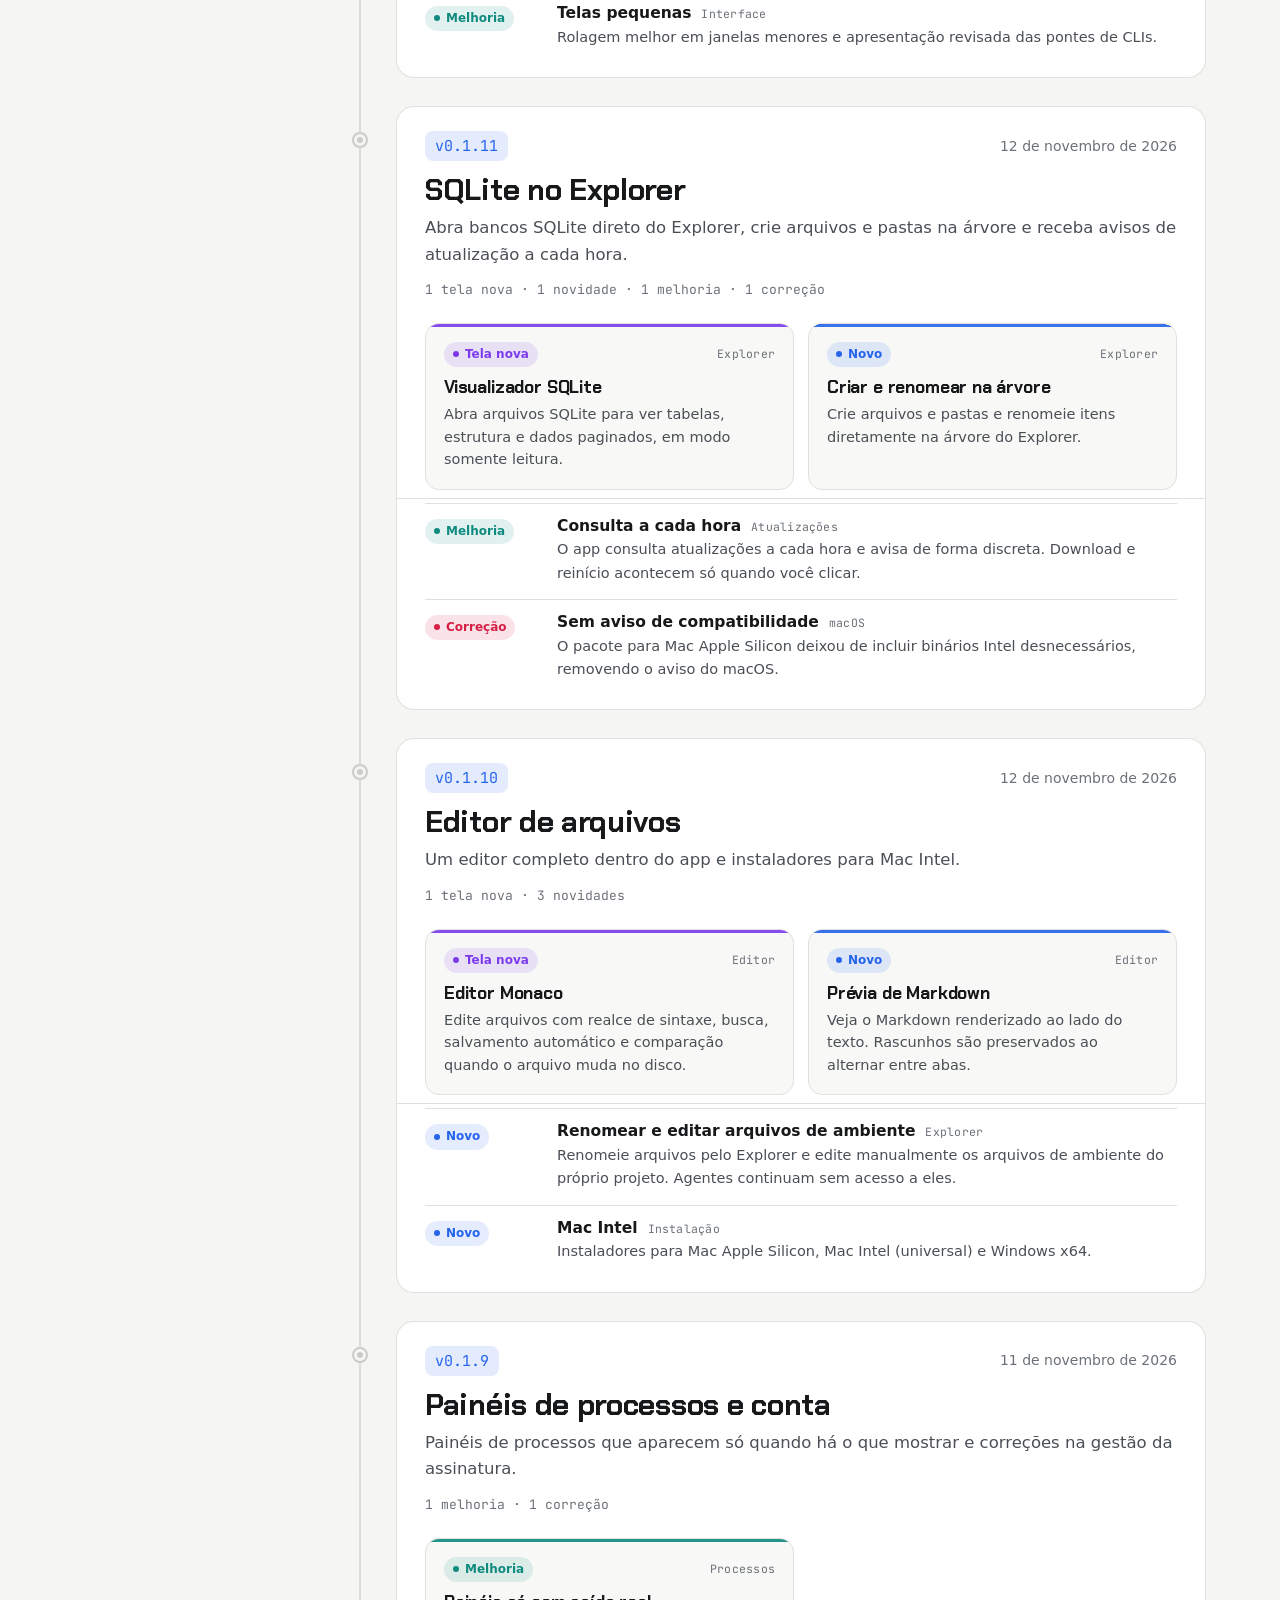
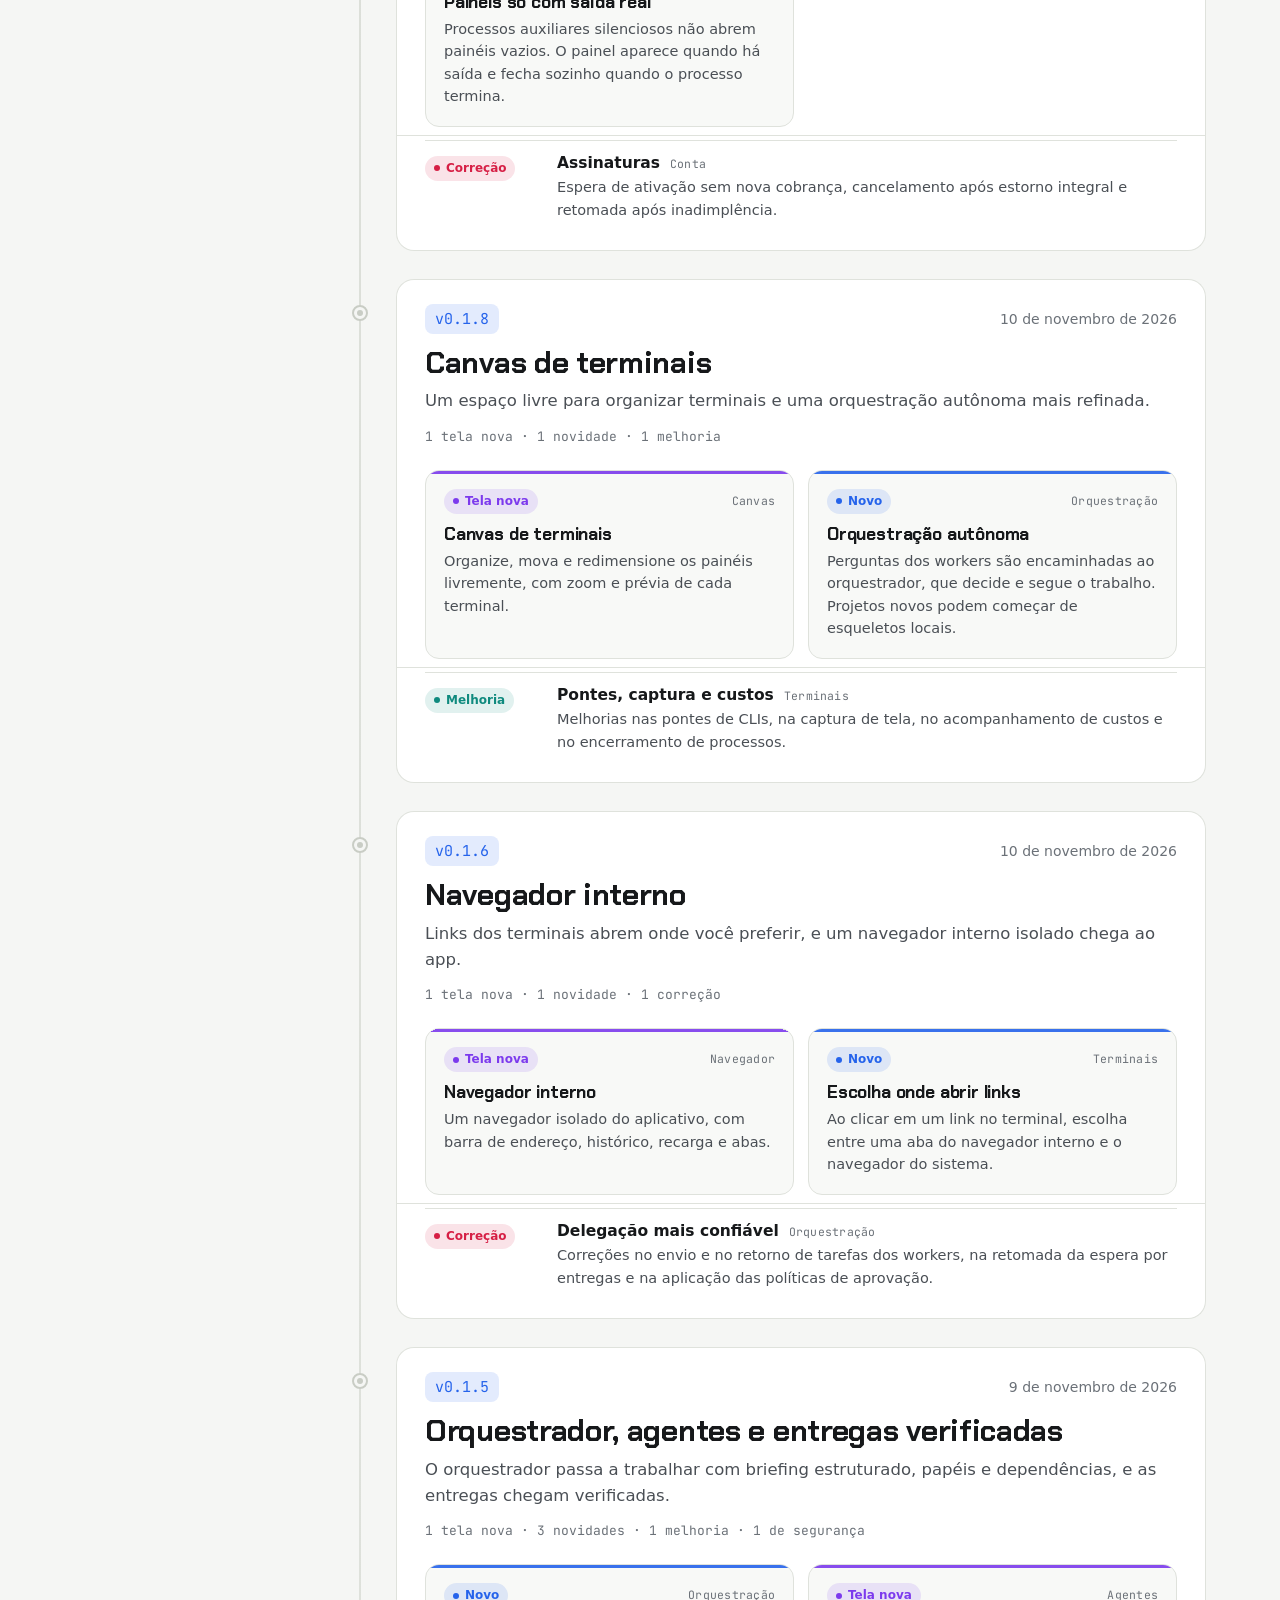
==== commit 175b65e2: "novidades: versão 0.1.22" ====
--- a/novidades/index.html
+++ b/novidades/index.html
@@ -4,17 +4,17 @@
   <meta charset="utf-8">
   <meta name="viewport" content="width=device-width, initial-scale=1">
   <title>Novidades do Pylot.One</title>
-  <meta name="description" content="Tudo o que mudou no Pylot.One, versão a versão: telas novas, melhorias, correções e segurança. Versão mais recente: 0.1.21.">
+  <meta name="description" content="Tudo o que mudou no Pylot.One, versão a versão: telas novas, melhorias, correções e segurança. Versão mais recente: 0.1.22.">
   <meta name="color-scheme" content="light dark">
   <meta name="theme-color" content="#2563eb">
   <meta property="og:title" content="Novidades do Pylot.One">
-  <meta property="og:description" content="Versão 0.1.21: Bots que trabalham sozinhos.">
+  <meta property="og:description" content="Versão 0.1.22: Bots que não deixam pedido pela metade.">
   <link rel="icon" href="simbolo.svg" type="image/svg+xml">
   <link rel="preload" href="fontes/chakra-700.ttf" as="font" type="font/ttf" crossorigin>
   <link rel="stylesheet" href="estilo.css">
   <script>try{var t=localStorage.getItem("nv-tema");if(t==="claro"||t==="escuro")document.documentElement.dataset.tema=t;}catch(e){}</script>
 </head>
-<body data-ultima="0.1.21">
+<body data-ultima="0.1.22">
   <a class="nv-pular" href="#conteudo">Pular para as versões</a>
   <header class="nv-topo">
     <div class="nv-topo-dentro">
@@ -41,15 +41,15 @@
         <h1 id="nv-heroi-titulo">Tudo o que mudou,<br><span>versão a versão.</span></h1>
         <p class="nv-heroi-texto">Telas novas, melhorias, correções e segurança: o registro completo da evolução do Pylot.One, da fundação até hoje.</p>
         <dl class="nv-numeros">
-          <div><dt>versões</dt><dd>21</dd></div>
-          <div><dt>mudanças registradas</dt><dd>102</dd></div>
+          <div><dt>versões</dt><dd>22</dd></div>
+          <div><dt>mudanças registradas</dt><dd>113</dd></div>
           <div><dt>telas novas</dt><dd>12</dd></div>
         </dl>
-        <a class="nv-cartao-ultima" href="#v0.1.21">
+        <a class="nv-cartao-ultima" href="#v0.1.22">
           <span class="nv-cartao-rotulo">Mais recente</span>
-          <span class="nv-cartao-versao">v0.1.21</span>
-          <span class="nv-cartao-titulo">Bots que trabalham sozinhos</span>
-          <span class="nv-cartao-data">24 de novembro de 2026</span>
+          <span class="nv-cartao-versao">v0.1.22</span>
+          <span class="nv-cartao-titulo">Bots que não deixam pedido pela metade</span>
+          <span class="nv-cartao-data">26 de novembro de 2026</span>
           <span class="nv-cartao-seta" aria-hidden="true">→</span>
         </a>
       </div>
@@ -88,6 +88,7 @@
       <aside class="nv-indice" aria-label="Versões">
         <p class="nv-indice-rotulo">Versões</p>
         <ol>
+            <li><a href="#v0.1.22" data-alvo="v0.1.22"><span class="nv-indice-versao">v0.1.22</span><span class="nv-indice-titulo">Bots que não deixam pedido pela metade</span></a></li>
             <li><a href="#v0.1.21" data-alvo="v0.1.21"><span class="nv-indice-versao">v0.1.21</span><span class="nv-indice-titulo">Bots que trabalham sozinhos</span></a></li>
             <li><a href="#v0.1.20" data-alvo="v0.1.20"><span class="nv-indice-versao">v0.1.20</span><span class="nv-indice-titulo">Bots com Claude no Windows</span></a></li>
             <li><a href="#v0.1.19" data-alvo="v0.1.19"><span class="nv-indice-versao">v0.1.19</span><span class="nv-indice-titulo">Bots, computador dos bots e modo Off</span></a></li>
@@ -112,12 +113,109 @@
         </ol>
       </aside>
       <div class="nv-linha">
+      <section class="nv-versao" id="v0.1.22" data-versao="0.1.22" aria-labelledby="v0.1.22-titulo">
+        <div class="nv-marco" aria-hidden="true"><span></span></div>
+        <header class="nv-versao-cabecalho">
+          <div class="nv-versao-meta">
+            <a class="nv-numero" href="#v0.1.22">v0.1.22</a>
+            <span class="nv-etiqueta nv-etiqueta-ultima">Mais recente</span>
+            <span class="nv-etiqueta nv-etiqueta-instalada" hidden>Sua versão</span>
+            <time datetime="2026-11-26">26 de novembro de 2026</time>
+          </div>
+          <h2 id="v0.1.22-titulo">Bots que não deixam pedido pela metade</h2>
+          <p class="nv-resumo">A página do computador do bot volta a aparecer, nenhum pedido fica preso esperando resposta, o que você muda no bot vale já no próximo pedido e as respostas chegam inteiras em cada canal.</p>
+          
+          <p class="nv-contagem">5 melhorias · 2 correções · 4 de segurança</p>
+        </header>
+        <figure class="nv-video">
+          <video controls preload="none" playsinline poster="videos/v0.1.22.jpg" aria-label="Tour da 0.1.22: bots que não deixam pedido pela metade">
+            <source src="videos/v0.1.22.mp4" type="video/mp4">
+            <track kind="captions" src="videos/v0.1.22.vtt" srclang="pt-BR" label="Português" default>
+          </video>
+          <figcaption><span class="nv-video-rotulo">Vídeo</span>Tour da 0.1.22: bots que não deixam pedido pela metade<span class="nv-video-duracao">1:31</span></figcaption>
+        </figure>
+        <div class="nv-destaques">
+          <article class="nv-destaque" data-tipo="correcao">
+            <div class="nv-destaque-topo"><span class="nv-selo" data-tipo="correcao">Correção</span><span class="nv-area">Computador dos bots</span></div>
+            <h4>A página do navegador do bot volta a aparecer</h4>
+            <p>Com o computador aberto ao lado da conversa, o navegador mostrava o endereço e o título da aba, mas a área da página ficava vazia. Agora a página aparece inteira, em qualquer largura.</p>
+          </article>
+          <article class="nv-destaque" data-tipo="correcao">
+            <div class="nv-destaque-topo"><span class="nv-selo" data-tipo="correcao">Correção</span><span class="nv-area">Bots</span></div>
+            <h4>Nenhum pedido fica preso</h4>
+            <p>Se o bot termina sem responder, o app manda um lembrete; se ele continuar calado, o pedido fecha com o motivo &quot;o bot parou sem responder&quot; e o próximo da fila segue.</p>
+          </article>
+          <article class="nv-destaque" data-tipo="melhoria">
+            <div class="nv-destaque-topo"><span class="nv-selo" data-tipo="melhoria">Melhoria</span><span class="nv-area">Bots</span></div>
+            <h4>O que você muda vale no próximo pedido</h4>
+            <p>Trocar a personalidade, as skills, a CLI, o modelo ou o esforço do bot passa a valer já no pedido seguinte: o app reabre o terminal do bot entre um pedido e outro. No menu do bot, &quot;Nova conversa&quot; começa do zero quando você quiser.</p>
+          </article>
+        </div>
+        <ul class="nv-itens">
+          <li class="nv-item" data-tipo="melhoria">
+            <span class="nv-selo" data-tipo="melhoria">Melhoria</span>
+            <div class="nv-item-corpo">
+              <h4>Pausar para de verdade <span class="nv-area">Bots</span></h4>
+              <p>Pausar o bot agora interrompe também o pedido que estava em andamento, e não só os próximos.</p>
+            </div>
+          </li>
+          <li class="nv-item" data-tipo="melhoria">
+            <span class="nv-selo" data-tipo="melhoria">Melhoria</span>
+            <div class="nv-item-corpo">
+              <h4>Rotina de bot com o resultado real <span class="nv-area">Rotinas</span></h4>
+              <p>A rotina que manda um pedido ao bot só aparece como concluída quando o bot responde. Falha, parada, login vencido ou limite de uso aparecem no histórico; você recebe um aviso na primeira falha, e dez falhas seguidas desligam a rotina.</p>
+            </div>
+          </li>
+          <li class="nv-item" data-tipo="melhoria">
+            <span class="nv-selo" data-tipo="melhoria">Melhoria</span>
+            <div class="nv-item-corpo">
+              <h4>Respostas inteiras no Telegram e no Slack <span class="nv-area">Canais</span></h4>
+              <p>Respostas longas chegam em várias mensagens, com negrito, código e links formatados, em vez de cortadas e com os símbolos à mostra. Voz, foto e documento enviados ao bot recebem um aviso de que, por enquanto, ele só lê texto.</p>
+            </div>
+          </li>
+          <li class="nv-item" data-tipo="melhoria">
+            <span class="nv-selo" data-tipo="melhoria">Melhoria</span>
+            <div class="nv-item-corpo">
+              <h4>Um número só em &quot;Precisa de você&quot; <span class="nv-area">Bots</span></h4>
+              <p>A lista de bots, os detalhes e a conversa mostram a mesma contagem do que espera por você, com uma linha para cada pendência.</p>
+            </div>
+          </li>
+          <li class="nv-item" data-tipo="seguranca">
+            <span class="nv-selo" data-tipo="seguranca">Segurança</span>
+            <div class="nv-item-corpo">
+              <h4>Permissões conferidas antes de responder sozinho <span class="nv-area">Bots</span></h4>
+              <p>Antes de permitir sozinho um comando no terminal do bot, o app confere a lista de comandos bloqueados com o comando inteiro, e só responde a diálogos de permissão reais da CLI, nunca a um texto que imita um. Apagar pastas com rm -r passa a pedir você.</p>
+            </div>
+          </li>
+          <li class="nv-item" data-tipo="seguranca">
+            <span class="nv-selo" data-tipo="seguranca">Segurança</span>
+            <div class="nv-item-corpo">
+              <h4>O que você mandou esquecer não volta <span class="nv-area">Bots</span></h4>
+              <p>Um fato que você apagou da memória do bot não é gravado de novo, nem por ele nem por conteúdo de terceiros.</p>
+            </div>
+          </li>
+          <li class="nv-item" data-tipo="seguranca">
+            <span class="nv-selo" data-tipo="seguranca">Segurança</span>
+            <div class="nv-item-corpo">
+              <h4>Páginas lidas num espaço isolado <span class="nv-area">Computador dos bots</span></h4>
+              <p>O app lê e observa as páginas do computador do bot num espaço separado do código do site, que não consegue interferir na leitura.</p>
+            </div>
+          </li>
+          <li class="nv-item" data-tipo="seguranca">
+            <span class="nv-selo" data-tipo="seguranca">Segurança</span>
+            <div class="nv-item-corpo">
+              <h4>Mais segredos escondidos <span class="nv-area">Privacidade</span></h4>
+              <p>Cookies, tokens JWT, códigos de login devolvidos na URL e variáveis como API_KEY ou ACCESS_TOKEN passam a ser escondidos antes de o texto chegar ao bot ou aos registros.</p>
+            </div>
+          </li>
+        </ul>
+      </section>
       <section class="nv-versao" id="v0.1.21" data-versao="0.1.21" aria-labelledby="v0.1.21-titulo">
         <div class="nv-marco" aria-hidden="true"><span></span></div>
         <header class="nv-versao-cabecalho">
           <div class="nv-versao-meta">
             <a class="nv-numero" href="#v0.1.21">v0.1.21</a>
-            <span class="nv-etiqueta nv-etiqueta-ultima">Mais recente</span>
+            
             <span class="nv-etiqueta nv-etiqueta-instalada" hidden>Sua versão</span>
             <time datetime="2026-11-24">24 de novembro de 2026</time>
           </div>
